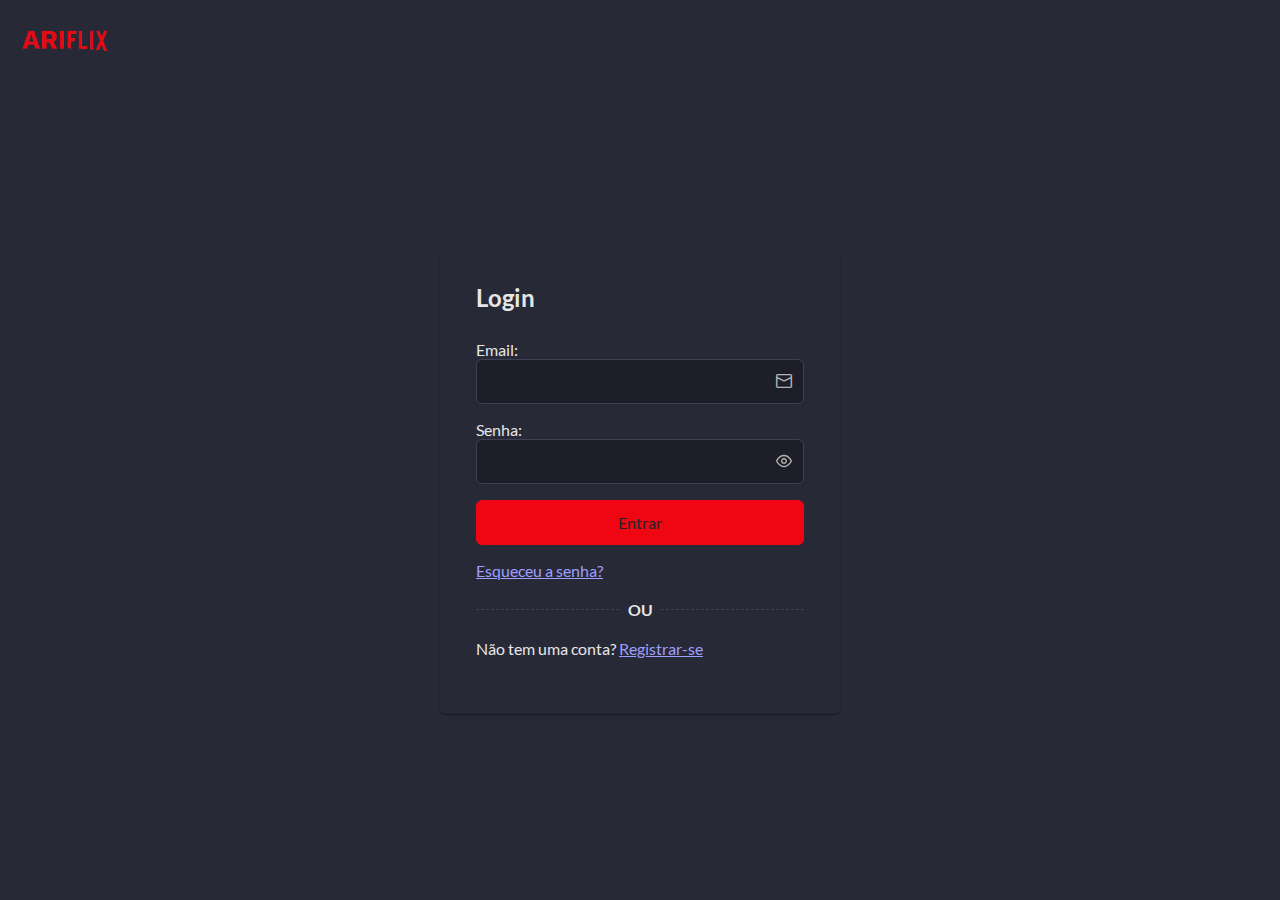
==== index.html @ 16697759 "Deploying build from GitHub Actions" ====
<!doctype html>
<html lang="pt">
  <head>
    <meta charset="UTF-8" />
    <meta name="viewport" content="width=device-width, initial-scale=1.0" />
    <link id="theme-css" rel="stylesheet" href="/assets/css/theme-dark.css">

    <title>Ariflix</title>
    <link rel="canonical" href=https://ariflix.app.br/ />

    <link rel="apple-touch-icon" sizes="57x57" href="/apple-icon-57x57.png">
    <link rel="apple-touch-icon" sizes="60x60" href="/apple-icon-60x60.png">
    <link rel="apple-touch-icon" sizes="72x72" href="/apple-icon-72x72.png">
    <link rel="apple-touch-icon" sizes="76x76" href="/apple-icon-76x76.png">
    <link rel="apple-touch-icon" sizes="114x114" href="/apple-icon-114x114.png">
    <link rel="apple-touch-icon" sizes="120x120" href="/apple-icon-120x120.png">
    <link rel="apple-touch-icon" sizes="144x144" href="/apple-icon-144x144.png">
    <link rel="apple-touch-icon" sizes="152x152" href="/apple-icon-152x152.png">
    <link rel="apple-touch-icon" sizes="180x180" href="/apple-icon-180x180.png">
    <link rel="icon" type="image/png" sizes="192x192"  href="/android-icon-192x192.png">
    <link rel="icon" type="image/png" sizes="32x32" href="/favicon-32x32.png">
    <link rel="icon" type="image/png" sizes="96x96" href="/favicon-96x96.png">
    <link rel="icon" type="image/png" sizes="16x16" href="/favicon-16x16.png">
    <link rel="manifest" href="/manifest.json">

    <meta name="msapplication-TileColor" content="#000000">
    <meta name="msapplication-TileImage" content="/ms-icon-144x144.png">
    <meta name="theme-color" content="#000000">
    <meta name="description" content="Explore cursos de medicina de alta qualidade e totalmente credenciados, desenvolvidos por profissionais de saúde renomados. Acesse nosso EAD e avance em sua carreira médica com flexibilidade e suporte personalizado.">
    
    <meta name="keywords" content="medicina, cursos, credenciados, profissionais de saúde, EAD, carreira médica, flexibilidade, suporte personalizado">
    <meta name="author" content="Ariflix">

    <meta property="og:title" content="Ariflix" />
    <meta property="og:description" content="Explore cursos de medicina de alta qualidade e totalmente credenciados, desenvolvidos por profissionais de saúde renomados. Acesse nosso EAD e avance em sua carreira médica com flexibilidade e suporte personalizado." />
    <meta property="og:url" content="https://ariflix.app.br/" />
    <meta property="og:image" content="/logo_1200x630.jpeg" />
    <meta property="og:type" content="website" />
    <meta property="og:site_name" content="Ariflix" />

    <script type="module" crossorigin src="/assets/index-7e4b8bae.js"></script>
    <link rel="stylesheet" href="/assets/index-e9a9cb74.css">
  </head>
  <!-- Google tag (gtag.js) -->
  <script async src="https://www.googletagmanager.com/gtag/js?id=G-X8R1B66JG4"></script>
  <script>
    window.dataLayer = window.dataLayer || [];
    function gtag(){dataLayer.push(arguments);}
    gtag('js', new Date());

    gtag('config', 'G-X8R1B66JG4');
  </script>
  <body>
    <div id="root"></div>
    
  </body>
</html>
---- assets/css/theme-dark.css ----
:root{--surface-a:#282936;--surface-b:#1d1e27;--surface-c:rgba(255, 255, 255, 0.03);--surface-d:#3e4053;--surface-e:#282936;--surface-f:#282936;--text-color:#e6e6e6;--text-color-secondary:#b3b3b3;--primary-color:#f00612;--primary-color-text:#212529;--font-family:Lato, Helvetica, sans-serif;--surface-0: #1d1e27;--surface-50: #34343d;--surface-100: #4a4b52;--surface-200: #616268;--surface-300: #77787d;--surface-400: #8e8f93;--surface-500: #a5a5a9;--surface-600: #bbbcbe;--surface-700: #d2d2d4;--surface-800: #e8e9e9;--surface-900: #ffffff;--gray-50: #e8e9e9;--gray-100: #d2d2d4;--gray-200: #bbbcbe;--gray-300: #a5a5a9;--gray-400: #8e8f93;--gray-500: #77787d;--gray-600: #616268;--gray-700: #4a4b52;--gray-800: #34343d;--gray-900: #1d1e27;--content-padding:1.25rem;--inline-spacing:0.5rem;--border-radius:6px;--surface-ground:#1d1e27;--surface-section:#1d1e27;--surface-card:#282936;--surface-overlay:#282936;--surface-border:#3e4053;--surface-hover:rgba(255,255,255,.03);--focus-ring: 0 0 0 1px #e0d8fc;--maskbg: rgba(0, 0, 0, 0.4);--highlight-bg: rgba(177, 157, 247, 0.16);--highlight-text-color: b19df7;color-scheme:dark}@font-face{font-family:"Lato";font-style:normal;font-weight:300;src:local("Lato Light"),local("Lato-Light"),url("./fonts/lato-v17-latin-ext_latin-300.woff2") format("woff2"),url("./fonts/lato-v17-latin-ext_latin-300.woff") format("woff")}@font-face{font-family:"Lato";font-style:normal;font-weight:400;src:local("Lato Regular"),local("Lato-Regular"),url("./fonts/lato-v17-latin-ext_latin-regular.woff2") format("woff2"),url("./fonts/lato-v17-latin-ext_latin-regular.woff") format("woff")}@font-face{font-family:"Lato";font-style:normal;font-weight:700;src:local("Lato Bold"),local("Lato-Bold"),url("./fonts/lato-v17-latin-ext_latin-700.woff2") format("woff2"),url("./fonts/lato-v17-latin-ext_latin-700.woff") format("woff")}*{box-sizing:border-box}.p-component{font-family:Lato,Helvetica,sans-serif;font-size:1rem;font-weight:normal}.p-component-overlay{background-color:rgba(0,0,0,.4);transition-duration:.2s}.p-disabled,.p-component:disabled{opacity:.4}.p-error{color:#ff9a9a}.p-text-secondary{color:#b3b3b3}.pi{font-size:1rem}.p-icon{width:1rem;height:1rem}.p-link{font-size:1rem;font-family:Lato,Helvetica,sans-serif;border-radius:6px}.p-link:focus{outline:0 none;outline-offset:0;box-shadow:0 0 0 1px #e0d8fc}.p-component-overlay-enter{animation:p-component-overlay-enter-animation 150ms forwards}.p-component-overlay-leave{animation:p-component-overlay-leave-animation 150ms forwards}@keyframes p-component-overlay-enter-animation{from{background-color:rgba(0,0,0,0)}to{background-color:var(--maskbg)}}@keyframes p-component-overlay-leave-animation{from{background-color:var(--maskbg)}to{background-color:rgba(0,0,0,0)}}:root{--blue-50:#f6fbfe;--blue-100:#d6ecfc;--blue-200:#b5ddfa;--blue-300:#95cef8;--blue-400:#74bff5;--blue-500:#54b0f3;--blue-600:#4796cf;--blue-700:#3b7baa;--blue-800:#2e6186;--blue-900:#224661;--green-50:#f4fcf8;--green-100:#ccf2dc;--green-200:#a3e7c1;--green-300:#7adca6;--green-400:#52d28a;--green-500:#29c76f;--green-600:#23a95e;--green-700:#1d8b4e;--green-800:#176d3d;--green-900:#10502c;--yellow-50:#fefdf6;--yellow-100:#fcf4d6;--yellow-200:#faebb5;--yellow-300:#f8e295;--yellow-400:#f5d974;--yellow-500:#f3d054;--yellow-600:#cfb147;--yellow-700:#aa923b;--yellow-800:#86722e;--yellow-900:#615322;--cyan-50:#f5fcfd;--cyan-100:#d1f2f5;--cyan-200:#ace8ed;--cyan-300:#87dee6;--cyan-400:#63d3de;--cyan-500:#3ec9d6;--cyan-600:#35abb6;--cyan-700:#2b8d96;--cyan-800:#226f76;--cyan-900:#195056;--pink-50:#fef6f7;--pink-100:#fad6d6;--pink-200:#f6b5b6;--pink-300:#f29596;--pink-400:#ee7475;--pink-500:#ea5455;--pink-600:#c74748;--pink-700:#a43b3c;--pink-800:#812e2f;--pink-900:#5e2222;--indigo-50:#f6f7fe;--indigo-100:#d6dafc;--indigo-200:#b5bcfa;--indigo-300:#959ff8;--indigo-400:#7481f5;--indigo-500:#5464f3;--indigo-600:#4755cf;--indigo-700:#3b46aa;--indigo-800:#2e3786;--indigo-900:#222861;--teal-50:#f3fcf9;--teal-100:#c5f1e1;--teal-200:#97e5c9;--teal-300:#69dab1;--teal-400:#3bce99;--teal-500:#0dc381;--teal-600:#0ba66e;--teal-700:#09895a;--teal-800:#076b47;--teal-900:#054e34;--orange-50:#fffaf6;--orange-100:#ffe8d2;--orange-200:#ffd6ae;--orange-300:#ffc38a;--orange-400:#ffb166;--orange-500:#ff9f42;--orange-600:#d98738;--orange-700:#b36f2e;--orange-800:#8c5724;--orange-900:#66401a;--bluegray-50:#f7f8fa;--bluegray-100:#dbdfe8;--bluegray-200:#bec5d6;--bluegray-300:#a1abc4;--bluegray-400:#8592b2;--bluegray-500:#6878a0;--bluegray-600:#586688;--bluegray-700:#495470;--bluegray-800:#394258;--bluegray-900:#2a3040;--purple-50:#f8f6fe;--purple-100:#ddd6fc;--purple-200:#c2b5fa;--purple-300:#a895f8;--purple-400:#8d74f5;--purple-500:#7254f3;--purple-600:#6147cf;--purple-700:#503baa;--purple-800:#3f2e86;--purple-900:#2e2261;--red-50:#fff5f6;--red-100:#ffcfd4;--red-200:#ffa9b2;--red-300:#ff848f;--red-400:#ff5e6d;--red-500:#ff384b;--red-600:#d93040;--red-700:#b32735;--red-800:#8c1f29;--red-900:#66161e;--primary-50:#fef3f3;--primary-100:#fbc3c6;--primary-200:#f99499;--primary-300:#f6656c;--primary-400:#f3353f;--primary-500:#f00612;--primary-600:#cc050f;--primary-700:#a8040d;--primary-800:#84030a;--primary-900:#600207}.p-autocomplete .p-autocomplete-loader{right:.75rem}.p-autocomplete.p-autocomplete-dd .p-autocomplete-loader{right:3.75rem}.p-autocomplete .p-autocomplete-multiple-container{padding:.375rem .75rem}.p-autocomplete .p-autocomplete-multiple-container:not(.p-disabled):hover{border-color:#b19df7}.p-autocomplete .p-autocomplete-multiple-container:not(.p-disabled).p-focus{outline:0 none;outline-offset:0;box-shadow:0 0 0 1px #e0d8fc;border-color:#b19df7}.p-autocomplete .p-autocomplete-multiple-container .p-autocomplete-input-token{padding:.375rem 0}.p-autocomplete .p-autocomplete-multiple-container .p-autocomplete-input-token input{font-family:Lato,Helvetica,sans-serif;font-size:1rem;color:#e6e6e6;padding:0;margin:0}.p-autocomplete .p-autocomplete-multiple-container .p-autocomplete-token{padding:.375rem .75rem;margin-right:.5rem;background:rgba(177,157,247,.16);color:b19df7;border-radius:6px}.p-autocomplete .p-autocomplete-multiple-container .p-autocomplete-token .p-autocomplete-token-icon{margin-left:.5rem}.p-autocomplete.p-invalid.p-component>.p-inputtext{border-color:#ff9a9a}.p-autocomplete-panel{background:#282936;color:#e6e6e6;border:1px solid #3e4053;border-radius:6px;box-shadow:0 2px 4px -1px rgba(0,0,0,.2),0 4px 5px 0 rgba(0,0,0,.14),0 1px 10px 0 rgba(0,0,0,.12)}.p-autocomplete-panel .p-autocomplete-items{padding:.75rem 0}.p-autocomplete-panel .p-autocomplete-items .p-autocomplete-item{margin:0;padding:.75rem 1.25rem;border:0 none;color:#e6e6e6;background:rgba(0,0,0,0);transition:box-shadow .2s;border-radius:0}.p-autocomplete-panel .p-autocomplete-items .p-autocomplete-item:hover{color:#e6e6e6;background:rgba(255,255,255,.03)}.p-autocomplete-panel .p-autocomplete-items .p-autocomplete-item.p-highlight{color:b19df7;background:rgba(177,157,247,.16)}.p-autocomplete-panel .p-autocomplete-items .p-autocomplete-item-group{margin:0;padding:.75rem 1.25rem;color:#e6e6e6;background:#333544;font-weight:700}.p-calendar.p-invalid.p-component>.p-inputtext{border-color:#ff9a9a}.p-datepicker{padding:.5rem;background:#282936;color:#e6e6e6;border:1px solid #3e4053;border-radius:6px}.p-datepicker:not(.p-datepicker-inline){background:#282936;border:1px solid #3e4053;box-shadow:0 2px 4px -1px rgba(0,0,0,.2),0 4px 5px 0 rgba(0,0,0,.14),0 1px 10px 0 rgba(0,0,0,.12)}.p-datepicker:not(.p-datepicker-inline) .p-datepicker-header{background:#282936}.p-datepicker .p-datepicker-header{padding:.5rem;color:#e6e6e6;background:#282936;font-weight:700;margin:0;border-bottom:1px solid #3e4053;border-top-right-radius:6px;border-top-left-radius:6px}.p-datepicker .p-datepicker-header .p-datepicker-prev,.p-datepicker .p-datepicker-header .p-datepicker-next{width:2rem;height:2rem;color:#b3b3b3;border:0 none;background:rgba(0,0,0,0);border-radius:50%;transition:background-color .2s,color .2s,box-shadow .2s}.p-datepicker .p-datepicker-header .p-datepicker-prev:enabled:hover,.p-datepicker .p-datepicker-header .p-datepicker-next:enabled:hover{color:#e6e6e6;border-color:rgba(0,0,0,0);background:rgba(255,255,255,.03)}.p-datepicker .p-datepicker-header .p-datepicker-prev:focus,.p-datepicker .p-datepicker-header .p-datepicker-next:focus{outline:0 none;outline-offset:0;box-shadow:0 0 0 1px #e0d8fc}.p-datepicker .p-datepicker-header .p-datepicker-title{line-height:2rem}.p-datepicker .p-datepicker-header .p-datepicker-title .p-datepicker-year,.p-datepicker .p-datepicker-header .p-datepicker-title .p-datepicker-month{color:#e6e6e6;transition:background-color .2s,color .2s,box-shadow .2s;font-weight:700;padding:.5rem}.p-datepicker .p-datepicker-header .p-datepicker-title .p-datepicker-year:enabled:hover,.p-datepicker .p-datepicker-header .p-datepicker-title .p-datepicker-month:enabled:hover{color:#f00612}.p-datepicker .p-datepicker-header .p-datepicker-title .p-datepicker-month{margin-right:.5rem}.p-datepicker table{font-size:1rem;margin:.5rem 0}.p-datepicker table th{padding:.5rem}.p-datepicker table th>span{width:2.5rem;height:2.5rem}.p-datepicker table td{padding:.5rem}.p-datepicker table td>span{width:2.5rem;height:2.5rem;border-radius:50%;transition:box-shadow .2s;border:1px solid rgba(0,0,0,0)}.p-datepicker table td>span.p-highlight{color:b19df7;background:rgba(177,157,247,.16)}.p-datepicker table td>span:focus{outline:0 none;outline-offset:0;box-shadow:0 0 0 1px #e0d8fc}.p-datepicker table td.p-datepicker-today>span{background:rgba(0,0,0,0);color:#f00612;border-color:rgba(0,0,0,0)}.p-datepicker table td.p-datepicker-today>span.p-highlight{color:b19df7;background:rgba(177,157,247,.16)}.p-datepicker .p-datepicker-buttonbar{padding:1rem 0;border-top:1px solid #3e4053}.p-datepicker .p-datepicker-buttonbar .p-button{width:auto}.p-datepicker .p-timepicker{border-top:1px solid #3e4053;padding:.5rem}.p-datepicker .p-timepicker button{width:2rem;height:2rem;color:#b3b3b3;border:0 none;background:rgba(0,0,0,0);border-radius:50%;transition:background-color .2s,color .2s,box-shadow .2s}.p-datepicker .p-timepicker button:enabled:hover{color:#e6e6e6;border-color:rgba(0,0,0,0);background:rgba(255,255,255,.03)}.p-datepicker .p-timepicker button:focus{outline:0 none;outline-offset:0;box-shadow:0 0 0 1px #e0d8fc}.p-datepicker .p-timepicker button:last-child{margin-top:.2em}.p-datepicker .p-timepicker span{font-size:1.25rem}.p-datepicker .p-timepicker>div{padding:0 .5rem}.p-datepicker.p-datepicker-timeonly .p-timepicker{border-top:0 none}.p-datepicker .p-monthpicker{margin:.5rem 0}.p-datepicker .p-monthpicker .p-monthpicker-month{padding:.5rem;transition:box-shadow .2s;border-radius:6px}.p-datepicker .p-monthpicker .p-monthpicker-month.p-highlight{color:b19df7;background:rgba(177,157,247,.16)}.p-datepicker .p-yearpicker{margin:.5rem 0}.p-datepicker .p-yearpicker .p-yearpicker-year{padding:.5rem;transition:box-shadow .2s;border-radius:6px}.p-datepicker .p-yearpicker .p-yearpicker-year.p-highlight{color:b19df7;background:rgba(177,157,247,.16)}.p-datepicker.p-datepicker-multiple-month .p-datepicker-group{border-left:1px solid #3e4053;padding-right:.5rem;padding-left:.5rem;padding-top:0;padding-bottom:0}.p-datepicker.p-datepicker-multiple-month .p-datepicker-group:first-child{padding-left:0}.p-datepicker.p-datepicker-multiple-month .p-datepicker-group:last-child{padding-right:0;border-left:0 none}.p-datepicker:not(.p-disabled) table td span:not(.p-highlight):not(.p-disabled):hover{background:rgba(255,255,255,.03)}.p-datepicker:not(.p-disabled) table td span:not(.p-highlight):not(.p-disabled):focus{outline:0 none;outline-offset:0;box-shadow:0 0 0 1px #e0d8fc}.p-datepicker:not(.p-disabled) .p-monthpicker .p-monthpicker-month:not(.p-disabled):not(.p-highlight):hover{background:rgba(255,255,255,.03)}.p-datepicker:not(.p-disabled) .p-monthpicker .p-monthpicker-month:not(.p-disabled):focus{outline:0 none;outline-offset:0;box-shadow:0 0 0 1px #e0d8fc}.p-datepicker:not(.p-disabled) .p-yearpicker .p-yearpicker-year:not(.p-disabled):not(.p-highlight):hover{background:rgba(255,255,255,.03)}.p-datepicker:not(.p-disabled) .p-yearpicker .p-yearpicker-year:not(.p-disabled):focus{outline:0 none;outline-offset:0;box-shadow:0 0 0 1px #e0d8fc}@media screen and (max-width: 769px){.p-datepicker table th,.p-datepicker table td{padding:0}}.p-cascadeselect{background:#1d1e27;border:1px solid #3e4053;transition:background-color .2s,color .2s,border-color .2s,box-shadow .2s;border-radius:6px}.p-cascadeselect:not(.p-disabled):hover{border-color:#b19df7}.p-cascadeselect:not(.p-disabled).p-focus{outline:0 none;outline-offset:0;box-shadow:0 0 0 1px #e0d8fc;border-color:#b19df7}.p-cascadeselect .p-cascadeselect-label{background:rgba(0,0,0,0);border:0 none;padding:.75rem .75rem}.p-cascadeselect .p-cascadeselect-label.p-placeholder{color:#b3b3b3}.p-cascadeselect .p-cascadeselect-label:enabled:focus{outline:0 none;box-shadow:none}.p-cascadeselect .p-cascadeselect-trigger{background:rgba(0,0,0,0);color:#b3b3b3;width:3rem;border-top-right-radius:6px;border-bottom-right-radius:6px}.p-cascadeselect.p-invalid.p-component{border-color:#ff9a9a}.p-cascadeselect-panel{background:#282936;color:#e6e6e6;border:1px solid #3e4053;border-radius:6px;box-shadow:0 2px 4px -1px rgba(0,0,0,.2),0 4px 5px 0 rgba(0,0,0,.14),0 1px 10px 0 rgba(0,0,0,.12)}.p-cascadeselect-panel .p-cascadeselect-items{padding:.75rem 0}.p-cascadeselect-panel .p-cascadeselect-items .p-cascadeselect-item{margin:0;border:0 none;color:#e6e6e6;background:rgba(0,0,0,0);transition:box-shadow .2s;border-radius:0}.p-cascadeselect-panel .p-cascadeselect-items .p-cascadeselect-item .p-cascadeselect-item-content{padding:.75rem 1.25rem}.p-cascadeselect-panel .p-cascadeselect-items .p-cascadeselect-item .p-cascadeselect-item-content:focus{outline:0 none;outline-offset:0;box-shadow:inset 0 0 0 .15rem #e0d8fc}.p-cascadeselect-panel .p-cascadeselect-items .p-cascadeselect-item.p-highlight{color:b19df7;background:rgba(177,157,247,.16)}.p-cascadeselect-panel .p-cascadeselect-items .p-cascadeselect-item:not(.p-highlight):not(.p-disabled):hover{color:#e6e6e6;background:rgba(255,255,255,.03)}.p-cascadeselect-panel .p-cascadeselect-items .p-cascadeselect-item .p-cascadeselect-group-icon{font-size:.875rem}.p-cascadeselect-panel .p-cascadeselect-items .p-cascadeselect-item .p-cascadeselect-group-icon.p-icon{width:.875rem;height:.875rem}.p-input-filled .p-cascadeselect{background:#3e4053}.p-input-filled .p-cascadeselect:not(.p-disabled):hover{background-color:#3e4053}.p-input-filled .p-cascadeselect:not(.p-disabled).p-focus{background-color:#3e4053}.p-checkbox{width:22px;height:22px}.p-checkbox .p-checkbox-box{border:2px solid #3e4053;background:#1d1e27;width:22px;height:22px;color:#e6e6e6;border-radius:6px;transition:background-color .2s,color .2s,border-color .2s,box-shadow .2s}.p-checkbox .p-checkbox-box .p-checkbox-icon{transition-duration:.2s;color:#212529;font-size:14px}.p-checkbox .p-checkbox-box .p-checkbox-icon.p-icon{width:14px;height:14px}.p-checkbox .p-checkbox-box.p-highlight{border-color:#f00612;background:#f00612}.p-checkbox .p-checkbox-box.p-highlight:not(.p-disabled):hover{border-color:#d80510;background:#d80510;color:#212529}.p-checkbox:not(.p-checkbox-disabled) .p-checkbox-box:hover{border-color:#b19df7}.p-checkbox:not(.p-checkbox-disabled) .p-checkbox-box.p-focus{outline:0 none;outline-offset:0;box-shadow:0 0 0 1px #e0d8fc;border-color:#b19df7}.p-checkbox:not(.p-checkbox-disabled) .p-checkbox-box.p-highlight:hover{border-color:#d80510;background:#d80510;color:#212529}.p-checkbox.p-invalid>.p-checkbox-box{border-color:#ff9a9a}.p-input-filled .p-checkbox .p-checkbox-box{background-color:#3e4053}.p-input-filled .p-checkbox .p-checkbox-box.p-highlight{background:#f00612}.p-input-filled .p-checkbox:not(.p-checkbox-disabled) .p-checkbox-box:hover{background-color:#3e4053}.p-input-filled .p-checkbox:not(.p-checkbox-disabled) .p-checkbox-box.p-highlight:hover{background:#d80510}.p-chips .p-chips-multiple-container{padding:.375rem .75rem}.p-chips .p-chips-multiple-container:not(.p-disabled):hover{border-color:#b19df7}.p-chips .p-chips-multiple-container:not(.p-disabled).p-focus{outline:0 none;outline-offset:0;box-shadow:0 0 0 1px #e0d8fc;border-color:#b19df7}.p-chips .p-chips-multiple-container .p-chips-token{padding:.375rem .75rem;margin-right:.5rem;background:#3e4053;color:#e6e6e6;border-radius:16px}.p-chips .p-chips-multiple-container .p-chips-token .p-chips-token-icon{margin-left:.5rem}.p-chips .p-chips-multiple-container .p-chips-input-token{padding:.375rem 0}.p-chips .p-chips-multiple-container .p-chips-input-token input{font-family:Lato,Helvetica,sans-serif;font-size:1rem;color:#e6e6e6;padding:0;margin:0}.p-chips.p-invalid.p-component>.p-inputtext{border-color:#ff9a9a}.p-colorpicker-preview{width:2rem;height:2rem}.p-colorpicker-panel{background:#282936;border:1px solid #3e4053}.p-colorpicker-panel .p-colorpicker-color-handle,.p-colorpicker-panel .p-colorpicker-hue-handle{border-color:#e6e6e6}.p-colorpicker-overlay-panel{box-shadow:0 2px 4px -1px rgba(0,0,0,.2),0 4px 5px 0 rgba(0,0,0,.14),0 1px 10px 0 rgba(0,0,0,.12)}.p-dropdown{background:#1d1e27;border:1px solid #3e4053;transition:background-color .2s,color .2s,border-color .2s,box-shadow .2s;border-radius:6px}.p-dropdown:not(.p-disabled):hover{border-color:#b19df7}.p-dropdown:not(.p-disabled).p-focus{outline:0 none;outline-offset:0;box-shadow:0 0 0 1px #e0d8fc;border-color:#b19df7}.p-dropdown.p-dropdown-clearable .p-dropdown-label{padding-right:1.75rem}.p-dropdown .p-dropdown-label{background:rgba(0,0,0,0);border:0 none}.p-dropdown .p-dropdown-label.p-placeholder{color:#b3b3b3}.p-dropdown .p-dropdown-label:enabled:focus{outline:0 none;box-shadow:none}.p-dropdown .p-dropdown-trigger{background:rgba(0,0,0,0);color:#b3b3b3;width:3rem;border-top-right-radius:6px;border-bottom-right-radius:6px}.p-dropdown .p-dropdown-clear-icon{color:#b3b3b3;right:3rem}.p-dropdown.p-invalid.p-component{border-color:#ff9a9a}.p-dropdown-panel{background:#282936;color:#e6e6e6;border:1px solid #3e4053;border-radius:6px;box-shadow:0 2px 4px -1px rgba(0,0,0,.2),0 4px 5px 0 rgba(0,0,0,.14),0 1px 10px 0 rgba(0,0,0,.12)}.p-dropdown-panel .p-dropdown-header{padding:.75rem 1.25rem;border-bottom:1px solid #3e4053;color:#e6e6e6;background:#282936;margin:0;border-top-right-radius:6px;border-top-left-radius:6px}.p-dropdown-panel .p-dropdown-header .p-dropdown-filter{padding-right:1.75rem;margin-right:-1.75rem}.p-dropdown-panel .p-dropdown-header .p-dropdown-filter-icon{right:.75rem;color:#b3b3b3}.p-dropdown-panel .p-dropdown-header .p-dropdown-clearable-filter .p-dropdown-filter{padding-right:3.5rem;margin-right:-3.5rem}.p-dropdown-panel .p-dropdown-header .p-dropdown-clearable-filter .p-dropdown-filter-clear-icon{right:2.5rem}.p-dropdown-panel .p-dropdown-items{padding:.75rem 0}.p-dropdown-panel .p-dropdown-items .p-dropdown-item{margin:0;padding:.75rem 1.25rem;border:0 none;color:#e6e6e6;background:rgba(0,0,0,0);transition:box-shadow .2s;border-radius:0}.p-dropdown-panel .p-dropdown-items .p-dropdown-item.p-highlight{color:b19df7;background:rgba(177,157,247,.16)}.p-dropdown-panel .p-dropdown-items .p-dropdown-item:not(.p-highlight):not(.p-disabled):hover{color:#e6e6e6;background:rgba(255,255,255,.03)}.p-dropdown-panel .p-dropdown-items .p-dropdown-item-group{margin:0;padding:.75rem 1.25rem;color:#e6e6e6;background:#333544;font-weight:700}.p-dropdown-panel .p-dropdown-items .p-dropdown-empty-message{padding:.75rem 1.25rem;color:#e6e6e6;background:rgba(0,0,0,0)}.p-input-filled .p-dropdown{background:#3e4053}.p-input-filled .p-dropdown:not(.p-disabled):hover{background-color:#3e4053}.p-input-filled .p-dropdown:not(.p-disabled).p-focus{background-color:#3e4053}.p-input-filled .p-dropdown:not(.p-disabled).p-focus .p-inputtext{background-color:rgba(0,0,0,0)}.p-editor-container .p-editor-toolbar{background:#282936;border-top-right-radius:6px;border-top-left-radius:6px}.p-editor-container .p-editor-toolbar.ql-snow{border:1px solid #3e4053}.p-editor-container .p-editor-toolbar.ql-snow .ql-stroke{stroke:#b3b3b3}.p-editor-container .p-editor-toolbar.ql-snow .ql-fill{fill:#b3b3b3}.p-editor-container .p-editor-toolbar.ql-snow .ql-picker .ql-picker-label{border:0 none;color:#b3b3b3}.p-editor-container .p-editor-toolbar.ql-snow .ql-picker .ql-picker-label:hover{color:#e6e6e6}.p-editor-container .p-editor-toolbar.ql-snow .ql-picker .ql-picker-label:hover .ql-stroke{stroke:#e6e6e6}.p-editor-container .p-editor-toolbar.ql-snow .ql-picker .ql-picker-label:hover .ql-fill{fill:#e6e6e6}.p-editor-container .p-editor-toolbar.ql-snow .ql-picker.ql-expanded .ql-picker-label{color:#e6e6e6}.p-editor-container .p-editor-toolbar.ql-snow .ql-picker.ql-expanded .ql-picker-label .ql-stroke{stroke:#e6e6e6}.p-editor-container .p-editor-toolbar.ql-snow .ql-picker.ql-expanded .ql-picker-label .ql-fill{fill:#e6e6e6}.p-editor-container .p-editor-toolbar.ql-snow .ql-picker.ql-expanded .ql-picker-options{background:#282936;border:1px solid #3e4053;box-shadow:0 2px 4px -1px rgba(0,0,0,.2),0 4px 5px 0 rgba(0,0,0,.14),0 1px 10px 0 rgba(0,0,0,.12);border-radius:6px;padding:.75rem 0}.p-editor-container .p-editor-toolbar.ql-snow .ql-picker.ql-expanded .ql-picker-options .ql-picker-item{color:#e6e6e6}.p-editor-container .p-editor-toolbar.ql-snow .ql-picker.ql-expanded .ql-picker-options .ql-picker-item:hover{color:#e6e6e6;background:rgba(255,255,255,.03)}.p-editor-container .p-editor-toolbar.ql-snow .ql-picker.ql-expanded:not(.ql-icon-picker) .ql-picker-item{padding:.75rem 1.25rem}.p-editor-container .p-editor-content{border-bottom-right-radius:6px;border-bottom-left-radius:6px}.p-editor-container .p-editor-content.ql-snow{border:1px solid #3e4053}.p-editor-container .p-editor-content .ql-editor{background:#1d1e27;color:#e6e6e6;border-bottom-right-radius:6px;border-bottom-left-radius:6px}.p-editor-container .ql-snow.ql-toolbar button:hover,.p-editor-container .ql-snow.ql-toolbar button:focus{color:#e6e6e6}.p-editor-container .ql-snow.ql-toolbar button:hover .ql-stroke,.p-editor-container .ql-snow.ql-toolbar button:focus .ql-stroke{stroke:#e6e6e6}.p-editor-container .ql-snow.ql-toolbar button:hover .ql-fill,.p-editor-container .ql-snow.ql-toolbar button:focus .ql-fill{fill:#e6e6e6}.p-editor-container .ql-snow.ql-toolbar button.ql-active,.p-editor-container .ql-snow.ql-toolbar .ql-picker-label.ql-active,.p-editor-container .ql-snow.ql-toolbar .ql-picker-item.ql-selected{color:#f00612}.p-editor-container .ql-snow.ql-toolbar button.ql-active .ql-stroke,.p-editor-container .ql-snow.ql-toolbar .ql-picker-label.ql-active .ql-stroke,.p-editor-container .ql-snow.ql-toolbar .ql-picker-item.ql-selected .ql-stroke{stroke:#f00612}.p-editor-container .ql-snow.ql-toolbar button.ql-active .ql-fill,.p-editor-container .ql-snow.ql-toolbar .ql-picker-label.ql-active .ql-fill,.p-editor-container .ql-snow.ql-toolbar .ql-picker-item.ql-selected .ql-fill{fill:#f00612}.p-editor-container .ql-snow.ql-toolbar button.ql-active .ql-picker-label,.p-editor-container .ql-snow.ql-toolbar .ql-picker-label.ql-active .ql-picker-label,.p-editor-container .ql-snow.ql-toolbar .ql-picker-item.ql-selected .ql-picker-label{color:#f00612}.p-inputgroup-addon{background:#282936;color:#b3b3b3;border-top:1px solid #3e4053;border-left:1px solid #3e4053;border-bottom:1px solid #3e4053;padding:.75rem .75rem;min-width:3rem}.p-inputgroup-addon:last-child{border-right:1px solid #3e4053}.p-inputgroup>.p-component,.p-inputgroup>.p-inputwrapper>.p-inputtext,.p-inputgroup>.p-float-label>.p-component{border-radius:0;margin:0}.p-inputgroup>.p-component+.p-inputgroup-addon,.p-inputgroup>.p-inputwrapper>.p-inputtext+.p-inputgroup-addon,.p-inputgroup>.p-float-label>.p-component+.p-inputgroup-addon{border-left:0 none}.p-inputgroup>.p-component:focus,.p-inputgroup>.p-inputwrapper>.p-inputtext:focus,.p-inputgroup>.p-float-label>.p-component:focus{z-index:1}.p-inputgroup>.p-component:focus~label,.p-inputgroup>.p-inputwrapper>.p-inputtext:focus~label,.p-inputgroup>.p-float-label>.p-component:focus~label{z-index:1}.p-inputgroup-addon:first-child,.p-inputgroup button:first-child,.p-inputgroup input:first-child,.p-inputgroup>.p-inputwrapper:first-child,.p-inputgroup>.p-inputwrapper:first-child>.p-inputtext{border-top-left-radius:6px;border-bottom-left-radius:6px}.p-inputgroup .p-float-label:first-child input{border-top-left-radius:6px;border-bottom-left-radius:6px}.p-inputgroup-addon:last-child,.p-inputgroup button:last-child,.p-inputgroup input:last-child,.p-inputgroup>.p-inputwrapper:last-child,.p-inputgroup>.p-inputwrapper:last-child>.p-inputtext{border-top-right-radius:6px;border-bottom-right-radius:6px}.p-inputgroup .p-float-label:last-child input{border-top-right-radius:6px;border-bottom-right-radius:6px}.p-fluid .p-inputgroup .p-button{width:auto}.p-fluid .p-inputgroup .p-button.p-button-icon-only{width:3rem}.p-inputnumber.p-invalid.p-component>.p-inputtext{border-color:#ff9a9a}.p-inputswitch{width:3rem;height:1.75rem}.p-inputswitch .p-inputswitch-slider{background:#3e4053;transition:background-color .2s,color .2s,border-color .2s,box-shadow .2s;border-radius:30px}.p-inputswitch .p-inputswitch-slider:before{background:#b3b3b3;width:1.25rem;height:1.25rem;left:.25rem;margin-top:-0.625rem;border-radius:50%;transition-duration:.2s}.p-inputswitch.p-inputswitch-checked .p-inputswitch-slider:before{transform:translateX(1.25rem)}.p-inputswitch.p-focus .p-inputswitch-slider{outline:0 none;outline-offset:0;box-shadow:0 0 0 1px #e0d8fc}.p-inputswitch:not(.p-disabled):hover .p-inputswitch-slider{background:rgba(255,255,255,.03)}.p-inputswitch.p-inputswitch-checked .p-inputswitch-slider{background:#f00612}.p-inputswitch.p-inputswitch-checked .p-inputswitch-slider:before{background:#e6e6e6}.p-inputswitch.p-inputswitch-checked:not(.p-disabled):hover .p-inputswitch-slider{background:#e40611}.p-inputswitch.p-invalid .p-inputswitch-slider{border-color:#ff9a9a}.p-inputtext{font-family:Lato,Helvetica,sans-serif;font-size:1rem;color:#e6e6e6;background:#1d1e27;padding:.75rem .75rem;border:1px solid #3e4053;transition:background-color .2s,color .2s,border-color .2s,box-shadow .2s;appearance:none;border-radius:6px}.p-inputtext:enabled:hover{border-color:#b19df7}.p-inputtext:enabled:focus{outline:0 none;outline-offset:0;box-shadow:0 0 0 1px #e0d8fc;border-color:#b19df7}.p-inputtext.p-invalid.p-component{border-color:#ff9a9a}.p-inputtext.p-inputtext-sm{font-size:.875rem;padding:.65625rem .65625rem}.p-inputtext.p-inputtext-lg{font-size:1.25rem;padding:.9375rem .9375rem}.p-float-label>label{left:.75rem;color:#b3b3b3;transition-duration:.2s}.p-float-label>label.p-error{color:#ff9a9a}.p-input-icon-left>i:first-of-type,.p-input-icon-left>svg:first-of-type,.p-input-icon-left>.p-input-prefix{left:.75rem;color:#b3b3b3}.p-input-icon-left>.p-inputtext{padding-left:2.5rem}.p-input-icon-left.p-float-label>label{left:2.5rem}.p-input-icon-right>i:last-of-type,.p-input-icon-right>svg:last-of-type,.p-input-icon-right>.p-input-suffix{right:.75rem;color:#b3b3b3}.p-input-icon-right>.p-inputtext{padding-right:2.5rem}::-webkit-input-placeholder{color:#b3b3b3}:-moz-placeholder{color:#b3b3b3}::-moz-placeholder{color:#b3b3b3}:-ms-input-placeholder{color:#b3b3b3}.p-input-filled .p-inputtext{background-color:#3e4053}.p-input-filled .p-inputtext:enabled:hover{background-color:#3e4053}.p-input-filled .p-inputtext:enabled:focus{background-color:#3e4053}.p-inputtext-sm .p-inputtext{font-size:.875rem;padding:.65625rem .65625rem}.p-inputtext-lg .p-inputtext{font-size:1.25rem;padding:.9375rem .9375rem}.p-listbox{background:#282936;color:#e6e6e6;border:1px solid #3e4053;border-radius:6px}.p-listbox .p-listbox-header{padding:.75rem 1.25rem;border-bottom:1px solid #3e4053;color:#e6e6e6;background:#282936;margin:0;border-top-right-radius:6px;border-top-left-radius:6px}.p-listbox .p-listbox-header .p-listbox-filter{padding-right:1.75rem}.p-listbox .p-listbox-header .p-listbox-filter-icon{right:.75rem;color:#b3b3b3}.p-listbox .p-listbox-list{padding:.75rem 0}.p-listbox .p-listbox-list .p-listbox-item{margin:0;padding:.75rem 1.25rem;border:0 none;color:#e6e6e6;transition:box-shadow .2s;border-radius:0}.p-listbox .p-listbox-list .p-listbox-item.p-highlight{color:b19df7;background:rgba(177,157,247,.16)}.p-listbox .p-listbox-list .p-listbox-item:focus{outline:0 none;outline-offset:0;box-shadow:inset 0 0 0 .15rem #e0d8fc}.p-listbox .p-listbox-list .p-listbox-item-group{margin:0;padding:.75rem 1.25rem;color:#e6e6e6;background:#333544;font-weight:700}.p-listbox .p-listbox-list .p-listbox-empty-message{padding:.75rem 1.25rem;color:#e6e6e6;background:rgba(0,0,0,0)}.p-listbox:not(.p-disabled) .p-listbox-item:not(.p-highlight):not(.p-disabled):hover{color:#e6e6e6;background:rgba(255,255,255,.03)}.p-listbox.p-invalid{border-color:#ff9a9a}.p-mention-panel{background:#282936;color:#e6e6e6;border:1px solid #3e4053;border-radius:6px;box-shadow:0 2px 4px -1px rgba(0,0,0,.2),0 4px 5px 0 rgba(0,0,0,.14),0 1px 10px 0 rgba(0,0,0,.12)}.p-mention-panel .p-mention-items{padding:.75rem 0}.p-mention-panel .p-mention-items .p-mention-item{margin:0;padding:.75rem 1.25rem;border:0 none;color:#e6e6e6;background:rgba(0,0,0,0);transition:box-shadow .2s;border-radius:0}.p-mention-panel .p-mention-items .p-mention-item:hover{color:#e6e6e6;background:rgba(255,255,255,.03)}.p-mention-panel .p-mention-items .p-mention-item.p-highlight{color:b19df7;background:rgba(177,157,247,.16)}.p-multiselect{background:#1d1e27;border:1px solid #3e4053;transition:background-color .2s,color .2s,border-color .2s,box-shadow .2s;border-radius:6px}.p-multiselect:not(.p-disabled):hover{border-color:#b19df7}.p-multiselect:not(.p-disabled).p-focus{outline:0 none;outline-offset:0;box-shadow:0 0 0 1px #e0d8fc;border-color:#b19df7}.p-multiselect.p-multiselect-clearable .p-multiselect-label{padding-right:1.75rem}.p-multiselect .p-multiselect-label{padding:.75rem .75rem;transition:background-color .2s,color .2s,border-color .2s,box-shadow .2s}.p-multiselect .p-multiselect-label.p-placeholder{color:#b3b3b3}.p-multiselect.p-multiselect-chip .p-multiselect-token{padding:.375rem .75rem;margin-right:.5rem;background:#3e4053;color:#e6e6e6;border-radius:16px}.p-multiselect.p-multiselect-chip .p-multiselect-token .p-multiselect-token-icon{margin-left:.5rem}.p-multiselect .p-multiselect-trigger{background:rgba(0,0,0,0);color:#b3b3b3;width:3rem;border-top-right-radius:6px;border-bottom-right-radius:6px}.p-multiselect .p-multiselect-clear-icon{color:#b3b3b3;right:3rem}.p-multiselect.p-invalid.p-component{border-color:#ff9a9a}.p-inputwrapper-filled.p-multiselect.p-multiselect-chip .p-multiselect-label{padding:.375rem .75rem}.p-inputwrapper-filled.p-multiselect.p-multiselect-chip .p-multiselect-label.p-multiselect-items-label{padding:.75rem .75rem}.p-inputwrapper-filled.p-multiselect.p-multiselect-clearable .p-multiselect-label{padding-right:1.75rem}.p-multiselect-panel{background:#282936;color:#e6e6e6;border:1px solid #3e4053;border-radius:6px;box-shadow:0 2px 4px -1px rgba(0,0,0,.2),0 4px 5px 0 rgba(0,0,0,.14),0 1px 10px 0 rgba(0,0,0,.12)}.p-multiselect-panel .p-multiselect-header{padding:.75rem 1.25rem;border-bottom:1px solid #3e4053;color:#e6e6e6;background:#282936;margin:0;border-top-right-radius:6px;border-top-left-radius:6px}.p-multiselect-panel .p-multiselect-header .p-multiselect-filter-container{margin:0 .5rem}.p-multiselect-panel .p-multiselect-header .p-multiselect-filter-container .p-inputtext{padding-right:1.75rem}.p-multiselect-panel .p-multiselect-header .p-multiselect-filter-container .p-multiselect-filter-icon{right:.75rem;color:#b3b3b3}.p-multiselect-panel .p-multiselect-header .p-multiselect-close{width:2rem;height:2rem;color:#b3b3b3;border:0 none;background:rgba(0,0,0,0);border-radius:50%;transition:background-color .2s,color .2s,box-shadow .2s}.p-multiselect-panel .p-multiselect-header .p-multiselect-close:enabled:hover{color:#e6e6e6;border-color:rgba(0,0,0,0);background:rgba(255,255,255,.03)}.p-multiselect-panel .p-multiselect-header .p-multiselect-close:focus{outline:0 none;outline-offset:0;box-shadow:0 0 0 1px #e0d8fc}.p-multiselect-panel .p-multiselect-items{padding:.75rem 0}.p-multiselect-panel .p-multiselect-items .p-multiselect-item{margin:0;padding:.75rem 1.25rem;border:0 none;color:#e6e6e6;background:rgba(0,0,0,0);transition:box-shadow .2s;border-radius:0}.p-multiselect-panel .p-multiselect-items .p-multiselect-item.p-highlight{color:b19df7;background:rgba(177,157,247,.16)}.p-multiselect-panel .p-multiselect-items .p-multiselect-item:not(.p-highlight):not(.p-disabled):hover{color:#e6e6e6;background:rgba(255,255,255,.03)}.p-multiselect-panel .p-multiselect-items .p-multiselect-item:focus{outline:0 none;outline-offset:0;box-shadow:inset 0 0 0 .15rem #e0d8fc}.p-multiselect-panel .p-multiselect-items .p-multiselect-item .p-checkbox{margin-right:.5rem}.p-multiselect-panel .p-multiselect-items .p-multiselect-item-group{margin:0;padding:.75rem 1.25rem;color:#e6e6e6;background:#333544;font-weight:700}.p-multiselect-panel .p-multiselect-items .p-multiselect-empty-message{padding:.75rem 1.25rem;color:#e6e6e6;background:rgba(0,0,0,0)}.p-input-filled .p-multiselect{background:#3e4053}.p-input-filled .p-multiselect:not(.p-disabled):hover{background-color:#3e4053}.p-input-filled .p-multiselect:not(.p-disabled).p-focus{background-color:#3e4053}.p-password.p-invalid.p-component>.p-inputtext{border-color:#ff9a9a}.p-password-panel{padding:1.25rem;background:#282936;color:#e6e6e6;border:1px solid #3e4053;box-shadow:0 2px 4px -1px rgba(0,0,0,.2),0 4px 5px 0 rgba(0,0,0,.14),0 1px 10px 0 rgba(0,0,0,.12);border-radius:6px}.p-password-panel .p-password-meter{margin-bottom:.5rem;background:#3e4053}.p-password-panel .p-password-meter .p-password-strength.weak{background:#eb9a9c}.p-password-panel .p-password-meter .p-password-strength.medium{background:#ffcf91}.p-password-panel .p-password-meter .p-password-strength.strong{background:#93deac}.p-radiobutton{width:22px;height:22px}.p-radiobutton .p-radiobutton-box{border:2px solid #3e4053;background:#1d1e27;width:22px;height:22px;color:#e6e6e6;border-radius:50%;transition:background-color .2s,color .2s,border-color .2s,box-shadow .2s}.p-radiobutton .p-radiobutton-box:not(.p-disabled):not(.p-highlight):hover{border-color:#b19df7}.p-radiobutton .p-radiobutton-box:not(.p-disabled).p-focus{outline:0 none;outline-offset:0;box-shadow:0 0 0 1px #e0d8fc;border-color:#b19df7}.p-radiobutton .p-radiobutton-box .p-radiobutton-icon{width:12px;height:12px;transition-duration:.2s;background-color:#212529}.p-radiobutton .p-radiobutton-box.p-highlight{border-color:#f00612;background:#f00612}.p-radiobutton .p-radiobutton-box.p-highlight:not(.p-disabled):hover{border-color:#d80510;background:#d80510;color:#212529}.p-radiobutton.p-invalid>.p-radiobutton-box{border-color:#ff9a9a}.p-radiobutton:focus{outline:0 none}.p-input-filled .p-radiobutton .p-radiobutton-box{background-color:#3e4053}.p-input-filled .p-radiobutton .p-radiobutton-box:not(.p-disabled):hover{background-color:#3e4053}.p-input-filled .p-radiobutton .p-radiobutton-box.p-highlight{background:#f00612}.p-input-filled .p-radiobutton .p-radiobutton-box.p-highlight:not(.p-disabled):hover{background:#d80510}.p-rating{gap:.5rem}.p-rating .p-rating-item .p-rating-icon{color:#e6e6e6;transition:background-color .2s,color .2s,border-color .2s,box-shadow .2s;font-size:1.143rem}.p-rating .p-rating-item .p-rating-icon.p-icon{width:1.143rem;height:1.143rem}.p-rating .p-rating-item .p-rating-icon.p-rating-cancel{color:#f48fb1}.p-rating .p-rating-item:focus{outline:0 none;outline-offset:0;box-shadow:0 0 0 1px #e0d8fc}.p-rating .p-rating-item.p-rating-item-active .p-rating-icon{color:#f00612}.p-rating:not(.p-disabled):not(.p-readonly) .p-rating-item:hover .p-rating-icon{color:#f00612}.p-rating:not(.p-disabled):not(.p-readonly) .p-rating-item:hover .p-rating-icon.p-rating-cancel{color:#f48fb1}.p-selectbutton .p-button{background:#282936;border:1px solid #3e4053;color:#e6e6e6;transition:background-color .2s,color .2s,border-color .2s,box-shadow .2s}.p-selectbutton .p-button .p-button-icon-left,.p-selectbutton .p-button .p-button-icon-right{color:#b3b3b3}.p-selectbutton .p-button:not(.p-disabled):not(.p-highlight):hover{background:rgba(255,255,255,.03);border-color:#3e4053;color:#e6e6e6}.p-selectbutton .p-button:not(.p-disabled):not(.p-highlight):hover .p-button-icon-left,.p-selectbutton .p-button:not(.p-disabled):not(.p-highlight):hover .p-button-icon-right{color:#b3b3b3}.p-selectbutton .p-button.p-highlight{background:#f00612;border-color:#f00612;color:#212529}.p-selectbutton .p-button.p-highlight .p-button-icon-left,.p-selectbutton .p-button.p-highlight .p-button-icon-right{color:#212529}.p-selectbutton .p-button.p-highlight:hover{background:#e40611;border-color:#e40611;color:#212529}.p-selectbutton .p-button.p-highlight:hover .p-button-icon-left,.p-selectbutton .p-button.p-highlight:hover .p-button-icon-right{color:#212529}.p-selectbutton.p-invalid>.p-button{border-color:#ff9a9a}.p-slider{background:#3e4053;border:0 none;border-radius:6px}.p-slider.p-slider-horizontal{height:.286rem}.p-slider.p-slider-horizontal .p-slider-handle{margin-top:-0.5715rem;margin-left:-0.5715rem}.p-slider.p-slider-vertical{width:.286rem}.p-slider.p-slider-vertical .p-slider-handle{margin-left:-0.5715rem;margin-bottom:-0.5715rem}.p-slider .p-slider-handle{height:1.143rem;width:1.143rem;background:#3e4053;border:2px solid #f00612;border-radius:50%;transition:background-color .2s,color .2s,border-color .2s,box-shadow .2s}.p-slider .p-slider-handle:focus{outline:0 none;outline-offset:0;box-shadow:0 0 0 1px #e0d8fc}.p-slider .p-slider-range{background:#f00612}.p-slider:not(.p-disabled) .p-slider-handle:hover{background:#f00612;border-color:#f00612}.p-treeselect{background:#1d1e27;border:1px solid #3e4053;transition:background-color .2s,color .2s,border-color .2s,box-shadow .2s;border-radius:6px}.p-treeselect:not(.p-disabled):hover{border-color:#b19df7}.p-treeselect:not(.p-disabled).p-focus{outline:0 none;outline-offset:0;box-shadow:0 0 0 1px #e0d8fc;border-color:#b19df7}.p-treeselect .p-treeselect-label{padding:.75rem .75rem;transition:background-color .2s,color .2s,border-color .2s,box-shadow .2s}.p-treeselect .p-treeselect-label.p-placeholder{color:#b3b3b3}.p-treeselect.p-treeselect-chip .p-treeselect-token{padding:.375rem .75rem;margin-right:.5rem;background:#3e4053;color:#e6e6e6;border-radius:16px}.p-treeselect .p-treeselect-trigger{background:rgba(0,0,0,0);color:#b3b3b3;width:3rem;border-top-right-radius:6px;border-bottom-right-radius:6px}.p-treeselect.p-invalid.p-component{border-color:#ff9a9a}.p-inputwrapper-filled.p-treeselect.p-treeselect-chip .p-treeselect-label{padding:.375rem .75rem}.p-treeselect-panel{background:#282936;color:#e6e6e6;border:1px solid #3e4053;border-radius:6px;box-shadow:0 2px 4px -1px rgba(0,0,0,.2),0 4px 5px 0 rgba(0,0,0,.14),0 1px 10px 0 rgba(0,0,0,.12)}.p-treeselect-panel .p-treeselect-header{padding:.75rem 1.25rem;border-bottom:1px solid #3e4053;color:#e6e6e6;background:#282936;margin:0;border-top-right-radius:6px;border-top-left-radius:6px}.p-treeselect-panel .p-treeselect-header .p-treeselect-filter-container{margin-right:.5rem}.p-treeselect-panel .p-treeselect-header .p-treeselect-filter-container .p-treeselect-filter{padding-right:1.75rem}.p-treeselect-panel .p-treeselect-header .p-treeselect-filter-container .p-treeselect-filter-icon{right:.75rem;color:#b3b3b3}.p-treeselect-panel .p-treeselect-header .p-treeselect-filter-container.p-treeselect-clearable-filter .p-treeselect-filter{padding-right:3.5rem}.p-treeselect-panel .p-treeselect-header .p-treeselect-filter-container.p-treeselect-clearable-filter .p-treeselect-filter-clear-icon{right:2.5rem}.p-treeselect-panel .p-treeselect-header .p-treeselect-close{width:2rem;height:2rem;color:#b3b3b3;border:0 none;background:rgba(0,0,0,0);border-radius:50%;transition:background-color .2s,color .2s,box-shadow .2s}.p-treeselect-panel .p-treeselect-header .p-treeselect-close:enabled:hover{color:#e6e6e6;border-color:rgba(0,0,0,0);background:rgba(255,255,255,.03)}.p-treeselect-panel .p-treeselect-header .p-treeselect-close:focus{outline:0 none;outline-offset:0;box-shadow:0 0 0 1px #e0d8fc}.p-treeselect-panel .p-treeselect-items-wrapper .p-tree{border:0 none}.p-treeselect-panel .p-treeselect-items-wrapper .p-treeselect-empty-message{padding:.75rem 1.25rem;color:#e6e6e6;background:rgba(0,0,0,0)}.p-input-filled .p-treeselect{background:#3e4053}.p-input-filled .p-treeselect:not(.p-disabled):hover{background-color:#3e4053}.p-input-filled .p-treeselect:not(.p-disabled).p-focus{background-color:#3e4053}.p-togglebutton.p-button{background:#282936;border:1px solid #3e4053;color:#e6e6e6;transition:background-color .2s,color .2s,border-color .2s,box-shadow .2s}.p-togglebutton.p-button .p-button-icon-left,.p-togglebutton.p-button .p-button-icon-right{color:#b3b3b3}.p-togglebutton.p-button:not(.p-disabled):not(.p-highlight):hover{background:rgba(255,255,255,.03);border-color:#3e4053;color:#e6e6e6}.p-togglebutton.p-button:not(.p-disabled):not(.p-highlight):hover .p-button-icon-left,.p-togglebutton.p-button:not(.p-disabled):not(.p-highlight):hover .p-button-icon-right{color:#b3b3b3}.p-togglebutton.p-button.p-highlight{background:#f00612;border-color:#f00612;color:#212529}.p-togglebutton.p-button.p-highlight .p-button-icon-left,.p-togglebutton.p-button.p-highlight .p-button-icon-right{color:#212529}.p-togglebutton.p-button.p-highlight:hover{background:#e40611;border-color:#e40611;color:#212529}.p-togglebutton.p-button.p-highlight:hover .p-button-icon-left,.p-togglebutton.p-button.p-highlight:hover .p-button-icon-right{color:#212529}.p-togglebutton.p-button.p-invalid>.p-button{border-color:#ff9a9a}.p-button{color:#212529;background:#f00612;border:1px solid #f00612;padding:.75rem 1.25rem;font-size:1rem;transition:background-color .2s,color .2s,border-color .2s,box-shadow .2s;border-radius:6px}.p-button:enabled:hover,.p-button:not(button):not(a):not(.p-disabled):hover{background:#e40611;color:#212529;border-color:#e40611}.p-button:enabled:active,.p-button:not(button):not(a):not(.p-disabled):active{background:#d80510;color:#212529;border-color:#d80510}.p-button.p-button-outlined{background-color:rgba(0,0,0,0);color:#f00612;border:1px solid}.p-button.p-button-outlined:enabled:hover,.p-button.p-button-outlined:not(button):not(a):not(.p-disabled):hover{background:rgba(240,6,18,.04);color:#f00612;border:1px solid}.p-button.p-button-outlined:enabled:active,.p-button.p-button-outlined:not(button):not(a):not(.p-disabled):active{background:rgba(240,6,18,.16);color:#f00612;border:1px solid}.p-button.p-button-outlined.p-button-plain{color:#b3b3b3;border-color:#b3b3b3}.p-button.p-button-outlined.p-button-plain:enabled:hover,.p-button.p-button-outlined.p-button-plain:not(button):not(a):not(.p-disabled):hover{background:rgba(255,255,255,.03);color:#b3b3b3}.p-button.p-button-outlined.p-button-plain:enabled:active,.p-button.p-button-outlined.p-button-plain:not(button):not(a):not(.p-disabled):active{background:rgba(255,255,255,.16);color:#b3b3b3}.p-button.p-button-text{background-color:rgba(0,0,0,0);color:#f00612;border-color:rgba(0,0,0,0)}.p-button.p-button-text:enabled:hover,.p-button.p-button-text:not(button):not(a):not(.p-disabled):hover{background:rgba(240,6,18,.04);color:#f00612;border-color:rgba(0,0,0,0)}.p-button.p-button-text:enabled:active,.p-button.p-button-text:not(button):not(a):not(.p-disabled):active{background:rgba(240,6,18,.16);color:#f00612;border-color:rgba(0,0,0,0)}.p-button.p-button-text.p-button-plain{color:#b3b3b3}.p-button.p-button-text.p-button-plain:enabled:hover,.p-button.p-button-text.p-button-plain:not(button):not(a):not(.p-disabled):hover{background:rgba(255,255,255,.03);color:#b3b3b3}.p-button.p-button-text.p-button-plain:enabled:active,.p-button.p-button-text.p-button-plain:not(button):not(a):not(.p-disabled):active{background:rgba(255,255,255,.16);color:#b3b3b3}.p-button:focus{outline:0 none;outline-offset:0;box-shadow:0 0 0 1px #e0d8fc}.p-button .p-button-label{transition-duration:.2s}.p-button .p-button-icon-left{margin-right:.5rem}.p-button .p-button-icon-right{margin-left:.5rem}.p-button .p-button-icon-bottom{margin-top:.5rem}.p-button .p-button-icon-top{margin-bottom:.5rem}.p-button .p-badge{margin-left:.5rem;min-width:1rem;height:1rem;line-height:1rem;color:#f00612;background-color:#212529}.p-button.p-button-raised{box-shadow:0px 3px 1px -2px rgba(0,0,0,.2),0px 2px 2px 0px rgba(0,0,0,.14),0px 1px 5px 0px rgba(0,0,0,.12)}.p-button.p-button-rounded{border-radius:2rem}.p-button.p-button-icon-only{width:3rem;padding:.75rem 0}.p-button.p-button-icon-only .p-button-icon-left,.p-button.p-button-icon-only .p-button-icon-right{margin:0}.p-button.p-button-icon-only.p-button-rounded{border-radius:50%;height:3rem}.p-button.p-button-sm{font-size:.875rem;padding:.65625rem 1.09375rem}.p-button.p-button-sm .p-button-icon{font-size:.875rem}.p-button.p-button-lg{font-size:1.25rem;padding:.9375rem 1.5625rem}.p-button.p-button-lg .p-button-icon{font-size:1.25rem}.p-button.p-button-loading-label-only.p-button-loading-left .p-button-label{margin-left:.5rem}.p-button.p-button-loading-label-only.p-button-loading-right .p-button-label{margin-right:.5rem}.p-button.p-button-loading-label-only.p-button-loading-top .p-button-label{margin-top:.5rem}.p-button.p-button-loading-label-only.p-button-loading-bottom .p-button-label{margin-bottom:.5rem}.p-button.p-button-loading-label-only .p-button-loading-icon{margin:0}.p-fluid .p-button{width:100%}.p-fluid .p-button-icon-only{width:3rem}.p-fluid .p-buttonset{display:flex}.p-fluid .p-buttonset .p-button{flex:1}.p-button.p-button-secondary,.p-buttonset.p-button-secondary>.p-button,.p-splitbutton.p-button-secondary>.p-button,.p-fileupload-choose.p-button-secondary{color:#fff;background:#1d1e27;border:1px solid #1d1e27}.p-button.p-button-secondary:enabled:hover,.p-button.p-button-secondary:not(button):not(a):not(.p-disabled):hover,.p-buttonset.p-button-secondary>.p-button:enabled:hover,.p-buttonset.p-button-secondary>.p-button:not(button):not(a):not(.p-disabled):hover,.p-splitbutton.p-button-secondary>.p-button:enabled:hover,.p-splitbutton.p-button-secondary>.p-button:not(button):not(a):not(.p-disabled):hover,.p-fileupload-choose.p-button-secondary:enabled:hover,.p-fileupload-choose.p-button-secondary:not(button):not(a):not(.p-disabled):hover{background:#1a1b23;color:#fff;border-color:#1a1b23}.p-button.p-button-secondary:enabled:focus,.p-button.p-button-secondary:not(button):not(a):not(.p-disabled):focus,.p-buttonset.p-button-secondary>.p-button:enabled:focus,.p-buttonset.p-button-secondary>.p-button:not(button):not(a):not(.p-disabled):focus,.p-splitbutton.p-button-secondary>.p-button:enabled:focus,.p-splitbutton.p-button-secondary>.p-button:not(button):not(a):not(.p-disabled):focus,.p-fileupload-choose.p-button-secondary:enabled:focus,.p-fileupload-choose.p-button-secondary:not(button):not(a):not(.p-disabled):focus{box-shadow:0 0 0 1px #565973}.p-button.p-button-secondary:enabled:active,.p-button.p-button-secondary:not(button):not(a):not(.p-disabled):active,.p-buttonset.p-button-secondary>.p-button:enabled:active,.p-buttonset.p-button-secondary>.p-button:not(button):not(a):not(.p-disabled):active,.p-splitbutton.p-button-secondary>.p-button:enabled:active,.p-splitbutton.p-button-secondary>.p-button:not(button):not(a):not(.p-disabled):active,.p-fileupload-choose.p-button-secondary:enabled:active,.p-fileupload-choose.p-button-secondary:not(button):not(a):not(.p-disabled):active{background:#17181f;color:#fff;border-color:#17181f}.p-button.p-button-secondary.p-button-outlined,.p-buttonset.p-button-secondary>.p-button.p-button-outlined,.p-splitbutton.p-button-secondary>.p-button.p-button-outlined,.p-fileupload-choose.p-button-secondary.p-button-outlined{background-color:rgba(0,0,0,0);color:#1d1e27;border:1px solid}.p-button.p-button-secondary.p-button-outlined:enabled:hover,.p-button.p-button-secondary.p-button-outlined:not(button):not(a):not(.p-disabled):hover,.p-buttonset.p-button-secondary>.p-button.p-button-outlined:enabled:hover,.p-buttonset.p-button-secondary>.p-button.p-button-outlined:not(button):not(a):not(.p-disabled):hover,.p-splitbutton.p-button-secondary>.p-button.p-button-outlined:enabled:hover,.p-splitbutton.p-button-secondary>.p-button.p-button-outlined:not(button):not(a):not(.p-disabled):hover,.p-fileupload-choose.p-button-secondary.p-button-outlined:enabled:hover,.p-fileupload-choose.p-button-secondary.p-button-outlined:not(button):not(a):not(.p-disabled):hover{background:rgba(29,30,39,.04);color:#1d1e27;border:1px solid}.p-button.p-button-secondary.p-button-outlined:enabled:active,.p-button.p-button-secondary.p-button-outlined:not(button):not(a):not(.p-disabled):active,.p-buttonset.p-button-secondary>.p-button.p-button-outlined:enabled:active,.p-buttonset.p-button-secondary>.p-button.p-button-outlined:not(button):not(a):not(.p-disabled):active,.p-splitbutton.p-button-secondary>.p-button.p-button-outlined:enabled:active,.p-splitbutton.p-button-secondary>.p-button.p-button-outlined:not(button):not(a):not(.p-disabled):active,.p-fileupload-choose.p-button-secondary.p-button-outlined:enabled:active,.p-fileupload-choose.p-button-secondary.p-button-outlined:not(button):not(a):not(.p-disabled):active{background:rgba(29,30,39,.16);color:#1d1e27;border:1px solid}.p-button.p-button-secondary.p-button-text,.p-buttonset.p-button-secondary>.p-button.p-button-text,.p-splitbutton.p-button-secondary>.p-button.p-button-text,.p-fileupload-choose.p-button-secondary.p-button-text{background-color:rgba(0,0,0,0);color:#1d1e27;border-color:rgba(0,0,0,0)}.p-button.p-button-secondary.p-button-text:enabled:hover,.p-button.p-button-secondary.p-button-text:not(button):not(a):not(.p-disabled):hover,.p-buttonset.p-button-secondary>.p-button.p-button-text:enabled:hover,.p-buttonset.p-button-secondary>.p-button.p-button-text:not(button):not(a):not(.p-disabled):hover,.p-splitbutton.p-button-secondary>.p-button.p-button-text:enabled:hover,.p-splitbutton.p-button-secondary>.p-button.p-button-text:not(button):not(a):not(.p-disabled):hover,.p-fileupload-choose.p-button-secondary.p-button-text:enabled:hover,.p-fileupload-choose.p-button-secondary.p-button-text:not(button):not(a):not(.p-disabled):hover{background:rgba(29,30,39,.04);border-color:rgba(0,0,0,0);color:#1d1e27}.p-button.p-button-secondary.p-button-text:enabled:active,.p-button.p-button-secondary.p-button-text:not(button):not(a):not(.p-disabled):active,.p-buttonset.p-button-secondary>.p-button.p-button-text:enabled:active,.p-buttonset.p-button-secondary>.p-button.p-button-text:not(button):not(a):not(.p-disabled):active,.p-splitbutton.p-button-secondary>.p-button.p-button-text:enabled:active,.p-splitbutton.p-button-secondary>.p-button.p-button-text:not(button):not(a):not(.p-disabled):active,.p-fileupload-choose.p-button-secondary.p-button-text:enabled:active,.p-fileupload-choose.p-button-secondary.p-button-text:not(button):not(a):not(.p-disabled):active{background:rgba(29,30,39,.16);border-color:rgba(0,0,0,0);color:#1d1e27}.p-button.p-button-info,.p-buttonset.p-button-info>.p-button,.p-splitbutton.p-button-info>.p-button,.p-fileupload-choose.p-button-info{color:#1d1e27;background:#9bcaff;border:1px solid #9bcaff}.p-button.p-button-info:enabled:hover,.p-button.p-button-info:not(button):not(a):not(.p-disabled):hover,.p-buttonset.p-button-info>.p-button:enabled:hover,.p-buttonset.p-button-info>.p-button:not(button):not(a):not(.p-disabled):hover,.p-splitbutton.p-button-info>.p-button:enabled:hover,.p-splitbutton.p-button-info>.p-button:not(button):not(a):not(.p-disabled):hover,.p-fileupload-choose.p-button-info:enabled:hover,.p-fileupload-choose.p-button-info:not(button):not(a):not(.p-disabled):hover{background:#72b4ff;color:#1d1e27;border-color:#72b4ff}.p-button.p-button-info:enabled:focus,.p-button.p-button-info:not(button):not(a):not(.p-disabled):focus,.p-buttonset.p-button-info>.p-button:enabled:focus,.p-buttonset.p-button-info>.p-button:not(button):not(a):not(.p-disabled):focus,.p-splitbutton.p-button-info>.p-button:enabled:focus,.p-splitbutton.p-button-info>.p-button:not(button):not(a):not(.p-disabled):focus,.p-fileupload-choose.p-button-info:enabled:focus,.p-fileupload-choose.p-button-info:not(button):not(a):not(.p-disabled):focus{box-shadow:0 0 0 1px #b9daff}.p-button.p-button-info:enabled:active,.p-button.p-button-info:not(button):not(a):not(.p-disabled):active,.p-buttonset.p-button-info>.p-button:enabled:active,.p-buttonset.p-button-info>.p-button:not(button):not(a):not(.p-disabled):active,.p-splitbutton.p-button-info>.p-button:enabled:active,.p-splitbutton.p-button-info>.p-button:not(button):not(a):not(.p-disabled):active,.p-fileupload-choose.p-button-info:enabled:active,.p-fileupload-choose.p-button-info:not(button):not(a):not(.p-disabled):active{background:#499fff;color:#1d1e27;border-color:#499fff}.p-button.p-button-info.p-button-outlined,.p-buttonset.p-button-info>.p-button.p-button-outlined,.p-splitbutton.p-button-info>.p-button.p-button-outlined,.p-fileupload-choose.p-button-info.p-button-outlined{background-color:rgba(0,0,0,0);color:#9bcaff;border:1px solid}.p-button.p-button-info.p-button-outlined:enabled:hover,.p-button.p-button-info.p-button-outlined:not(button):not(a):not(.p-disabled):hover,.p-buttonset.p-button-info>.p-button.p-button-outlined:enabled:hover,.p-buttonset.p-button-info>.p-button.p-button-outlined:not(button):not(a):not(.p-disabled):hover,.p-splitbutton.p-button-info>.p-button.p-button-outlined:enabled:hover,.p-splitbutton.p-button-info>.p-button.p-button-outlined:not(button):not(a):not(.p-disabled):hover,.p-fileupload-choose.p-button-info.p-button-outlined:enabled:hover,.p-fileupload-choose.p-button-info.p-button-outlined:not(button):not(a):not(.p-disabled):hover{background:rgba(155,202,255,.04);color:#9bcaff;border:1px solid}.p-button.p-button-info.p-button-outlined:enabled:active,.p-button.p-button-info.p-button-outlined:not(button):not(a):not(.p-disabled):active,.p-buttonset.p-button-info>.p-button.p-button-outlined:enabled:active,.p-buttonset.p-button-info>.p-button.p-button-outlined:not(button):not(a):not(.p-disabled):active,.p-splitbutton.p-button-info>.p-button.p-button-outlined:enabled:active,.p-splitbutton.p-button-info>.p-button.p-button-outlined:not(button):not(a):not(.p-disabled):active,.p-fileupload-choose.p-button-info.p-button-outlined:enabled:active,.p-fileupload-choose.p-button-info.p-button-outlined:not(button):not(a):not(.p-disabled):active{background:rgba(155,202,255,.16);color:#9bcaff;border:1px solid}.p-button.p-button-info.p-button-text,.p-buttonset.p-button-info>.p-button.p-button-text,.p-splitbutton.p-button-info>.p-button.p-button-text,.p-fileupload-choose.p-button-info.p-button-text{background-color:rgba(0,0,0,0);color:#9bcaff;border-color:rgba(0,0,0,0)}.p-button.p-button-info.p-button-text:enabled:hover,.p-button.p-button-info.p-button-text:not(button):not(a):not(.p-disabled):hover,.p-buttonset.p-button-info>.p-button.p-button-text:enabled:hover,.p-buttonset.p-button-info>.p-button.p-button-text:not(button):not(a):not(.p-disabled):hover,.p-splitbutton.p-button-info>.p-button.p-button-text:enabled:hover,.p-splitbutton.p-button-info>.p-button.p-button-text:not(button):not(a):not(.p-disabled):hover,.p-fileupload-choose.p-button-info.p-button-text:enabled:hover,.p-fileupload-choose.p-button-info.p-button-text:not(button):not(a):not(.p-disabled):hover{background:rgba(155,202,255,.04);border-color:rgba(0,0,0,0);color:#9bcaff}.p-button.p-button-info.p-button-text:enabled:active,.p-button.p-button-info.p-button-text:not(button):not(a):not(.p-disabled):active,.p-buttonset.p-button-info>.p-button.p-button-text:enabled:active,.p-buttonset.p-button-info>.p-button.p-button-text:not(button):not(a):not(.p-disabled):active,.p-splitbutton.p-button-info>.p-button.p-button-text:enabled:active,.p-splitbutton.p-button-info>.p-button.p-button-text:not(button):not(a):not(.p-disabled):active,.p-fileupload-choose.p-button-info.p-button-text:enabled:active,.p-fileupload-choose.p-button-info.p-button-text:not(button):not(a):not(.p-disabled):active{background:rgba(155,202,255,.16);border-color:rgba(0,0,0,0);color:#9bcaff}.p-button.p-button-success,.p-buttonset.p-button-success>.p-button,.p-splitbutton.p-button-success>.p-button,.p-fileupload-choose.p-button-success{color:#1d1e27;background:#93deac;border:1px solid #93deac}.p-button.p-button-success:enabled:hover,.p-button.p-button-success:not(button):not(a):not(.p-disabled):hover,.p-buttonset.p-button-success>.p-button:enabled:hover,.p-buttonset.p-button-success>.p-button:not(button):not(a):not(.p-disabled):hover,.p-splitbutton.p-button-success>.p-button:enabled:hover,.p-splitbutton.p-button-success>.p-button:not(button):not(a):not(.p-disabled):hover,.p-fileupload-choose.p-button-success:enabled:hover,.p-fileupload-choose.p-button-success:not(button):not(a):not(.p-disabled):hover{background:#77d596;color:#1d1e27;border-color:#77d596}.p-button.p-button-success:enabled:focus,.p-button.p-button-success:not(button):not(a):not(.p-disabled):focus,.p-buttonset.p-button-success>.p-button:enabled:focus,.p-buttonset.p-button-success>.p-button:not(button):not(a):not(.p-disabled):focus,.p-splitbutton.p-button-success>.p-button:enabled:focus,.p-splitbutton.p-button-success>.p-button:not(button):not(a):not(.p-disabled):focus,.p-fileupload-choose.p-button-success:enabled:focus,.p-fileupload-choose.p-button-success:not(button):not(a):not(.p-disabled):focus{box-shadow:0 0 0 1px #b3e8c5}.p-button.p-button-success:enabled:active,.p-button.p-button-success:not(button):not(a):not(.p-disabled):active,.p-buttonset.p-button-success>.p-button:enabled:active,.p-buttonset.p-button-success>.p-button:not(button):not(a):not(.p-disabled):active,.p-splitbutton.p-button-success>.p-button:enabled:active,.p-splitbutton.p-button-success>.p-button:not(button):not(a):not(.p-disabled):active,.p-fileupload-choose.p-button-success:enabled:active,.p-fileupload-choose.p-button-success:not(button):not(a):not(.p-disabled):active{background:#5acd81;color:#1d1e27;border-color:#5acd81}.p-button.p-button-success.p-button-outlined,.p-buttonset.p-button-success>.p-button.p-button-outlined,.p-splitbutton.p-button-success>.p-button.p-button-outlined,.p-fileupload-choose.p-button-success.p-button-outlined{background-color:rgba(0,0,0,0);color:#93deac;border:1px solid}.p-button.p-button-success.p-button-outlined:enabled:hover,.p-button.p-button-success.p-button-outlined:not(button):not(a):not(.p-disabled):hover,.p-buttonset.p-button-success>.p-button.p-button-outlined:enabled:hover,.p-buttonset.p-button-success>.p-button.p-button-outlined:not(button):not(a):not(.p-disabled):hover,.p-splitbutton.p-button-success>.p-button.p-button-outlined:enabled:hover,.p-splitbutton.p-button-success>.p-button.p-button-outlined:not(button):not(a):not(.p-disabled):hover,.p-fileupload-choose.p-button-success.p-button-outlined:enabled:hover,.p-fileupload-choose.p-button-success.p-button-outlined:not(button):not(a):not(.p-disabled):hover{background:rgba(147,222,172,.04);color:#93deac;border:1px solid}.p-button.p-button-success.p-button-outlined:enabled:active,.p-button.p-button-success.p-button-outlined:not(button):not(a):not(.p-disabled):active,.p-buttonset.p-button-success>.p-button.p-button-outlined:enabled:active,.p-buttonset.p-button-success>.p-button.p-button-outlined:not(button):not(a):not(.p-disabled):active,.p-splitbutton.p-button-success>.p-button.p-button-outlined:enabled:active,.p-splitbutton.p-button-success>.p-button.p-button-outlined:not(button):not(a):not(.p-disabled):active,.p-fileupload-choose.p-button-success.p-button-outlined:enabled:active,.p-fileupload-choose.p-button-success.p-button-outlined:not(button):not(a):not(.p-disabled):active{background:rgba(147,222,172,.16);color:#93deac;border:1px solid}.p-button.p-button-success.p-button-text,.p-buttonset.p-button-success>.p-button.p-button-text,.p-splitbutton.p-button-success>.p-button.p-button-text,.p-fileupload-choose.p-button-success.p-button-text{background-color:rgba(0,0,0,0);color:#93deac;border-color:rgba(0,0,0,0)}.p-button.p-button-success.p-button-text:enabled:hover,.p-button.p-button-success.p-button-text:not(button):not(a):not(.p-disabled):hover,.p-buttonset.p-button-success>.p-button.p-button-text:enabled:hover,.p-buttonset.p-button-success>.p-button.p-button-text:not(button):not(a):not(.p-disabled):hover,.p-splitbutton.p-button-success>.p-button.p-button-text:enabled:hover,.p-splitbutton.p-button-success>.p-button.p-button-text:not(button):not(a):not(.p-disabled):hover,.p-fileupload-choose.p-button-success.p-button-text:enabled:hover,.p-fileupload-choose.p-button-success.p-button-text:not(button):not(a):not(.p-disabled):hover{background:rgba(147,222,172,.04);border-color:rgba(0,0,0,0);color:#93deac}.p-button.p-button-success.p-button-text:enabled:active,.p-button.p-button-success.p-button-text:not(button):not(a):not(.p-disabled):active,.p-buttonset.p-button-success>.p-button.p-button-text:enabled:active,.p-buttonset.p-button-success>.p-button.p-button-text:not(button):not(a):not(.p-disabled):active,.p-splitbutton.p-button-success>.p-button.p-button-text:enabled:active,.p-splitbutton.p-button-success>.p-button.p-button-text:not(button):not(a):not(.p-disabled):active,.p-fileupload-choose.p-button-success.p-button-text:enabled:active,.p-fileupload-choose.p-button-success.p-button-text:not(button):not(a):not(.p-disabled):active{background:rgba(147,222,172,.16);border-color:rgba(0,0,0,0);color:#93deac}.p-button.p-button-warning,.p-buttonset.p-button-warning>.p-button,.p-splitbutton.p-button-warning>.p-button,.p-fileupload-choose.p-button-warning{color:#1d1e27;background:#ffcf91;border:1px solid #ffcf91}.p-button.p-button-warning:enabled:hover,.p-button.p-button-warning:not(button):not(a):not(.p-disabled):hover,.p-buttonset.p-button-warning>.p-button:enabled:hover,.p-buttonset.p-button-warning>.p-button:not(button):not(a):not(.p-disabled):hover,.p-splitbutton.p-button-warning>.p-button:enabled:hover,.p-splitbutton.p-button-warning>.p-button:not(button):not(a):not(.p-disabled):hover,.p-fileupload-choose.p-button-warning:enabled:hover,.p-fileupload-choose.p-button-warning:not(button):not(a):not(.p-disabled):hover{background:#ffbe69;color:#1d1e27;border-color:#ffbe69}.p-button.p-button-warning:enabled:focus,.p-button.p-button-warning:not(button):not(a):not(.p-disabled):focus,.p-buttonset.p-button-warning>.p-button:enabled:focus,.p-buttonset.p-button-warning>.p-button:not(button):not(a):not(.p-disabled):focus,.p-splitbutton.p-button-warning>.p-button:enabled:focus,.p-splitbutton.p-button-warning>.p-button:not(button):not(a):not(.p-disabled):focus,.p-fileupload-choose.p-button-warning:enabled:focus,.p-fileupload-choose.p-button-warning:not(button):not(a):not(.p-disabled):focus{box-shadow:0 0 0 1px #ffddb2}.p-button.p-button-warning:enabled:active,.p-button.p-button-warning:not(button):not(a):not(.p-disabled):active,.p-buttonset.p-button-warning>.p-button:enabled:active,.p-buttonset.p-button-warning>.p-button:not(button):not(a):not(.p-disabled):active,.p-splitbutton.p-button-warning>.p-button:enabled:active,.p-splitbutton.p-button-warning>.p-button:not(button):not(a):not(.p-disabled):active,.p-fileupload-choose.p-button-warning:enabled:active,.p-fileupload-choose.p-button-warning:not(button):not(a):not(.p-disabled):active{background:#ffac41;color:#1d1e27;border-color:#ffac41}.p-button.p-button-warning.p-button-outlined,.p-buttonset.p-button-warning>.p-button.p-button-outlined,.p-splitbutton.p-button-warning>.p-button.p-button-outlined,.p-fileupload-choose.p-button-warning.p-button-outlined{background-color:rgba(0,0,0,0);color:#ffcf91;border:1px solid}.p-button.p-button-warning.p-button-outlined:enabled:hover,.p-button.p-button-warning.p-button-outlined:not(button):not(a):not(.p-disabled):hover,.p-buttonset.p-button-warning>.p-button.p-button-outlined:enabled:hover,.p-buttonset.p-button-warning>.p-button.p-button-outlined:not(button):not(a):not(.p-disabled):hover,.p-splitbutton.p-button-warning>.p-button.p-button-outlined:enabled:hover,.p-splitbutton.p-button-warning>.p-button.p-button-outlined:not(button):not(a):not(.p-disabled):hover,.p-fileupload-choose.p-button-warning.p-button-outlined:enabled:hover,.p-fileupload-choose.p-button-warning.p-button-outlined:not(button):not(a):not(.p-disabled):hover{background:rgba(255,207,145,.04);color:#ffcf91;border:1px solid}.p-button.p-button-warning.p-button-outlined:enabled:active,.p-button.p-button-warning.p-button-outlined:not(button):not(a):not(.p-disabled):active,.p-buttonset.p-button-warning>.p-button.p-button-outlined:enabled:active,.p-buttonset.p-button-warning>.p-button.p-button-outlined:not(button):not(a):not(.p-disabled):active,.p-splitbutton.p-button-warning>.p-button.p-button-outlined:enabled:active,.p-splitbutton.p-button-warning>.p-button.p-button-outlined:not(button):not(a):not(.p-disabled):active,.p-fileupload-choose.p-button-warning.p-button-outlined:enabled:active,.p-fileupload-choose.p-button-warning.p-button-outlined:not(button):not(a):not(.p-disabled):active{background:rgba(255,207,145,.16);color:#ffcf91;border:1px solid}.p-button.p-button-warning.p-button-text,.p-buttonset.p-button-warning>.p-button.p-button-text,.p-splitbutton.p-button-warning>.p-button.p-button-text,.p-fileupload-choose.p-button-warning.p-button-text{background-color:rgba(0,0,0,0);color:#ffcf91;border-color:rgba(0,0,0,0)}.p-button.p-button-warning.p-button-text:enabled:hover,.p-button.p-button-warning.p-button-text:not(button):not(a):not(.p-disabled):hover,.p-buttonset.p-button-warning>.p-button.p-button-text:enabled:hover,.p-buttonset.p-button-warning>.p-button.p-button-text:not(button):not(a):not(.p-disabled):hover,.p-splitbutton.p-button-warning>.p-button.p-button-text:enabled:hover,.p-splitbutton.p-button-warning>.p-button.p-button-text:not(button):not(a):not(.p-disabled):hover,.p-fileupload-choose.p-button-warning.p-button-text:enabled:hover,.p-fileupload-choose.p-button-warning.p-button-text:not(button):not(a):not(.p-disabled):hover{background:rgba(255,207,145,.04);border-color:rgba(0,0,0,0);color:#ffcf91}.p-button.p-button-warning.p-button-text:enabled:active,.p-button.p-button-warning.p-button-text:not(button):not(a):not(.p-disabled):active,.p-buttonset.p-button-warning>.p-button.p-button-text:enabled:active,.p-buttonset.p-button-warning>.p-button.p-button-text:not(button):not(a):not(.p-disabled):active,.p-splitbutton.p-button-warning>.p-button.p-button-text:enabled:active,.p-splitbutton.p-button-warning>.p-button.p-button-text:not(button):not(a):not(.p-disabled):active,.p-fileupload-choose.p-button-warning.p-button-text:enabled:active,.p-fileupload-choose.p-button-warning.p-button-text:not(button):not(a):not(.p-disabled):active{background:rgba(255,207,145,.16);border-color:rgba(0,0,0,0);color:#ffcf91}.p-button.p-button-help,.p-buttonset.p-button-help>.p-button,.p-splitbutton.p-button-help>.p-button,.p-fileupload-choose.p-button-help{color:#1d1e27;background:#86e0e7;border:1px solid #86e0e7}.p-button.p-button-help:enabled:hover,.p-button.p-button-help:not(button):not(a):not(.p-disabled):hover,.p-buttonset.p-button-help>.p-button:enabled:hover,.p-buttonset.p-button-help>.p-button:not(button):not(a):not(.p-disabled):hover,.p-splitbutton.p-button-help>.p-button:enabled:hover,.p-splitbutton.p-button-help>.p-button:not(button):not(a):not(.p-disabled):hover,.p-fileupload-choose.p-button-help:enabled:hover,.p-fileupload-choose.p-button-help:not(button):not(a):not(.p-disabled):hover{background:#68d8e1;color:#1d1e27;border-color:#68d8e1}.p-button.p-button-help:enabled:focus,.p-button.p-button-help:not(button):not(a):not(.p-disabled):focus,.p-buttonset.p-button-help>.p-button:enabled:focus,.p-buttonset.p-button-help>.p-button:not(button):not(a):not(.p-disabled):focus,.p-splitbutton.p-button-help>.p-button:enabled:focus,.p-splitbutton.p-button-help>.p-button:not(button):not(a):not(.p-disabled):focus,.p-fileupload-choose.p-button-help:enabled:focus,.p-fileupload-choose.p-button-help:not(button):not(a):not(.p-disabled):focus{box-shadow:0 0 0 1px #aae9ee}.p-button.p-button-help:enabled:active,.p-button.p-button-help:not(button):not(a):not(.p-disabled):active,.p-buttonset.p-button-help>.p-button:enabled:active,.p-buttonset.p-button-help>.p-button:not(button):not(a):not(.p-disabled):active,.p-splitbutton.p-button-help>.p-button:enabled:active,.p-splitbutton.p-button-help>.p-button:not(button):not(a):not(.p-disabled):active,.p-fileupload-choose.p-button-help:enabled:active,.p-fileupload-choose.p-button-help:not(button):not(a):not(.p-disabled):active{background:#49d0db;color:#1d1e27;border-color:#49d0db}.p-button.p-button-help.p-button-outlined,.p-buttonset.p-button-help>.p-button.p-button-outlined,.p-splitbutton.p-button-help>.p-button.p-button-outlined,.p-fileupload-choose.p-button-help.p-button-outlined{background-color:rgba(0,0,0,0);color:#86e0e7;border:1px solid}.p-button.p-button-help.p-button-outlined:enabled:hover,.p-button.p-button-help.p-button-outlined:not(button):not(a):not(.p-disabled):hover,.p-buttonset.p-button-help>.p-button.p-button-outlined:enabled:hover,.p-buttonset.p-button-help>.p-button.p-button-outlined:not(button):not(a):not(.p-disabled):hover,.p-splitbutton.p-button-help>.p-button.p-button-outlined:enabled:hover,.p-splitbutton.p-button-help>.p-button.p-button-outlined:not(button):not(a):not(.p-disabled):hover,.p-fileupload-choose.p-button-help.p-button-outlined:enabled:hover,.p-fileupload-choose.p-button-help.p-button-outlined:not(button):not(a):not(.p-disabled):hover{background:rgba(134,224,231,.04);color:#86e0e7;border:1px solid}.p-button.p-button-help.p-button-outlined:enabled:active,.p-button.p-button-help.p-button-outlined:not(button):not(a):not(.p-disabled):active,.p-buttonset.p-button-help>.p-button.p-button-outlined:enabled:active,.p-buttonset.p-button-help>.p-button.p-button-outlined:not(button):not(a):not(.p-disabled):active,.p-splitbutton.p-button-help>.p-button.p-button-outlined:enabled:active,.p-splitbutton.p-button-help>.p-button.p-button-outlined:not(button):not(a):not(.p-disabled):active,.p-fileupload-choose.p-button-help.p-button-outlined:enabled:active,.p-fileupload-choose.p-button-help.p-button-outlined:not(button):not(a):not(.p-disabled):active{background:rgba(134,224,231,.16);color:#86e0e7;border:1px solid}.p-button.p-button-help.p-button-text,.p-buttonset.p-button-help>.p-button.p-button-text,.p-splitbutton.p-button-help>.p-button.p-button-text,.p-fileupload-choose.p-button-help.p-button-text{background-color:rgba(0,0,0,0);color:#86e0e7;border-color:rgba(0,0,0,0)}.p-button.p-button-help.p-button-text:enabled:hover,.p-button.p-button-help.p-button-text:not(button):not(a):not(.p-disabled):hover,.p-buttonset.p-button-help>.p-button.p-button-text:enabled:hover,.p-buttonset.p-button-help>.p-button.p-button-text:not(button):not(a):not(.p-disabled):hover,.p-splitbutton.p-button-help>.p-button.p-button-text:enabled:hover,.p-splitbutton.p-button-help>.p-button.p-button-text:not(button):not(a):not(.p-disabled):hover,.p-fileupload-choose.p-button-help.p-button-text:enabled:hover,.p-fileupload-choose.p-button-help.p-button-text:not(button):not(a):not(.p-disabled):hover{background:rgba(134,224,231,.04);border-color:rgba(0,0,0,0);color:#86e0e7}.p-button.p-button-help.p-button-text:enabled:active,.p-button.p-button-help.p-button-text:not(button):not(a):not(.p-disabled):active,.p-buttonset.p-button-help>.p-button.p-button-text:enabled:active,.p-buttonset.p-button-help>.p-button.p-button-text:not(button):not(a):not(.p-disabled):active,.p-splitbutton.p-button-help>.p-button.p-button-text:enabled:active,.p-splitbutton.p-button-help>.p-button.p-button-text:not(button):not(a):not(.p-disabled):active,.p-fileupload-choose.p-button-help.p-button-text:enabled:active,.p-fileupload-choose.p-button-help.p-button-text:not(button):not(a):not(.p-disabled):active{background:rgba(134,224,231,.16);border-color:rgba(0,0,0,0);color:#86e0e7}.p-button.p-button-danger,.p-buttonset.p-button-danger>.p-button,.p-splitbutton.p-button-danger>.p-button,.p-fileupload-choose.p-button-danger{color:#1d1e27;background:#eb9a9c;border:1px solid #eb9a9c}.p-button.p-button-danger:enabled:hover,.p-button.p-button-danger:not(button):not(a):not(.p-disabled):hover,.p-buttonset.p-button-danger>.p-button:enabled:hover,.p-buttonset.p-button-danger>.p-button:not(button):not(a):not(.p-disabled):hover,.p-splitbutton.p-button-danger>.p-button:enabled:hover,.p-splitbutton.p-button-danger>.p-button:not(button):not(a):not(.p-disabled):hover,.p-fileupload-choose.p-button-danger:enabled:hover,.p-fileupload-choose.p-button-danger:not(button):not(a):not(.p-disabled):hover{background:#e57a7c;color:#1d1e27;border-color:#e57a7c}.p-button.p-button-danger:enabled:focus,.p-button.p-button-danger:not(button):not(a):not(.p-disabled):focus,.p-buttonset.p-button-danger>.p-button:enabled:focus,.p-buttonset.p-button-danger>.p-button:not(button):not(a):not(.p-disabled):focus,.p-splitbutton.p-button-danger>.p-button:enabled:focus,.p-splitbutton.p-button-danger>.p-button:not(button):not(a):not(.p-disabled):focus,.p-fileupload-choose.p-button-danger:enabled:focus,.p-fileupload-choose.p-button-danger:not(button):not(a):not(.p-disabled):focus{box-shadow:0 0 0 1px #f1b8ba}.p-button.p-button-danger:enabled:active,.p-button.p-button-danger:not(button):not(a):not(.p-disabled):active,.p-buttonset.p-button-danger>.p-button:enabled:active,.p-buttonset.p-button-danger>.p-button:not(button):not(a):not(.p-disabled):active,.p-splitbutton.p-button-danger>.p-button:enabled:active,.p-splitbutton.p-button-danger>.p-button:not(button):not(a):not(.p-disabled):active,.p-fileupload-choose.p-button-danger:enabled:active,.p-fileupload-choose.p-button-danger:not(button):not(a):not(.p-disabled):active{background:#de595c;color:#1d1e27;border-color:#de595c}.p-button.p-button-danger.p-button-outlined,.p-buttonset.p-button-danger>.p-button.p-button-outlined,.p-splitbutton.p-button-danger>.p-button.p-button-outlined,.p-fileupload-choose.p-button-danger.p-button-outlined{background-color:rgba(0,0,0,0);color:#eb9a9c;border:1px solid}.p-button.p-button-danger.p-button-outlined:enabled:hover,.p-button.p-button-danger.p-button-outlined:not(button):not(a):not(.p-disabled):hover,.p-buttonset.p-button-danger>.p-button.p-button-outlined:enabled:hover,.p-buttonset.p-button-danger>.p-button.p-button-outlined:not(button):not(a):not(.p-disabled):hover,.p-splitbutton.p-button-danger>.p-button.p-button-outlined:enabled:hover,.p-splitbutton.p-button-danger>.p-button.p-button-outlined:not(button):not(a):not(.p-disabled):hover,.p-fileupload-choose.p-button-danger.p-button-outlined:enabled:hover,.p-fileupload-choose.p-button-danger.p-button-outlined:not(button):not(a):not(.p-disabled):hover{background:rgba(235,154,156,.04);color:#eb9a9c;border:1px solid}.p-button.p-button-danger.p-button-outlined:enabled:active,.p-button.p-button-danger.p-button-outlined:not(button):not(a):not(.p-disabled):active,.p-buttonset.p-button-danger>.p-button.p-button-outlined:enabled:active,.p-buttonset.p-button-danger>.p-button.p-button-outlined:not(button):not(a):not(.p-disabled):active,.p-splitbutton.p-button-danger>.p-button.p-button-outlined:enabled:active,.p-splitbutton.p-button-danger>.p-button.p-button-outlined:not(button):not(a):not(.p-disabled):active,.p-fileupload-choose.p-button-danger.p-button-outlined:enabled:active,.p-fileupload-choose.p-button-danger.p-button-outlined:not(button):not(a):not(.p-disabled):active{background:rgba(235,154,156,.16);color:#eb9a9c;border:1px solid}.p-button.p-button-danger.p-button-text,.p-buttonset.p-button-danger>.p-button.p-button-text,.p-splitbutton.p-button-danger>.p-button.p-button-text,.p-fileupload-choose.p-button-danger.p-button-text{background-color:rgba(0,0,0,0);color:#eb9a9c;border-color:rgba(0,0,0,0)}.p-button.p-button-danger.p-button-text:enabled:hover,.p-button.p-button-danger.p-button-text:not(button):not(a):not(.p-disabled):hover,.p-buttonset.p-button-danger>.p-button.p-button-text:enabled:hover,.p-buttonset.p-button-danger>.p-button.p-button-text:not(button):not(a):not(.p-disabled):hover,.p-splitbutton.p-button-danger>.p-button.p-button-text:enabled:hover,.p-splitbutton.p-button-danger>.p-button.p-button-text:not(button):not(a):not(.p-disabled):hover,.p-fileupload-choose.p-button-danger.p-button-text:enabled:hover,.p-fileupload-choose.p-button-danger.p-button-text:not(button):not(a):not(.p-disabled):hover{background:rgba(235,154,156,.04);border-color:rgba(0,0,0,0);color:#eb9a9c}.p-button.p-button-danger.p-button-text:enabled:active,.p-button.p-button-danger.p-button-text:not(button):not(a):not(.p-disabled):active,.p-buttonset.p-button-danger>.p-button.p-button-text:enabled:active,.p-buttonset.p-button-danger>.p-button.p-button-text:not(button):not(a):not(.p-disabled):active,.p-splitbutton.p-button-danger>.p-button.p-button-text:enabled:active,.p-splitbutton.p-button-danger>.p-button.p-button-text:not(button):not(a):not(.p-disabled):active,.p-fileupload-choose.p-button-danger.p-button-text:enabled:active,.p-fileupload-choose.p-button-danger.p-button-text:not(button):not(a):not(.p-disabled):active{background:rgba(235,154,156,.16);border-color:rgba(0,0,0,0);color:#eb9a9c}.p-button.p-button-link{color:#f00612;background:rgba(0,0,0,0);border:rgba(0,0,0,0)}.p-button.p-button-link:enabled:hover,.p-button.p-button-link:not(button):not(a):not(.p-disabled):hover{background:rgba(0,0,0,0);color:#f00612;border-color:rgba(0,0,0,0)}.p-button.p-button-link:enabled:hover .p-button-label,.p-button.p-button-link:not(button):not(a):not(.p-disabled):hover .p-button-label{text-decoration:underline}.p-button.p-button-link:enabled:focus,.p-button.p-button-link:not(button):not(a):not(.p-disabled):focus{background:rgba(0,0,0,0);box-shadow:0 0 0 1px #e0d8fc;border-color:rgba(0,0,0,0)}.p-button.p-button-link:enabled:active,.p-button.p-button-link:not(button):not(a):not(.p-disabled):active{background:rgba(0,0,0,0);color:#f00612;border-color:rgba(0,0,0,0)}.p-splitbutton{border-radius:6px}.p-splitbutton.p-button-outlined>.p-button{background-color:rgba(0,0,0,0);color:#f00612;border:1px solid}.p-splitbutton.p-button-outlined>.p-button:enabled:hover,.p-splitbutton.p-button-outlined>.p-button:not(button):not(a):not(.p-disabled):hover{background:rgba(240,6,18,.04);color:#f00612}.p-splitbutton.p-button-outlined>.p-button:enabled:active,.p-splitbutton.p-button-outlined>.p-button:not(button):not(a):not(.p-disabled):active{background:rgba(240,6,18,.16);color:#f00612}.p-splitbutton.p-button-outlined.p-button-plain>.p-button{color:#b3b3b3;border-color:#b3b3b3}.p-splitbutton.p-button-outlined.p-button-plain>.p-button:enabled:hover,.p-splitbutton.p-button-outlined.p-button-plain>.p-button:not(button):not(a):not(.p-disabled):hover{background:rgba(255,255,255,.03);color:#b3b3b3}.p-splitbutton.p-button-outlined.p-button-plain>.p-button:enabled:active,.p-splitbutton.p-button-outlined.p-button-plain>.p-button:not(button):not(a):not(.p-disabled):active{background:rgba(255,255,255,.16);color:#b3b3b3}.p-splitbutton.p-button-text>.p-button{background-color:rgba(0,0,0,0);color:#f00612;border-color:rgba(0,0,0,0)}.p-splitbutton.p-button-text>.p-button:enabled:hover,.p-splitbutton.p-button-text>.p-button:not(button):not(a):not(.p-disabled):hover{background:rgba(240,6,18,.04);color:#f00612;border-color:rgba(0,0,0,0)}.p-splitbutton.p-button-text>.p-button:enabled:active,.p-splitbutton.p-button-text>.p-button:not(button):not(a):not(.p-disabled):active{background:rgba(240,6,18,.16);color:#f00612;border-color:rgba(0,0,0,0)}.p-splitbutton.p-button-text.p-button-plain>.p-button{color:#b3b3b3}.p-splitbutton.p-button-text.p-button-plain>.p-button:enabled:hover,.p-splitbutton.p-button-text.p-button-plain>.p-button:not(button):not(a):not(.p-disabled):hover{background:rgba(255,255,255,.03);color:#b3b3b3}.p-splitbutton.p-button-text.p-button-plain>.p-button:enabled:active,.p-splitbutton.p-button-text.p-button-plain>.p-button:not(button):not(a):not(.p-disabled):active{background:rgba(255,255,255,.16);color:#b3b3b3}.p-splitbutton.p-button-raised{box-shadow:0px 3px 1px -2px rgba(0,0,0,.2),0px 2px 2px 0px rgba(0,0,0,.14),0px 1px 5px 0px rgba(0,0,0,.12)}.p-splitbutton.p-button-rounded{border-radius:2rem}.p-splitbutton.p-button-rounded>.p-button{border-radius:2rem}.p-splitbutton.p-button-sm>.p-button{font-size:.875rem;padding:.65625rem 1.09375rem}.p-splitbutton.p-button-sm>.p-button .p-button-icon{font-size:.875rem}.p-splitbutton.p-button-lg>.p-button{font-size:1.25rem;padding:.9375rem 1.5625rem}.p-splitbutton.p-button-lg>.p-button .p-button-icon{font-size:1.25rem}.p-splitbutton.p-button-secondary.p-button-outlined>.p-button{background-color:rgba(0,0,0,0);color:#1d1e27;border:1px solid}.p-splitbutton.p-button-secondary.p-button-outlined>.p-button:enabled:hover,.p-splitbutton.p-button-secondary.p-button-outlined>.p-button:not(button):not(a):not(.p-disabled):hover{background:rgba(29,30,39,.04);color:#1d1e27}.p-splitbutton.p-button-secondary.p-button-outlined>.p-button:enabled:active,.p-splitbutton.p-button-secondary.p-button-outlined>.p-button:not(button):not(a):not(.p-disabled):active{background:rgba(29,30,39,.16);color:#1d1e27}.p-splitbutton.p-button-secondary.p-button-text>.p-button{background-color:rgba(0,0,0,0);color:#1d1e27;border-color:rgba(0,0,0,0)}.p-splitbutton.p-button-secondary.p-button-text>.p-button:enabled:hover,.p-splitbutton.p-button-secondary.p-button-text>.p-button:not(button):not(a):not(.p-disabled):hover{background:rgba(29,30,39,.04);border-color:rgba(0,0,0,0);color:#1d1e27}.p-splitbutton.p-button-secondary.p-button-text>.p-button:enabled:active,.p-splitbutton.p-button-secondary.p-button-text>.p-button:not(button):not(a):not(.p-disabled):active{background:rgba(29,30,39,.16);border-color:rgba(0,0,0,0);color:#1d1e27}.p-splitbutton.p-button-info.p-button-outlined>.p-button{background-color:rgba(0,0,0,0);color:#9bcaff;border:1px solid}.p-splitbutton.p-button-info.p-button-outlined>.p-button:enabled:hover,.p-splitbutton.p-button-info.p-button-outlined>.p-button:not(button):not(a):not(.p-disabled):hover{background:rgba(155,202,255,.04);color:#9bcaff}.p-splitbutton.p-button-info.p-button-outlined>.p-button:enabled:active,.p-splitbutton.p-button-info.p-button-outlined>.p-button:not(button):not(a):not(.p-disabled):active{background:rgba(155,202,255,.16);color:#9bcaff}.p-splitbutton.p-button-info.p-button-text>.p-button{background-color:rgba(0,0,0,0);color:#9bcaff;border-color:rgba(0,0,0,0)}.p-splitbutton.p-button-info.p-button-text>.p-button:enabled:hover,.p-splitbutton.p-button-info.p-button-text>.p-button:not(button):not(a):not(.p-disabled):hover{background:rgba(155,202,255,.04);border-color:rgba(0,0,0,0);color:#9bcaff}.p-splitbutton.p-button-info.p-button-text>.p-button:enabled:active,.p-splitbutton.p-button-info.p-button-text>.p-button:not(button):not(a):not(.p-disabled):active{background:rgba(155,202,255,.16);border-color:rgba(0,0,0,0);color:#9bcaff}.p-splitbutton.p-button-success.p-button-outlined>.p-button{background-color:rgba(0,0,0,0);color:#93deac;border:1px solid}.p-splitbutton.p-button-success.p-button-outlined>.p-button:enabled:hover,.p-splitbutton.p-button-success.p-button-outlined>.p-button:not(button):not(a):not(.p-disabled):hover{background:rgba(147,222,172,.04);color:#93deac}.p-splitbutton.p-button-success.p-button-outlined>.p-button:enabled:active,.p-splitbutton.p-button-success.p-button-outlined>.p-button:not(button):not(a):not(.p-disabled):active{background:rgba(147,222,172,.16);color:#93deac}.p-splitbutton.p-button-success.p-button-text>.p-button{background-color:rgba(0,0,0,0);color:#93deac;border-color:rgba(0,0,0,0)}.p-splitbutton.p-button-success.p-button-text>.p-button:enabled:hover,.p-splitbutton.p-button-success.p-button-text>.p-button:not(button):not(a):not(.p-disabled):hover{background:rgba(147,222,172,.04);border-color:rgba(0,0,0,0);color:#93deac}.p-splitbutton.p-button-success.p-button-text>.p-button:enabled:active,.p-splitbutton.p-button-success.p-button-text>.p-button:not(button):not(a):not(.p-disabled):active{background:rgba(147,222,172,.16);border-color:rgba(0,0,0,0);color:#93deac}.p-splitbutton.p-button-warning.p-button-outlined>.p-button{background-color:rgba(0,0,0,0);color:#ffcf91;border:1px solid}.p-splitbutton.p-button-warning.p-button-outlined>.p-button:enabled:hover,.p-splitbutton.p-button-warning.p-button-outlined>.p-button:not(button):not(a):not(.p-disabled):hover{background:rgba(255,207,145,.04);color:#ffcf91}.p-splitbutton.p-button-warning.p-button-outlined>.p-button:enabled:active,.p-splitbutton.p-button-warning.p-button-outlined>.p-button:not(button):not(a):not(.p-disabled):active{background:rgba(255,207,145,.16);color:#ffcf91}.p-splitbutton.p-button-warning.p-button-text>.p-button{background-color:rgba(0,0,0,0);color:#ffcf91;border-color:rgba(0,0,0,0)}.p-splitbutton.p-button-warning.p-button-text>.p-button:enabled:hover,.p-splitbutton.p-button-warning.p-button-text>.p-button:not(button):not(a):not(.p-disabled):hover{background:rgba(255,207,145,.04);border-color:rgba(0,0,0,0);color:#ffcf91}.p-splitbutton.p-button-warning.p-button-text>.p-button:enabled:active,.p-splitbutton.p-button-warning.p-button-text>.p-button:not(button):not(a):not(.p-disabled):active{background:rgba(255,207,145,.16);border-color:rgba(0,0,0,0);color:#ffcf91}.p-splitbutton.p-button-help.p-button-outlined>.p-button{background-color:rgba(0,0,0,0);color:#86e0e7;border:1px solid}.p-splitbutton.p-button-help.p-button-outlined>.p-button:enabled:hover,.p-splitbutton.p-button-help.p-button-outlined>.p-button:not(button):not(a):not(.p-disabled):hover{background:rgba(134,224,231,.04);color:#86e0e7}.p-splitbutton.p-button-help.p-button-outlined>.p-button:enabled:active,.p-splitbutton.p-button-help.p-button-outlined>.p-button:not(button):not(a):not(.p-disabled):active{background:rgba(134,224,231,.16);color:#86e0e7}.p-splitbutton.p-button-help.p-button-text>.p-button{background-color:rgba(0,0,0,0);color:#86e0e7;border-color:rgba(0,0,0,0)}.p-splitbutton.p-button-help.p-button-text>.p-button:enabled:hover,.p-splitbutton.p-button-help.p-button-text>.p-button:not(button):not(a):not(.p-disabled):hover{background:rgba(134,224,231,.04);border-color:rgba(0,0,0,0);color:#86e0e7}.p-splitbutton.p-button-help.p-button-text>.p-button:enabled:active,.p-splitbutton.p-button-help.p-button-text>.p-button:not(button):not(a):not(.p-disabled):active{background:rgba(134,224,231,.16);border-color:rgba(0,0,0,0);color:#86e0e7}.p-splitbutton.p-button-danger.p-button-outlined>.p-button{background-color:rgba(0,0,0,0);color:#eb9a9c;border:1px solid}.p-splitbutton.p-button-danger.p-button-outlined>.p-button:enabled:hover,.p-splitbutton.p-button-danger.p-button-outlined>.p-button:not(button):not(a):not(.p-disabled):hover{background:rgba(235,154,156,.04);color:#eb9a9c}.p-splitbutton.p-button-danger.p-button-outlined>.p-button:enabled:active,.p-splitbutton.p-button-danger.p-button-outlined>.p-button:not(button):not(a):not(.p-disabled):active{background:rgba(235,154,156,.16);color:#eb9a9c}.p-splitbutton.p-button-danger.p-button-text>.p-button{background-color:rgba(0,0,0,0);color:#eb9a9c;border-color:rgba(0,0,0,0)}.p-splitbutton.p-button-danger.p-button-text>.p-button:enabled:hover,.p-splitbutton.p-button-danger.p-button-text>.p-button:not(button):not(a):not(.p-disabled):hover{background:rgba(235,154,156,.04);border-color:rgba(0,0,0,0);color:#eb9a9c}.p-splitbutton.p-button-danger.p-button-text>.p-button:enabled:active,.p-splitbutton.p-button-danger.p-button-text>.p-button:not(button):not(a):not(.p-disabled):active{background:rgba(235,154,156,.16);border-color:rgba(0,0,0,0);color:#eb9a9c}.p-speeddial-button.p-button.p-button-icon-only{width:4rem;height:4rem}.p-speeddial-button.p-button.p-button-icon-only .p-button-icon{font-size:1.3rem}.p-speeddial-button.p-button.p-button-icon-only .p-button-icon.p-icon{width:1.3rem;height:1.3rem}.p-speeddial-action{width:3rem;height:3rem;background:#e6e6e6;color:#1d1e27}.p-speeddial-action:hover{background:#b3b3b3;color:#1d1e27}.p-speeddial-direction-up .p-speeddial-item{margin:.25rem}.p-speeddial-direction-up .p-speeddial-item:first-child{margin-bottom:.5rem}.p-speeddial-direction-down .p-speeddial-item{margin:.25rem}.p-speeddial-direction-down .p-speeddial-item:first-child{margin-top:.5rem}.p-speeddial-direction-left .p-speeddial-item{margin:0 .25rem}.p-speeddial-direction-left .p-speeddial-item:first-child{margin-right:.5rem}.p-speeddial-direction-right .p-speeddial-item{margin:0 .25rem}.p-speeddial-direction-right .p-speeddial-item:first-child{margin-left:.5rem}.p-speeddial-circle .p-speeddial-item,.p-speeddial-semi-circle .p-speeddial-item,.p-speeddial-quarter-circle .p-speeddial-item{margin:0}.p-speeddial-circle .p-speeddial-item:first-child,.p-speeddial-circle .p-speeddial-item:last-child,.p-speeddial-semi-circle .p-speeddial-item:first-child,.p-speeddial-semi-circle .p-speeddial-item:last-child,.p-speeddial-quarter-circle .p-speeddial-item:first-child,.p-speeddial-quarter-circle .p-speeddial-item:last-child{margin:0}.p-speeddial-mask{background-color:rgba(0,0,0,.4)}.p-carousel .p-carousel-content .p-carousel-prev,.p-carousel .p-carousel-content .p-carousel-next{width:2rem;height:2rem;color:#b3b3b3;border:0 none;background:rgba(0,0,0,0);border-radius:50%;transition:background-color .2s,color .2s,box-shadow .2s;margin:.5rem}.p-carousel .p-carousel-content .p-carousel-prev:enabled:hover,.p-carousel .p-carousel-content .p-carousel-next:enabled:hover{color:#e6e6e6;border-color:rgba(0,0,0,0);background:rgba(255,255,255,.03)}.p-carousel .p-carousel-content .p-carousel-prev:focus,.p-carousel .p-carousel-content .p-carousel-next:focus{outline:0 none;outline-offset:0;box-shadow:0 0 0 1px #e0d8fc}.p-carousel .p-carousel-indicators{padding:1rem}.p-carousel .p-carousel-indicators .p-carousel-indicator{margin-right:.5rem;margin-bottom:.5rem}.p-carousel .p-carousel-indicators .p-carousel-indicator button{background-color:#3e4053;width:2rem;height:.5rem;transition:background-color .2s,color .2s,box-shadow .2s;border-radius:0}.p-carousel .p-carousel-indicators .p-carousel-indicator button:hover{background:rgba(255,255,255,.03)}.p-carousel .p-carousel-indicators .p-carousel-indicator.p-highlight button{background:rgba(177,157,247,.16);color:b19df7}.p-datatable .p-paginator-top{border-width:1px 0 1px 0;border-radius:0}.p-datatable .p-paginator-bottom{border-width:0 0 1px 0;border-radius:0}.p-datatable .p-datatable-header{background:#282936;color:#b3b3b3;border:1px solid #3e4053;border-width:0 0 1px 0;padding:1rem 1rem;font-weight:700}.p-datatable .p-datatable-footer{background:#282936;color:#e6e6e6;border:1px solid #3e4053;border-width:0 0 1px 0;padding:1rem 1rem;font-weight:700}.p-datatable .p-datatable-thead>tr>th{text-align:left;padding:1rem 1rem;border:1px solid #3e4053;border-width:0 0 1px 0;font-weight:700;color:#e6e6e6;background:#282936;transition:box-shadow .2s}.p-datatable .p-datatable-tfoot>tr>td{text-align:left;padding:1rem 1rem;border:1px solid #3e4053;border-width:0 0 1px 0;font-weight:700;color:#e6e6e6;background:#282936}.p-datatable .p-sortable-column .p-sortable-column-icon{color:#b3b3b3;margin-left:.5rem}.p-datatable .p-sortable-column .p-sortable-column-badge{border-radius:50%;height:1.143rem;min-width:1.143rem;line-height:1.143rem;color:b19df7;background:rgba(177,157,247,.16);margin-left:.5rem}.p-datatable .p-sortable-column:not(.p-highlight):not(.p-sortable-disabled):hover{background:rgba(255,255,255,.03);color:#e6e6e6}.p-datatable .p-sortable-column:not(.p-highlight):not(.p-sortable-disabled):hover .p-sortable-column-icon{color:#e6e6e6}.p-datatable .p-sortable-column.p-highlight{background:rgba(177,157,247,.16);color:b19df7}.p-datatable .p-sortable-column.p-highlight .p-sortable-column-icon{color:b19df7}.p-datatable .p-sortable-column.p-highlight:not(.p-sortable-disabled):hover{background:rgba(177,157,247,.16);color:b19df7}.p-datatable .p-sortable-column.p-highlight:not(.p-sortable-disabled):hover .p-sortable-column-icon{color:b19df7}.p-datatable .p-sortable-column:focus{box-shadow:inset 0 0 0 .15rem #e0d8fc;outline:0 none}.p-datatable .p-datatable-tbody>tr{background:#282936;color:#e6e6e6;transition:box-shadow .2s}.p-datatable .p-datatable-tbody>tr>td{text-align:left;border:1px solid #3e4053;border-width:0 0 1px 0;padding:1rem 1rem}.p-datatable .p-datatable-tbody>tr>td .p-row-toggler,.p-datatable .p-datatable-tbody>tr>td .p-row-editor-init,.p-datatable .p-datatable-tbody>tr>td .p-row-editor-save,.p-datatable .p-datatable-tbody>tr>td .p-row-editor-cancel{width:2rem;height:2rem;color:#b3b3b3;border:0 none;background:rgba(0,0,0,0);border-radius:50%;transition:background-color .2s,color .2s,box-shadow .2s}.p-datatable .p-datatable-tbody>tr>td .p-row-toggler:enabled:hover,.p-datatable .p-datatable-tbody>tr>td .p-row-editor-init:enabled:hover,.p-datatable .p-datatable-tbody>tr>td .p-row-editor-save:enabled:hover,.p-datatable .p-datatable-tbody>tr>td .p-row-editor-cancel:enabled:hover{color:#e6e6e6;border-color:rgba(0,0,0,0);background:rgba(255,255,255,.03)}.p-datatable .p-datatable-tbody>tr>td .p-row-toggler:focus,.p-datatable .p-datatable-tbody>tr>td .p-row-editor-init:focus,.p-datatable .p-datatable-tbody>tr>td .p-row-editor-save:focus,.p-datatable .p-datatable-tbody>tr>td .p-row-editor-cancel:focus{outline:0 none;outline-offset:0;box-shadow:0 0 0 1px #e0d8fc}.p-datatable .p-datatable-tbody>tr>td .p-row-editor-save{margin-right:.5rem}.p-datatable .p-datatable-tbody>tr>td>.p-column-title{font-weight:700}.p-datatable .p-datatable-tbody>tr>td.p-highlight{background:rgba(177,157,247,.16);color:b19df7}.p-datatable .p-datatable-tbody>tr.p-highlight{background:rgba(177,157,247,.16);color:b19df7}.p-datatable .p-datatable-tbody>tr.p-datatable-dragpoint-top>td{box-shadow:inset 0 2px 0 0 rgba(177,157,247,.16)}.p-datatable .p-datatable-tbody>tr.p-datatable-dragpoint-bottom>td{box-shadow:inset 0 -2px 0 0 rgba(177,157,247,.16)}.p-datatable.p-datatable-selectable .p-datatable-tbody>tr.p-selectable-row:not(.p-highlight):not(.p-datatable-emptymessage):hover{background:rgba(255,255,255,.03);color:#e6e6e6}.p-datatable.p-datatable-selectable .p-datatable-tbody>tr.p-selectable-row:focus{outline:.15rem solid #e0d8fc;outline-offset:-0.15rem}.p-datatable.p-datatable-selectable-cell .p-datatable-tbody>tr.p-selectable-row>td.p-selectable-cell:not(.p-highlight):hover{background:rgba(255,255,255,.03);color:#e6e6e6}.p-datatable.p-datatable-selectable-cell .p-datatable-tbody>tr.p-selectable-row>td.p-selectable-cell:focus{outline:.15rem solid #e0d8fc;outline-offset:-0.15rem}.p-datatable.p-datatable-hoverable-rows .p-datatable-tbody>tr:not(.p-highlight):not(.p-datatable-emptymessage):hover{background:rgba(255,255,255,.03);color:#e6e6e6}.p-datatable .p-column-resizer-helper{background:#f00612}.p-datatable .p-datatable-scrollable-header,.p-datatable .p-datatable-scrollable-footer{background:#282936}.p-datatable.p-datatable-scrollable>.p-datatable-wrapper>.p-datatable-table>.p-datatable-thead,.p-datatable.p-datatable-scrollable>.p-datatable-wrapper>.p-datatable-table>.p-datatable-tfoot,.p-datatable.p-datatable-scrollable>.p-datatable-wrapper>.p-virtualscroller>.p-datatable-table>.p-datatable-thead,.p-datatable.p-datatable-scrollable>.p-datatable-wrapper>.p-virtualscroller>.p-datatable-table>.p-datatable-tfoot{background-color:#282936}.p-datatable .p-datatable-loading-icon{font-size:2rem}.p-datatable .p-datatable-loading-icon.p-icon{width:2rem;height:2rem}.p-datatable.p-datatable-gridlines .p-datatable-header{border-width:1px 1px 0 1px}.p-datatable.p-datatable-gridlines .p-datatable-footer{border-width:0 1px 1px 1px}.p-datatable.p-datatable-gridlines .p-paginator-top{border-width:0 1px 0 1px}.p-datatable.p-datatable-gridlines .p-paginator-bottom{border-width:0 1px 1px 1px}.p-datatable.p-datatable-gridlines .p-datatable-thead>tr>th{border-width:1px 0 1px 1px}.p-datatable.p-datatable-gridlines .p-datatable-thead>tr>th:last-child{border-width:1px}.p-datatable.p-datatable-gridlines .p-datatable-tbody>tr>td{border-width:1px 0 0 1px}.p-datatable.p-datatable-gridlines .p-datatable-tbody>tr>td:last-child{border-width:1px 1px 0 1px}.p-datatable.p-datatable-gridlines .p-datatable-tbody>tr:last-child>td{border-width:1px 0 1px 1px}.p-datatable.p-datatable-gridlines .p-datatable-tbody>tr:last-child>td:last-child{border-width:1px}.p-datatable.p-datatable-gridlines .p-datatable-tfoot>tr>td{border-width:1px 0 1px 1px}.p-datatable.p-datatable-gridlines .p-datatable-tfoot>tr>td:last-child{border-width:1px 1px 1px 1px}.p-datatable.p-datatable-gridlines .p-datatable-thead+.p-datatable-tfoot>tr>td{border-width:0 0 1px 1px}.p-datatable.p-datatable-gridlines .p-datatable-thead+.p-datatable-tfoot>tr>td:last-child{border-width:0 1px 1px 1px}.p-datatable.p-datatable-gridlines:has(.p-datatable-thead):has(.p-datatable-tbody) .p-datatable-tbody>tr>td{border-width:0 0 1px 1px}.p-datatable.p-datatable-gridlines:has(.p-datatable-thead):has(.p-datatable-tbody) .p-datatable-tbody>tr>td:last-child{border-width:0 1px 1px 1px}.p-datatable.p-datatable-gridlines:has(.p-datatable-tbody):has(.p-datatable-tfoot) .p-datatable-tbody>tr:last-child>td{border-width:0 0 0 1px}.p-datatable.p-datatable-gridlines:has(.p-datatable-tbody):has(.p-datatable-tfoot) .p-datatable-tbody>tr:last-child>td:last-child{border-width:0 1px 0 1px}.p-datatable.p-datatable-striped .p-datatable-tbody>tr.p-row-odd{background:#2b2c38}.p-datatable.p-datatable-striped .p-datatable-tbody>tr.p-row-odd.p-highlight{background:rgba(177,157,247,.16);color:b19df7}.p-datatable.p-datatable-striped .p-datatable-tbody>tr.p-row-odd.p-highlight .p-row-toggler{color:b19df7}.p-datatable.p-datatable-striped .p-datatable-tbody>tr.p-row-odd.p-highlight .p-row-toggler:hover{color:b19df7}.p-datatable.p-datatable-striped .p-datatable-tbody>tr.p-row-odd+.p-row-expanded{background:#2b2c38}.p-datatable.p-datatable-sm .p-datatable-header{padding:.5rem .5rem}.p-datatable.p-datatable-sm .p-datatable-thead>tr>th{padding:.5rem .5rem}.p-datatable.p-datatable-sm .p-datatable-tbody>tr>td{padding:.5rem .5rem}.p-datatable.p-datatable-sm .p-datatable-tfoot>tr>td{padding:.5rem .5rem}.p-datatable.p-datatable-sm .p-datatable-footer{padding:.5rem .5rem}.p-datatable.p-datatable-lg .p-datatable-header{padding:1.25rem 1.25rem}.p-datatable.p-datatable-lg .p-datatable-thead>tr>th{padding:1.25rem 1.25rem}.p-datatable.p-datatable-lg .p-datatable-tbody>tr>td{padding:1.25rem 1.25rem}.p-datatable.p-datatable-lg .p-datatable-tfoot>tr>td{padding:1.25rem 1.25rem}.p-datatable.p-datatable-lg .p-datatable-footer{padding:1.25rem 1.25rem}.p-datatable-drag-selection-helper{background:rgba(240,6,18,.16)}.p-dataview .p-paginator-top{border-width:1px 0 1px 0;border-radius:0}.p-dataview .p-paginator-bottom{border-width:0 0 1px 0;border-radius:0}.p-dataview .p-dataview-header{background:#282936;color:#b3b3b3;border:1px solid #3e4053;border-width:0 0 1px 0;padding:1rem 1rem;font-weight:700}.p-dataview .p-dataview-content{background:#282936;color:#e6e6e6;border:0 none;padding:0}.p-dataview.p-dataview-list .p-dataview-content>.p-grid>div{border:solid #3e4053;border-width:0 0 1px 0}.p-dataview .p-dataview-footer{background:#282936;color:#e6e6e6;border:1px solid #3e4053;border-width:0 0 1px 0;padding:1rem 1rem;font-weight:700;border-bottom-left-radius:6px;border-bottom-right-radius:6px}.p-dataview .p-dataview-loading-icon{font-size:2rem}.p-dataview .p-dataview-loading-icon.p-icon{width:2rem;height:2rem}.p-datascroller .p-paginator-top{border-width:1px 0 1px 0;border-radius:0}.p-datascroller .p-paginator-bottom{border-width:0 0 1px 0;border-radius:0}.p-datascroller .p-datascroller-header{background:#282936;color:#b3b3b3;border:1px solid #3e4053;border-width:0 0 1px 0;padding:1rem 1rem;font-weight:700}.p-datascroller .p-datascroller-content{background:#282936;color:#e6e6e6;border:0 none;padding:0}.p-datascroller.p-datascroller-inline .p-datascroller-list>li{border:solid #3e4053;border-width:0 0 1px 0}.p-datascroller .p-datascroller-footer{background:#282936;color:#e6e6e6;border:1px solid #3e4053;border-width:0 0 1px 0;padding:1rem 1rem;font-weight:700;border-bottom-left-radius:6px;border-bottom-right-radius:6px}.p-column-filter-row .p-column-filter-menu-button,.p-column-filter-row .p-column-filter-clear-button{margin-left:.5rem}.p-column-filter-menu-button{width:2rem;height:2rem;color:#b3b3b3;border:0 none;background:rgba(0,0,0,0);border-radius:50%;transition:background-color .2s,color .2s,box-shadow .2s}.p-column-filter-menu-button:hover{color:#e6e6e6;border-color:rgba(0,0,0,0);background:rgba(255,255,255,.03)}.p-column-filter-menu-button.p-column-filter-menu-button-open,.p-column-filter-menu-button.p-column-filter-menu-button-open:hover{background:rgba(255,255,255,.03);color:#e6e6e6}.p-column-filter-menu-button.p-column-filter-menu-button-active,.p-column-filter-menu-button.p-column-filter-menu-button-active:hover{background:rgba(177,157,247,.16);color:b19df7}.p-column-filter-menu-button:focus{outline:0 none;outline-offset:0;box-shadow:0 0 0 1px #e0d8fc}.p-column-filter-clear-button{width:2rem;height:2rem;color:#b3b3b3;border:0 none;background:rgba(0,0,0,0);border-radius:50%;transition:background-color .2s,color .2s,box-shadow .2s}.p-column-filter-clear-button:hover{color:#e6e6e6;border-color:rgba(0,0,0,0);background:rgba(255,255,255,.03)}.p-column-filter-clear-button:focus{outline:0 none;outline-offset:0;box-shadow:0 0 0 1px #e0d8fc}.p-column-filter-overlay{background:#282936;color:#e6e6e6;border:1px solid #3e4053;border-radius:6px;box-shadow:0 2px 4px -1px rgba(0,0,0,.2),0 4px 5px 0 rgba(0,0,0,.14),0 1px 10px 0 rgba(0,0,0,.12);min-width:12.5rem}.p-column-filter-overlay .p-column-filter-row-items{padding:.75rem 0}.p-column-filter-overlay .p-column-filter-row-items .p-column-filter-row-item{margin:0;padding:.75rem 1.25rem;border:0 none;color:#e6e6e6;background:rgba(0,0,0,0);transition:box-shadow .2s;border-radius:0}.p-column-filter-overlay .p-column-filter-row-items .p-column-filter-row-item.p-highlight{color:b19df7;background:rgba(177,157,247,.16)}.p-column-filter-overlay .p-column-filter-row-items .p-column-filter-row-item:not(.p-highlight):not(.p-disabled):hover{color:#e6e6e6;background:rgba(255,255,255,.03)}.p-column-filter-overlay .p-column-filter-row-items .p-column-filter-row-item:focus{outline:0 none;outline-offset:0;box-shadow:inset 0 0 0 .15rem #e0d8fc}.p-column-filter-overlay .p-column-filter-row-items .p-column-filter-separator{border-top:1px solid #3e4053;margin:.25rem 0}.p-column-filter-overlay-menu .p-column-filter-operator{padding:.75rem 1.25rem;border-bottom:1px solid #3e4053;color:#e6e6e6;background:#282936;margin:0;border-top-right-radius:6px;border-top-left-radius:6px}.p-column-filter-overlay-menu .p-column-filter-constraint{padding:1.25rem;border-bottom:1px solid #3e4053}.p-column-filter-overlay-menu .p-column-filter-constraint .p-column-filter-matchmode-dropdown{margin-bottom:.5rem}.p-column-filter-overlay-menu .p-column-filter-constraint .p-column-filter-remove-button{margin-top:.5rem}.p-column-filter-overlay-menu .p-column-filter-constraint:last-child{border-bottom:0 none}.p-column-filter-overlay-menu .p-column-filter-add-rule{padding:.75rem 1.25rem}.p-column-filter-overlay-menu .p-column-filter-buttonbar{padding:1.25rem}.fc.fc-unthemed .fc-view-container th{background:#282936;border:1px solid #3e4053;color:#e6e6e6}.fc.fc-unthemed .fc-view-container td.fc-widget-content{border:1px solid #3e4053;color:#e6e6e6}.fc.fc-unthemed .fc-view-container td.fc-head-container{border:1px solid #3e4053}.fc.fc-unthemed .fc-view-container .fc-view{background:#282936}.fc.fc-unthemed .fc-view-container .fc-row{border-right:1px solid #3e4053}.fc.fc-unthemed .fc-view-container .fc-event{background:#e40611;border:1px solid #e40611;color:#212529}.fc.fc-unthemed .fc-view-container .fc-divider{background:#282936;border:1px solid #3e4053}.fc.fc-unthemed .fc-toolbar .fc-button{color:#212529;background:#f00612;border:1px solid #f00612;font-size:1rem;transition:background-color .2s,color .2s,border-color .2s,box-shadow .2s;border-radius:6px;display:flex;align-items:center}.fc.fc-unthemed .fc-toolbar .fc-button:enabled:hover{background:#e40611;color:#212529;border-color:#e40611}.fc.fc-unthemed .fc-toolbar .fc-button:enabled:active{background:#d80510;color:#212529;border-color:#d80510}.fc.fc-unthemed .fc-toolbar .fc-button:enabled:active:focus{outline:0 none;outline-offset:0;box-shadow:0 0 0 1px #e0d8fc}.fc.fc-unthemed .fc-toolbar .fc-button .fc-icon-chevron-left{font-family:"PrimeIcons" !important;text-indent:0;font-size:1rem}.fc.fc-unthemed .fc-toolbar .fc-button .fc-icon-chevron-left:before{content:""}.fc.fc-unthemed .fc-toolbar .fc-button .fc-icon-chevron-right{font-family:"PrimeIcons" !important;text-indent:0;font-size:1rem}.fc.fc-unthemed .fc-toolbar .fc-button .fc-icon-chevron-right:before{content:""}.fc.fc-unthemed .fc-toolbar .fc-button:focus{outline:0 none;outline-offset:0;box-shadow:0 0 0 1px #e0d8fc}.fc.fc-unthemed .fc-toolbar .fc-button.fc-dayGridMonth-button,.fc.fc-unthemed .fc-toolbar .fc-button.fc-timeGridWeek-button,.fc.fc-unthemed .fc-toolbar .fc-button.fc-timeGridDay-button{background:#282936;border:1px solid #3e4053;color:#e6e6e6;transition:background-color .2s,color .2s,border-color .2s,box-shadow .2s}.fc.fc-unthemed .fc-toolbar .fc-button.fc-dayGridMonth-button:hover,.fc.fc-unthemed .fc-toolbar .fc-button.fc-timeGridWeek-button:hover,.fc.fc-unthemed .fc-toolbar .fc-button.fc-timeGridDay-button:hover{background:rgba(255,255,255,.03);border-color:#3e4053;color:#e6e6e6}.fc.fc-unthemed .fc-toolbar .fc-button.fc-dayGridMonth-button.fc-button-active,.fc.fc-unthemed .fc-toolbar .fc-button.fc-timeGridWeek-button.fc-button-active,.fc.fc-unthemed .fc-toolbar .fc-button.fc-timeGridDay-button.fc-button-active{background:#f00612;border-color:#f00612;color:#212529}.fc.fc-unthemed .fc-toolbar .fc-button.fc-dayGridMonth-button.fc-button-active:hover,.fc.fc-unthemed .fc-toolbar .fc-button.fc-timeGridWeek-button.fc-button-active:hover,.fc.fc-unthemed .fc-toolbar .fc-button.fc-timeGridDay-button.fc-button-active:hover{background:#e40611;border-color:#e40611;color:#212529}.fc.fc-unthemed .fc-toolbar .fc-button.fc-dayGridMonth-button:focus,.fc.fc-unthemed .fc-toolbar .fc-button.fc-timeGridWeek-button:focus,.fc.fc-unthemed .fc-toolbar .fc-button.fc-timeGridDay-button:focus{outline:0 none;outline-offset:0;box-shadow:0 0 0 1px #e0d8fc;z-index:1}.fc.fc-unthemed .fc-toolbar .fc-button-group .fc-button{border-radius:0}.fc.fc-unthemed .fc-toolbar .fc-button-group .fc-button:first-child{border-top-left-radius:6px;border-bottom-left-radius:6px}.fc.fc-unthemed .fc-toolbar .fc-button-group .fc-button:last-child{border-top-right-radius:6px;border-bottom-right-radius:6px}.fc.fc-theme-standard .fc-view-harness .fc-scrollgrid{border-color:#3e4053}.fc.fc-theme-standard .fc-view-harness th{background:#282936;border-color:#3e4053;color:#e6e6e6}.fc.fc-theme-standard .fc-view-harness td{color:#e6e6e6;border-color:#3e4053}.fc.fc-theme-standard .fc-view-harness .fc-view{background:#282936}.fc.fc-theme-standard .fc-view-harness .fc-popover{background:none;border:0 none}.fc.fc-theme-standard .fc-view-harness .fc-popover .fc-popover-header{border:1px solid #3e4053;padding:1.25rem;background:#282936;color:#e6e6e6}.fc.fc-theme-standard .fc-view-harness .fc-popover .fc-popover-header .fc-popover-close{opacity:1;display:flex;align-items:center;justify-content:center;overflow:hidden;font-family:"PrimeIcons" !important;font-size:1rem;width:2rem;height:2rem;color:#b3b3b3;border:0 none;background:rgba(0,0,0,0);border-radius:50%;transition:background-color .2s,color .2s,box-shadow .2s}.fc.fc-theme-standard .fc-view-harness .fc-popover .fc-popover-header .fc-popover-close:before{content:""}.fc.fc-theme-standard .fc-view-harness .fc-popover .fc-popover-header .fc-popover-close:hover{color:#e6e6e6;border-color:rgba(0,0,0,0);background:rgba(255,255,255,.03)}.fc.fc-theme-standard .fc-view-harness .fc-popover .fc-popover-header .fc-popover-close:focus{outline:0 none;outline-offset:0;box-shadow:0 0 0 1px #e0d8fc}.fc.fc-theme-standard .fc-view-harness .fc-popover .fc-popover-body{padding:1.25rem;border:1px solid #3e4053;background:#282936;color:#e6e6e6;border-top:0 none}.fc.fc-theme-standard .fc-view-harness .fc-event.fc-daygrid-block-event{color:#212529;background:#e40611;border-color:#e40611}.fc.fc-theme-standard .fc-view-harness .fc-event.fc-daygrid-block-event .fc-event-main{color:#212529}.fc.fc-theme-standard .fc-view-harness .fc-event.fc-daygrid-dot-event .fc-daygrid-event-dot{background:#e40611;border-color:#e40611}.fc.fc-theme-standard .fc-view-harness .fc-event.fc-daygrid-dot-event:hover{background:rgba(255,255,255,.03);color:#e6e6e6}.fc.fc-theme-standard .fc-view-harness .fc-cell-shaded{background:#282936}.fc.fc-theme-standard .fc-toolbar .fc-button{color:#212529;background:#f00612;border:1px solid #f00612;font-size:1rem;transition:background-color .2s,color .2s,border-color .2s,box-shadow .2s;border-radius:6px}.fc.fc-theme-standard .fc-toolbar .fc-button:enabled:hover{background:#e40611;color:#212529;border-color:#e40611}.fc.fc-theme-standard .fc-toolbar .fc-button:enabled:active{background:#d80510;color:#212529;border-color:#d80510}.fc.fc-theme-standard .fc-toolbar .fc-button:enabled:active:focus{outline:0 none;outline-offset:0;box-shadow:0 0 0 1px #e0d8fc}.fc.fc-theme-standard .fc-toolbar .fc-button:disabled{opacity:.4;color:#212529;background:#f00612;border:1px solid #f00612}.fc.fc-theme-standard .fc-toolbar .fc-button .fc-icon-chevron-left{font-family:"PrimeIcons" !important;text-indent:0;font-size:1rem}.fc.fc-theme-standard .fc-toolbar .fc-button .fc-icon-chevron-left:before{content:""}.fc.fc-theme-standard .fc-toolbar .fc-button .fc-icon-chevron-right{font-family:"PrimeIcons" !important;text-indent:0;font-size:1rem}.fc.fc-theme-standard .fc-toolbar .fc-button .fc-icon-chevron-right:before{content:""}.fc.fc-theme-standard .fc-toolbar .fc-button:focus{outline:0 none;outline-offset:0;box-shadow:0 0 0 1px #e0d8fc}.fc.fc-theme-standard .fc-toolbar .fc-button.fc-dayGridMonth-button,.fc.fc-theme-standard .fc-toolbar .fc-button.fc-timeGridWeek-button,.fc.fc-theme-standard .fc-toolbar .fc-button.fc-timeGridDay-button{background:#282936;border:1px solid #3e4053;color:#e6e6e6;transition:background-color .2s,color .2s,border-color .2s,box-shadow .2s}.fc.fc-theme-standard .fc-toolbar .fc-button.fc-dayGridMonth-button:hover,.fc.fc-theme-standard .fc-toolbar .fc-button.fc-timeGridWeek-button:hover,.fc.fc-theme-standard .fc-toolbar .fc-button.fc-timeGridDay-button:hover{background:rgba(255,255,255,.03);border-color:#3e4053;color:#e6e6e6}.fc.fc-theme-standard .fc-toolbar .fc-button.fc-dayGridMonth-button.fc-button-active,.fc.fc-theme-standard .fc-toolbar .fc-button.fc-timeGridWeek-button.fc-button-active,.fc.fc-theme-standard .fc-toolbar .fc-button.fc-timeGridDay-button.fc-button-active{background:#f00612;border-color:#f00612;color:#212529}.fc.fc-theme-standard .fc-toolbar .fc-button.fc-dayGridMonth-button.fc-button-active:hover,.fc.fc-theme-standard .fc-toolbar .fc-button.fc-timeGridWeek-button.fc-button-active:hover,.fc.fc-theme-standard .fc-toolbar .fc-button.fc-timeGridDay-button.fc-button-active:hover{background:#e40611;border-color:#e40611;color:#212529}.fc.fc-theme-standard .fc-toolbar .fc-button.fc-dayGridMonth-button:not(:disabled):focus,.fc.fc-theme-standard .fc-toolbar .fc-button.fc-timeGridWeek-button:not(:disabled):focus,.fc.fc-theme-standard .fc-toolbar .fc-button.fc-timeGridDay-button:not(:disabled):focus{outline:0 none;outline-offset:0;box-shadow:0 0 0 1px #e0d8fc;z-index:1}.fc.fc-theme-standard .fc-toolbar .fc-button-group .fc-button{border-radius:0}.fc.fc-theme-standard .fc-toolbar .fc-button-group .fc-button:first-child{border-top-left-radius:6px;border-bottom-left-radius:6px}.fc.fc-theme-standard .fc-toolbar .fc-button-group .fc-button:last-child{border-top-right-radius:6px;border-bottom-right-radius:6px}.fc.fc-theme-standard .fc-highlight{color:b19df7;background:rgba(177,157,247,.16)}.p-orderlist .p-orderlist-controls{padding:1.25rem}.p-orderlist .p-orderlist-controls .p-button{margin-bottom:.5rem}.p-orderlist .p-orderlist-header{background:#282936;color:#e6e6e6;border:1px solid #3e4053;padding:1.25rem;font-weight:700;border-bottom:0 none;border-top-right-radius:6px;border-top-left-radius:6px}.p-orderlist .p-orderlist-filter-container{padding:1.25rem;background:#282936;border:1px solid #3e4053;border-bottom:0 none}.p-orderlist .p-orderlist-filter-container .p-orderlist-filter-input{padding-right:1.75rem}.p-orderlist .p-orderlist-filter-container .p-orderlist-filter-icon{right:.75rem;color:#b3b3b3}.p-orderlist .p-orderlist-list{border:1px solid #3e4053;background:#282936;color:#e6e6e6;padding:.75rem 0;border-bottom-right-radius:6px;border-bottom-left-radius:6px}.p-orderlist .p-orderlist-list .p-orderlist-item{padding:.75rem 1.25rem;margin:0;border:0 none;color:#e6e6e6;background:rgba(0,0,0,0);transition:transform .2s,box-shadow .2s}.p-orderlist .p-orderlist-list .p-orderlist-item:not(.p-highlight):hover{background:rgba(255,255,255,.03);color:#e6e6e6}.p-orderlist .p-orderlist-list .p-orderlist-item:focus{outline:0 none;outline-offset:0;box-shadow:inset 0 0 0 .15rem #e0d8fc}.p-orderlist .p-orderlist-list .p-orderlist-item.p-highlight{color:b19df7;background:rgba(177,157,247,.16)}.p-orderlist.p-orderlist-striped .p-orderlist-list .p-orderlist-item:nth-child(even){background:rgba(255,255,255,.01)}.p-orderlist.p-orderlist-striped .p-orderlist-list .p-orderlist-item:nth-child(even):hover{background:rgba(255,255,255,.03)}.p-organizationchart .p-organizationchart-node-content.p-organizationchart-selectable-node:not(.p-highlight):hover{background:rgba(255,255,255,.03);color:#e6e6e6}.p-organizationchart .p-organizationchart-node-content.p-highlight{background:rgba(177,157,247,.16);color:b19df7}.p-organizationchart .p-organizationchart-node-content.p-highlight .p-node-toggler i{color:rgba(83,39,237,.16)}.p-organizationchart .p-organizationchart-line-down{background:#3e4053}.p-organizationchart .p-organizationchart-line-left{border-right:1px solid #3e4053;border-color:#3e4053}.p-organizationchart .p-organizationchart-line-top{border-top:1px solid #3e4053;border-color:#3e4053}.p-organizationchart .p-organizationchart-node-content{border:1px solid #3e4053;background:#282936;color:#e6e6e6;padding:1.25rem}.p-organizationchart .p-organizationchart-node-content .p-node-toggler{background:inherit;color:inherit;border-radius:50%}.p-organizationchart .p-organizationchart-node-content .p-node-toggler:focus{outline:0 none;outline-offset:0;box-shadow:0 0 0 1px #e0d8fc}.p-paginator{background:#282936;color:#b3b3b3;border:solid #3e4053;border-width:1px;padding:.5rem 1rem;border-radius:6px}.p-paginator .p-paginator-first,.p-paginator .p-paginator-prev,.p-paginator .p-paginator-next,.p-paginator .p-paginator-last{background-color:rgba(0,0,0,0);border:0 none;color:#b3b3b3;min-width:3rem;height:3rem;margin:.143rem;transition:box-shadow .2s;border-radius:6px}.p-paginator .p-paginator-first:not(.p-disabled):not(.p-highlight):hover,.p-paginator .p-paginator-prev:not(.p-disabled):not(.p-highlight):hover,.p-paginator .p-paginator-next:not(.p-disabled):not(.p-highlight):hover,.p-paginator .p-paginator-last:not(.p-disabled):not(.p-highlight):hover{background:rgba(255,255,255,.03);border-color:rgba(0,0,0,0);color:#e6e6e6}.p-paginator .p-paginator-first{border-top-left-radius:6px;border-bottom-left-radius:6px}.p-paginator .p-paginator-last{border-top-right-radius:6px;border-bottom-right-radius:6px}.p-paginator .p-dropdown{margin-left:.5rem;height:3rem}.p-paginator .p-dropdown .p-dropdown-label{padding-right:0}.p-paginator .p-paginator-page-input{margin-left:.5rem;margin-right:.5rem}.p-paginator .p-paginator-page-input .p-inputtext{max-width:3rem}.p-paginator .p-paginator-current{background-color:rgba(0,0,0,0);border:0 none;color:#b3b3b3;min-width:3rem;height:3rem;margin:.143rem;padding:0 .5rem}.p-paginator .p-paginator-pages .p-paginator-page{background-color:rgba(0,0,0,0);border:0 none;color:#b3b3b3;min-width:3rem;height:3rem;margin:.143rem;transition:box-shadow .2s;border-radius:6px}.p-paginator .p-paginator-pages .p-paginator-page.p-highlight{background:rgba(177,157,247,.16);border-color:rgba(177,157,247,.16);color:b19df7}.p-paginator .p-paginator-pages .p-paginator-page:not(.p-highlight):hover{background:rgba(255,255,255,.03);border-color:rgba(0,0,0,0);color:#e6e6e6}.p-picklist .p-picklist-buttons{padding:1.25rem}.p-picklist .p-picklist-buttons .p-button{margin-bottom:.5rem}.p-picklist .p-picklist-header{background:#282936;color:#e6e6e6;border:1px solid #3e4053;padding:1.25rem;font-weight:700;border-bottom:0 none;border-top-right-radius:6px;border-top-left-radius:6px}.p-picklist .p-picklist-filter-container{padding:1.25rem;background:#282936;border:1px solid #3e4053;border-bottom:0 none}.p-picklist .p-picklist-filter-container .p-picklist-filter-input{padding-right:1.75rem}.p-picklist .p-picklist-filter-container .p-picklist-filter-icon{right:.75rem;color:#b3b3b3}.p-picklist .p-picklist-list{border:1px solid #3e4053;background:#282936;color:#e6e6e6;padding:.75rem 0;border-bottom-right-radius:6px;border-bottom-left-radius:6px}.p-picklist .p-picklist-list .p-picklist-item{padding:.75rem 1.25rem;margin:0;border:0 none;color:#e6e6e6;background:rgba(0,0,0,0);transition:transform .2s,box-shadow .2s}.p-picklist .p-picklist-list .p-picklist-item:not(.p-highlight):hover{background:rgba(255,255,255,.03);color:#e6e6e6}.p-picklist .p-picklist-list .p-picklist-item:focus{outline:0 none;outline-offset:0;box-shadow:inset 0 0 0 .15rem #e0d8fc}.p-picklist .p-picklist-list .p-picklist-item.p-highlight{color:b19df7;background:rgba(177,157,247,.16)}.p-tree{border:1px solid #3e4053;background:#282936;color:#e6e6e6;padding:1.25rem;border-radius:6px}.p-tree .p-tree-container .p-treenode{padding:.143rem}.p-tree .p-tree-container .p-treenode .p-treenode-content{border-radius:6px;transition:box-shadow .2s;padding:.5rem}.p-tree .p-tree-container .p-treenode .p-treenode-content .p-tree-toggler{margin-right:.5rem;width:2rem;height:2rem;color:#b3b3b3;border:0 none;background:rgba(0,0,0,0);border-radius:50%;transition:background-color .2s,color .2s,box-shadow .2s}.p-tree .p-tree-container .p-treenode .p-treenode-content .p-tree-toggler:enabled:hover{color:#e6e6e6;border-color:rgba(0,0,0,0);background:rgba(255,255,255,.03)}.p-tree .p-tree-container .p-treenode .p-treenode-content .p-tree-toggler:focus{outline:0 none;outline-offset:0;box-shadow:0 0 0 1px #e0d8fc}.p-tree .p-tree-container .p-treenode .p-treenode-content .p-treenode-icon{margin-right:.5rem;color:#b3b3b3}.p-tree .p-tree-container .p-treenode .p-treenode-content .p-checkbox{margin-right:.5rem}.p-tree .p-tree-container .p-treenode .p-treenode-content .p-checkbox .p-indeterminate .p-checkbox-icon{color:#e6e6e6}.p-tree .p-tree-container .p-treenode .p-treenode-content:focus{outline:0 none;outline-offset:0;box-shadow:inset 0 0 0 .15rem #e0d8fc}.p-tree .p-tree-container .p-treenode .p-treenode-content.p-highlight{background:rgba(177,157,247,.16);color:b19df7}.p-tree .p-tree-container .p-treenode .p-treenode-content.p-highlight .p-tree-toggler,.p-tree .p-tree-container .p-treenode .p-treenode-content.p-highlight .p-treenode-icon{color:b19df7}.p-tree .p-tree-container .p-treenode .p-treenode-content.p-highlight .p-tree-toggler:hover,.p-tree .p-tree-container .p-treenode .p-treenode-content.p-highlight .p-treenode-icon:hover{color:b19df7}.p-tree .p-tree-container .p-treenode .p-treenode-content.p-treenode-selectable:not(.p-highlight):hover{background:rgba(255,255,255,.03);color:#e6e6e6}.p-tree .p-tree-container .p-treenode .p-treenode-content.p-treenode-dragover{background:rgba(255,255,255,.03);color:#e6e6e6}.p-tree .p-tree-filter-container{margin-bottom:.5rem}.p-tree .p-tree-filter-container .p-tree-filter{width:100%;padding-right:1.75rem}.p-tree .p-tree-filter-container .p-tree-filter-icon{right:.75rem;color:#b3b3b3}.p-tree .p-treenode-children{padding:0 0 0 1rem}.p-tree .p-tree-loading-icon{font-size:2rem}.p-tree .p-tree-loading-icon.p-icon{width:2rem;height:2rem}.p-tree .p-treenode-droppoint{height:.5rem}.p-tree .p-treenode-droppoint.p-treenode-droppoint-active{background:rgba(118,82,241,.16)}.p-treetable .p-paginator-top{border-width:1px 0 1px 0;border-radius:0}.p-treetable .p-paginator-bottom{border-width:0 0 1px 0;border-radius:0}.p-treetable .p-treetable-header{background:#282936;color:#b3b3b3;border:1px solid #3e4053;border-width:0 0 1px 0;padding:1rem 1rem;font-weight:700}.p-treetable .p-treetable-footer{background:#282936;color:#e6e6e6;border:1px solid #3e4053;border-width:0 0 1px 0;padding:1rem 1rem;font-weight:700}.p-treetable .p-treetable-thead>tr>th{text-align:left;padding:1rem 1rem;border:1px solid #3e4053;border-width:0 0 1px 0;font-weight:700;color:#e6e6e6;background:#282936;transition:box-shadow .2s}.p-treetable .p-treetable-tfoot>tr>td{text-align:left;padding:1rem 1rem;border:1px solid #3e4053;border-width:0 0 1px 0;font-weight:700;color:#e6e6e6;background:#282936}.p-treetable .p-sortable-column{outline-color:#e0d8fc}.p-treetable .p-sortable-column .p-sortable-column-icon{color:#b3b3b3;margin-left:.5rem}.p-treetable .p-sortable-column .p-sortable-column-badge{border-radius:50%;height:1.143rem;min-width:1.143rem;line-height:1.143rem;color:b19df7;background:rgba(177,157,247,.16);margin-left:.5rem}.p-treetable .p-sortable-column:not(.p-highlight):hover{background:rgba(255,255,255,.03);color:#e6e6e6}.p-treetable .p-sortable-column:not(.p-highlight):hover .p-sortable-column-icon{color:#e6e6e6}.p-treetable .p-sortable-column.p-highlight{background:rgba(177,157,247,.16);color:b19df7}.p-treetable .p-sortable-column.p-highlight .p-sortable-column-icon{color:b19df7}.p-treetable .p-treetable-tbody>tr{background:#282936;color:#e6e6e6;transition:box-shadow .2s}.p-treetable .p-treetable-tbody>tr>td{text-align:left;border:1px solid #3e4053;border-width:0 0 1px 0;padding:1rem 1rem}.p-treetable .p-treetable-tbody>tr>td .p-treetable-toggler{width:2rem;height:2rem;color:#b3b3b3;border:0 none;background:rgba(0,0,0,0);border-radius:50%;transition:background-color .2s,color .2s,box-shadow .2s;margin-right:.5rem}.p-treetable .p-treetable-tbody>tr>td .p-treetable-toggler:enabled:hover{color:#e6e6e6;border-color:rgba(0,0,0,0);background:rgba(255,255,255,.03)}.p-treetable .p-treetable-tbody>tr>td .p-treetable-toggler:focus{outline:0 none;outline-offset:0;box-shadow:0 0 0 1px #e0d8fc}.p-treetable .p-treetable-tbody>tr>td .p-treetable-toggler+.p-checkbox{margin-right:.5rem}.p-treetable .p-treetable-tbody>tr>td .p-treetable-toggler+.p-checkbox .p-indeterminate .p-checkbox-icon{color:#e6e6e6}.p-treetable .p-treetable-tbody>tr:focus{outline:.15rem solid #e0d8fc;outline-offset:-0.15rem}.p-treetable .p-treetable-tbody>tr.p-highlight{background:rgba(177,157,247,.16);color:b19df7}.p-treetable .p-treetable-tbody>tr.p-highlight .p-treetable-toggler{color:b19df7}.p-treetable .p-treetable-tbody>tr.p-highlight .p-treetable-toggler:hover{color:b19df7}.p-treetable.p-treetable-selectable .p-treetable-tbody>tr:not(.p-highlight):hover,.p-treetable.p-treetable-hoverable-rows .p-treetable-tbody>tr:not(.p-highlight):hover{background:rgba(255,255,255,.03);color:#e6e6e6}.p-treetable.p-treetable-selectable .p-treetable-tbody>tr:not(.p-highlight):hover .p-treetable-toggler,.p-treetable.p-treetable-hoverable-rows .p-treetable-tbody>tr:not(.p-highlight):hover .p-treetable-toggler{color:#e6e6e6}.p-treetable .p-column-resizer-helper{background:#f00612}.p-treetable .p-treetable-scrollable-header,.p-treetable .p-treetable-scrollable-footer{background:#282936}.p-treetable .p-treetable-loading-icon{font-size:2rem}.p-treetable .p-treetable-loading-icon.p-icon{width:2rem;height:2rem}.p-treetable.p-treetable-gridlines .p-datatable-header{border-width:1px 1px 0 1px}.p-treetable.p-treetable-gridlines .p-treetable-footer{border-width:0 1px 1px 1px}.p-treetable.p-treetable-gridlines .p-treetable-top{border-width:0 1px 0 1px}.p-treetable.p-treetable-gridlines .p-treetable-bottom{border-width:0 1px 1px 1px}.p-treetable.p-treetable-gridlines .p-treetable-thead>tr>th{border-width:1px}.p-treetable.p-treetable-gridlines .p-treetable-tbody>tr>td{border-width:1px}.p-treetable.p-treetable-gridlines .p-treetable-tfoot>tr>td{border-width:1px}.p-treetable.p-treetable-sm .p-treetable-header{padding:.875rem .875rem}.p-treetable.p-treetable-sm .p-treetable-thead>tr>th{padding:.5rem .5rem}.p-treetable.p-treetable-sm .p-treetable-tbody>tr>td{padding:.5rem .5rem}.p-treetable.p-treetable-sm .p-treetable-tfoot>tr>td{padding:.5rem .5rem}.p-treetable.p-treetable-sm .p-treetable-footer{padding:.5rem .5rem}.p-treetable.p-treetable-lg .p-treetable-header{padding:1.25rem 1.25rem}.p-treetable.p-treetable-lg .p-treetable-thead>tr>th{padding:1.25rem 1.25rem}.p-treetable.p-treetable-lg .p-treetable-tbody>tr>td{padding:1.25rem 1.25rem}.p-treetable.p-treetable-lg .p-treetable-tfoot>tr>td{padding:1.25rem 1.25rem}.p-treetable.p-treetable-lg .p-treetable-footer{padding:1.25rem 1.25rem}.p-timeline .p-timeline-event-marker{border:2px solid #f00612;border-radius:50%;width:1rem;height:1rem;background-color:#212529}.p-timeline .p-timeline-event-connector{background-color:#3e4053}.p-timeline.p-timeline-vertical .p-timeline-event-opposite,.p-timeline.p-timeline-vertical .p-timeline-event-content{padding:0 1rem}.p-timeline.p-timeline-vertical .p-timeline-event-connector{width:2px}.p-timeline.p-timeline-horizontal .p-timeline-event-opposite,.p-timeline.p-timeline-horizontal .p-timeline-event-content{padding:1rem 0}.p-timeline.p-timeline-horizontal .p-timeline-event-connector{height:2px}.p-accordion .p-accordion-header .p-accordion-header-link{padding:1.25rem;border:1px solid #3e4053;color:#e6e6e6;background:#282936;font-weight:700;border-radius:6px;transition:box-shadow .2s}.p-accordion .p-accordion-header .p-accordion-header-link .p-accordion-toggle-icon{margin-right:.5rem}.p-accordion .p-accordion-header:not(.p-disabled) .p-accordion-header-link:focus{outline:0 none;outline-offset:0;box-shadow:0 0 0 1px #e0d8fc}.p-accordion .p-accordion-header:not(.p-highlight):not(.p-disabled):hover .p-accordion-header-link{background:rgba(255,255,255,.03);border-color:#3e4053;color:#e6e6e6}.p-accordion .p-accordion-header:not(.p-disabled).p-highlight .p-accordion-header-link{background:#282936;border-color:#3e4053;color:#e6e6e6;border-bottom-right-radius:0;border-bottom-left-radius:0}.p-accordion .p-accordion-header:not(.p-disabled).p-highlight:hover .p-accordion-header-link{border-color:#3e4053;background:rgba(255,255,255,.03);color:#e6e6e6}.p-accordion .p-accordion-content{padding:1.25rem;border:1px solid #3e4053;background:#282936;color:#e6e6e6;border-top:0;border-top-right-radius:0;border-top-left-radius:0;border-bottom-right-radius:6px;border-bottom-left-radius:6px}.p-accordion .p-accordion-tab{margin-bottom:4px}.p-card{background:#282936;color:#e6e6e6;box-shadow:0 2px 1px -1px rgba(0,0,0,.2),0 1px 1px 0 rgba(0,0,0,.14),0 1px 3px 0 rgba(0,0,0,.12);border-radius:6px}.p-card .p-card-body{padding:1.25rem}.p-card .p-card-title{font-size:1.5rem;font-weight:700;margin-bottom:.5rem}.p-card .p-card-subtitle{font-weight:400;margin-bottom:.5rem;color:#b3b3b3}.p-card .p-card-content{padding:1.25rem 0}.p-card .p-card-footer{padding:1.25rem 0 0 0}.p-fieldset{border:1px solid #3e4053;background:#282936;color:#e6e6e6;border-radius:6px}.p-fieldset .p-fieldset-legend{padding:1.25rem;border:1px solid #3e4053;color:#e6e6e6;background:#282936;font-weight:700;border-radius:6px}.p-fieldset.p-fieldset-toggleable .p-fieldset-legend{padding:0;transition:background-color .2s,color .2s,box-shadow .2s}.p-fieldset.p-fieldset-toggleable .p-fieldset-legend a{padding:1.25rem;color:#e6e6e6;border-radius:6px;transition:box-shadow .2s}.p-fieldset.p-fieldset-toggleable .p-fieldset-legend a .p-fieldset-toggler{margin-right:.5rem}.p-fieldset.p-fieldset-toggleable .p-fieldset-legend a:focus{outline:0 none;outline-offset:0;box-shadow:0 0 0 1px #e0d8fc}.p-fieldset.p-fieldset-toggleable .p-fieldset-legend:hover{background:rgba(255,255,255,.03);border-color:#3e4053;color:#e6e6e6}.p-fieldset .p-fieldset-content{padding:1.25rem}.p-divider .p-divider-content{background-color:#282936}.p-divider.p-divider-horizontal{margin:1.25rem 0;padding:0 1.25rem}.p-divider.p-divider-horizontal:before{border-top:1px #3e4053}.p-divider.p-divider-horizontal .p-divider-content{padding:0 .5rem}.p-divider.p-divider-vertical{margin:0 1.25rem;padding:1.25rem 0}.p-divider.p-divider-vertical:before{border-left:1px #3e4053}.p-divider.p-divider-vertical .p-divider-content{padding:.5rem 0}.p-panel .p-panel-header{border:1px solid #3e4053;padding:1.25rem;background:#282936;color:#e6e6e6;border-top-right-radius:6px;border-top-left-radius:6px}.p-panel .p-panel-header .p-panel-title{font-weight:700}.p-panel .p-panel-header .p-panel-header-icon{width:2rem;height:2rem;color:#b3b3b3;border:0 none;background:rgba(0,0,0,0);border-radius:50%;transition:background-color .2s,color .2s,box-shadow .2s}.p-panel .p-panel-header .p-panel-header-icon:enabled:hover{color:#e6e6e6;border-color:rgba(0,0,0,0);background:rgba(255,255,255,.03)}.p-panel .p-panel-header .p-panel-header-icon:focus{outline:0 none;outline-offset:0;box-shadow:0 0 0 1px #e0d8fc}.p-panel.p-panel-toggleable .p-panel-header{padding:.75rem 1.25rem}.p-panel .p-panel-content{padding:1.25rem;border:1px solid #3e4053;background:#282936;color:#e6e6e6;border-bottom-right-radius:6px;border-bottom-left-radius:6px;border-top:0 none}.p-panel .p-panel-footer{padding:.75rem 1.25rem;border:1px solid #3e4053;background:#282936;color:#e6e6e6;border-top:0 none}.p-splitter{border:1px solid #3e4053;background:#282936;border-radius:6px;color:#e6e6e6}.p-splitter .p-splitter-gutter{transition:background-color .2s,color .2s,box-shadow .2s;background:rgba(255,255,255,.03)}.p-splitter .p-splitter-gutter .p-splitter-gutter-handle{background:#3e4053}.p-splitter .p-splitter-gutter-resizing{background:#3e4053}.p-scrollpanel .p-scrollpanel-bar{background:#3e4053;border:0 none}.p-tabview .p-tabview-nav{background:rgba(0,0,0,0);border:1px solid #3e4053;border-width:0 0 2px 0}.p-tabview .p-tabview-nav li{margin-right:0}.p-tabview .p-tabview-nav li .p-tabview-nav-link{border:solid #3e4053;border-width:0 0 2px 0;border-color:rgba(0,0,0,0) rgba(0,0,0,0) #3e4053 rgba(0,0,0,0);background:#282936;color:#b3b3b3;padding:1.25rem;font-weight:700;border-top-right-radius:6px;border-top-left-radius:6px;transition:box-shadow .2s;margin:0 0 -2px 0}.p-tabview .p-tabview-nav li .p-tabview-nav-link:not(.p-disabled):focus{outline:0 none;outline-offset:0;box-shadow:inset 0 0 0 1px #e0d8fc}.p-tabview .p-tabview-nav li:not(.p-highlight):not(.p-disabled):hover .p-tabview-nav-link{background:#282936;border-color:#f00612;color:#e6e6e6}.p-tabview .p-tabview-nav li.p-highlight .p-tabview-nav-link{background:#282936;border-color:#f00612;color:#f00612}.p-tabview .p-tabview-close{margin-left:.5rem}.p-tabview .p-tabview-nav-btn.p-link{background:#282936;color:#f00612;width:3rem;box-shadow:0px 3px 1px -2px rgba(0,0,0,.2),0px 2px 2px 0px rgba(0,0,0,.14),0px 1px 5px 0px rgba(0,0,0,.12);border-radius:0}.p-tabview .p-tabview-nav-btn.p-link:focus{outline:0 none;outline-offset:0;box-shadow:inset 0 0 0 1px #e0d8fc}.p-tabview .p-tabview-panels{background:#282936;padding:1.25rem;border:0 none;color:#e6e6e6;border-bottom-right-radius:6px;border-bottom-left-radius:6px}.p-toolbar{background:#282936;border:1px solid #3e4053;padding:1.25rem;border-radius:6px;gap:.5rem}.p-toolbar .p-toolbar-separator{margin:0 .5rem}.p-confirm-popup{background:#282936;color:#e6e6e6;border:1px solid #3e4053;border-radius:6px;box-shadow:0px 11px 15px -7px rgba(0,0,0,.2),0px 24px 38px 3px rgba(0,0,0,.14),0px 9px 46px 8px rgba(0,0,0,.12)}.p-confirm-popup .p-confirm-popup-content{padding:1.25rem}.p-confirm-popup .p-confirm-popup-footer{text-align:right;padding:0 1.25rem 1.25rem 1.25rem}.p-confirm-popup .p-confirm-popup-footer button{margin:0 .5rem 0 0;width:auto}.p-confirm-popup .p-confirm-popup-footer button:last-child{margin:0}.p-confirm-popup:after{border:solid rgba(0,0,0,0);border-color:rgba(40,41,54,0);border-bottom-color:#282936}.p-confirm-popup:before{border:solid rgba(0,0,0,0);border-color:rgba(62,64,83,0);border-bottom-color:#3e4053}.p-confirm-popup.p-confirm-popup-flipped:after{border-top-color:#282936}.p-confirm-popup.p-confirm-popup-flipped:before{border-top-color:#3e4053}.p-confirm-popup .p-confirm-popup-icon{font-size:1.5rem}.p-confirm-popup .p-confirm-popup-icon.p-icon{width:1.5rem;height:1.5rem}.p-confirm-popup .p-confirm-popup-message{margin-left:1rem}.p-dialog{border-radius:6px;box-shadow:0px 11px 15px -7px rgba(0,0,0,.2),0px 24px 38px 3px rgba(0,0,0,.14),0px 9px 46px 8px rgba(0,0,0,.12);border:1px solid #3e4053}.p-dialog .p-dialog-header{border-bottom:0 none;background:#282936;color:#e6e6e6;padding:1.5rem;border-top-right-radius:6px;border-top-left-radius:6px}.p-dialog .p-dialog-header .p-dialog-title{font-weight:700;font-size:1.25rem}.p-dialog .p-dialog-header .p-dialog-header-icon{width:2rem;height:2rem;color:#b3b3b3;border:0 none;background:rgba(0,0,0,0);border-radius:50%;transition:background-color .2s,color .2s,box-shadow .2s;margin-right:.5rem}.p-dialog .p-dialog-header .p-dialog-header-icon:enabled:hover{color:#e6e6e6;border-color:rgba(0,0,0,0);background:rgba(255,255,255,.03)}.p-dialog .p-dialog-header .p-dialog-header-icon:focus{outline:0 none;outline-offset:0;box-shadow:0 0 0 1px #e0d8fc}.p-dialog .p-dialog-header .p-dialog-header-icon:last-child{margin-right:0}.p-dialog .p-dialog-content{background:#282936;color:#e6e6e6;padding:0 1.5rem 2rem 1.5rem}.p-dialog .p-dialog-content:last-of-type{border-bottom-right-radius:6px;border-bottom-left-radius:6px}.p-dialog .p-dialog-footer{border-top:0 none;background:#282936;color:#e6e6e6;padding:0 1.5rem 1.5rem 1.5rem;text-align:right;border-bottom-right-radius:6px;border-bottom-left-radius:6px}.p-dialog .p-dialog-footer button{margin:0 .5rem 0 0;width:auto}.p-dialog.p-confirm-dialog .p-confirm-dialog-icon{font-size:2rem}.p-dialog.p-confirm-dialog .p-confirm-dialog-icon.p-icon{width:2rem;height:2rem}.p-dialog.p-confirm-dialog .p-confirm-dialog-message{margin-left:1rem}.p-overlaypanel{background:#282936;color:#e6e6e6;border:1px solid #3e4053;border-radius:6px;box-shadow:0px 11px 15px -7px rgba(0,0,0,.2),0px 24px 38px 3px rgba(0,0,0,.14),0px 9px 46px 8px rgba(0,0,0,.12)}.p-overlaypanel .p-overlaypanel-content{padding:1.25rem}.p-overlaypanel .p-overlaypanel-close{background:#f00612;color:#212529;width:2rem;height:2rem;transition:background-color .2s,color .2s,box-shadow .2s;border-radius:50%;position:absolute;top:-1rem;right:-1rem}.p-overlaypanel .p-overlaypanel-close:enabled:hover{background:#e40611;color:#212529}.p-overlaypanel:after{border:solid rgba(0,0,0,0);border-color:rgba(40,41,54,0);border-bottom-color:#282936}.p-overlaypanel:before{border:solid rgba(0,0,0,0);border-color:rgba(62,64,83,0);border-bottom-color:#3b3d4f}.p-overlaypanel.p-overlaypanel-flipped:after{border-top-color:#282936}.p-overlaypanel.p-overlaypanel-flipped:before{border-top-color:#3e4053}.p-sidebar{background:#282936;color:#e6e6e6;border:1px solid #3e4053;box-shadow:0px 11px 15px -7px rgba(0,0,0,.2),0px 24px 38px 3px rgba(0,0,0,.14),0px 9px 46px 8px rgba(0,0,0,.12)}.p-sidebar .p-sidebar-header{padding:1.25rem}.p-sidebar .p-sidebar-header .p-sidebar-close,.p-sidebar .p-sidebar-header .p-sidebar-icon{width:2rem;height:2rem;color:#b3b3b3;border:0 none;background:rgba(0,0,0,0);border-radius:50%;transition:background-color .2s,color .2s,box-shadow .2s}.p-sidebar .p-sidebar-header .p-sidebar-close:enabled:hover,.p-sidebar .p-sidebar-header .p-sidebar-icon:enabled:hover{color:#e6e6e6;border-color:rgba(0,0,0,0);background:rgba(255,255,255,.03)}.p-sidebar .p-sidebar-header .p-sidebar-close:focus,.p-sidebar .p-sidebar-header .p-sidebar-icon:focus{outline:0 none;outline-offset:0;box-shadow:0 0 0 1px #e0d8fc}.p-sidebar .p-sidebar-header+.p-sidebar-content{padding-top:0}.p-sidebar .p-sidebar-content{padding:1.25rem}.p-tooltip .p-tooltip-text{background:#3e4053;color:#e6e6e6;padding:.75rem .75rem;box-shadow:0 2px 4px -1px rgba(0,0,0,.2),0 4px 5px 0 rgba(0,0,0,.14),0 1px 10px 0 rgba(0,0,0,.12);border-radius:6px}.p-tooltip.p-tooltip-right .p-tooltip-arrow{border-right-color:#3e4053}.p-tooltip.p-tooltip-left .p-tooltip-arrow{border-left-color:#3e4053}.p-tooltip.p-tooltip-top .p-tooltip-arrow{border-top-color:#3e4053}.p-tooltip.p-tooltip-bottom .p-tooltip-arrow{border-bottom-color:#3e4053}.p-fileupload .p-fileupload-buttonbar{background:#282936;padding:1.25rem;border:1px solid #3e4053;color:#e6e6e6;border-bottom:0 none;border-top-right-radius:6px;border-top-left-radius:6px;gap:.5rem}.p-fileupload .p-fileupload-buttonbar .p-button{margin-right:.5rem}.p-fileupload .p-fileupload-content{background:#282936;padding:2rem 1rem;border:1px solid #3e4053;color:#e6e6e6;border-bottom-right-radius:6px;border-bottom-left-radius:6px}.p-fileupload .p-progressbar{height:.25rem}.p-fileupload .p-fileupload-row>div{padding:1rem 1rem}.p-fileupload.p-fileupload-advanced .p-message{margin-top:0}.p-breadcrumb{background:#333544;border:1px solid #3e4053;border-radius:6px;padding:1rem}.p-breadcrumb ul li .p-menuitem-link{transition:box-shadow .2s;border-radius:6px}.p-breadcrumb ul li .p-menuitem-link:focus{outline:0 none;outline-offset:0;box-shadow:0 0 0 1px #e0d8fc}.p-breadcrumb ul li .p-menuitem-link .p-menuitem-text{color:#e6e6e6}.p-breadcrumb ul li .p-menuitem-link .p-menuitem-icon{color:#b3b3b3}.p-breadcrumb ul li.p-breadcrumb-chevron{margin:0 .5rem 0 .5rem;color:#e6e6e6}.p-breadcrumb ul li:last-child .p-menuitem-text{color:#e6e6e6}.p-breadcrumb ul li:last-child .p-menuitem-icon{color:#b3b3b3}.p-contextmenu{padding:.25rem 0;background:#333544;color:#e6e6e6;border:1px solid #3e4053;box-shadow:0 2px 4px -1px rgba(0,0,0,.2),0 4px 5px 0 rgba(0,0,0,.14),0 1px 10px 0 rgba(0,0,0,.12);border-radius:6px;width:12.5rem}.p-contextmenu .p-menuitem-link{padding:.75rem 1.25rem;color:#e6e6e6;border-radius:0;transition:box-shadow .2s;user-select:none}.p-contextmenu .p-menuitem-link .p-menuitem-text{color:#e6e6e6}.p-contextmenu .p-menuitem-link .p-menuitem-icon{color:#b3b3b3;margin-right:.5rem}.p-contextmenu .p-menuitem-link .p-submenu-icon{color:#b3b3b3}.p-contextmenu .p-menuitem-link:not(.p-disabled):hover{background:rgba(255,255,255,.03)}.p-contextmenu .p-menuitem-link:not(.p-disabled):hover .p-menuitem-text{color:#e6e6e6}.p-contextmenu .p-menuitem-link:not(.p-disabled):hover .p-menuitem-icon{color:#e6e6e6}.p-contextmenu .p-menuitem-link:not(.p-disabled):hover .p-submenu-icon{color:#e6e6e6}.p-contextmenu .p-menuitem-link:focus{outline:0 none;outline-offset:0;box-shadow:inset 0 0 0 .15rem #e0d8fc}.p-contextmenu .p-submenu-list{padding:.25rem 0;background:#333544;border:1px solid #3e4053;box-shadow:0 2px 4px -1px rgba(0,0,0,.2),0 4px 5px 0 rgba(0,0,0,.14),0 1px 10px 0 rgba(0,0,0,.12);border-radius:6px}.p-contextmenu .p-menuitem.p-menuitem-active>.p-menuitem-link{background:rgba(177,157,247,.16)}.p-contextmenu .p-menuitem.p-menuitem-active>.p-menuitem-link .p-menuitem-text{color:b19df7}.p-contextmenu .p-menuitem.p-menuitem-active>.p-menuitem-link .p-menuitem-icon,.p-contextmenu .p-menuitem.p-menuitem-active>.p-menuitem-link .p-submenu-icon{color:b19df7}.p-contextmenu .p-menu-separator{border-top:1px solid #3e4053;margin:.25rem 0}.p-contextmenu .p-submenu-icon{font-size:.875rem;transition:transform .2s}.p-contextmenu .p-submenu-icon.p-icon{width:.875rem;height:.875rem}.p-dock .p-dock-list{background:rgba(255,255,255,.1);border:1px solid rgba(255,255,255,.2);padding:.5rem .5rem;border-radius:.5rem}.p-dock .p-dock-item{padding:.5rem}.p-dock .p-dock-action{width:4rem;height:4rem}.p-dock.p-dock-magnification.p-dock-top .p-dock-item-second-prev,.p-dock.p-dock-magnification.p-dock-top .p-dock-item-second-next,.p-dock.p-dock-magnification.p-dock-bottom .p-dock-item-second-prev,.p-dock.p-dock-magnification.p-dock-bottom .p-dock-item-second-next{margin:0 .9rem}.p-dock.p-dock-magnification.p-dock-top .p-dock-item-prev,.p-dock.p-dock-magnification.p-dock-top .p-dock-item-next,.p-dock.p-dock-magnification.p-dock-bottom .p-dock-item-prev,.p-dock.p-dock-magnification.p-dock-bottom .p-dock-item-next{margin:0 1.3rem}.p-dock.p-dock-magnification.p-dock-top .p-dock-item-current,.p-dock.p-dock-magnification.p-dock-bottom .p-dock-item-current{margin:0 1.5rem}.p-dock.p-dock-magnification.p-dock-left .p-dock-item-second-prev,.p-dock.p-dock-magnification.p-dock-left .p-dock-item-second-next,.p-dock.p-dock-magnification.p-dock-right .p-dock-item-second-prev,.p-dock.p-dock-magnification.p-dock-right .p-dock-item-second-next{margin:.9rem 0}.p-dock.p-dock-magnification.p-dock-left .p-dock-item-prev,.p-dock.p-dock-magnification.p-dock-left .p-dock-item-next,.p-dock.p-dock-magnification.p-dock-right .p-dock-item-prev,.p-dock.p-dock-magnification.p-dock-right .p-dock-item-next{margin:1.3rem 0}.p-dock.p-dock-magnification.p-dock-left .p-dock-item-current,.p-dock.p-dock-magnification.p-dock-right .p-dock-item-current{margin:1.5rem 0}@media screen and (max-width: 960px){.p-dock.p-dock-top .p-dock-container,.p-dock.p-dock-bottom .p-dock-container{overflow-x:auto;width:100%}.p-dock.p-dock-top .p-dock-container .p-dock-list,.p-dock.p-dock-bottom .p-dock-container .p-dock-list{margin:0 auto}.p-dock.p-dock-left .p-dock-container,.p-dock.p-dock-right .p-dock-container{overflow-y:auto;height:100%}.p-dock.p-dock-left .p-dock-container .p-dock-list,.p-dock.p-dock-right .p-dock-container .p-dock-list{margin:auto 0}.p-dock.p-dock-magnification.p-dock-top .p-dock-item-second-prev,.p-dock.p-dock-magnification.p-dock-top .p-dock-item-second-next,.p-dock.p-dock-magnification.p-dock-top .p-dock-item-prev,.p-dock.p-dock-magnification.p-dock-top .p-dock-item-next,.p-dock.p-dock-magnification.p-dock-top .p-dock-item-current,.p-dock.p-dock-magnification.p-dock-bottom .p-dock-item-second-prev,.p-dock.p-dock-magnification.p-dock-bottom .p-dock-item-second-next,.p-dock.p-dock-magnification.p-dock-bottom .p-dock-item-prev,.p-dock.p-dock-magnification.p-dock-bottom .p-dock-item-next,.p-dock.p-dock-magnification.p-dock-bottom .p-dock-item-current,.p-dock.p-dock-magnification.p-dock-left .p-dock-item-second-prev,.p-dock.p-dock-magnification.p-dock-left .p-dock-item-second-next,.p-dock.p-dock-magnification.p-dock-left .p-dock-item-prev,.p-dock.p-dock-magnification.p-dock-left .p-dock-item-next,.p-dock.p-dock-magnification.p-dock-left .p-dock-item-current,.p-dock.p-dock-magnification.p-dock-right .p-dock-item-second-prev,.p-dock.p-dock-magnification.p-dock-right .p-dock-item-second-next,.p-dock.p-dock-magnification.p-dock-right .p-dock-item-prev,.p-dock.p-dock-magnification.p-dock-right .p-dock-item-next,.p-dock.p-dock-magnification.p-dock-right .p-dock-item-current{transform:none;margin:0}}.p-megamenu{padding:.5rem;background:#333544;color:#e6e6e6;border:1px solid #3e4053;border-radius:6px}.p-megamenu .p-megamenu-root-list>.p-menuitem>.p-menuitem-link{padding:.75rem 1.25rem;color:#e6e6e6;border-radius:6px;transition:box-shadow .2s;user-select:none}.p-megamenu .p-megamenu-root-list>.p-menuitem>.p-menuitem-link .p-menuitem-text{color:#e6e6e6}.p-megamenu .p-megamenu-root-list>.p-menuitem>.p-menuitem-link .p-menuitem-icon{color:#b3b3b3;margin-right:.5rem}.p-megamenu .p-megamenu-root-list>.p-menuitem>.p-menuitem-link .p-submenu-icon{color:#b3b3b3;margin-left:.5rem}.p-megamenu .p-megamenu-root-list>.p-menuitem>.p-menuitem-link:not(.p-disabled):hover{background:rgba(255,255,255,.03)}.p-megamenu .p-megamenu-root-list>.p-menuitem>.p-menuitem-link:not(.p-disabled):hover .p-menuitem-text{color:#e6e6e6}.p-megamenu .p-megamenu-root-list>.p-menuitem>.p-menuitem-link:not(.p-disabled):hover .p-menuitem-icon{color:#e6e6e6}.p-megamenu .p-megamenu-root-list>.p-menuitem>.p-menuitem-link:not(.p-disabled):hover .p-submenu-icon{color:#e6e6e6}.p-megamenu .p-megamenu-root-list>.p-menuitem>.p-menuitem-link:focus{outline:0 none;outline-offset:0;box-shadow:inset 0 0 0 .15rem #e0d8fc}.p-megamenu .p-megamenu-root-list>.p-menuitem.p-menuitem-active>.p-menuitem-link,.p-megamenu .p-megamenu-root-list>.p-menuitem.p-menuitem-active>.p-menuitem-link:not(.p-disabled):hover{background:rgba(177,157,247,.16)}.p-megamenu .p-megamenu-root-list>.p-menuitem.p-menuitem-active>.p-menuitem-link .p-menuitem-text,.p-megamenu .p-megamenu-root-list>.p-menuitem.p-menuitem-active>.p-menuitem-link:not(.p-disabled):hover .p-menuitem-text{color:b19df7}.p-megamenu .p-megamenu-root-list>.p-menuitem.p-menuitem-active>.p-menuitem-link .p-menuitem-icon,.p-megamenu .p-megamenu-root-list>.p-menuitem.p-menuitem-active>.p-menuitem-link:not(.p-disabled):hover .p-menuitem-icon{color:b19df7}.p-megamenu .p-megamenu-root-list>.p-menuitem.p-menuitem-active>.p-menuitem-link .p-submenu-icon,.p-megamenu .p-megamenu-root-list>.p-menuitem.p-menuitem-active>.p-menuitem-link:not(.p-disabled):hover .p-submenu-icon{color:b19df7}.p-megamenu .p-menuitem-link{padding:.75rem 1.25rem;color:#e6e6e6;border-radius:0;transition:box-shadow .2s;user-select:none}.p-megamenu .p-menuitem-link .p-menuitem-text{color:#e6e6e6}.p-megamenu .p-menuitem-link .p-menuitem-icon{color:#b3b3b3;margin-right:.5rem}.p-megamenu .p-menuitem-link .p-submenu-icon{color:#b3b3b3}.p-megamenu .p-menuitem-link:not(.p-disabled):hover{background:rgba(255,255,255,.03)}.p-megamenu .p-menuitem-link:not(.p-disabled):hover .p-menuitem-text{color:#e6e6e6}.p-megamenu .p-menuitem-link:not(.p-disabled):hover .p-menuitem-icon{color:#e6e6e6}.p-megamenu .p-menuitem-link:not(.p-disabled):hover .p-submenu-icon{color:#e6e6e6}.p-megamenu .p-menuitem-link:focus{outline:0 none;outline-offset:0;box-shadow:inset 0 0 0 .15rem #e0d8fc}.p-megamenu .p-megamenu-panel{background:#333544;color:#e6e6e6;border:1px solid #3e4053;box-shadow:0 2px 4px -1px rgba(0,0,0,.2),0 4px 5px 0 rgba(0,0,0,.14),0 1px 10px 0 rgba(0,0,0,.12)}.p-megamenu .p-megamenu-submenu-header{margin:0;padding:.75rem 1.25rem;color:#e6e6e6;background:#333544;font-weight:700;border-top-right-radius:6px;border-top-left-radius:6px}.p-megamenu .p-megamenu-submenu{padding:.25rem 0;width:12.5rem}.p-megamenu .p-megamenu-submenu .p-menu-separator{border-top:1px solid #3e4053;margin:.25rem 0}.p-megamenu .p-menuitem.p-menuitem-active>.p-menuitem-link{background:rgba(177,157,247,.16)}.p-megamenu .p-menuitem.p-menuitem-active>.p-menuitem-link .p-menuitem-text{color:b19df7}.p-megamenu .p-menuitem.p-menuitem-active>.p-menuitem-link .p-menuitem-icon,.p-megamenu .p-menuitem.p-menuitem-active>.p-menuitem-link .p-submenu-icon{color:b19df7}.p-megamenu.p-megamenu-vertical{width:12.5rem;padding:.25rem 0}.p-megamenu .p-megamenu-button{width:2rem;height:2rem;color:#b3b3b3;border-radius:50%;transition:background-color .2s,color .2s,box-shadow .2s}.p-megamenu .p-megamenu-button:hover{color:#e6e6e6;background:rgba(255,255,255,.03)}.p-megamenu .p-megamenu-button:focus{outline:0 none;outline-offset:0;box-shadow:0 0 0 1px #e0d8fc}.p-megamenu .p-submenu-icon{transition:transform .2s}.p-megamenu.p-megamenu-mobile-active .p-megamenu-root-list{padding:.25rem 0;background:#333544;border:1px solid #3e4053;box-shadow:0 2px 4px -1px rgba(0,0,0,.2),0 4px 5px 0 rgba(0,0,0,.14),0 1px 10px 0 rgba(0,0,0,.12)}.p-megamenu.p-megamenu-mobile-active .p-megamenu-root-list .p-menu-separator{border-top:1px solid #3e4053;margin:.25rem 0}.p-megamenu.p-megamenu-mobile-active .p-megamenu-root-list .p-submenu-icon{font-size:.875rem}.p-megamenu.p-megamenu-mobile-active .p-megamenu-root-list .p-submenu-icon.p-icon{width:.875rem;height:.875rem}.p-megamenu.p-megamenu-mobile-active .p-megamenu-root-list>.p-menuitem{width:100%;position:static}.p-megamenu.p-megamenu-mobile-active .p-megamenu-root-list>.p-menuitem>.p-menuitem-link{padding:.75rem 1.25rem;color:#e6e6e6;border-radius:0;transition:box-shadow .2s;user-select:none}.p-megamenu.p-megamenu-mobile-active .p-megamenu-root-list>.p-menuitem>.p-menuitem-link .p-menuitem-text{color:#e6e6e6}.p-megamenu.p-megamenu-mobile-active .p-megamenu-root-list>.p-menuitem>.p-menuitem-link .p-menuitem-icon{color:#b3b3b3;margin-right:.5rem}.p-megamenu.p-megamenu-mobile-active .p-megamenu-root-list>.p-menuitem>.p-menuitem-link .p-submenu-icon{color:#b3b3b3}.p-megamenu.p-megamenu-mobile-active .p-megamenu-root-list>.p-menuitem>.p-menuitem-link:not(.p-disabled):hover{background:rgba(255,255,255,.03)}.p-megamenu.p-megamenu-mobile-active .p-megamenu-root-list>.p-menuitem>.p-menuitem-link:not(.p-disabled):hover .p-menuitem-text{color:#e6e6e6}.p-megamenu.p-megamenu-mobile-active .p-megamenu-root-list>.p-menuitem>.p-menuitem-link:not(.p-disabled):hover .p-menuitem-icon{color:#e6e6e6}.p-megamenu.p-megamenu-mobile-active .p-megamenu-root-list>.p-menuitem>.p-menuitem-link:not(.p-disabled):hover .p-submenu-icon{color:#e6e6e6}.p-megamenu.p-megamenu-mobile-active .p-megamenu-root-list>.p-menuitem>.p-menuitem-link:focus{outline:0 none;outline-offset:0;box-shadow:inset 0 0 0 .15rem #e0d8fc}.p-megamenu.p-megamenu-mobile-active .p-megamenu-root-list>.p-menuitem>.p-menuitem-link>.p-submenu-icon{margin-left:auto}.p-megamenu.p-megamenu-mobile-active .p-megamenu-root-list>.p-menuitem.p-menuitem-active>.p-menuitem-link>.p-submenu-icon{transform:rotate(-180deg)}.p-megamenu.p-megamenu-mobile-active .p-megamenu-root-list .p-submenu-list{width:100%;position:static;box-shadow:none;border:0 none}.p-megamenu.p-megamenu-mobile-active .p-megamenu-root-list .p-submenu-list .p-submenu-icon{transition:transform .2s;transform:rotate(90deg)}.p-megamenu.p-megamenu-mobile-active .p-megamenu-root-list .p-submenu-list .p-menuitem-active>.p-menuitem-link>.p-submenu-icon{transform:rotate(-90deg)}.p-megamenu.p-megamenu-mobile-active .p-megamenu-root-list .p-menuitem{width:100%;position:static}.p-menu{padding:.25rem 0;background:#333544;color:#e6e6e6;border:1px solid #3e4053;border-radius:6px;width:12.5rem}.p-menu .p-menuitem-link{padding:.75rem 1.25rem;color:#e6e6e6;border-radius:0;transition:box-shadow .2s;user-select:none}.p-menu .p-menuitem-link .p-menuitem-text{color:#e6e6e6}.p-menu .p-menuitem-link .p-menuitem-icon{color:#b3b3b3;margin-right:.5rem}.p-menu .p-menuitem-link .p-submenu-icon{color:#b3b3b3}.p-menu .p-menuitem-link:not(.p-disabled):hover{background:rgba(255,255,255,.03)}.p-menu .p-menuitem-link:not(.p-disabled):hover .p-menuitem-text{color:#e6e6e6}.p-menu .p-menuitem-link:not(.p-disabled):hover .p-menuitem-icon{color:#e6e6e6}.p-menu .p-menuitem-link:not(.p-disabled):hover .p-submenu-icon{color:#e6e6e6}.p-menu .p-menuitem-link:focus{outline:0 none;outline-offset:0;box-shadow:inset 0 0 0 .15rem #e0d8fc}.p-menu.p-menu-overlay{background:#333544;border:1px solid #3e4053;box-shadow:0 2px 4px -1px rgba(0,0,0,.2),0 4px 5px 0 rgba(0,0,0,.14),0 1px 10px 0 rgba(0,0,0,.12)}.p-menu .p-submenu-header{margin:0;padding:.75rem 1.25rem;color:#e6e6e6;background:#333544;font-weight:700;border-top-right-radius:0;border-top-left-radius:0}.p-menu .p-menu-separator{border-top:1px solid #3e4053;margin:.25rem 0}.p-menubar{padding:.5rem;background:#333544;color:#e6e6e6;border:1px solid #3e4053;border-radius:6px}.p-menubar .p-menuitem-link{padding:.75rem 1.25rem;color:#e6e6e6;border-radius:0;transition:box-shadow .2s;user-select:none}.p-menubar .p-menuitem-link .p-menuitem-text{color:#e6e6e6}.p-menubar .p-menuitem-link .p-menuitem-icon{color:#b3b3b3;margin-right:.5rem}.p-menubar .p-menuitem-link .p-submenu-icon{color:#b3b3b3}.p-menubar .p-menuitem-link:not(.p-disabled):hover{background:rgba(255,255,255,.03)}.p-menubar .p-menuitem-link:not(.p-disabled):hover .p-menuitem-text{color:#e6e6e6}.p-menubar .p-menuitem-link:not(.p-disabled):hover .p-menuitem-icon{color:#e6e6e6}.p-menubar .p-menuitem-link:not(.p-disabled):hover .p-submenu-icon{color:#e6e6e6}.p-menubar .p-menuitem-link:focus{outline:0 none;outline-offset:0;box-shadow:inset 0 0 0 .15rem #e0d8fc}.p-menubar .p-menubar-root-list>.p-menuitem>.p-menuitem-link{padding:.75rem 1.25rem;color:#e6e6e6;border-radius:6px;transition:box-shadow .2s;user-select:none}.p-menubar .p-menubar-root-list>.p-menuitem>.p-menuitem-link .p-menuitem-text{color:#e6e6e6}.p-menubar .p-menubar-root-list>.p-menuitem>.p-menuitem-link .p-menuitem-icon{color:#b3b3b3;margin-right:.5rem}.p-menubar .p-menubar-root-list>.p-menuitem>.p-menuitem-link .p-submenu-icon{color:#b3b3b3;margin-left:.5rem}.p-menubar .p-menubar-root-list>.p-menuitem>.p-menuitem-link:not(.p-disabled):hover{background:rgba(255,255,255,.03)}.p-menubar .p-menubar-root-list>.p-menuitem>.p-menuitem-link:not(.p-disabled):hover .p-menuitem-text{color:#e6e6e6}.p-menubar .p-menubar-root-list>.p-menuitem>.p-menuitem-link:not(.p-disabled):hover .p-menuitem-icon{color:#e6e6e6}.p-menubar .p-menubar-root-list>.p-menuitem>.p-menuitem-link:not(.p-disabled):hover .p-submenu-icon{color:#e6e6e6}.p-menubar .p-menubar-root-list>.p-menuitem>.p-menuitem-link:focus{outline:0 none;outline-offset:0;box-shadow:inset 0 0 0 .15rem #e0d8fc}.p-menubar .p-menubar-root-list>.p-menuitem.p-menuitem-active>.p-menuitem-link,.p-menubar .p-menubar-root-list>.p-menuitem.p-menuitem-active>.p-menuitem-link:not(.p-disabled):hover{background:rgba(177,157,247,.16)}.p-menubar .p-menubar-root-list>.p-menuitem.p-menuitem-active>.p-menuitem-link .p-menuitem-text,.p-menubar .p-menubar-root-list>.p-menuitem.p-menuitem-active>.p-menuitem-link:not(.p-disabled):hover .p-menuitem-text{color:b19df7}.p-menubar .p-menubar-root-list>.p-menuitem.p-menuitem-active>.p-menuitem-link .p-menuitem-icon,.p-menubar .p-menubar-root-list>.p-menuitem.p-menuitem-active>.p-menuitem-link:not(.p-disabled):hover .p-menuitem-icon{color:b19df7}.p-menubar .p-menubar-root-list>.p-menuitem.p-menuitem-active>.p-menuitem-link .p-submenu-icon,.p-menubar .p-menubar-root-list>.p-menuitem.p-menuitem-active>.p-menuitem-link:not(.p-disabled):hover .p-submenu-icon{color:b19df7}.p-menubar .p-submenu-list{padding:.25rem 0;background:#333544;border:1px solid #3e4053;box-shadow:0 2px 4px -1px rgba(0,0,0,.2),0 4px 5px 0 rgba(0,0,0,.14),0 1px 10px 0 rgba(0,0,0,.12);width:12.5rem}.p-menubar .p-submenu-list .p-menu-separator{border-top:1px solid #3e4053;margin:.25rem 0}.p-menubar .p-submenu-list .p-submenu-icon{font-size:.875rem}.p-menubar .p-submenu-list .p-submenu-icon.p-icon{width:.875rem;height:.875rem}.p-menubar .p-menuitem.p-menuitem-active>.p-menuitem-link{background:rgba(177,157,247,.16)}.p-menubar .p-menuitem.p-menuitem-active>.p-menuitem-link .p-menuitem-text{color:b19df7}.p-menubar .p-menuitem.p-menuitem-active>.p-menuitem-link .p-menuitem-icon,.p-menubar .p-menuitem.p-menuitem-active>.p-menuitem-link .p-submenu-icon{color:b19df7}@media screen and (max-width: 960px){.p-menubar{position:relative}.p-menubar .p-menubar-button{display:flex;width:2rem;height:2rem;color:#b3b3b3;border-radius:50%;transition:background-color .2s,color .2s,box-shadow .2s}.p-menubar .p-menubar-button:hover{color:#e6e6e6;background:rgba(255,255,255,.03)}.p-menubar .p-menubar-button:focus{outline:0 none;outline-offset:0;box-shadow:0 0 0 1px #e0d8fc}.p-menubar .p-menubar-root-list{position:absolute;display:none;padding:.25rem 0;background:#333544;border:1px solid #3e4053;box-shadow:0 2px 4px -1px rgba(0,0,0,.2),0 4px 5px 0 rgba(0,0,0,.14),0 1px 10px 0 rgba(0,0,0,.12);width:100%}.p-menubar .p-menubar-root-list .p-menu-separator{border-top:1px solid #3e4053;margin:.25rem 0}.p-menubar .p-menubar-root-list .p-submenu-icon{font-size:.875rem}.p-menubar .p-menubar-root-list .p-submenu-icon.p-icon{width:.875rem;height:.875rem}.p-menubar .p-menubar-root-list>.p-menuitem{width:100%;position:static}.p-menubar .p-menubar-root-list>.p-menuitem>.p-menuitem-link{padding:.75rem 1.25rem;color:#e6e6e6;border-radius:0;transition:box-shadow .2s;user-select:none}.p-menubar .p-menubar-root-list>.p-menuitem>.p-menuitem-link .p-menuitem-text{color:#e6e6e6}.p-menubar .p-menubar-root-list>.p-menuitem>.p-menuitem-link .p-menuitem-icon{color:#b3b3b3;margin-right:.5rem}.p-menubar .p-menubar-root-list>.p-menuitem>.p-menuitem-link .p-submenu-icon{color:#b3b3b3}.p-menubar .p-menubar-root-list>.p-menuitem>.p-menuitem-link:not(.p-disabled):hover{background:rgba(255,255,255,.03)}.p-menubar .p-menubar-root-list>.p-menuitem>.p-menuitem-link:not(.p-disabled):hover .p-menuitem-text{color:#e6e6e6}.p-menubar .p-menubar-root-list>.p-menuitem>.p-menuitem-link:not(.p-disabled):hover .p-menuitem-icon{color:#e6e6e6}.p-menubar .p-menubar-root-list>.p-menuitem>.p-menuitem-link:not(.p-disabled):hover .p-submenu-icon{color:#e6e6e6}.p-menubar .p-menubar-root-list>.p-menuitem>.p-menuitem-link:focus{outline:0 none;outline-offset:0;box-shadow:inset 0 0 0 .15rem #e0d8fc}.p-menubar .p-menubar-root-list>.p-menuitem>.p-menuitem-link>.p-submenu-icon{margin-left:auto;transition:transform .2s}.p-menubar .p-menubar-root-list>.p-menuitem.p-menuitem-active>.p-menuitem-link>.p-submenu-icon{transform:rotate(-180deg)}.p-menubar .p-menubar-root-list .p-submenu-list{width:100%;position:static;box-shadow:none;border:0 none}.p-menubar .p-menubar-root-list .p-submenu-list .p-submenu-icon{transition:transform .2s;transform:rotate(90deg)}.p-menubar .p-menubar-root-list .p-submenu-list .p-menuitem-active>.p-menuitem-link>.p-submenu-icon{transform:rotate(-90deg)}.p-menubar .p-menubar-root-list .p-menuitem{width:100%;position:static}.p-menubar .p-menubar-root-list ul li a{padding-left:2.25rem}.p-menubar .p-menubar-root-list ul li ul li a{padding-left:3.75rem}.p-menubar .p-menubar-root-list ul li ul li ul li a{padding-left:5.25rem}.p-menubar .p-menubar-root-list ul li ul li ul li ul li a{padding-left:6.75rem}.p-menubar .p-menubar-root-list ul li ul li ul li ul li ul li a{padding-left:8.25rem}.p-menubar.p-menubar-mobile-active .p-menubar-root-list{display:flex;flex-direction:column;top:100%;left:0;z-index:1}}.p-panelmenu .p-panelmenu-header>a{padding:1.25rem;border:1px solid #3e4053;color:#e6e6e6;background:#282936;font-weight:700;border-radius:6px;transition:box-shadow .2s}.p-panelmenu .p-panelmenu-header>a .p-panelmenu-icon{margin-right:.5rem}.p-panelmenu .p-panelmenu-header>a .p-menuitem-icon{margin-right:.5rem}.p-panelmenu .p-panelmenu-header>a:focus{outline:0 none;outline-offset:0;box-shadow:0 0 0 1px #e0d8fc}.p-panelmenu .p-panelmenu-header:not(.p-highlight):not(.p-disabled)>a:hover{background:rgba(255,255,255,.03);border-color:#3e4053;color:#e6e6e6}.p-panelmenu .p-panelmenu-header.p-highlight{margin-bottom:0}.p-panelmenu .p-panelmenu-header.p-highlight>a{background:#282936;border-color:#3e4053;color:#e6e6e6;border-bottom-right-radius:0;border-bottom-left-radius:0}.p-panelmenu .p-panelmenu-header.p-highlight:not(.p-disabled)>a:hover{border-color:#3e4053;background:rgba(255,255,255,.03);color:#e6e6e6}.p-panelmenu .p-panelmenu-content{padding:.25rem 0;border:1px solid #3e4053;background:#282936;color:#e6e6e6;border-top:0;border-top-right-radius:0;border-top-left-radius:0;border-bottom-right-radius:6px;border-bottom-left-radius:6px}.p-panelmenu .p-panelmenu-content .p-menuitem .p-menuitem-link{padding:.75rem 1.25rem;color:#e6e6e6;border-radius:0;transition:box-shadow .2s;user-select:none}.p-panelmenu .p-panelmenu-content .p-menuitem .p-menuitem-link .p-menuitem-text{color:#e6e6e6}.p-panelmenu .p-panelmenu-content .p-menuitem .p-menuitem-link .p-menuitem-icon{color:#b3b3b3;margin-right:.5rem}.p-panelmenu .p-panelmenu-content .p-menuitem .p-menuitem-link .p-submenu-icon{color:#b3b3b3}.p-panelmenu .p-panelmenu-content .p-menuitem .p-menuitem-link:not(.p-disabled):hover{background:rgba(255,255,255,.03)}.p-panelmenu .p-panelmenu-content .p-menuitem .p-menuitem-link:not(.p-disabled):hover .p-menuitem-text{color:#e6e6e6}.p-panelmenu .p-panelmenu-content .p-menuitem .p-menuitem-link:not(.p-disabled):hover .p-menuitem-icon{color:#e6e6e6}.p-panelmenu .p-panelmenu-content .p-menuitem .p-menuitem-link:not(.p-disabled):hover .p-submenu-icon{color:#e6e6e6}.p-panelmenu .p-panelmenu-content .p-menuitem .p-menuitem-link:focus{outline:0 none;outline-offset:0;box-shadow:inset 0 0 0 .15rem #e0d8fc}.p-panelmenu .p-panelmenu-content .p-menuitem .p-menuitem-link .p-panelmenu-icon{margin-right:.5rem}.p-panelmenu .p-panelmenu-content .p-submenu-list:not(.p-panelmenu-root-submenu){padding:0 0 0 1rem}.p-panelmenu .p-panelmenu-panel{margin-bottom:4px}.p-slidemenu{padding:.25rem 0;background:#333544;color:#e6e6e6;border:1px solid #3e4053;border-radius:6px;width:12.5rem}.p-slidemenu .p-menuitem-link{padding:.75rem 1.25rem;color:#e6e6e6;border-radius:0;transition:box-shadow .2s;user-select:none}.p-slidemenu .p-menuitem-link .p-menuitem-text{color:#e6e6e6}.p-slidemenu .p-menuitem-link .p-menuitem-icon{color:#b3b3b3;margin-right:.5rem}.p-slidemenu .p-menuitem-link .p-submenu-icon{color:#b3b3b3}.p-slidemenu .p-menuitem-link:not(.p-disabled):hover{background:rgba(255,255,255,.03)}.p-slidemenu .p-menuitem-link:not(.p-disabled):hover .p-menuitem-text{color:#e6e6e6}.p-slidemenu .p-menuitem-link:not(.p-disabled):hover .p-menuitem-icon{color:#e6e6e6}.p-slidemenu .p-menuitem-link:not(.p-disabled):hover .p-submenu-icon{color:#e6e6e6}.p-slidemenu .p-menuitem-link:focus{outline:0 none;outline-offset:0;box-shadow:inset 0 0 0 .15rem #e0d8fc}.p-slidemenu.p-slidemenu-overlay{background:#333544;border:1px solid #3e4053;box-shadow:0 2px 4px -1px rgba(0,0,0,.2),0 4px 5px 0 rgba(0,0,0,.14),0 1px 10px 0 rgba(0,0,0,.12)}.p-slidemenu .p-slidemenu-list{padding:.25rem 0;background:#333544;border:1px solid #3e4053;box-shadow:0 2px 4px -1px rgba(0,0,0,.2),0 4px 5px 0 rgba(0,0,0,.14),0 1px 10px 0 rgba(0,0,0,.12)}.p-slidemenu .p-slidemenu.p-slidemenu-active>.p-slidemenu-link{background:rgba(177,157,247,.16)}.p-slidemenu .p-slidemenu.p-slidemenu-active>.p-slidemenu-link .p-slidemenu-text{color:b19df7}.p-slidemenu .p-slidemenu.p-slidemenu-active>.p-slidemenu-link .p-slidemenu-icon,.p-slidemenu .p-slidemenu.p-slidemenu-active>.p-slidemenu-link .p-slidemenu-icon{color:b19df7}.p-slidemenu .p-slidemenu-separator{border-top:1px solid #3e4053;margin:.25rem 0}.p-slidemenu .p-slidemenu-icon{font-size:.875rem}.p-slidemenu .p-slidemenu-icon.p-icon{width:.875rem;height:.875rem}.p-slidemenu .p-slidemenu-backward{padding:.75rem 1.25rem;color:#e6e6e6}.p-steps .p-steps-item .p-menuitem-link{background:rgba(0,0,0,0);transition:box-shadow .2s;border-radius:6px;background:rgba(0,0,0,0)}.p-steps .p-steps-item .p-menuitem-link .p-steps-number{color:#e6e6e6;border:0 none;background:rgba(0,0,0,0);min-width:2rem;height:2rem;line-height:2rem;font-size:1.143rem;z-index:1;border-radius:50%}.p-steps .p-steps-item .p-menuitem-link .p-steps-title{margin-top:.5rem;color:#b3b3b3}.p-steps .p-steps-item .p-menuitem-link:not(.p-disabled):focus{outline:0 none;outline-offset:0;box-shadow:0 0 0 1px #e0d8fc}.p-steps .p-steps-item.p-highlight .p-steps-number{background:rgba(177,157,247,.16);color:b19df7}.p-steps .p-steps-item.p-highlight .p-steps-title{font-weight:700;color:#e6e6e6}.p-steps .p-steps-item:before{content:" ";border-top:1px solid #3e4053;width:100%;top:50%;left:0;display:block;position:absolute;margin-top:-1rem}.p-tabmenu .p-tabmenu-nav{background:rgba(0,0,0,0);border:1px solid #3e4053;border-width:0 0 2px 0}.p-tabmenu .p-tabmenu-nav .p-tabmenuitem{margin-right:0}.p-tabmenu .p-tabmenu-nav .p-tabmenuitem .p-menuitem-link{border:solid #3e4053;border-width:0 0 2px 0;border-color:rgba(0,0,0,0) rgba(0,0,0,0) #3e4053 rgba(0,0,0,0);background:#282936;color:#b3b3b3;padding:1.25rem;font-weight:700;border-top-right-radius:6px;border-top-left-radius:6px;transition:box-shadow .2s;margin:0 0 -2px 0;height:calc(100% + 2px)}.p-tabmenu .p-tabmenu-nav .p-tabmenuitem .p-menuitem-link .p-menuitem-icon{margin-right:.5rem}.p-tabmenu .p-tabmenu-nav .p-tabmenuitem .p-menuitem-link:not(.p-disabled):focus{outline:0 none;outline-offset:0;box-shadow:inset 0 0 0 1px #e0d8fc}.p-tabmenu .p-tabmenu-nav .p-tabmenuitem:not(.p-highlight):not(.p-disabled):hover .p-menuitem-link{background:#282936;border-color:#f00612;color:#e6e6e6}.p-tabmenu .p-tabmenu-nav .p-tabmenuitem.p-highlight .p-menuitem-link{background:#282936;border-color:#f00612;color:#f00612}.p-tieredmenu{padding:.25rem 0;background:#333544;color:#e6e6e6;border:1px solid #3e4053;border-radius:6px;width:12.5rem}.p-tieredmenu .p-menuitem-link{padding:.75rem 1.25rem;color:#e6e6e6;border-radius:0;transition:box-shadow .2s;user-select:none}.p-tieredmenu .p-menuitem-link .p-menuitem-text{color:#e6e6e6}.p-tieredmenu .p-menuitem-link .p-menuitem-icon{color:#b3b3b3;margin-right:.5rem}.p-tieredmenu .p-menuitem-link .p-submenu-icon{color:#b3b3b3}.p-tieredmenu .p-menuitem-link:not(.p-disabled):hover{background:rgba(255,255,255,.03)}.p-tieredmenu .p-menuitem-link:not(.p-disabled):hover .p-menuitem-text{color:#e6e6e6}.p-tieredmenu .p-menuitem-link:not(.p-disabled):hover .p-menuitem-icon{color:#e6e6e6}.p-tieredmenu .p-menuitem-link:not(.p-disabled):hover .p-submenu-icon{color:#e6e6e6}.p-tieredmenu .p-menuitem-link:focus{outline:0 none;outline-offset:0;box-shadow:inset 0 0 0 .15rem #e0d8fc}.p-tieredmenu.p-tieredmenu-overlay{background:#333544;border:1px solid #3e4053;box-shadow:0 2px 4px -1px rgba(0,0,0,.2),0 4px 5px 0 rgba(0,0,0,.14),0 1px 10px 0 rgba(0,0,0,.12)}.p-tieredmenu .p-submenu-list{padding:.25rem 0;background:#333544;border:1px solid #3e4053;box-shadow:0 2px 4px -1px rgba(0,0,0,.2),0 4px 5px 0 rgba(0,0,0,.14),0 1px 10px 0 rgba(0,0,0,.12)}.p-tieredmenu .p-menuitem.p-menuitem-active>.p-menuitem-link{background:rgba(177,157,247,.16)}.p-tieredmenu .p-menuitem.p-menuitem-active>.p-menuitem-link .p-menuitem-text{color:b19df7}.p-tieredmenu .p-menuitem.p-menuitem-active>.p-menuitem-link .p-menuitem-icon,.p-tieredmenu .p-menuitem.p-menuitem-active>.p-menuitem-link .p-submenu-icon{color:b19df7}.p-tieredmenu .p-menu-separator{border-top:1px solid #3e4053;margin:.25rem 0}.p-tieredmenu .p-submenu-icon{font-size:.875rem;transition:transform .2s}.p-tieredmenu .p-submenu-icon.p-icon{width:.875rem;height:.875rem}.p-inline-message{padding:.75rem .75rem;margin:0;border-radius:6px}.p-inline-message.p-inline-message-info{background:#e9e9ff;border:solid #696cff;border-width:1px;color:#696cff}.p-inline-message.p-inline-message-info .p-inline-message-icon{color:#696cff}.p-inline-message.p-inline-message-success{background:#e4f8f0;border:solid #1ea97c;border-width:1px;color:#1ea97c}.p-inline-message.p-inline-message-success .p-inline-message-icon{color:#1ea97c}.p-inline-message.p-inline-message-warn{background:#fff2e2;border:solid #cc8925;border-width:1px;color:#cc8925}.p-inline-message.p-inline-message-warn .p-inline-message-icon{color:#cc8925}.p-inline-message.p-inline-message-error{background:#ffe7e6;border:solid #ff5757;border-width:1px;color:#ff5757}.p-inline-message.p-inline-message-error .p-inline-message-icon{color:#ff5757}.p-inline-message .p-inline-message-icon{font-size:1rem;margin-right:.5rem}.p-inline-message .p-inline-message-icon.p-icon{width:1rem;height:1rem}.p-inline-message .p-inline-message-text{font-size:1rem}.p-inline-message.p-inline-message-icon-only .p-inline-message-icon{margin-right:0}.p-message{margin:1rem 0;border-radius:6px}.p-message .p-message-wrapper{padding:1.25rem 1.75rem}.p-message .p-message-close{width:2rem;height:2rem;border-radius:50%;background:rgba(0,0,0,0);transition:background-color .2s,color .2s,box-shadow .2s}.p-message .p-message-close:hover{background:rgba(255,255,255,.3)}.p-message .p-message-close:focus{outline:0 none;outline-offset:0;box-shadow:0 0 0 1px #e0d8fc}.p-message.p-message-info{background:#e9e9ff;border:solid #696cff;border-width:0 0 0 6px;color:#696cff}.p-message.p-message-info .p-message-icon{color:#696cff}.p-message.p-message-info .p-message-close{color:#696cff}.p-message.p-message-success{background:#e4f8f0;border:solid #1ea97c;border-width:0 0 0 6px;color:#1ea97c}.p-message.p-message-success .p-message-icon{color:#1ea97c}.p-message.p-message-success .p-message-close{color:#1ea97c}.p-message.p-message-warn{background:#fff2e2;border:solid #cc8925;border-width:0 0 0 6px;color:#cc8925}.p-message.p-message-warn .p-message-icon{color:#cc8925}.p-message.p-message-warn .p-message-close{color:#cc8925}.p-message.p-message-error{background:#ffe7e6;border:solid #ff5757;border-width:0 0 0 6px;color:#ff5757}.p-message.p-message-error .p-message-icon{color:#ff5757}.p-message.p-message-error .p-message-close{color:#ff5757}.p-message .p-message-text{font-size:1rem;font-weight:400}.p-message .p-message-icon{font-size:1.5rem;margin-right:.5rem}.p-message .p-message-icon.p-icon{width:1.5rem;height:1.5rem}.p-toast{opacity:.9}.p-toast .p-toast-message{margin:0 0 1rem 0;box-shadow:none;border-radius:6px}.p-toast .p-toast-message .p-toast-message-content{padding:1rem;border-width:0 0 0 6px}.p-toast .p-toast-message .p-toast-message-content .p-toast-message-text{margin:0 0 0 1rem}.p-toast .p-toast-message .p-toast-message-content .p-toast-message-icon{font-size:2rem}.p-toast .p-toast-message .p-toast-message-content .p-toast-message-icon.p-icon{width:2rem;height:2rem}.p-toast .p-toast-message .p-toast-message-content .p-toast-summary{font-weight:700}.p-toast .p-toast-message .p-toast-message-content .p-toast-detail{margin:.5rem 0 0 0}.p-toast .p-toast-message .p-toast-icon-close{width:2rem;height:2rem;border-radius:50%;background:rgba(0,0,0,0);transition:background-color .2s,color .2s,box-shadow .2s}.p-toast .p-toast-message .p-toast-icon-close:hover{background:rgba(255,255,255,.3)}.p-toast .p-toast-message .p-toast-icon-close:focus{outline:0 none;outline-offset:0;box-shadow:0 0 0 1px #e0d8fc}.p-toast .p-toast-message.p-toast-message-info{background:#e9e9ff;border:solid #696cff;border-width:0 0 0 6px;color:#696cff}.p-toast .p-toast-message.p-toast-message-info .p-toast-message-icon,.p-toast .p-toast-message.p-toast-message-info .p-toast-icon-close{color:#696cff}.p-toast .p-toast-message.p-toast-message-success{background:#e4f8f0;border:solid #1ea97c;border-width:0 0 0 6px;color:#1ea97c}.p-toast .p-toast-message.p-toast-message-success .p-toast-message-icon,.p-toast .p-toast-message.p-toast-message-success .p-toast-icon-close{color:#1ea97c}.p-toast .p-toast-message.p-toast-message-warn{background:#fff2e2;border:solid #cc8925;border-width:0 0 0 6px;color:#cc8925}.p-toast .p-toast-message.p-toast-message-warn .p-toast-message-icon,.p-toast .p-toast-message.p-toast-message-warn .p-toast-icon-close{color:#cc8925}.p-toast .p-toast-message.p-toast-message-error{background:#ffe7e6;border:solid #ff5757;border-width:0 0 0 6px;color:#ff5757}.p-toast .p-toast-message.p-toast-message-error .p-toast-message-icon,.p-toast .p-toast-message.p-toast-message-error .p-toast-icon-close{color:#ff5757}.p-galleria .p-galleria-close{margin:.5rem;background:rgba(0,0,0,0);color:#f8f9fa;width:4rem;height:4rem;transition:background-color .2s,color .2s,box-shadow .2s;border-radius:50%}.p-galleria .p-galleria-close .p-galleria-close-icon{font-size:2rem}.p-galleria .p-galleria-close .p-galleria-close-icon.p-icon{width:2rem;height:2rem}.p-galleria .p-galleria-close:hover{background:rgba(255,255,255,.1);color:#f8f9fa}.p-galleria .p-galleria-item-nav{background:rgba(0,0,0,0);color:#f8f9fa;width:4rem;height:4rem;transition:background-color .2s,color .2s,box-shadow .2s;border-radius:6px;margin:0 .5rem}.p-galleria .p-galleria-item-nav .p-galleria-item-prev-icon,.p-galleria .p-galleria-item-nav .p-galleria-item-next-icon{font-size:2rem}.p-galleria .p-galleria-item-nav .p-galleria-item-prev-icon.p-icon,.p-galleria .p-galleria-item-nav .p-galleria-item-next-icon.p-icon{width:2rem;height:2rem}.p-galleria .p-galleria-item-nav:not(.p-disabled):hover{background:rgba(255,255,255,.1);color:#f8f9fa}.p-galleria .p-galleria-caption{background:rgba(0,0,0,.5);color:#f8f9fa;padding:1rem}.p-galleria .p-galleria-indicators{padding:1rem}.p-galleria .p-galleria-indicators .p-galleria-indicator button{background-color:#3e4053;width:1rem;height:1rem;transition:background-color .2s,color .2s,box-shadow .2s;border-radius:50%}.p-galleria .p-galleria-indicators .p-galleria-indicator button:hover{background:rgba(255,255,255,.1)}.p-galleria .p-galleria-indicators .p-galleria-indicator.p-highlight button{background:rgba(177,157,247,.16);color:b19df7}.p-galleria.p-galleria-indicators-bottom .p-galleria-indicator,.p-galleria.p-galleria-indicators-top .p-galleria-indicator{margin-right:.5rem}.p-galleria.p-galleria-indicators-left .p-galleria-indicator,.p-galleria.p-galleria-indicators-right .p-galleria-indicator{margin-bottom:.5rem}.p-galleria.p-galleria-indicator-onitem .p-galleria-indicators{background:rgba(0,0,0,.5)}.p-galleria.p-galleria-indicator-onitem .p-galleria-indicators .p-galleria-indicator button{background:rgba(255,255,255,.4)}.p-galleria.p-galleria-indicator-onitem .p-galleria-indicators .p-galleria-indicator button:hover{background:rgba(255,255,255,.6)}.p-galleria.p-galleria-indicator-onitem .p-galleria-indicators .p-galleria-indicator.p-highlight button{background:rgba(177,157,247,.16);color:b19df7}.p-galleria .p-galleria-thumbnail-container{background:rgba(0,0,0,.9);padding:1rem .25rem}.p-galleria .p-galleria-thumbnail-container .p-galleria-thumbnail-prev,.p-galleria .p-galleria-thumbnail-container .p-galleria-thumbnail-next{margin:.5rem;background-color:rgba(0,0,0,0);color:#f8f9fa;width:2rem;height:2rem;transition:background-color .2s,color .2s,box-shadow .2s;border-radius:50%}.p-galleria .p-galleria-thumbnail-container .p-galleria-thumbnail-prev:hover,.p-galleria .p-galleria-thumbnail-container .p-galleria-thumbnail-next:hover{background:rgba(255,255,255,.1);color:#f8f9fa}.p-galleria .p-galleria-thumbnail-container .p-galleria-thumbnail-item-content{transition:box-shadow .2s}.p-galleria .p-galleria-thumbnail-container .p-galleria-thumbnail-item-content:focus{outline:0 none;outline-offset:0;box-shadow:0 0 0 1px #e0d8fc}.p-galleria-mask{--maskbg: rgba(0, 0, 0, 0.9)}.p-image-mask{--maskbg: rgba(0, 0, 0, 0.9)}.p-image-preview-indicator{background-color:rgba(0,0,0,0);color:#f8f9fa;transition:background-color .2s,color .2s,box-shadow .2s}.p-image-preview-indicator .p-icon{width:1.5rem;height:1.5rem}.p-image-preview-container:hover>.p-image-preview-indicator{background-color:rgba(0,0,0,.5)}.p-image-toolbar{padding:1rem}.p-image-action.p-link{color:#f8f9fa;background-color:rgba(0,0,0,0);width:3rem;height:3rem;border-radius:50%;transition:background-color .2s,color .2s,box-shadow .2s;margin-right:.5rem}.p-image-action.p-link:last-child{margin-right:0}.p-image-action.p-link:hover{color:#f8f9fa;background-color:rgba(255,255,255,.1)}.p-image-action.p-link span{font-size:1.5rem}.p-image-action.p-link .p-icon{width:1.5rem;height:1.5rem}.p-avatar{background-color:#3e4053;border-radius:6px}.p-avatar.p-avatar-lg{width:3rem;height:3rem;font-size:1.5rem}.p-avatar.p-avatar-lg .p-avatar-icon{font-size:1.5rem}.p-avatar.p-avatar-xl{width:4rem;height:4rem;font-size:2rem}.p-avatar.p-avatar-xl .p-avatar-icon{font-size:2rem}.p-avatar-group .p-avatar{border:2px solid #282936}.p-chip{background-color:#3e4053;color:#e6e6e6;border-radius:16px;padding:0 .75rem}.p-chip .p-chip-text{line-height:1.5;margin-top:.375rem;margin-bottom:.375rem}.p-chip .p-chip-icon{margin-right:.5rem}.p-chip img{width:2.25rem;height:2.25rem;margin-left:-0.75rem;margin-right:.5rem}.p-chip .p-chip-remove-icon{border-radius:6px;transition:background-color .2s,color .2s,box-shadow .2s;margin-left:.5rem}.p-chip .p-chip-remove-icon:focus{outline:0 none;outline-offset:0;box-shadow:0 0 0 1px #e0d8fc}.p-scrolltop{width:3rem;height:3rem;border-radius:50%;box-shadow:0 2px 4px -1px rgba(0,0,0,.2),0 4px 5px 0 rgba(0,0,0,.14),0 1px 10px 0 rgba(0,0,0,.12);transition:background-color .2s,color .2s,box-shadow .2s}.p-scrolltop.p-link{background:rgba(177,157,247,.16)}.p-scrolltop.p-link:hover{background:rgba(177,157,247,.3616)}.p-scrolltop .p-scrolltop-icon{font-size:1.5rem;color:b19df7}.p-scrolltop .p-scrolltop-icon.p-icon{width:1.5rem;height:1.5rem}.p-skeleton{background-color:rgba(255,255,255,.06);border-radius:6px}.p-skeleton:after{background:linear-gradient(90deg, rgba(255, 255, 255, 0), rgba(255, 255, 255, 0.04), rgba(255, 255, 255, 0))}.p-tag{background:#f00612;color:#212529;font-size:.75rem;font-weight:700;padding:.25rem .4rem;border-radius:6px}.p-tag.p-tag-success{background-color:#93deac;color:#1d1e27}.p-tag.p-tag-info{background-color:#9bcaff;color:#1d1e27}.p-tag.p-tag-warning{background-color:#ffcf91;color:#1d1e27}.p-tag.p-tag-danger{background-color:#eb9a9c;color:#1d1e27}.p-tag .p-tag-icon{margin-right:.25rem;font-size:.75rem}.p-tag .p-tag-icon.p-icon{width:.75rem;height:.75rem}.p-inplace .p-inplace-display{padding:.75rem .75rem;border-radius:6px;transition:background-color .2s,color .2s,border-color .2s,box-shadow .2s}.p-inplace .p-inplace-display:not(.p-disabled):hover{background:rgba(255,255,255,.03);color:#e6e6e6}.p-inplace .p-inplace-display:focus{outline:0 none;outline-offset:0;box-shadow:0 0 0 1px #e0d8fc}.p-progressbar{border:0 none;height:1.5rem;background:#3e4053;border-radius:6px}.p-progressbar .p-progressbar-value{border:0 none;margin:0;background:#f00612}.p-progressbar .p-progressbar-label{color:#212529;line-height:1.5rem}.p-terminal{background:#282936;color:#e6e6e6;border:1px solid #3e4053;padding:1.25rem}.p-terminal .p-terminal-input{font-size:1rem;font-family:Lato,Helvetica,sans-serif}.p-badge{background:#f00612;color:#212529;font-size:.75rem;font-weight:700;min-width:1.5rem;height:1.5rem;line-height:1.5rem}.p-badge.p-badge-secondary{background-color:#1d1e27;color:#fff}.p-badge.p-badge-success{background-color:#93deac;color:#1d1e27}.p-badge.p-badge-info{background-color:#9bcaff;color:#1d1e27}.p-badge.p-badge-warning{background-color:#ffcf91;color:#1d1e27}.p-badge.p-badge-danger{background-color:#eb9a9c;color:#1d1e27}.p-badge.p-badge-lg{font-size:1.125rem;min-width:2.25rem;height:2.25rem;line-height:2.25rem}.p-badge.p-badge-xl{font-size:1.5rem;min-width:3rem;height:3rem;line-height:3rem}.p-tag{background:#f00612;color:#212529;font-size:.75rem;font-weight:700;padding:.25rem .4rem;border-radius:6px}.p-tag.p-tag-success{background-color:#93deac;color:#1d1e27}.p-tag.p-tag-info{background-color:#9bcaff;color:#1d1e27}.p-tag.p-tag-warning{background-color:#ffcf91;color:#1d1e27}.p-tag.p-tag-danger{background-color:#eb9a9c;color:#1d1e27}.p-carousel .p-carousel-indicators .p-carousel-indicator.p-highlight button{background-color:#f00612}.p-galleria .p-galleria-indicators .p-galleria-indicator.p-highlight button{background-color:#f00612}.p-galleria.p-galleria-indicator-onitem .p-galleria-indicators .p-galleria-indicator.p-highlight button{background:#f00612}.p-datatable .p-datatable-tbody>tr.p-datatable-dragpoint-top>td{box-shadow:inset 0 2px 0 0 #f00612}.p-datatable .p-datatable-tbody>tr.p-datatable-dragpoint-bottom>td{box-shadow:inset 0 -2px 0 0 #f00612}
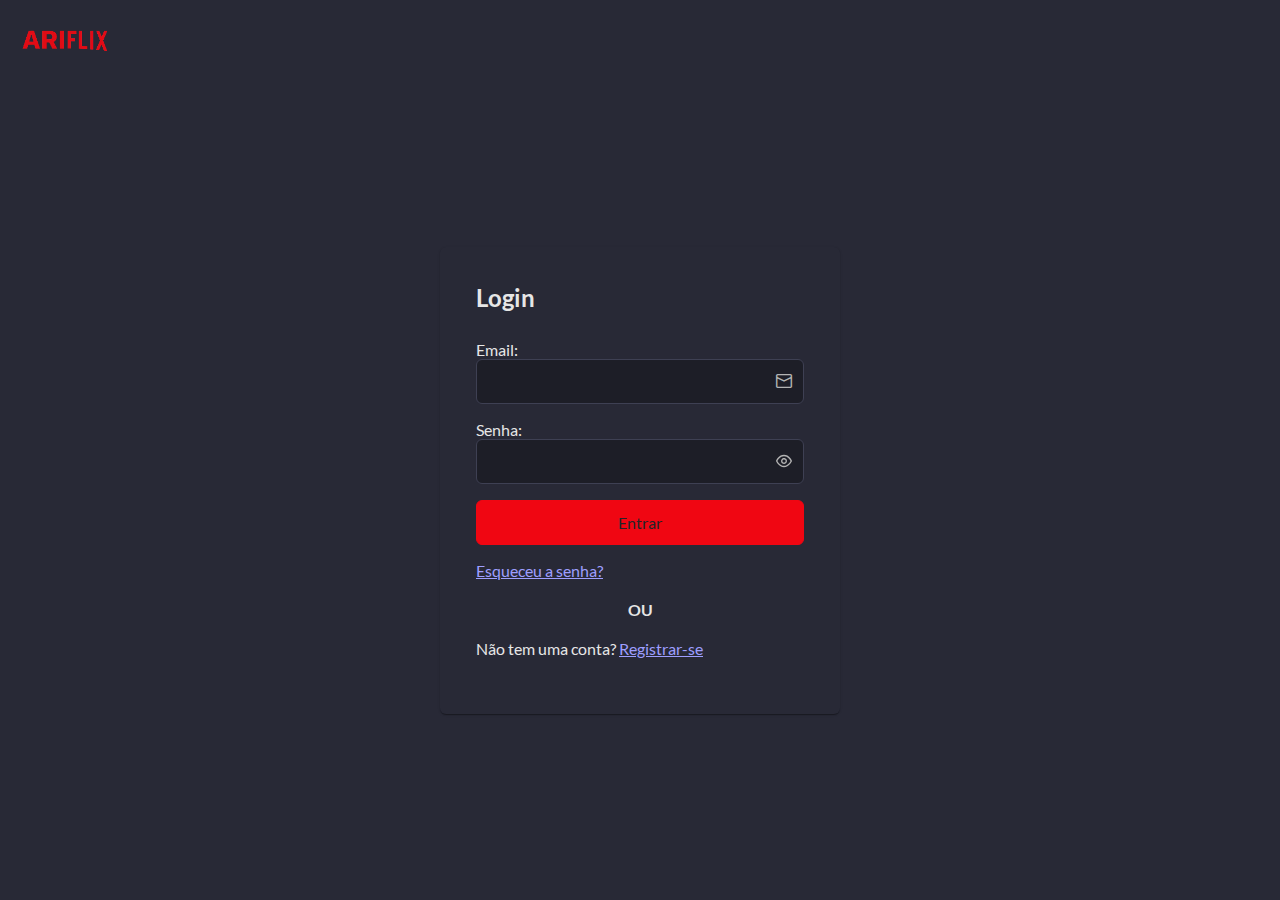
==== commit 5848474f: "Deploying build from GitHub Actions" ====
--- a/index.html
+++ b/index.html
@@ -6,7 +6,7 @@
     <link id="theme-css" rel="stylesheet" href="/assets/css/theme-dark.css">
 
     <title>Ariflix</title>
-    <link rel="canonical" href=https://ariflix.app.br/ />
+    <link rel="canonical" href="https://ariflix.app.br/" />
 
     <link rel="apple-touch-icon" sizes="57x57" href="/apple-icon-57x57.png">
     <link rel="apple-touch-icon" sizes="60x60" href="/apple-icon-60x60.png">
@@ -38,8 +38,8 @@
     <meta property="og:type" content="website" />
     <meta property="og:site_name" content="Ariflix" />
 
-    <script type="module" crossorigin src="/assets/index-7e4b8bae.js"></script>
-    <link rel="stylesheet" href="/assets/index-e9a9cb74.css">
+    <script type="module" crossorigin src="/assets/index-ac16e124.js"></script>
+    <link rel="stylesheet" href="/assets/index-30dc2266.css">
   </head>
   <!-- Google tag (gtag.js) -->
   <script async src="https://www.googletagmanager.com/gtag/js?id=G-X8R1B66JG4"></script>
--- a/assets/index-30dc2266.css
+++ b/assets/index-30dc2266.css
@@ -0,0 +1,6 @@
+@font-face{font-family:primeicons;font-display:block;src:url(/assets/primeicons-ce852338.eot);src:url(/assets/primeicons-ce852338.eot?#iefix) format("embedded-opentype"),url(/assets/primeicons-3824be50.woff2) format("woff2"),url(/assets/primeicons-90a58d3a.woff) format("woff"),url(/assets/primeicons-131bc3bf.ttf) format("truetype"),url(/assets/primeicons-5e10f102.svg?#primeicons) format("svg");font-weight:400;font-style:normal}.pi{font-family:primeicons;speak:none;font-style:normal;font-weight:400;font-variant:normal;text-transform:none;line-height:1;display:inline-block;-webkit-font-smoothing:antialiased;-moz-osx-font-smoothing:grayscale}.pi:before{--webkit-backface-visibility:hidden;backface-visibility:hidden}.pi-fw{width:1.28571429em;text-align:center}.pi-spin{-webkit-animation:fa-spin 2s infinite linear;animation:fa-spin 2s infinite linear}@-webkit-keyframes fa-spin{0%{-webkit-transform:rotate(0deg);transform:rotate(0)}to{-webkit-transform:rotate(359deg);transform:rotate(359deg)}}@keyframes fa-spin{0%{-webkit-transform:rotate(0deg);transform:rotate(0)}to{-webkit-transform:rotate(359deg);transform:rotate(359deg)}}.pi-eraser:before{content:""}.pi-stopwatch:before{content:""}.pi-verified:before{content:""}.pi-delete-left:before{content:""}.pi-hourglass:before{content:""}.pi-truck:before{content:""}.pi-wrench:before{content:""}.pi-microphone:before{content:""}.pi-megaphone:before{content:""}.pi-arrow-right-arrow-left:before{content:""}.pi-bitcoin:before{content:""}.pi-file-edit:before{content:""}.pi-language:before{content:""}.pi-file-export:before{content:""}.pi-file-import:before{content:""}.pi-file-word:before{content:""}.pi-gift:before{content:""}.pi-cart-plus:before{content:""}.pi-thumbs-down-fill:before{content:""}.pi-thumbs-up-fill:before{content:""}.pi-arrows-alt:before{content:""}.pi-calculator:before{content:""}.pi-sort-alt-slash:before{content:""}.pi-arrows-h:before{content:""}.pi-arrows-v:before{content:""}.pi-pound:before{content:""}.pi-prime:before{content:""}.pi-chart-pie:before{content:""}.pi-reddit:before{content:""}.pi-code:before{content:""}.pi-sync:before{content:""}.pi-shopping-bag:before{content:""}.pi-server:before{content:""}.pi-database:before{content:""}.pi-hashtag:before{content:""}.pi-bookmark-fill:before{content:""}.pi-filter-fill:before{content:""}.pi-heart-fill:before{content:""}.pi-flag-fill:before{content:""}.pi-circle:before{content:""}.pi-circle-fill:before{content:""}.pi-bolt:before{content:""}.pi-history:before{content:""}.pi-box:before{content:""}.pi-at:before{content:""}.pi-arrow-up-right:before{content:""}.pi-arrow-up-left:before{content:""}.pi-arrow-down-left:before{content:""}.pi-arrow-down-right:before{content:""}.pi-telegram:before{content:""}.pi-stop-circle:before{content:""}.pi-stop:before{content:""}.pi-whatsapp:before{content:""}.pi-building:before{content:""}.pi-qrcode:before{content:""}.pi-car:before{content:""}.pi-instagram:before{content:""}.pi-linkedin:before{content:""}.pi-send:before{content:""}.pi-slack:before{content:""}.pi-sun:before{content:""}.pi-moon:before{content:""}.pi-vimeo:before{content:""}.pi-youtube:before{content:""}.pi-flag:before{content:""}.pi-wallet:before{content:""}.pi-map:before{content:""}.pi-link:before{content:""}.pi-credit-card:before{content:""}.pi-discord:before{content:""}.pi-percentage:before{content:""}.pi-euro:before{content:""}.pi-book:before{content:""}.pi-shield:before{content:""}.pi-paypal:before{content:""}.pi-amazon:before{content:""}.pi-phone:before{content:""}.pi-filter-slash:before{content:""}.pi-facebook:before{content:""}.pi-github:before{content:""}.pi-twitter:before{content:""}.pi-step-backward-alt:before{content:""}.pi-step-forward-alt:before{content:""}.pi-forward:before{content:""}.pi-backward:before{content:""}.pi-fast-backward:before{content:""}.pi-fast-forward:before{content:""}.pi-pause:before{content:""}.pi-play:before{content:""}.pi-compass:before{content:""}.pi-id-card:before{content:""}.pi-ticket:before{content:""}.pi-file-o:before{content:""}.pi-reply:before{content:""}.pi-directions-alt:before{content:""}.pi-directions:before{content:""}.pi-thumbs-up:before{content:""}.pi-thumbs-down:before{content:""}.pi-sort-numeric-down-alt:before{content:""}.pi-sort-numeric-up-alt:before{content:""}.pi-sort-alpha-down-alt:before{content:""}.pi-sort-alpha-up-alt:before{content:""}.pi-sort-numeric-down:before{content:""}.pi-sort-numeric-up:before{content:""}.pi-sort-alpha-down:before{content:""}.pi-sort-alpha-up:before{content:""}.pi-sort-alt:before{content:""}.pi-sort-amount-up:before{content:""}.pi-sort-amount-down:before{content:""}.pi-sort-amount-down-alt:before{content:""}.pi-sort-amount-up-alt:before{content:""}.pi-palette:before{content:""}.pi-undo:before{content:""}.pi-desktop:before{content:""}.pi-sliders-v:before{content:""}.pi-sliders-h:before{content:""}.pi-search-plus:before{content:""}.pi-search-minus:before{content:""}.pi-file-excel:before{content:""}.pi-file-pdf:before{content:""}.pi-check-square:before{content:""}.pi-chart-line:before{content:""}.pi-user-edit:before{content:""}.pi-exclamation-circle:before{content:""}.pi-android:before{content:""}.pi-google:before{content:""}.pi-apple:before{content:""}.pi-microsoft:before{content:""}.pi-heart:before{content:""}.pi-mobile:before{content:""}.pi-tablet:before{content:""}.pi-key:before{content:""}.pi-shopping-cart:before{content:""}.pi-comments:before{content:""}.pi-comment:before{content:""}.pi-briefcase:before{content:""}.pi-bell:before{content:""}.pi-paperclip:before{content:""}.pi-share-alt:before{content:""}.pi-envelope:before{content:""}.pi-volume-down:before{content:""}.pi-volume-up:before{content:""}.pi-volume-off:before{content:""}.pi-eject:before{content:""}.pi-money-bill:before{content:""}.pi-images:before{content:""}.pi-image:before{content:""}.pi-sign-in:before{content:""}.pi-sign-out:before{content:""}.pi-wifi:before{content:""}.pi-sitemap:before{content:""}.pi-chart-bar:before{content:""}.pi-camera:before{content:""}.pi-dollar:before{content:""}.pi-lock-open:before{content:""}.pi-table:before{content:""}.pi-map-marker:before{content:""}.pi-list:before{content:""}.pi-eye-slash:before{content:""}.pi-eye:before{content:""}.pi-folder-open:before{content:""}.pi-folder:before{content:""}.pi-video:before{content:""}.pi-inbox:before{content:""}.pi-lock:before{content:""}.pi-unlock:before{content:""}.pi-tags:before{content:""}.pi-tag:before{content:""}.pi-power-off:before{content:""}.pi-save:before{content:""}.pi-question-circle:before{content:""}.pi-question:before{content:""}.pi-copy:before{content:""}.pi-file:before{content:""}.pi-clone:before{content:""}.pi-calendar-times:before{content:""}.pi-calendar-minus:before{content:""}.pi-calendar-plus:before{content:""}.pi-ellipsis-v:before{content:""}.pi-ellipsis-h:before{content:""}.pi-bookmark:before{content:""}.pi-globe:before{content:""}.pi-replay:before{content:""}.pi-filter:before{content:""}.pi-print:before{content:""}.pi-align-right:before{content:""}.pi-align-left:before{content:""}.pi-align-center:before{content:""}.pi-align-justify:before{content:""}.pi-cog:before{content:""}.pi-cloud-download:before{content:""}.pi-cloud-upload:before{content:""}.pi-cloud:before{content:""}.pi-pencil:before{content:""}.pi-users:before{content:""}.pi-clock:before{content:""}.pi-user-minus:before{content:""}.pi-user-plus:before{content:""}.pi-trash:before{content:""}.pi-external-link:before{content:""}.pi-window-maximize:before{content:""}.pi-window-minimize:before{content:""}.pi-refresh:before{content:""}.pi-user:before{content:""}.pi-exclamation-triangle:before{content:""}.pi-calendar:before{content:""}.pi-chevron-circle-left:before{content:""}.pi-chevron-circle-down:before{content:""}.pi-chevron-circle-right:before{content:""}.pi-chevron-circle-up:before{content:""}.pi-angle-double-down:before{content:""}.pi-angle-double-left:before{content:""}.pi-angle-double-right:before{content:""}.pi-angle-double-up:before{content:""}.pi-angle-down:before{content:""}.pi-angle-left:before{content:""}.pi-angle-right:before{content:""}.pi-angle-up:before{content:""}.pi-upload:before{content:""}.pi-download:before{content:""}.pi-ban:before{content:""}.pi-star-fill:before{content:""}.pi-star:before{content:""}.pi-chevron-left:before{content:""}.pi-chevron-right:before{content:""}.pi-chevron-down:before{content:""}.pi-chevron-up:before{content:""}.pi-caret-left:before{content:""}.pi-caret-right:before{content:""}.pi-caret-down:before{content:""}.pi-caret-up:before{content:""}.pi-search:before{content:""}.pi-check:before{content:""}.pi-check-circle:before{content:""}.pi-times:before{content:""}.pi-times-circle:before{content:""}.pi-plus:before{content:""}.pi-plus-circle:before{content:""}.pi-minus:before{content:""}.pi-minus-circle:before{content:""}.pi-circle-on:before{content:""}.pi-circle-off:before{content:""}.pi-sort-down:before{content:""}.pi-sort-up:before{content:""}.pi-sort:before{content:""}.pi-step-backward:before{content:""}.pi-step-forward:before{content:""}.pi-th-large:before{content:""}.pi-arrow-down:before{content:""}.pi-arrow-left:before{content:""}.pi-arrow-right:before{content:""}.pi-arrow-up:before{content:""}.pi-bars:before{content:""}.pi-arrow-circle-down:before{content:""}.pi-arrow-circle-left:before{content:""}.pi-arrow-circle-right:before{content:""}.pi-arrow-circle-up:before{content:""}.pi-info:before{content:""}.pi-info-circle:before{content:""}.pi-home:before{content:""}.pi-spinner:before{content:""}.grid{display:flex;flex-wrap:wrap;margin-right:-.5rem;margin-left:-.5rem;margin-top:-.5rem}.grid>.col,.grid>[class*=col]{box-sizing:border-box}.grid-nogutter{margin-right:0;margin-left:0;margin-top:0}.grid-nogutter>.col,.grid-nogutter>[class*=col-]{padding:0}.col{flex-grow:1;flex-basis:0;padding:.5rem}.col-fixed{flex:0 0 auto;padding:.5rem}.col-1{flex:0 0 auto;padding:.5rem;width:8.3333%}.col-2{flex:0 0 auto;padding:.5rem;width:16.6667%}.col-3{flex:0 0 auto;padding:.5rem;width:25%}.col-4{flex:0 0 auto;padding:.5rem;width:33.3333%}.col-5{flex:0 0 auto;padding:.5rem;width:41.6667%}.col-6{flex:0 0 auto;padding:.5rem;width:50%}.col-7{flex:0 0 auto;padding:.5rem;width:58.3333%}.col-8{flex:0 0 auto;padding:.5rem;width:66.6667%}.col-9{flex:0 0 auto;padding:.5rem;width:75%}.col-10{flex:0 0 auto;padding:.5rem;width:83.3333%}.col-11{flex:0 0 auto;padding:.5rem;width:91.6667%}.col-12{flex:0 0 auto;padding:.5rem;width:100%}@media screen and (min-width: 576px){.sm\:col{flex-grow:1;flex-basis:0;padding:.5rem}.sm\:col-fixed{flex:0 0 auto;padding:.5rem}.sm\:col-1{flex:0 0 auto;padding:.5rem;width:8.3333%}.sm\:col-2{flex:0 0 auto;padding:.5rem;width:16.6667%}.sm\:col-3{flex:0 0 auto;padding:.5rem;width:25%}.sm\:col-4{flex:0 0 auto;padding:.5rem;width:33.3333%}.sm\:col-5{flex:0 0 auto;padding:.5rem;width:41.6667%}.sm\:col-6{flex:0 0 auto;padding:.5rem;width:50%}.sm\:col-7{flex:0 0 auto;padding:.5rem;width:58.3333%}.sm\:col-8{flex:0 0 auto;padding:.5rem;width:66.6667%}.sm\:col-9{flex:0 0 auto;padding:.5rem;width:75%}.sm\:col-10{flex:0 0 auto;padding:.5rem;width:83.3333%}.sm\:col-11{flex:0 0 auto;padding:.5rem;width:91.6667%}.sm\:col-12{flex:0 0 auto;padding:.5rem;width:100%}}@media screen and (min-width: 768px){.md\:col{flex-grow:1;flex-basis:0;padding:.5rem}.md\:col-fixed{flex:0 0 auto;padding:.5rem}.md\:col-1{flex:0 0 auto;padding:.5rem;width:8.3333%}.md\:col-2{flex:0 0 auto;padding:.5rem;width:16.6667%}.md\:col-3{flex:0 0 auto;padding:.5rem;width:25%}.md\:col-4{flex:0 0 auto;padding:.5rem;width:33.3333%}.md\:col-5{flex:0 0 auto;padding:.5rem;width:41.6667%}.md\:col-6{flex:0 0 auto;padding:.5rem;width:50%}.md\:col-7{flex:0 0 auto;padding:.5rem;width:58.3333%}.md\:col-8{flex:0 0 auto;padding:.5rem;width:66.6667%}.md\:col-9{flex:0 0 auto;padding:.5rem;width:75%}.md\:col-10{flex:0 0 auto;padding:.5rem;width:83.3333%}.md\:col-11{flex:0 0 auto;padding:.5rem;width:91.6667%}.md\:col-12{flex:0 0 auto;padding:.5rem;width:100%}}@media screen and (min-width: 992px){.lg\:col{flex-grow:1;flex-basis:0;padding:.5rem}.lg\:col-fixed{flex:0 0 auto;padding:.5rem}.lg\:col-1{flex:0 0 auto;padding:.5rem;width:8.3333%}.lg\:col-2{flex:0 0 auto;padding:.5rem;width:16.6667%}.lg\:col-3{flex:0 0 auto;padding:.5rem;width:25%}.lg\:col-4{flex:0 0 auto;padding:.5rem;width:33.3333%}.lg\:col-5{flex:0 0 auto;padding:.5rem;width:41.6667%}.lg\:col-6{flex:0 0 auto;padding:.5rem;width:50%}.lg\:col-7{flex:0 0 auto;padding:.5rem;width:58.3333%}.lg\:col-8{flex:0 0 auto;padding:.5rem;width:66.6667%}.lg\:col-9{flex:0 0 auto;padding:.5rem;width:75%}.lg\:col-10{flex:0 0 auto;padding:.5rem;width:83.3333%}.lg\:col-11{flex:0 0 auto;padding:.5rem;width:91.6667%}.lg\:col-12{flex:0 0 auto;padding:.5rem;width:100%}}@media screen and (min-width: 1200px){.xl\:col{flex-grow:1;flex-basis:0;padding:.5rem}.xl\:col-fixed{flex:0 0 auto;padding:.5rem}.xl\:col-1{flex:0 0 auto;padding:.5rem;width:8.3333%}.xl\:col-2{flex:0 0 auto;padding:.5rem;width:16.6667%}.xl\:col-3{flex:0 0 auto;padding:.5rem;width:25%}.xl\:col-4{flex:0 0 auto;padding:.5rem;width:33.3333%}.xl\:col-5{flex:0 0 auto;padding:.5rem;width:41.6667%}.xl\:col-6{flex:0 0 auto;padding:.5rem;width:50%}.xl\:col-7{flex:0 0 auto;padding:.5rem;width:58.3333%}.xl\:col-8{flex:0 0 auto;padding:.5rem;width:66.6667%}.xl\:col-9{flex:0 0 auto;padding:.5rem;width:75%}.xl\:col-10{flex:0 0 auto;padding:.5rem;width:83.3333%}.xl\:col-11{flex:0 0 auto;padding:.5rem;width:91.6667%}.xl\:col-12{flex:0 0 auto;padding:.5rem;width:100%}}.col-offset-0{margin-left:0!important}.col-offset-1{margin-left:8.3333%!important}.col-offset-2{margin-left:16.6667%!important}.col-offset-3{margin-left:25%!important}.col-offset-4{margin-left:33.3333%!important}.col-offset-5{margin-left:41.6667%!important}.col-offset-6{margin-left:50%!important}.col-offset-7{margin-left:58.3333%!important}.col-offset-8{margin-left:66.6667%!important}.col-offset-9{margin-left:75%!important}.col-offset-10{margin-left:83.3333%!important}.col-offset-11{margin-left:91.6667%!important}.col-offset-12{margin-left:100%!important}@media screen and (min-width: 576px){.sm\:col-offset-0{margin-left:0!important}.sm\:col-offset-1{margin-left:8.3333%!important}.sm\:col-offset-2{margin-left:16.6667%!important}.sm\:col-offset-3{margin-left:25%!important}.sm\:col-offset-4{margin-left:33.3333%!important}.sm\:col-offset-5{margin-left:41.6667%!important}.sm\:col-offset-6{margin-left:50%!important}.sm\:col-offset-7{margin-left:58.3333%!important}.sm\:col-offset-8{margin-left:66.6667%!important}.sm\:col-offset-9{margin-left:75%!important}.sm\:col-offset-10{margin-left:83.3333%!important}.sm\:col-offset-11{margin-left:91.6667%!important}.sm\:col-offset-12{margin-left:100%!important}}@media screen and (min-width: 768px){.md\:col-offset-0{margin-left:0!important}.md\:col-offset-1{margin-left:8.3333%!important}.md\:col-offset-2{margin-left:16.6667%!important}.md\:col-offset-3{margin-left:25%!important}.md\:col-offset-4{margin-left:33.3333%!important}.md\:col-offset-5{margin-left:41.6667%!important}.md\:col-offset-6{margin-left:50%!important}.md\:col-offset-7{margin-left:58.3333%!important}.md\:col-offset-8{margin-left:66.6667%!important}.md\:col-offset-9{margin-left:75%!important}.md\:col-offset-10{margin-left:83.3333%!important}.md\:col-offset-11{margin-left:91.6667%!important}.md\:col-offset-12{margin-left:100%!important}}@media screen and (min-width: 992px){.lg\:col-offset-0{margin-left:0!important}.lg\:col-offset-1{margin-left:8.3333%!important}.lg\:col-offset-2{margin-left:16.6667%!important}.lg\:col-offset-3{margin-left:25%!important}.lg\:col-offset-4{margin-left:33.3333%!important}.lg\:col-offset-5{margin-left:41.6667%!important}.lg\:col-offset-6{margin-left:50%!important}.lg\:col-offset-7{margin-left:58.3333%!important}.lg\:col-offset-8{margin-left:66.6667%!important}.lg\:col-offset-9{margin-left:75%!important}.lg\:col-offset-10{margin-left:83.3333%!important}.lg\:col-offset-11{margin-left:91.6667%!important}.lg\:col-offset-12{margin-left:100%!important}}@media screen and (min-width: 1200px){.xl\:col-offset-0{margin-left:0!important}.xl\:col-offset-1{margin-left:8.3333%!important}.xl\:col-offset-2{margin-left:16.6667%!important}.xl\:col-offset-3{margin-left:25%!important}.xl\:col-offset-4{margin-left:33.3333%!important}.xl\:col-offset-5{margin-left:41.6667%!important}.xl\:col-offset-6{margin-left:50%!important}.xl\:col-offset-7{margin-left:58.3333%!important}.xl\:col-offset-8{margin-left:66.6667%!important}.xl\:col-offset-9{margin-left:75%!important}.xl\:col-offset-10{margin-left:83.3333%!important}.xl\:col-offset-11{margin-left:91.6667%!important}.xl\:col-offset-12{margin-left:100%!important}}.text-0{color:var(--surface-0)!important}.text-50{color:var(--surface-50)!important}.text-100{color:var(--surface-100)!important}.text-200{color:var(--surface-200)!important}.text-300{color:var(--surface-300)!important}.text-400{color:var(--surface-400)!important}.text-500{color:var(--surface-500)!important}.text-600{color:var(--surface-600)!important}.text-700{color:var(--surface-700)!important}.text-800{color:var(--surface-800)!important}.text-900{color:var(--surface-900)!important}.focus\:text-0:focus{color:var(--surface-0)!important}.hover\:text-0:hover,.active\:text-0:active{color:var(--surface-0)!important}.focus\:text-50:focus{color:var(--surface-50)!important}.hover\:text-50:hover,.active\:text-50:active{color:var(--surface-50)!important}.focus\:text-100:focus{color:var(--surface-100)!important}.hover\:text-100:hover,.active\:text-100:active{color:var(--surface-100)!important}.focus\:text-200:focus{color:var(--surface-200)!important}.hover\:text-200:hover,.active\:text-200:active{color:var(--surface-200)!important}.focus\:text-300:focus{color:var(--surface-300)!important}.hover\:text-300:hover,.active\:text-300:active{color:var(--surface-300)!important}.focus\:text-400:focus{color:var(--surface-400)!important}.hover\:text-400:hover,.active\:text-400:active{color:var(--surface-400)!important}.focus\:text-500:focus{color:var(--surface-500)!important}.hover\:text-500:hover,.active\:text-500:active{color:var(--surface-500)!important}.focus\:text-600:focus{color:var(--surface-600)!important}.hover\:text-600:hover,.active\:text-600:active{color:var(--surface-600)!important}.focus\:text-700:focus{color:var(--surface-700)!important}.hover\:text-700:hover,.active\:text-700:active{color:var(--surface-700)!important}.focus\:text-800:focus{color:var(--surface-800)!important}.hover\:text-800:hover,.active\:text-800:active{color:var(--surface-800)!important}.focus\:text-900:focus{color:var(--surface-900)!important}.hover\:text-900:hover,.active\:text-900:active{color:var(--surface-900)!important}.surface-0{background-color:var(--surface-0)!important}.surface-50{background-color:var(--surface-50)!important}.surface-100{background-color:var(--surface-100)!important}.surface-200{background-color:var(--surface-200)!important}.surface-300{background-color:var(--surface-300)!important}.surface-400{background-color:var(--surface-400)!important}.surface-500{background-color:var(--surface-500)!important}.surface-600{background-color:var(--surface-600)!important}.surface-700{background-color:var(--surface-700)!important}.surface-800{background-color:var(--surface-800)!important}.surface-900{background-color:var(--surface-900)!important}.focus\:surface-0:focus{background-color:var(--surface-0)!important}.hover\:surface-0:hover,.active\:surface-0:active{background-color:var(--surface-0)!important}.focus\:surface-50:focus{background-color:var(--surface-50)!important}.hover\:surface-50:hover,.active\:surface-50:active{background-color:var(--surface-50)!important}.focus\:surface-100:focus{background-color:var(--surface-100)!important}.hover\:surface-100:hover,.active\:surface-100:active{background-color:var(--surface-100)!important}.focus\:surface-200:focus{background-color:var(--surface-200)!important}.hover\:surface-200:hover,.active\:surface-200:active{background-color:var(--surface-200)!important}.focus\:surface-300:focus{background-color:var(--surface-300)!important}.hover\:surface-300:hover,.active\:surface-300:active{background-color:var(--surface-300)!important}.focus\:surface-400:focus{background-color:var(--surface-400)!important}.hover\:surface-400:hover,.active\:surface-400:active{background-color:var(--surface-400)!important}.focus\:surface-500:focus{background-color:var(--surface-500)!important}.hover\:surface-500:hover,.active\:surface-500:active{background-color:var(--surface-500)!important}.focus\:surface-600:focus{background-color:var(--surface-600)!important}.hover\:surface-600:hover,.active\:surface-600:active{background-color:var(--surface-600)!important}.focus\:surface-700:focus{background-color:var(--surface-700)!important}.hover\:surface-700:hover,.active\:surface-700:active{background-color:var(--surface-700)!important}.focus\:surface-800:focus{background-color:var(--surface-800)!important}.hover\:surface-800:hover,.active\:surface-800:active{background-color:var(--surface-800)!important}.focus\:surface-900:focus{background-color:var(--surface-900)!important}.hover\:surface-900:hover,.active\:surface-900:active{background-color:var(--surface-900)!important}.border-0{border-color:var(--surface-0)!important}.border-50{border-color:var(--surface-50)!important}.border-100{border-color:var(--surface-100)!important}.border-200{border-color:var(--surface-200)!important}.border-300{border-color:var(--surface-300)!important}.border-400{border-color:var(--surface-400)!important}.border-500{border-color:var(--surface-500)!important}.border-600{border-color:var(--surface-600)!important}.border-700{border-color:var(--surface-700)!important}.border-800{border-color:var(--surface-800)!important}.border-900{border-color:var(--surface-900)!important}.focus\:border-0:focus{border-color:var(--surface-0)!important}.hover\:border-0:hover,.active\:border-0:active{border-color:var(--surface-0)!important}.focus\:border-50:focus{border-color:var(--surface-50)!important}.hover\:border-50:hover,.active\:border-50:active{border-color:var(--surface-50)!important}.focus\:border-100:focus{border-color:var(--surface-100)!important}.hover\:border-100:hover,.active\:border-100:active{border-color:var(--surface-100)!important}.focus\:border-200:focus{border-color:var(--surface-200)!important}.hover\:border-200:hover,.active\:border-200:active{border-color:var(--surface-200)!important}.focus\:border-300:focus{border-color:var(--surface-300)!important}.hover\:border-300:hover,.active\:border-300:active{border-color:var(--surface-300)!important}.focus\:border-400:focus{border-color:var(--surface-400)!important}.hover\:border-400:hover,.active\:border-400:active{border-color:var(--surface-400)!important}.focus\:border-500:focus{border-color:var(--surface-500)!important}.hover\:border-500:hover,.active\:border-500:active{border-color:var(--surface-500)!important}.focus\:border-600:focus{border-color:var(--surface-600)!important}.hover\:border-600:hover,.active\:border-600:active{border-color:var(--surface-600)!important}.focus\:border-700:focus{border-color:var(--surface-700)!important}.hover\:border-700:hover,.active\:border-700:active{border-color:var(--surface-700)!important}.focus\:border-800:focus{border-color:var(--surface-800)!important}.hover\:border-800:hover,.active\:border-800:active{border-color:var(--surface-800)!important}.focus\:border-900:focus{border-color:var(--surface-900)!important}.hover\:border-900:hover,.active\:border-900:active{border-color:var(--surface-900)!important}.bg-transparent{background-color:transparent!important}@media screen and (min-width: 576px){.sm\:bg-transparent{background-color:transparent!important}}@media screen and (min-width: 768px){.md\:bg-transparent{background-color:transparent!important}}@media screen and (min-width: 992px){.lg\:bg-transparent{background-color:transparent!important}}@media screen and (min-width: 1200px){.xl\:bg-transparent{background-color:transparent!important}}.border-transparent{border-color:transparent!important}@media screen and (min-width: 576px){.sm\:border-transparent{border-color:transparent!important}}@media screen and (min-width: 768px){.md\:border-transparent{border-color:transparent!important}}@media screen and (min-width: 992px){.lg\:border-transparent{border-color:transparent!important}}@media screen and (min-width: 1200px){.xl\:border-transparent{border-color:transparent!important}}.text-blue-50{color:var(--blue-50)!important}.text-blue-100{color:var(--blue-100)!important}.text-blue-200{color:var(--blue-200)!important}.text-blue-300{color:var(--blue-300)!important}.text-blue-400{color:var(--blue-400)!important}.text-blue-500{color:var(--blue-500)!important}.text-blue-600{color:var(--blue-600)!important}.text-blue-700{color:var(--blue-700)!important}.text-blue-800{color:var(--blue-800)!important}.text-blue-900{color:var(--blue-900)!important}.focus\:text-blue-50:focus{color:var(--blue-50)!important}.focus\:text-blue-100:focus{color:var(--blue-100)!important}.focus\:text-blue-200:focus{color:var(--blue-200)!important}.focus\:text-blue-300:focus{color:var(--blue-300)!important}.focus\:text-blue-400:focus{color:var(--blue-400)!important}.focus\:text-blue-500:focus{color:var(--blue-500)!important}.focus\:text-blue-600:focus{color:var(--blue-600)!important}.focus\:text-blue-700:focus{color:var(--blue-700)!important}.focus\:text-blue-800:focus{color:var(--blue-800)!important}.focus\:text-blue-900:focus{color:var(--blue-900)!important}.hover\:text-blue-50:hover{color:var(--blue-50)!important}.hover\:text-blue-100:hover{color:var(--blue-100)!important}.hover\:text-blue-200:hover{color:var(--blue-200)!important}.hover\:text-blue-300:hover{color:var(--blue-300)!important}.hover\:text-blue-400:hover{color:var(--blue-400)!important}.hover\:text-blue-500:hover{color:var(--blue-500)!important}.hover\:text-blue-600:hover{color:var(--blue-600)!important}.hover\:text-blue-700:hover{color:var(--blue-700)!important}.hover\:text-blue-800:hover{color:var(--blue-800)!important}.hover\:text-blue-900:hover{color:var(--blue-900)!important}.active\:text-blue-50:active{color:var(--blue-50)!important}.active\:text-blue-100:active{color:var(--blue-100)!important}.active\:text-blue-200:active{color:var(--blue-200)!important}.active\:text-blue-300:active{color:var(--blue-300)!important}.active\:text-blue-400:active{color:var(--blue-400)!important}.active\:text-blue-500:active{color:var(--blue-500)!important}.active\:text-blue-600:active{color:var(--blue-600)!important}.active\:text-blue-700:active{color:var(--blue-700)!important}.active\:text-blue-800:active{color:var(--blue-800)!important}.active\:text-blue-900:active{color:var(--blue-900)!important}.text-green-50{color:var(--green-50)!important}.text-green-100{color:var(--green-100)!important}.text-green-200{color:var(--green-200)!important}.text-green-300{color:var(--green-300)!important}.text-green-400{color:var(--green-400)!important}.text-green-500{color:var(--green-500)!important}.text-green-600{color:var(--green-600)!important}.text-green-700{color:var(--green-700)!important}.text-green-800{color:var(--green-800)!important}.text-green-900{color:var(--green-900)!important}.focus\:text-green-50:focus{color:var(--green-50)!important}.focus\:text-green-100:focus{color:var(--green-100)!important}.focus\:text-green-200:focus{color:var(--green-200)!important}.focus\:text-green-300:focus{color:var(--green-300)!important}.focus\:text-green-400:focus{color:var(--green-400)!important}.focus\:text-green-500:focus{color:var(--green-500)!important}.focus\:text-green-600:focus{color:var(--green-600)!important}.focus\:text-green-700:focus{color:var(--green-700)!important}.focus\:text-green-800:focus{color:var(--green-800)!important}.focus\:text-green-900:focus{color:var(--green-900)!important}.hover\:text-green-50:hover{color:var(--green-50)!important}.hover\:text-green-100:hover{color:var(--green-100)!important}.hover\:text-green-200:hover{color:var(--green-200)!important}.hover\:text-green-300:hover{color:var(--green-300)!important}.hover\:text-green-400:hover{color:var(--green-400)!important}.hover\:text-green-500:hover{color:var(--green-500)!important}.hover\:text-green-600:hover{color:var(--green-600)!important}.hover\:text-green-700:hover{color:var(--green-700)!important}.hover\:text-green-800:hover{color:var(--green-800)!important}.hover\:text-green-900:hover{color:var(--green-900)!important}.active\:text-green-50:active{color:var(--green-50)!important}.active\:text-green-100:active{color:var(--green-100)!important}.active\:text-green-200:active{color:var(--green-200)!important}.active\:text-green-300:active{color:var(--green-300)!important}.active\:text-green-400:active{color:var(--green-400)!important}.active\:text-green-500:active{color:var(--green-500)!important}.active\:text-green-600:active{color:var(--green-600)!important}.active\:text-green-700:active{color:var(--green-700)!important}.active\:text-green-800:active{color:var(--green-800)!important}.active\:text-green-900:active{color:var(--green-900)!important}.text-yellow-50{color:var(--yellow-50)!important}.text-yellow-100{color:var(--yellow-100)!important}.text-yellow-200{color:var(--yellow-200)!important}.text-yellow-300{color:var(--yellow-300)!important}.text-yellow-400{color:var(--yellow-400)!important}.text-yellow-500{color:var(--yellow-500)!important}.text-yellow-600{color:var(--yellow-600)!important}.text-yellow-700{color:var(--yellow-700)!important}.text-yellow-800{color:var(--yellow-800)!important}.text-yellow-900{color:var(--yellow-900)!important}.focus\:text-yellow-50:focus{color:var(--yellow-50)!important}.focus\:text-yellow-100:focus{color:var(--yellow-100)!important}.focus\:text-yellow-200:focus{color:var(--yellow-200)!important}.focus\:text-yellow-300:focus{color:var(--yellow-300)!important}.focus\:text-yellow-400:focus{color:var(--yellow-400)!important}.focus\:text-yellow-500:focus{color:var(--yellow-500)!important}.focus\:text-yellow-600:focus{color:var(--yellow-600)!important}.focus\:text-yellow-700:focus{color:var(--yellow-700)!important}.focus\:text-yellow-800:focus{color:var(--yellow-800)!important}.focus\:text-yellow-900:focus{color:var(--yellow-900)!important}.hover\:text-yellow-50:hover{color:var(--yellow-50)!important}.hover\:text-yellow-100:hover{color:var(--yellow-100)!important}.hover\:text-yellow-200:hover{color:var(--yellow-200)!important}.hover\:text-yellow-300:hover{color:var(--yellow-300)!important}.hover\:text-yellow-400:hover{color:var(--yellow-400)!important}.hover\:text-yellow-500:hover{color:var(--yellow-500)!important}.hover\:text-yellow-600:hover{color:var(--yellow-600)!important}.hover\:text-yellow-700:hover{color:var(--yellow-700)!important}.hover\:text-yellow-800:hover{color:var(--yellow-800)!important}.hover\:text-yellow-900:hover{color:var(--yellow-900)!important}.active\:text-yellow-50:active{color:var(--yellow-50)!important}.active\:text-yellow-100:active{color:var(--yellow-100)!important}.active\:text-yellow-200:active{color:var(--yellow-200)!important}.active\:text-yellow-300:active{color:var(--yellow-300)!important}.active\:text-yellow-400:active{color:var(--yellow-400)!important}.active\:text-yellow-500:active{color:var(--yellow-500)!important}.active\:text-yellow-600:active{color:var(--yellow-600)!important}.active\:text-yellow-700:active{color:var(--yellow-700)!important}.active\:text-yellow-800:active{color:var(--yellow-800)!important}.active\:text-yellow-900:active{color:var(--yellow-900)!important}.text-cyan-50{color:var(--cyan-50)!important}.text-cyan-100{color:var(--cyan-100)!important}.text-cyan-200{color:var(--cyan-200)!important}.text-cyan-300{color:var(--cyan-300)!important}.text-cyan-400{color:var(--cyan-400)!important}.text-cyan-500{color:var(--cyan-500)!important}.text-cyan-600{color:var(--cyan-600)!important}.text-cyan-700{color:var(--cyan-700)!important}.text-cyan-800{color:var(--cyan-800)!important}.text-cyan-900{color:var(--cyan-900)!important}.focus\:text-cyan-50:focus{color:var(--cyan-50)!important}.focus\:text-cyan-100:focus{color:var(--cyan-100)!important}.focus\:text-cyan-200:focus{color:var(--cyan-200)!important}.focus\:text-cyan-300:focus{color:var(--cyan-300)!important}.focus\:text-cyan-400:focus{color:var(--cyan-400)!important}.focus\:text-cyan-500:focus{color:var(--cyan-500)!important}.focus\:text-cyan-600:focus{color:var(--cyan-600)!important}.focus\:text-cyan-700:focus{color:var(--cyan-700)!important}.focus\:text-cyan-800:focus{color:var(--cyan-800)!important}.focus\:text-cyan-900:focus{color:var(--cyan-900)!important}.hover\:text-cyan-50:hover{color:var(--cyan-50)!important}.hover\:text-cyan-100:hover{color:var(--cyan-100)!important}.hover\:text-cyan-200:hover{color:var(--cyan-200)!important}.hover\:text-cyan-300:hover{color:var(--cyan-300)!important}.hover\:text-cyan-400:hover{color:var(--cyan-400)!important}.hover\:text-cyan-500:hover{color:var(--cyan-500)!important}.hover\:text-cyan-600:hover{color:var(--cyan-600)!important}.hover\:text-cyan-700:hover{color:var(--cyan-700)!important}.hover\:text-cyan-800:hover{color:var(--cyan-800)!important}.hover\:text-cyan-900:hover{color:var(--cyan-900)!important}.active\:text-cyan-50:active{color:var(--cyan-50)!important}.active\:text-cyan-100:active{color:var(--cyan-100)!important}.active\:text-cyan-200:active{color:var(--cyan-200)!important}.active\:text-cyan-300:active{color:var(--cyan-300)!important}.active\:text-cyan-400:active{color:var(--cyan-400)!important}.active\:text-cyan-500:active{color:var(--cyan-500)!important}.active\:text-cyan-600:active{color:var(--cyan-600)!important}.active\:text-cyan-700:active{color:var(--cyan-700)!important}.active\:text-cyan-800:active{color:var(--cyan-800)!important}.active\:text-cyan-900:active{color:var(--cyan-900)!important}.text-pink-50{color:var(--pink-50)!important}.text-pink-100{color:var(--pink-100)!important}.text-pink-200{color:var(--pink-200)!important}.text-pink-300{color:var(--pink-300)!important}.text-pink-400{color:var(--pink-400)!important}.text-pink-500{color:var(--pink-500)!important}.text-pink-600{color:var(--pink-600)!important}.text-pink-700{color:var(--pink-700)!important}.text-pink-800{color:var(--pink-800)!important}.text-pink-900{color:var(--pink-900)!important}.focus\:text-pink-50:focus{color:var(--pink-50)!important}.focus\:text-pink-100:focus{color:var(--pink-100)!important}.focus\:text-pink-200:focus{color:var(--pink-200)!important}.focus\:text-pink-300:focus{color:var(--pink-300)!important}.focus\:text-pink-400:focus{color:var(--pink-400)!important}.focus\:text-pink-500:focus{color:var(--pink-500)!important}.focus\:text-pink-600:focus{color:var(--pink-600)!important}.focus\:text-pink-700:focus{color:var(--pink-700)!important}.focus\:text-pink-800:focus{color:var(--pink-800)!important}.focus\:text-pink-900:focus{color:var(--pink-900)!important}.hover\:text-pink-50:hover{color:var(--pink-50)!important}.hover\:text-pink-100:hover{color:var(--pink-100)!important}.hover\:text-pink-200:hover{color:var(--pink-200)!important}.hover\:text-pink-300:hover{color:var(--pink-300)!important}.hover\:text-pink-400:hover{color:var(--pink-400)!important}.hover\:text-pink-500:hover{color:var(--pink-500)!important}.hover\:text-pink-600:hover{color:var(--pink-600)!important}.hover\:text-pink-700:hover{color:var(--pink-700)!important}.hover\:text-pink-800:hover{color:var(--pink-800)!important}.hover\:text-pink-900:hover{color:var(--pink-900)!important}.active\:text-pink-50:active{color:var(--pink-50)!important}.active\:text-pink-100:active{color:var(--pink-100)!important}.active\:text-pink-200:active{color:var(--pink-200)!important}.active\:text-pink-300:active{color:var(--pink-300)!important}.active\:text-pink-400:active{color:var(--pink-400)!important}.active\:text-pink-500:active{color:var(--pink-500)!important}.active\:text-pink-600:active{color:var(--pink-600)!important}.active\:text-pink-700:active{color:var(--pink-700)!important}.active\:text-pink-800:active{color:var(--pink-800)!important}.active\:text-pink-900:active{color:var(--pink-900)!important}.text-indigo-50{color:var(--indigo-50)!important}.text-indigo-100{color:var(--indigo-100)!important}.text-indigo-200{color:var(--indigo-200)!important}.text-indigo-300{color:var(--indigo-300)!important}.text-indigo-400{color:var(--indigo-400)!important}.text-indigo-500{color:var(--indigo-500)!important}.text-indigo-600{color:var(--indigo-600)!important}.text-indigo-700{color:var(--indigo-700)!important}.text-indigo-800{color:var(--indigo-800)!important}.text-indigo-900{color:var(--indigo-900)!important}.focus\:text-indigo-50:focus{color:var(--indigo-50)!important}.focus\:text-indigo-100:focus{color:var(--indigo-100)!important}.focus\:text-indigo-200:focus{color:var(--indigo-200)!important}.focus\:text-indigo-300:focus{color:var(--indigo-300)!important}.focus\:text-indigo-400:focus{color:var(--indigo-400)!important}.focus\:text-indigo-500:focus{color:var(--indigo-500)!important}.focus\:text-indigo-600:focus{color:var(--indigo-600)!important}.focus\:text-indigo-700:focus{color:var(--indigo-700)!important}.focus\:text-indigo-800:focus{color:var(--indigo-800)!important}.focus\:text-indigo-900:focus{color:var(--indigo-900)!important}.hover\:text-indigo-50:hover{color:var(--indigo-50)!important}.hover\:text-indigo-100:hover{color:var(--indigo-100)!important}.hover\:text-indigo-200:hover{color:var(--indigo-200)!important}.hover\:text-indigo-300:hover{color:var(--indigo-300)!important}.hover\:text-indigo-400:hover{color:var(--indigo-400)!important}.hover\:text-indigo-500:hover{color:var(--indigo-500)!important}.hover\:text-indigo-600:hover{color:var(--indigo-600)!important}.hover\:text-indigo-700:hover{color:var(--indigo-700)!important}.hover\:text-indigo-800:hover{color:var(--indigo-800)!important}.hover\:text-indigo-900:hover{color:var(--indigo-900)!important}.active\:text-indigo-50:active{color:var(--indigo-50)!important}.active\:text-indigo-100:active{color:var(--indigo-100)!important}.active\:text-indigo-200:active{color:var(--indigo-200)!important}.active\:text-indigo-300:active{color:var(--indigo-300)!important}.active\:text-indigo-400:active{color:var(--indigo-400)!important}.active\:text-indigo-500:active{color:var(--indigo-500)!important}.active\:text-indigo-600:active{color:var(--indigo-600)!important}.active\:text-indigo-700:active{color:var(--indigo-700)!important}.active\:text-indigo-800:active{color:var(--indigo-800)!important}.active\:text-indigo-900:active{color:var(--indigo-900)!important}.text-teal-50{color:var(--teal-50)!important}.text-teal-100{color:var(--teal-100)!important}.text-teal-200{color:var(--teal-200)!important}.text-teal-300{color:var(--teal-300)!important}.text-teal-400{color:var(--teal-400)!important}.text-teal-500{color:var(--teal-500)!important}.text-teal-600{color:var(--teal-600)!important}.text-teal-700{color:var(--teal-700)!important}.text-teal-800{color:var(--teal-800)!important}.text-teal-900{color:var(--teal-900)!important}.focus\:text-teal-50:focus{color:var(--teal-50)!important}.focus\:text-teal-100:focus{color:var(--teal-100)!important}.focus\:text-teal-200:focus{color:var(--teal-200)!important}.focus\:text-teal-300:focus{color:var(--teal-300)!important}.focus\:text-teal-400:focus{color:var(--teal-400)!important}.focus\:text-teal-500:focus{color:var(--teal-500)!important}.focus\:text-teal-600:focus{color:var(--teal-600)!important}.focus\:text-teal-700:focus{color:var(--teal-700)!important}.focus\:text-teal-800:focus{color:var(--teal-800)!important}.focus\:text-teal-900:focus{color:var(--teal-900)!important}.hover\:text-teal-50:hover{color:var(--teal-50)!important}.hover\:text-teal-100:hover{color:var(--teal-100)!important}.hover\:text-teal-200:hover{color:var(--teal-200)!important}.hover\:text-teal-300:hover{color:var(--teal-300)!important}.hover\:text-teal-400:hover{color:var(--teal-400)!important}.hover\:text-teal-500:hover{color:var(--teal-500)!important}.hover\:text-teal-600:hover{color:var(--teal-600)!important}.hover\:text-teal-700:hover{color:var(--teal-700)!important}.hover\:text-teal-800:hover{color:var(--teal-800)!important}.hover\:text-teal-900:hover{color:var(--teal-900)!important}.active\:text-teal-50:active{color:var(--teal-50)!important}.active\:text-teal-100:active{color:var(--teal-100)!important}.active\:text-teal-200:active{color:var(--teal-200)!important}.active\:text-teal-300:active{color:var(--teal-300)!important}.active\:text-teal-400:active{color:var(--teal-400)!important}.active\:text-teal-500:active{color:var(--teal-500)!important}.active\:text-teal-600:active{color:var(--teal-600)!important}.active\:text-teal-700:active{color:var(--teal-700)!important}.active\:text-teal-800:active{color:var(--teal-800)!important}.active\:text-teal-900:active{color:var(--teal-900)!important}.text-orange-50{color:var(--orange-50)!important}.text-orange-100{color:var(--orange-100)!important}.text-orange-200{color:var(--orange-200)!important}.text-orange-300{color:var(--orange-300)!important}.text-orange-400{color:var(--orange-400)!important}.text-orange-500{color:var(--orange-500)!important}.text-orange-600{color:var(--orange-600)!important}.text-orange-700{color:var(--orange-700)!important}.text-orange-800{color:var(--orange-800)!important}.text-orange-900{color:var(--orange-900)!important}.focus\:text-orange-50:focus{color:var(--orange-50)!important}.focus\:text-orange-100:focus{color:var(--orange-100)!important}.focus\:text-orange-200:focus{color:var(--orange-200)!important}.focus\:text-orange-300:focus{color:var(--orange-300)!important}.focus\:text-orange-400:focus{color:var(--orange-400)!important}.focus\:text-orange-500:focus{color:var(--orange-500)!important}.focus\:text-orange-600:focus{color:var(--orange-600)!important}.focus\:text-orange-700:focus{color:var(--orange-700)!important}.focus\:text-orange-800:focus{color:var(--orange-800)!important}.focus\:text-orange-900:focus{color:var(--orange-900)!important}.hover\:text-orange-50:hover{color:var(--orange-50)!important}.hover\:text-orange-100:hover{color:var(--orange-100)!important}.hover\:text-orange-200:hover{color:var(--orange-200)!important}.hover\:text-orange-300:hover{color:var(--orange-300)!important}.hover\:text-orange-400:hover{color:var(--orange-400)!important}.hover\:text-orange-500:hover{color:var(--orange-500)!important}.hover\:text-orange-600:hover{color:var(--orange-600)!important}.hover\:text-orange-700:hover{color:var(--orange-700)!important}.hover\:text-orange-800:hover{color:var(--orange-800)!important}.hover\:text-orange-900:hover{color:var(--orange-900)!important}.active\:text-orange-50:active{color:var(--orange-50)!important}.active\:text-orange-100:active{color:var(--orange-100)!important}.active\:text-orange-200:active{color:var(--orange-200)!important}.active\:text-orange-300:active{color:var(--orange-300)!important}.active\:text-orange-400:active{color:var(--orange-400)!important}.active\:text-orange-500:active{color:var(--orange-500)!important}.active\:text-orange-600:active{color:var(--orange-600)!important}.active\:text-orange-700:active{color:var(--orange-700)!important}.active\:text-orange-800:active{color:var(--orange-800)!important}.active\:text-orange-900:active{color:var(--orange-900)!important}.text-bluegray-50{color:var(--bluegray-50)!important}.text-bluegray-100{color:var(--bluegray-100)!important}.text-bluegray-200{color:var(--bluegray-200)!important}.text-bluegray-300{color:var(--bluegray-300)!important}.text-bluegray-400{color:var(--bluegray-400)!important}.text-bluegray-500{color:var(--bluegray-500)!important}.text-bluegray-600{color:var(--bluegray-600)!important}.text-bluegray-700{color:var(--bluegray-700)!important}.text-bluegray-800{color:var(--bluegray-800)!important}.text-bluegray-900{color:var(--bluegray-900)!important}.focus\:text-bluegray-50:focus{color:var(--bluegray-50)!important}.focus\:text-bluegray-100:focus{color:var(--bluegray-100)!important}.focus\:text-bluegray-200:focus{color:var(--bluegray-200)!important}.focus\:text-bluegray-300:focus{color:var(--bluegray-300)!important}.focus\:text-bluegray-400:focus{color:var(--bluegray-400)!important}.focus\:text-bluegray-500:focus{color:var(--bluegray-500)!important}.focus\:text-bluegray-600:focus{color:var(--bluegray-600)!important}.focus\:text-bluegray-700:focus{color:var(--bluegray-700)!important}.focus\:text-bluegray-800:focus{color:var(--bluegray-800)!important}.focus\:text-bluegray-900:focus{color:var(--bluegray-900)!important}.hover\:text-bluegray-50:hover{color:var(--bluegray-50)!important}.hover\:text-bluegray-100:hover{color:var(--bluegray-100)!important}.hover\:text-bluegray-200:hover{color:var(--bluegray-200)!important}.hover\:text-bluegray-300:hover{color:var(--bluegray-300)!important}.hover\:text-bluegray-400:hover{color:var(--bluegray-400)!important}.hover\:text-bluegray-500:hover{color:var(--bluegray-500)!important}.hover\:text-bluegray-600:hover{color:var(--bluegray-600)!important}.hover\:text-bluegray-700:hover{color:var(--bluegray-700)!important}.hover\:text-bluegray-800:hover{color:var(--bluegray-800)!important}.hover\:text-bluegray-900:hover{color:var(--bluegray-900)!important}.active\:text-bluegray-50:active{color:var(--bluegray-50)!important}.active\:text-bluegray-100:active{color:var(--bluegray-100)!important}.active\:text-bluegray-200:active{color:var(--bluegray-200)!important}.active\:text-bluegray-300:active{color:var(--bluegray-300)!important}.active\:text-bluegray-400:active{color:var(--bluegray-400)!important}.active\:text-bluegray-500:active{color:var(--bluegray-500)!important}.active\:text-bluegray-600:active{color:var(--bluegray-600)!important}.active\:text-bluegray-700:active{color:var(--bluegray-700)!important}.active\:text-bluegray-800:active{color:var(--bluegray-800)!important}.active\:text-bluegray-900:active{color:var(--bluegray-900)!important}.text-purple-50{color:var(--purple-50)!important}.text-purple-100{color:var(--purple-100)!important}.text-purple-200{color:var(--purple-200)!important}.text-purple-300{color:var(--purple-300)!important}.text-purple-400{color:var(--purple-400)!important}.text-purple-500{color:var(--purple-500)!important}.text-purple-600{color:var(--purple-600)!important}.text-purple-700{color:var(--purple-700)!important}.text-purple-800{color:var(--purple-800)!important}.text-purple-900{color:var(--purple-900)!important}.focus\:text-purple-50:focus{color:var(--purple-50)!important}.focus\:text-purple-100:focus{color:var(--purple-100)!important}.focus\:text-purple-200:focus{color:var(--purple-200)!important}.focus\:text-purple-300:focus{color:var(--purple-300)!important}.focus\:text-purple-400:focus{color:var(--purple-400)!important}.focus\:text-purple-500:focus{color:var(--purple-500)!important}.focus\:text-purple-600:focus{color:var(--purple-600)!important}.focus\:text-purple-700:focus{color:var(--purple-700)!important}.focus\:text-purple-800:focus{color:var(--purple-800)!important}.focus\:text-purple-900:focus{color:var(--purple-900)!important}.hover\:text-purple-50:hover{color:var(--purple-50)!important}.hover\:text-purple-100:hover{color:var(--purple-100)!important}.hover\:text-purple-200:hover{color:var(--purple-200)!important}.hover\:text-purple-300:hover{color:var(--purple-300)!important}.hover\:text-purple-400:hover{color:var(--purple-400)!important}.hover\:text-purple-500:hover{color:var(--purple-500)!important}.hover\:text-purple-600:hover{color:var(--purple-600)!important}.hover\:text-purple-700:hover{color:var(--purple-700)!important}.hover\:text-purple-800:hover{color:var(--purple-800)!important}.hover\:text-purple-900:hover{color:var(--purple-900)!important}.active\:text-purple-50:active{color:var(--purple-50)!important}.active\:text-purple-100:active{color:var(--purple-100)!important}.active\:text-purple-200:active{color:var(--purple-200)!important}.active\:text-purple-300:active{color:var(--purple-300)!important}.active\:text-purple-400:active{color:var(--purple-400)!important}.active\:text-purple-500:active{color:var(--purple-500)!important}.active\:text-purple-600:active{color:var(--purple-600)!important}.active\:text-purple-700:active{color:var(--purple-700)!important}.active\:text-purple-800:active{color:var(--purple-800)!important}.active\:text-purple-900:active{color:var(--purple-900)!important}.text-gray-50{color:var(--gray-50)!important}.text-gray-100{color:var(--gray-100)!important}.text-gray-200{color:var(--gray-200)!important}.text-gray-300{color:var(--gray-300)!important}.text-gray-400{color:var(--gray-400)!important}.text-gray-500{color:var(--gray-500)!important}.text-gray-600{color:var(--gray-600)!important}.text-gray-700{color:var(--gray-700)!important}.text-gray-800{color:var(--gray-800)!important}.text-gray-900{color:var(--gray-900)!important}.focus\:text-gray-50:focus{color:var(--gray-50)!important}.focus\:text-gray-100:focus{color:var(--gray-100)!important}.focus\:text-gray-200:focus{color:var(--gray-200)!important}.focus\:text-gray-300:focus{color:var(--gray-300)!important}.focus\:text-gray-400:focus{color:var(--gray-400)!important}.focus\:text-gray-500:focus{color:var(--gray-500)!important}.focus\:text-gray-600:focus{color:var(--gray-600)!important}.focus\:text-gray-700:focus{color:var(--gray-700)!important}.focus\:text-gray-800:focus{color:var(--gray-800)!important}.focus\:text-gray-900:focus{color:var(--gray-900)!important}.hover\:text-gray-50:hover{color:var(--gray-50)!important}.hover\:text-gray-100:hover{color:var(--gray-100)!important}.hover\:text-gray-200:hover{color:var(--gray-200)!important}.hover\:text-gray-300:hover{color:var(--gray-300)!important}.hover\:text-gray-400:hover{color:var(--gray-400)!important}.hover\:text-gray-500:hover{color:var(--gray-500)!important}.hover\:text-gray-600:hover{color:var(--gray-600)!important}.hover\:text-gray-700:hover{color:var(--gray-700)!important}.hover\:text-gray-800:hover{color:var(--gray-800)!important}.hover\:text-gray-900:hover{color:var(--gray-900)!important}.active\:text-gray-50:active{color:var(--gray-50)!important}.active\:text-gray-100:active{color:var(--gray-100)!important}.active\:text-gray-200:active{color:var(--gray-200)!important}.active\:text-gray-300:active{color:var(--gray-300)!important}.active\:text-gray-400:active{color:var(--gray-400)!important}.active\:text-gray-500:active{color:var(--gray-500)!important}.active\:text-gray-600:active{color:var(--gray-600)!important}.active\:text-gray-700:active{color:var(--gray-700)!important}.active\:text-gray-800:active{color:var(--gray-800)!important}.active\:text-gray-900:active{color:var(--gray-900)!important}.text-red-50{color:var(--red-50)!important}.text-red-100{color:var(--red-100)!important}.text-red-200{color:var(--red-200)!important}.text-red-300{color:var(--red-300)!important}.text-red-400{color:var(--red-400)!important}.text-red-500{color:var(--red-500)!important}.text-red-600{color:var(--red-600)!important}.text-red-700{color:var(--red-700)!important}.text-red-800{color:var(--red-800)!important}.text-red-900{color:var(--red-900)!important}.focus\:text-red-50:focus{color:var(--red-50)!important}.focus\:text-red-100:focus{color:var(--red-100)!important}.focus\:text-red-200:focus{color:var(--red-200)!important}.focus\:text-red-300:focus{color:var(--red-300)!important}.focus\:text-red-400:focus{color:var(--red-400)!important}.focus\:text-red-500:focus{color:var(--red-500)!important}.focus\:text-red-600:focus{color:var(--red-600)!important}.focus\:text-red-700:focus{color:var(--red-700)!important}.focus\:text-red-800:focus{color:var(--red-800)!important}.focus\:text-red-900:focus{color:var(--red-900)!important}.hover\:text-red-50:hover{color:var(--red-50)!important}.hover\:text-red-100:hover{color:var(--red-100)!important}.hover\:text-red-200:hover{color:var(--red-200)!important}.hover\:text-red-300:hover{color:var(--red-300)!important}.hover\:text-red-400:hover{color:var(--red-400)!important}.hover\:text-red-500:hover{color:var(--red-500)!important}.hover\:text-red-600:hover{color:var(--red-600)!important}.hover\:text-red-700:hover{color:var(--red-700)!important}.hover\:text-red-800:hover{color:var(--red-800)!important}.hover\:text-red-900:hover{color:var(--red-900)!important}.active\:text-red-50:active{color:var(--red-50)!important}.active\:text-red-100:active{color:var(--red-100)!important}.active\:text-red-200:active{color:var(--red-200)!important}.active\:text-red-300:active{color:var(--red-300)!important}.active\:text-red-400:active{color:var(--red-400)!important}.active\:text-red-500:active{color:var(--red-500)!important}.active\:text-red-600:active{color:var(--red-600)!important}.active\:text-red-700:active{color:var(--red-700)!important}.active\:text-red-800:active{color:var(--red-800)!important}.active\:text-red-900:active{color:var(--red-900)!important}.text-primary-50{color:var(--primary-50)!important}.text-primary-100{color:var(--primary-100)!important}.text-primary-200{color:var(--primary-200)!important}.text-primary-300{color:var(--primary-300)!important}.text-primary-400{color:var(--primary-400)!important}.text-primary-500{color:var(--primary-500)!important}.text-primary-600{color:var(--primary-600)!important}.text-primary-700{color:var(--primary-700)!important}.text-primary-800{color:var(--primary-800)!important}.text-primary-900{color:var(--primary-900)!important}.focus\:text-primary-50:focus{color:var(--primary-50)!important}.focus\:text-primary-100:focus{color:var(--primary-100)!important}.focus\:text-primary-200:focus{color:var(--primary-200)!important}.focus\:text-primary-300:focus{color:var(--primary-300)!important}.focus\:text-primary-400:focus{color:var(--primary-400)!important}.focus\:text-primary-500:focus{color:var(--primary-500)!important}.focus\:text-primary-600:focus{color:var(--primary-600)!important}.focus\:text-primary-700:focus{color:var(--primary-700)!important}.focus\:text-primary-800:focus{color:var(--primary-800)!important}.focus\:text-primary-900:focus{color:var(--primary-900)!important}.hover\:text-primary-50:hover{color:var(--primary-50)!important}.hover\:text-primary-100:hover{color:var(--primary-100)!important}.hover\:text-primary-200:hover{color:var(--primary-200)!important}.hover\:text-primary-300:hover{color:var(--primary-300)!important}.hover\:text-primary-400:hover{color:var(--primary-400)!important}.hover\:text-primary-500:hover{color:var(--primary-500)!important}.hover\:text-primary-600:hover{color:var(--primary-600)!important}.hover\:text-primary-700:hover{color:var(--primary-700)!important}.hover\:text-primary-800:hover{color:var(--primary-800)!important}.hover\:text-primary-900:hover{color:var(--primary-900)!important}.active\:text-primary-50:active{color:var(--primary-50)!important}.active\:text-primary-100:active{color:var(--primary-100)!important}.active\:text-primary-200:active{color:var(--primary-200)!important}.active\:text-primary-300:active{color:var(--primary-300)!important}.active\:text-primary-400:active{color:var(--primary-400)!important}.active\:text-primary-500:active{color:var(--primary-500)!important}.active\:text-primary-600:active{color:var(--primary-600)!important}.active\:text-primary-700:active{color:var(--primary-700)!important}.active\:text-primary-800:active{color:var(--primary-800)!important}.active\:text-primary-900:active{color:var(--primary-900)!important}.bg-blue-50{background-color:var(--blue-50)!important}.bg-blue-100{background-color:var(--blue-100)!important}.bg-blue-200{background-color:var(--blue-200)!important}.bg-blue-300{background-color:var(--blue-300)!important}.bg-blue-400{background-color:var(--blue-400)!important}.bg-blue-500{background-color:var(--blue-500)!important}.bg-blue-600{background-color:var(--blue-600)!important}.bg-blue-700{background-color:var(--blue-700)!important}.bg-blue-800{background-color:var(--blue-800)!important}.bg-blue-900{background-color:var(--blue-900)!important}.focus\:bg-blue-50:focus{background-color:var(--blue-50)!important}.focus\:bg-blue-100:focus{background-color:var(--blue-100)!important}.focus\:bg-blue-200:focus{background-color:var(--blue-200)!important}.focus\:bg-blue-300:focus{background-color:var(--blue-300)!important}.focus\:bg-blue-400:focus{background-color:var(--blue-400)!important}.focus\:bg-blue-500:focus{background-color:var(--blue-500)!important}.focus\:bg-blue-600:focus{background-color:var(--blue-600)!important}.focus\:bg-blue-700:focus{background-color:var(--blue-700)!important}.focus\:bg-blue-800:focus{background-color:var(--blue-800)!important}.focus\:bg-blue-900:focus{background-color:var(--blue-900)!important}.hover\:bg-blue-50:hover{background-color:var(--blue-50)!important}.hover\:bg-blue-100:hover{background-color:var(--blue-100)!important}.hover\:bg-blue-200:hover{background-color:var(--blue-200)!important}.hover\:bg-blue-300:hover{background-color:var(--blue-300)!important}.hover\:bg-blue-400:hover{background-color:var(--blue-400)!important}.hover\:bg-blue-500:hover{background-color:var(--blue-500)!important}.hover\:bg-blue-600:hover{background-color:var(--blue-600)!important}.hover\:bg-blue-700:hover{background-color:var(--blue-700)!important}.hover\:bg-blue-800:hover{background-color:var(--blue-800)!important}.hover\:bg-blue-900:hover{background-color:var(--blue-900)!important}.active\:bg-blue-50:active{background-color:var(--blue-50)!important}.active\:bg-blue-100:active{background-color:var(--blue-100)!important}.active\:bg-blue-200:active{background-color:var(--blue-200)!important}.active\:bg-blue-300:active{background-color:var(--blue-300)!important}.active\:bg-blue-400:active{background-color:var(--blue-400)!important}.active\:bg-blue-500:active{background-color:var(--blue-500)!important}.active\:bg-blue-600:active{background-color:var(--blue-600)!important}.active\:bg-blue-700:active{background-color:var(--blue-700)!important}.active\:bg-blue-800:active{background-color:var(--blue-800)!important}.active\:bg-blue-900:active{background-color:var(--blue-900)!important}.bg-green-50{background-color:var(--green-50)!important}.bg-green-100{background-color:var(--green-100)!important}.bg-green-200{background-color:var(--green-200)!important}.bg-green-300{background-color:var(--green-300)!important}.bg-green-400{background-color:var(--green-400)!important}.bg-green-500{background-color:var(--green-500)!important}.bg-green-600{background-color:var(--green-600)!important}.bg-green-700{background-color:var(--green-700)!important}.bg-green-800{background-color:var(--green-800)!important}.bg-green-900{background-color:var(--green-900)!important}.focus\:bg-green-50:focus{background-color:var(--green-50)!important}.focus\:bg-green-100:focus{background-color:var(--green-100)!important}.focus\:bg-green-200:focus{background-color:var(--green-200)!important}.focus\:bg-green-300:focus{background-color:var(--green-300)!important}.focus\:bg-green-400:focus{background-color:var(--green-400)!important}.focus\:bg-green-500:focus{background-color:var(--green-500)!important}.focus\:bg-green-600:focus{background-color:var(--green-600)!important}.focus\:bg-green-700:focus{background-color:var(--green-700)!important}.focus\:bg-green-800:focus{background-color:var(--green-800)!important}.focus\:bg-green-900:focus{background-color:var(--green-900)!important}.hover\:bg-green-50:hover{background-color:var(--green-50)!important}.hover\:bg-green-100:hover{background-color:var(--green-100)!important}.hover\:bg-green-200:hover{background-color:var(--green-200)!important}.hover\:bg-green-300:hover{background-color:var(--green-300)!important}.hover\:bg-green-400:hover{background-color:var(--green-400)!important}.hover\:bg-green-500:hover{background-color:var(--green-500)!important}.hover\:bg-green-600:hover{background-color:var(--green-600)!important}.hover\:bg-green-700:hover{background-color:var(--green-700)!important}.hover\:bg-green-800:hover{background-color:var(--green-800)!important}.hover\:bg-green-900:hover{background-color:var(--green-900)!important}.active\:bg-green-50:active{background-color:var(--green-50)!important}.active\:bg-green-100:active{background-color:var(--green-100)!important}.active\:bg-green-200:active{background-color:var(--green-200)!important}.active\:bg-green-300:active{background-color:var(--green-300)!important}.active\:bg-green-400:active{background-color:var(--green-400)!important}.active\:bg-green-500:active{background-color:var(--green-500)!important}.active\:bg-green-600:active{background-color:var(--green-600)!important}.active\:bg-green-700:active{background-color:var(--green-700)!important}.active\:bg-green-800:active{background-color:var(--green-800)!important}.active\:bg-green-900:active{background-color:var(--green-900)!important}.bg-yellow-50{background-color:var(--yellow-50)!important}.bg-yellow-100{background-color:var(--yellow-100)!important}.bg-yellow-200{background-color:var(--yellow-200)!important}.bg-yellow-300{background-color:var(--yellow-300)!important}.bg-yellow-400{background-color:var(--yellow-400)!important}.bg-yellow-500{background-color:var(--yellow-500)!important}.bg-yellow-600{background-color:var(--yellow-600)!important}.bg-yellow-700{background-color:var(--yellow-700)!important}.bg-yellow-800{background-color:var(--yellow-800)!important}.bg-yellow-900{background-color:var(--yellow-900)!important}.focus\:bg-yellow-50:focus{background-color:var(--yellow-50)!important}.focus\:bg-yellow-100:focus{background-color:var(--yellow-100)!important}.focus\:bg-yellow-200:focus{background-color:var(--yellow-200)!important}.focus\:bg-yellow-300:focus{background-color:var(--yellow-300)!important}.focus\:bg-yellow-400:focus{background-color:var(--yellow-400)!important}.focus\:bg-yellow-500:focus{background-color:var(--yellow-500)!important}.focus\:bg-yellow-600:focus{background-color:var(--yellow-600)!important}.focus\:bg-yellow-700:focus{background-color:var(--yellow-700)!important}.focus\:bg-yellow-800:focus{background-color:var(--yellow-800)!important}.focus\:bg-yellow-900:focus{background-color:var(--yellow-900)!important}.hover\:bg-yellow-50:hover{background-color:var(--yellow-50)!important}.hover\:bg-yellow-100:hover{background-color:var(--yellow-100)!important}.hover\:bg-yellow-200:hover{background-color:var(--yellow-200)!important}.hover\:bg-yellow-300:hover{background-color:var(--yellow-300)!important}.hover\:bg-yellow-400:hover{background-color:var(--yellow-400)!important}.hover\:bg-yellow-500:hover{background-color:var(--yellow-500)!important}.hover\:bg-yellow-600:hover{background-color:var(--yellow-600)!important}.hover\:bg-yellow-700:hover{background-color:var(--yellow-700)!important}.hover\:bg-yellow-800:hover{background-color:var(--yellow-800)!important}.hover\:bg-yellow-900:hover{background-color:var(--yellow-900)!important}.active\:bg-yellow-50:active{background-color:var(--yellow-50)!important}.active\:bg-yellow-100:active{background-color:var(--yellow-100)!important}.active\:bg-yellow-200:active{background-color:var(--yellow-200)!important}.active\:bg-yellow-300:active{background-color:var(--yellow-300)!important}.active\:bg-yellow-400:active{background-color:var(--yellow-400)!important}.active\:bg-yellow-500:active{background-color:var(--yellow-500)!important}.active\:bg-yellow-600:active{background-color:var(--yellow-600)!important}.active\:bg-yellow-700:active{background-color:var(--yellow-700)!important}.active\:bg-yellow-800:active{background-color:var(--yellow-800)!important}.active\:bg-yellow-900:active{background-color:var(--yellow-900)!important}.bg-cyan-50{background-color:var(--cyan-50)!important}.bg-cyan-100{background-color:var(--cyan-100)!important}.bg-cyan-200{background-color:var(--cyan-200)!important}.bg-cyan-300{background-color:var(--cyan-300)!important}.bg-cyan-400{background-color:var(--cyan-400)!important}.bg-cyan-500{background-color:var(--cyan-500)!important}.bg-cyan-600{background-color:var(--cyan-600)!important}.bg-cyan-700{background-color:var(--cyan-700)!important}.bg-cyan-800{background-color:var(--cyan-800)!important}.bg-cyan-900{background-color:var(--cyan-900)!important}.focus\:bg-cyan-50:focus{background-color:var(--cyan-50)!important}.focus\:bg-cyan-100:focus{background-color:var(--cyan-100)!important}.focus\:bg-cyan-200:focus{background-color:var(--cyan-200)!important}.focus\:bg-cyan-300:focus{background-color:var(--cyan-300)!important}.focus\:bg-cyan-400:focus{background-color:var(--cyan-400)!important}.focus\:bg-cyan-500:focus{background-color:var(--cyan-500)!important}.focus\:bg-cyan-600:focus{background-color:var(--cyan-600)!important}.focus\:bg-cyan-700:focus{background-color:var(--cyan-700)!important}.focus\:bg-cyan-800:focus{background-color:var(--cyan-800)!important}.focus\:bg-cyan-900:focus{background-color:var(--cyan-900)!important}.hover\:bg-cyan-50:hover{background-color:var(--cyan-50)!important}.hover\:bg-cyan-100:hover{background-color:var(--cyan-100)!important}.hover\:bg-cyan-200:hover{background-color:var(--cyan-200)!important}.hover\:bg-cyan-300:hover{background-color:var(--cyan-300)!important}.hover\:bg-cyan-400:hover{background-color:var(--cyan-400)!important}.hover\:bg-cyan-500:hover{background-color:var(--cyan-500)!important}.hover\:bg-cyan-600:hover{background-color:var(--cyan-600)!important}.hover\:bg-cyan-700:hover{background-color:var(--cyan-700)!important}.hover\:bg-cyan-800:hover{background-color:var(--cyan-800)!important}.hover\:bg-cyan-900:hover{background-color:var(--cyan-900)!important}.active\:bg-cyan-50:active{background-color:var(--cyan-50)!important}.active\:bg-cyan-100:active{background-color:var(--cyan-100)!important}.active\:bg-cyan-200:active{background-color:var(--cyan-200)!important}.active\:bg-cyan-300:active{background-color:var(--cyan-300)!important}.active\:bg-cyan-400:active{background-color:var(--cyan-400)!important}.active\:bg-cyan-500:active{background-color:var(--cyan-500)!important}.active\:bg-cyan-600:active{background-color:var(--cyan-600)!important}.active\:bg-cyan-700:active{background-color:var(--cyan-700)!important}.active\:bg-cyan-800:active{background-color:var(--cyan-800)!important}.active\:bg-cyan-900:active{background-color:var(--cyan-900)!important}.bg-pink-50{background-color:var(--pink-50)!important}.bg-pink-100{background-color:var(--pink-100)!important}.bg-pink-200{background-color:var(--pink-200)!important}.bg-pink-300{background-color:var(--pink-300)!important}.bg-pink-400{background-color:var(--pink-400)!important}.bg-pink-500{background-color:var(--pink-500)!important}.bg-pink-600{background-color:var(--pink-600)!important}.bg-pink-700{background-color:var(--pink-700)!important}.bg-pink-800{background-color:var(--pink-800)!important}.bg-pink-900{background-color:var(--pink-900)!important}.focus\:bg-pink-50:focus{background-color:var(--pink-50)!important}.focus\:bg-pink-100:focus{background-color:var(--pink-100)!important}.focus\:bg-pink-200:focus{background-color:var(--pink-200)!important}.focus\:bg-pink-300:focus{background-color:var(--pink-300)!important}.focus\:bg-pink-400:focus{background-color:var(--pink-400)!important}.focus\:bg-pink-500:focus{background-color:var(--pink-500)!important}.focus\:bg-pink-600:focus{background-color:var(--pink-600)!important}.focus\:bg-pink-700:focus{background-color:var(--pink-700)!important}.focus\:bg-pink-800:focus{background-color:var(--pink-800)!important}.focus\:bg-pink-900:focus{background-color:var(--pink-900)!important}.hover\:bg-pink-50:hover{background-color:var(--pink-50)!important}.hover\:bg-pink-100:hover{background-color:var(--pink-100)!important}.hover\:bg-pink-200:hover{background-color:var(--pink-200)!important}.hover\:bg-pink-300:hover{background-color:var(--pink-300)!important}.hover\:bg-pink-400:hover{background-color:var(--pink-400)!important}.hover\:bg-pink-500:hover{background-color:var(--pink-500)!important}.hover\:bg-pink-600:hover{background-color:var(--pink-600)!important}.hover\:bg-pink-700:hover{background-color:var(--pink-700)!important}.hover\:bg-pink-800:hover{background-color:var(--pink-800)!important}.hover\:bg-pink-900:hover{background-color:var(--pink-900)!important}.active\:bg-pink-50:active{background-color:var(--pink-50)!important}.active\:bg-pink-100:active{background-color:var(--pink-100)!important}.active\:bg-pink-200:active{background-color:var(--pink-200)!important}.active\:bg-pink-300:active{background-color:var(--pink-300)!important}.active\:bg-pink-400:active{background-color:var(--pink-400)!important}.active\:bg-pink-500:active{background-color:var(--pink-500)!important}.active\:bg-pink-600:active{background-color:var(--pink-600)!important}.active\:bg-pink-700:active{background-color:var(--pink-700)!important}.active\:bg-pink-800:active{background-color:var(--pink-800)!important}.active\:bg-pink-900:active{background-color:var(--pink-900)!important}.bg-indigo-50{background-color:var(--indigo-50)!important}.bg-indigo-100{background-color:var(--indigo-100)!important}.bg-indigo-200{background-color:var(--indigo-200)!important}.bg-indigo-300{background-color:var(--indigo-300)!important}.bg-indigo-400{background-color:var(--indigo-400)!important}.bg-indigo-500{background-color:var(--indigo-500)!important}.bg-indigo-600{background-color:var(--indigo-600)!important}.bg-indigo-700{background-color:var(--indigo-700)!important}.bg-indigo-800{background-color:var(--indigo-800)!important}.bg-indigo-900{background-color:var(--indigo-900)!important}.focus\:bg-indigo-50:focus{background-color:var(--indigo-50)!important}.focus\:bg-indigo-100:focus{background-color:var(--indigo-100)!important}.focus\:bg-indigo-200:focus{background-color:var(--indigo-200)!important}.focus\:bg-indigo-300:focus{background-color:var(--indigo-300)!important}.focus\:bg-indigo-400:focus{background-color:var(--indigo-400)!important}.focus\:bg-indigo-500:focus{background-color:var(--indigo-500)!important}.focus\:bg-indigo-600:focus{background-color:var(--indigo-600)!important}.focus\:bg-indigo-700:focus{background-color:var(--indigo-700)!important}.focus\:bg-indigo-800:focus{background-color:var(--indigo-800)!important}.focus\:bg-indigo-900:focus{background-color:var(--indigo-900)!important}.hover\:bg-indigo-50:hover{background-color:var(--indigo-50)!important}.hover\:bg-indigo-100:hover{background-color:var(--indigo-100)!important}.hover\:bg-indigo-200:hover{background-color:var(--indigo-200)!important}.hover\:bg-indigo-300:hover{background-color:var(--indigo-300)!important}.hover\:bg-indigo-400:hover{background-color:var(--indigo-400)!important}.hover\:bg-indigo-500:hover{background-color:var(--indigo-500)!important}.hover\:bg-indigo-600:hover{background-color:var(--indigo-600)!important}.hover\:bg-indigo-700:hover{background-color:var(--indigo-700)!important}.hover\:bg-indigo-800:hover{background-color:var(--indigo-800)!important}.hover\:bg-indigo-900:hover{background-color:var(--indigo-900)!important}.active\:bg-indigo-50:active{background-color:var(--indigo-50)!important}.active\:bg-indigo-100:active{background-color:var(--indigo-100)!important}.active\:bg-indigo-200:active{background-color:var(--indigo-200)!important}.active\:bg-indigo-300:active{background-color:var(--indigo-300)!important}.active\:bg-indigo-400:active{background-color:var(--indigo-400)!important}.active\:bg-indigo-500:active{background-color:var(--indigo-500)!important}.active\:bg-indigo-600:active{background-color:var(--indigo-600)!important}.active\:bg-indigo-700:active{background-color:var(--indigo-700)!important}.active\:bg-indigo-800:active{background-color:var(--indigo-800)!important}.active\:bg-indigo-900:active{background-color:var(--indigo-900)!important}.bg-teal-50{background-color:var(--teal-50)!important}.bg-teal-100{background-color:var(--teal-100)!important}.bg-teal-200{background-color:var(--teal-200)!important}.bg-teal-300{background-color:var(--teal-300)!important}.bg-teal-400{background-color:var(--teal-400)!important}.bg-teal-500{background-color:var(--teal-500)!important}.bg-teal-600{background-color:var(--teal-600)!important}.bg-teal-700{background-color:var(--teal-700)!important}.bg-teal-800{background-color:var(--teal-800)!important}.bg-teal-900{background-color:var(--teal-900)!important}.focus\:bg-teal-50:focus{background-color:var(--teal-50)!important}.focus\:bg-teal-100:focus{background-color:var(--teal-100)!important}.focus\:bg-teal-200:focus{background-color:var(--teal-200)!important}.focus\:bg-teal-300:focus{background-color:var(--teal-300)!important}.focus\:bg-teal-400:focus{background-color:var(--teal-400)!important}.focus\:bg-teal-500:focus{background-color:var(--teal-500)!important}.focus\:bg-teal-600:focus{background-color:var(--teal-600)!important}.focus\:bg-teal-700:focus{background-color:var(--teal-700)!important}.focus\:bg-teal-800:focus{background-color:var(--teal-800)!important}.focus\:bg-teal-900:focus{background-color:var(--teal-900)!important}.hover\:bg-teal-50:hover{background-color:var(--teal-50)!important}.hover\:bg-teal-100:hover{background-color:var(--teal-100)!important}.hover\:bg-teal-200:hover{background-color:var(--teal-200)!important}.hover\:bg-teal-300:hover{background-color:var(--teal-300)!important}.hover\:bg-teal-400:hover{background-color:var(--teal-400)!important}.hover\:bg-teal-500:hover{background-color:var(--teal-500)!important}.hover\:bg-teal-600:hover{background-color:var(--teal-600)!important}.hover\:bg-teal-700:hover{background-color:var(--teal-700)!important}.hover\:bg-teal-800:hover{background-color:var(--teal-800)!important}.hover\:bg-teal-900:hover{background-color:var(--teal-900)!important}.active\:bg-teal-50:active{background-color:var(--teal-50)!important}.active\:bg-teal-100:active{background-color:var(--teal-100)!important}.active\:bg-teal-200:active{background-color:var(--teal-200)!important}.active\:bg-teal-300:active{background-color:var(--teal-300)!important}.active\:bg-teal-400:active{background-color:var(--teal-400)!important}.active\:bg-teal-500:active{background-color:var(--teal-500)!important}.active\:bg-teal-600:active{background-color:var(--teal-600)!important}.active\:bg-teal-700:active{background-color:var(--teal-700)!important}.active\:bg-teal-800:active{background-color:var(--teal-800)!important}.active\:bg-teal-900:active{background-color:var(--teal-900)!important}.bg-orange-50{background-color:var(--orange-50)!important}.bg-orange-100{background-color:var(--orange-100)!important}.bg-orange-200{background-color:var(--orange-200)!important}.bg-orange-300{background-color:var(--orange-300)!important}.bg-orange-400{background-color:var(--orange-400)!important}.bg-orange-500{background-color:var(--orange-500)!important}.bg-orange-600{background-color:var(--orange-600)!important}.bg-orange-700{background-color:var(--orange-700)!important}.bg-orange-800{background-color:var(--orange-800)!important}.bg-orange-900{background-color:var(--orange-900)!important}.focus\:bg-orange-50:focus{background-color:var(--orange-50)!important}.focus\:bg-orange-100:focus{background-color:var(--orange-100)!important}.focus\:bg-orange-200:focus{background-color:var(--orange-200)!important}.focus\:bg-orange-300:focus{background-color:var(--orange-300)!important}.focus\:bg-orange-400:focus{background-color:var(--orange-400)!important}.focus\:bg-orange-500:focus{background-color:var(--orange-500)!important}.focus\:bg-orange-600:focus{background-color:var(--orange-600)!important}.focus\:bg-orange-700:focus{background-color:var(--orange-700)!important}.focus\:bg-orange-800:focus{background-color:var(--orange-800)!important}.focus\:bg-orange-900:focus{background-color:var(--orange-900)!important}.hover\:bg-orange-50:hover{background-color:var(--orange-50)!important}.hover\:bg-orange-100:hover{background-color:var(--orange-100)!important}.hover\:bg-orange-200:hover{background-color:var(--orange-200)!important}.hover\:bg-orange-300:hover{background-color:var(--orange-300)!important}.hover\:bg-orange-400:hover{background-color:var(--orange-400)!important}.hover\:bg-orange-500:hover{background-color:var(--orange-500)!important}.hover\:bg-orange-600:hover{background-color:var(--orange-600)!important}.hover\:bg-orange-700:hover{background-color:var(--orange-700)!important}.hover\:bg-orange-800:hover{background-color:var(--orange-800)!important}.hover\:bg-orange-900:hover{background-color:var(--orange-900)!important}.active\:bg-orange-50:active{background-color:var(--orange-50)!important}.active\:bg-orange-100:active{background-color:var(--orange-100)!important}.active\:bg-orange-200:active{background-color:var(--orange-200)!important}.active\:bg-orange-300:active{background-color:var(--orange-300)!important}.active\:bg-orange-400:active{background-color:var(--orange-400)!important}.active\:bg-orange-500:active{background-color:var(--orange-500)!important}.active\:bg-orange-600:active{background-color:var(--orange-600)!important}.active\:bg-orange-700:active{background-color:var(--orange-700)!important}.active\:bg-orange-800:active{background-color:var(--orange-800)!important}.active\:bg-orange-900:active{background-color:var(--orange-900)!important}.bg-bluegray-50{background-color:var(--bluegray-50)!important}.bg-bluegray-100{background-color:var(--bluegray-100)!important}.bg-bluegray-200{background-color:var(--bluegray-200)!important}.bg-bluegray-300{background-color:var(--bluegray-300)!important}.bg-bluegray-400{background-color:var(--bluegray-400)!important}.bg-bluegray-500{background-color:var(--bluegray-500)!important}.bg-bluegray-600{background-color:var(--bluegray-600)!important}.bg-bluegray-700{background-color:var(--bluegray-700)!important}.bg-bluegray-800{background-color:var(--bluegray-800)!important}.bg-bluegray-900{background-color:var(--bluegray-900)!important}.focus\:bg-bluegray-50:focus{background-color:var(--bluegray-50)!important}.focus\:bg-bluegray-100:focus{background-color:var(--bluegray-100)!important}.focus\:bg-bluegray-200:focus{background-color:var(--bluegray-200)!important}.focus\:bg-bluegray-300:focus{background-color:var(--bluegray-300)!important}.focus\:bg-bluegray-400:focus{background-color:var(--bluegray-400)!important}.focus\:bg-bluegray-500:focus{background-color:var(--bluegray-500)!important}.focus\:bg-bluegray-600:focus{background-color:var(--bluegray-600)!important}.focus\:bg-bluegray-700:focus{background-color:var(--bluegray-700)!important}.focus\:bg-bluegray-800:focus{background-color:var(--bluegray-800)!important}.focus\:bg-bluegray-900:focus{background-color:var(--bluegray-900)!important}.hover\:bg-bluegray-50:hover{background-color:var(--bluegray-50)!important}.hover\:bg-bluegray-100:hover{background-color:var(--bluegray-100)!important}.hover\:bg-bluegray-200:hover{background-color:var(--bluegray-200)!important}.hover\:bg-bluegray-300:hover{background-color:var(--bluegray-300)!important}.hover\:bg-bluegray-400:hover{background-color:var(--bluegray-400)!important}.hover\:bg-bluegray-500:hover{background-color:var(--bluegray-500)!important}.hover\:bg-bluegray-600:hover{background-color:var(--bluegray-600)!important}.hover\:bg-bluegray-700:hover{background-color:var(--bluegray-700)!important}.hover\:bg-bluegray-800:hover{background-color:var(--bluegray-800)!important}.hover\:bg-bluegray-900:hover{background-color:var(--bluegray-900)!important}.active\:bg-bluegray-50:active{background-color:var(--bluegray-50)!important}.active\:bg-bluegray-100:active{background-color:var(--bluegray-100)!important}.active\:bg-bluegray-200:active{background-color:var(--bluegray-200)!important}.active\:bg-bluegray-300:active{background-color:var(--bluegray-300)!important}.active\:bg-bluegray-400:active{background-color:var(--bluegray-400)!important}.active\:bg-bluegray-500:active{background-color:var(--bluegray-500)!important}.active\:bg-bluegray-600:active{background-color:var(--bluegray-600)!important}.active\:bg-bluegray-700:active{background-color:var(--bluegray-700)!important}.active\:bg-bluegray-800:active{background-color:var(--bluegray-800)!important}.active\:bg-bluegray-900:active{background-color:var(--bluegray-900)!important}.bg-purple-50{background-color:var(--purple-50)!important}.bg-purple-100{background-color:var(--purple-100)!important}.bg-purple-200{background-color:var(--purple-200)!important}.bg-purple-300{background-color:var(--purple-300)!important}.bg-purple-400{background-color:var(--purple-400)!important}.bg-purple-500{background-color:var(--purple-500)!important}.bg-purple-600{background-color:var(--purple-600)!important}.bg-purple-700{background-color:var(--purple-700)!important}.bg-purple-800{background-color:var(--purple-800)!important}.bg-purple-900{background-color:var(--purple-900)!important}.focus\:bg-purple-50:focus{background-color:var(--purple-50)!important}.focus\:bg-purple-100:focus{background-color:var(--purple-100)!important}.focus\:bg-purple-200:focus{background-color:var(--purple-200)!important}.focus\:bg-purple-300:focus{background-color:var(--purple-300)!important}.focus\:bg-purple-400:focus{background-color:var(--purple-400)!important}.focus\:bg-purple-500:focus{background-color:var(--purple-500)!important}.focus\:bg-purple-600:focus{background-color:var(--purple-600)!important}.focus\:bg-purple-700:focus{background-color:var(--purple-700)!important}.focus\:bg-purple-800:focus{background-color:var(--purple-800)!important}.focus\:bg-purple-900:focus{background-color:var(--purple-900)!important}.hover\:bg-purple-50:hover{background-color:var(--purple-50)!important}.hover\:bg-purple-100:hover{background-color:var(--purple-100)!important}.hover\:bg-purple-200:hover{background-color:var(--purple-200)!important}.hover\:bg-purple-300:hover{background-color:var(--purple-300)!important}.hover\:bg-purple-400:hover{background-color:var(--purple-400)!important}.hover\:bg-purple-500:hover{background-color:var(--purple-500)!important}.hover\:bg-purple-600:hover{background-color:var(--purple-600)!important}.hover\:bg-purple-700:hover{background-color:var(--purple-700)!important}.hover\:bg-purple-800:hover{background-color:var(--purple-800)!important}.hover\:bg-purple-900:hover{background-color:var(--purple-900)!important}.active\:bg-purple-50:active{background-color:var(--purple-50)!important}.active\:bg-purple-100:active{background-color:var(--purple-100)!important}.active\:bg-purple-200:active{background-color:var(--purple-200)!important}.active\:bg-purple-300:active{background-color:var(--purple-300)!important}.active\:bg-purple-400:active{background-color:var(--purple-400)!important}.active\:bg-purple-500:active{background-color:var(--purple-500)!important}.active\:bg-purple-600:active{background-color:var(--purple-600)!important}.active\:bg-purple-700:active{background-color:var(--purple-700)!important}.active\:bg-purple-800:active{background-color:var(--purple-800)!important}.active\:bg-purple-900:active{background-color:var(--purple-900)!important}.bg-gray-50{background-color:var(--gray-50)!important}.bg-gray-100{background-color:var(--gray-100)!important}.bg-gray-200{background-color:var(--gray-200)!important}.bg-gray-300{background-color:var(--gray-300)!important}.bg-gray-400{background-color:var(--gray-400)!important}.bg-gray-500{background-color:var(--gray-500)!important}.bg-gray-600{background-color:var(--gray-600)!important}.bg-gray-700{background-color:var(--gray-700)!important}.bg-gray-800{background-color:var(--gray-800)!important}.bg-gray-900{background-color:var(--gray-900)!important}.focus\:bg-gray-50:focus{background-color:var(--gray-50)!important}.focus\:bg-gray-100:focus{background-color:var(--gray-100)!important}.focus\:bg-gray-200:focus{background-color:var(--gray-200)!important}.focus\:bg-gray-300:focus{background-color:var(--gray-300)!important}.focus\:bg-gray-400:focus{background-color:var(--gray-400)!important}.focus\:bg-gray-500:focus{background-color:var(--gray-500)!important}.focus\:bg-gray-600:focus{background-color:var(--gray-600)!important}.focus\:bg-gray-700:focus{background-color:var(--gray-700)!important}.focus\:bg-gray-800:focus{background-color:var(--gray-800)!important}.focus\:bg-gray-900:focus{background-color:var(--gray-900)!important}.hover\:bg-gray-50:hover{background-color:var(--gray-50)!important}.hover\:bg-gray-100:hover{background-color:var(--gray-100)!important}.hover\:bg-gray-200:hover{background-color:var(--gray-200)!important}.hover\:bg-gray-300:hover{background-color:var(--gray-300)!important}.hover\:bg-gray-400:hover{background-color:var(--gray-400)!important}.hover\:bg-gray-500:hover{background-color:var(--gray-500)!important}.hover\:bg-gray-600:hover{background-color:var(--gray-600)!important}.hover\:bg-gray-700:hover{background-color:var(--gray-700)!important}.hover\:bg-gray-800:hover{background-color:var(--gray-800)!important}.hover\:bg-gray-900:hover{background-color:var(--gray-900)!important}.active\:bg-gray-50:active{background-color:var(--gray-50)!important}.active\:bg-gray-100:active{background-color:var(--gray-100)!important}.active\:bg-gray-200:active{background-color:var(--gray-200)!important}.active\:bg-gray-300:active{background-color:var(--gray-300)!important}.active\:bg-gray-400:active{background-color:var(--gray-400)!important}.active\:bg-gray-500:active{background-color:var(--gray-500)!important}.active\:bg-gray-600:active{background-color:var(--gray-600)!important}.active\:bg-gray-700:active{background-color:var(--gray-700)!important}.active\:bg-gray-800:active{background-color:var(--gray-800)!important}.active\:bg-gray-900:active{background-color:var(--gray-900)!important}.bg-red-50{background-color:var(--red-50)!important}.bg-red-100{background-color:var(--red-100)!important}.bg-red-200{background-color:var(--red-200)!important}.bg-red-300{background-color:var(--red-300)!important}.bg-red-400{background-color:var(--red-400)!important}.bg-red-500{background-color:var(--red-500)!important}.bg-red-600{background-color:var(--red-600)!important}.bg-red-700{background-color:var(--red-700)!important}.bg-red-800{background-color:var(--red-800)!important}.bg-red-900{background-color:var(--red-900)!important}.focus\:bg-red-50:focus{background-color:var(--red-50)!important}.focus\:bg-red-100:focus{background-color:var(--red-100)!important}.focus\:bg-red-200:focus{background-color:var(--red-200)!important}.focus\:bg-red-300:focus{background-color:var(--red-300)!important}.focus\:bg-red-400:focus{background-color:var(--red-400)!important}.focus\:bg-red-500:focus{background-color:var(--red-500)!important}.focus\:bg-red-600:focus{background-color:var(--red-600)!important}.focus\:bg-red-700:focus{background-color:var(--red-700)!important}.focus\:bg-red-800:focus{background-color:var(--red-800)!important}.focus\:bg-red-900:focus{background-color:var(--red-900)!important}.hover\:bg-red-50:hover{background-color:var(--red-50)!important}.hover\:bg-red-100:hover{background-color:var(--red-100)!important}.hover\:bg-red-200:hover{background-color:var(--red-200)!important}.hover\:bg-red-300:hover{background-color:var(--red-300)!important}.hover\:bg-red-400:hover{background-color:var(--red-400)!important}.hover\:bg-red-500:hover{background-color:var(--red-500)!important}.hover\:bg-red-600:hover{background-color:var(--red-600)!important}.hover\:bg-red-700:hover{background-color:var(--red-700)!important}.hover\:bg-red-800:hover{background-color:var(--red-800)!important}.hover\:bg-red-900:hover{background-color:var(--red-900)!important}.active\:bg-red-50:active{background-color:var(--red-50)!important}.active\:bg-red-100:active{background-color:var(--red-100)!important}.active\:bg-red-200:active{background-color:var(--red-200)!important}.active\:bg-red-300:active{background-color:var(--red-300)!important}.active\:bg-red-400:active{background-color:var(--red-400)!important}.active\:bg-red-500:active{background-color:var(--red-500)!important}.active\:bg-red-600:active{background-color:var(--red-600)!important}.active\:bg-red-700:active{background-color:var(--red-700)!important}.active\:bg-red-800:active{background-color:var(--red-800)!important}.active\:bg-red-900:active{background-color:var(--red-900)!important}.bg-primary-50{background-color:var(--primary-50)!important}.bg-primary-100{background-color:var(--primary-100)!important}.bg-primary-200{background-color:var(--primary-200)!important}.bg-primary-300{background-color:var(--primary-300)!important}.bg-primary-400{background-color:var(--primary-400)!important}.bg-primary-500{background-color:var(--primary-500)!important}.bg-primary-600{background-color:var(--primary-600)!important}.bg-primary-700{background-color:var(--primary-700)!important}.bg-primary-800{background-color:var(--primary-800)!important}.bg-primary-900{background-color:var(--primary-900)!important}.focus\:bg-primary-50:focus{background-color:var(--primary-50)!important}.focus\:bg-primary-100:focus{background-color:var(--primary-100)!important}.focus\:bg-primary-200:focus{background-color:var(--primary-200)!important}.focus\:bg-primary-300:focus{background-color:var(--primary-300)!important}.focus\:bg-primary-400:focus{background-color:var(--primary-400)!important}.focus\:bg-primary-500:focus{background-color:var(--primary-500)!important}.focus\:bg-primary-600:focus{background-color:var(--primary-600)!important}.focus\:bg-primary-700:focus{background-color:var(--primary-700)!important}.focus\:bg-primary-800:focus{background-color:var(--primary-800)!important}.focus\:bg-primary-900:focus{background-color:var(--primary-900)!important}.hover\:bg-primary-50:hover{background-color:var(--primary-50)!important}.hover\:bg-primary-100:hover{background-color:var(--primary-100)!important}.hover\:bg-primary-200:hover{background-color:var(--primary-200)!important}.hover\:bg-primary-300:hover{background-color:var(--primary-300)!important}.hover\:bg-primary-400:hover{background-color:var(--primary-400)!important}.hover\:bg-primary-500:hover{background-color:var(--primary-500)!important}.hover\:bg-primary-600:hover{background-color:var(--primary-600)!important}.hover\:bg-primary-700:hover{background-color:var(--primary-700)!important}.hover\:bg-primary-800:hover{background-color:var(--primary-800)!important}.hover\:bg-primary-900:hover{background-color:var(--primary-900)!important}.active\:bg-primary-50:active{background-color:var(--primary-50)!important}.active\:bg-primary-100:active{background-color:var(--primary-100)!important}.active\:bg-primary-200:active{background-color:var(--primary-200)!important}.active\:bg-primary-300:active{background-color:var(--primary-300)!important}.active\:bg-primary-400:active{background-color:var(--primary-400)!important}.active\:bg-primary-500:active{background-color:var(--primary-500)!important}.active\:bg-primary-600:active{background-color:var(--primary-600)!important}.active\:bg-primary-700:active{background-color:var(--primary-700)!important}.active\:bg-primary-800:active{background-color:var(--primary-800)!important}.active\:bg-primary-900:active{background-color:var(--primary-900)!important}.border-blue-50{border-color:var(--blue-50)!important}.border-blue-100{border-color:var(--blue-100)!important}.border-blue-200{border-color:var(--blue-200)!important}.border-blue-300{border-color:var(--blue-300)!important}.border-blue-400{border-color:var(--blue-400)!important}.border-blue-500{border-color:var(--blue-500)!important}.border-blue-600{border-color:var(--blue-600)!important}.border-blue-700{border-color:var(--blue-700)!important}.border-blue-800{border-color:var(--blue-800)!important}.border-blue-900{border-color:var(--blue-900)!important}.focus\:border-blue-50:focus{border-color:var(--blue-50)!important}.focus\:border-blue-100:focus{border-color:var(--blue-100)!important}.focus\:border-blue-200:focus{border-color:var(--blue-200)!important}.focus\:border-blue-300:focus{border-color:var(--blue-300)!important}.focus\:border-blue-400:focus{border-color:var(--blue-400)!important}.focus\:border-blue-500:focus{border-color:var(--blue-500)!important}.focus\:border-blue-600:focus{border-color:var(--blue-600)!important}.focus\:border-blue-700:focus{border-color:var(--blue-700)!important}.focus\:border-blue-800:focus{border-color:var(--blue-800)!important}.focus\:border-blue-900:focus{border-color:var(--blue-900)!important}.hover\:border-blue-50:hover{border-color:var(--blue-50)!important}.hover\:border-blue-100:hover{border-color:var(--blue-100)!important}.hover\:border-blue-200:hover{border-color:var(--blue-200)!important}.hover\:border-blue-300:hover{border-color:var(--blue-300)!important}.hover\:border-blue-400:hover{border-color:var(--blue-400)!important}.hover\:border-blue-500:hover{border-color:var(--blue-500)!important}.hover\:border-blue-600:hover{border-color:var(--blue-600)!important}.hover\:border-blue-700:hover{border-color:var(--blue-700)!important}.hover\:border-blue-800:hover{border-color:var(--blue-800)!important}.hover\:border-blue-900:hover{border-color:var(--blue-900)!important}.active\:border-blue-50:active{border-color:var(--blue-50)!important}.active\:border-blue-100:active{border-color:var(--blue-100)!important}.active\:border-blue-200:active{border-color:var(--blue-200)!important}.active\:border-blue-300:active{border-color:var(--blue-300)!important}.active\:border-blue-400:active{border-color:var(--blue-400)!important}.active\:border-blue-500:active{border-color:var(--blue-500)!important}.active\:border-blue-600:active{border-color:var(--blue-600)!important}.active\:border-blue-700:active{border-color:var(--blue-700)!important}.active\:border-blue-800:active{border-color:var(--blue-800)!important}.active\:border-blue-900:active{border-color:var(--blue-900)!important}.border-green-50{border-color:var(--green-50)!important}.border-green-100{border-color:var(--green-100)!important}.border-green-200{border-color:var(--green-200)!important}.border-green-300{border-color:var(--green-300)!important}.border-green-400{border-color:var(--green-400)!important}.border-green-500{border-color:var(--green-500)!important}.border-green-600{border-color:var(--green-600)!important}.border-green-700{border-color:var(--green-700)!important}.border-green-800{border-color:var(--green-800)!important}.border-green-900{border-color:var(--green-900)!important}.focus\:border-green-50:focus{border-color:var(--green-50)!important}.focus\:border-green-100:focus{border-color:var(--green-100)!important}.focus\:border-green-200:focus{border-color:var(--green-200)!important}.focus\:border-green-300:focus{border-color:var(--green-300)!important}.focus\:border-green-400:focus{border-color:var(--green-400)!important}.focus\:border-green-500:focus{border-color:var(--green-500)!important}.focus\:border-green-600:focus{border-color:var(--green-600)!important}.focus\:border-green-700:focus{border-color:var(--green-700)!important}.focus\:border-green-800:focus{border-color:var(--green-800)!important}.focus\:border-green-900:focus{border-color:var(--green-900)!important}.hover\:border-green-50:hover{border-color:var(--green-50)!important}.hover\:border-green-100:hover{border-color:var(--green-100)!important}.hover\:border-green-200:hover{border-color:var(--green-200)!important}.hover\:border-green-300:hover{border-color:var(--green-300)!important}.hover\:border-green-400:hover{border-color:var(--green-400)!important}.hover\:border-green-500:hover{border-color:var(--green-500)!important}.hover\:border-green-600:hover{border-color:var(--green-600)!important}.hover\:border-green-700:hover{border-color:var(--green-700)!important}.hover\:border-green-800:hover{border-color:var(--green-800)!important}.hover\:border-green-900:hover{border-color:var(--green-900)!important}.active\:border-green-50:active{border-color:var(--green-50)!important}.active\:border-green-100:active{border-color:var(--green-100)!important}.active\:border-green-200:active{border-color:var(--green-200)!important}.active\:border-green-300:active{border-color:var(--green-300)!important}.active\:border-green-400:active{border-color:var(--green-400)!important}.active\:border-green-500:active{border-color:var(--green-500)!important}.active\:border-green-600:active{border-color:var(--green-600)!important}.active\:border-green-700:active{border-color:var(--green-700)!important}.active\:border-green-800:active{border-color:var(--green-800)!important}.active\:border-green-900:active{border-color:var(--green-900)!important}.border-yellow-50{border-color:var(--yellow-50)!important}.border-yellow-100{border-color:var(--yellow-100)!important}.border-yellow-200{border-color:var(--yellow-200)!important}.border-yellow-300{border-color:var(--yellow-300)!important}.border-yellow-400{border-color:var(--yellow-400)!important}.border-yellow-500{border-color:var(--yellow-500)!important}.border-yellow-600{border-color:var(--yellow-600)!important}.border-yellow-700{border-color:var(--yellow-700)!important}.border-yellow-800{border-color:var(--yellow-800)!important}.border-yellow-900{border-color:var(--yellow-900)!important}.focus\:border-yellow-50:focus{border-color:var(--yellow-50)!important}.focus\:border-yellow-100:focus{border-color:var(--yellow-100)!important}.focus\:border-yellow-200:focus{border-color:var(--yellow-200)!important}.focus\:border-yellow-300:focus{border-color:var(--yellow-300)!important}.focus\:border-yellow-400:focus{border-color:var(--yellow-400)!important}.focus\:border-yellow-500:focus{border-color:var(--yellow-500)!important}.focus\:border-yellow-600:focus{border-color:var(--yellow-600)!important}.focus\:border-yellow-700:focus{border-color:var(--yellow-700)!important}.focus\:border-yellow-800:focus{border-color:var(--yellow-800)!important}.focus\:border-yellow-900:focus{border-color:var(--yellow-900)!important}.hover\:border-yellow-50:hover{border-color:var(--yellow-50)!important}.hover\:border-yellow-100:hover{border-color:var(--yellow-100)!important}.hover\:border-yellow-200:hover{border-color:var(--yellow-200)!important}.hover\:border-yellow-300:hover{border-color:var(--yellow-300)!important}.hover\:border-yellow-400:hover{border-color:var(--yellow-400)!important}.hover\:border-yellow-500:hover{border-color:var(--yellow-500)!important}.hover\:border-yellow-600:hover{border-color:var(--yellow-600)!important}.hover\:border-yellow-700:hover{border-color:var(--yellow-700)!important}.hover\:border-yellow-800:hover{border-color:var(--yellow-800)!important}.hover\:border-yellow-900:hover{border-color:var(--yellow-900)!important}.active\:border-yellow-50:active{border-color:var(--yellow-50)!important}.active\:border-yellow-100:active{border-color:var(--yellow-100)!important}.active\:border-yellow-200:active{border-color:var(--yellow-200)!important}.active\:border-yellow-300:active{border-color:var(--yellow-300)!important}.active\:border-yellow-400:active{border-color:var(--yellow-400)!important}.active\:border-yellow-500:active{border-color:var(--yellow-500)!important}.active\:border-yellow-600:active{border-color:var(--yellow-600)!important}.active\:border-yellow-700:active{border-color:var(--yellow-700)!important}.active\:border-yellow-800:active{border-color:var(--yellow-800)!important}.active\:border-yellow-900:active{border-color:var(--yellow-900)!important}.border-cyan-50{border-color:var(--cyan-50)!important}.border-cyan-100{border-color:var(--cyan-100)!important}.border-cyan-200{border-color:var(--cyan-200)!important}.border-cyan-300{border-color:var(--cyan-300)!important}.border-cyan-400{border-color:var(--cyan-400)!important}.border-cyan-500{border-color:var(--cyan-500)!important}.border-cyan-600{border-color:var(--cyan-600)!important}.border-cyan-700{border-color:var(--cyan-700)!important}.border-cyan-800{border-color:var(--cyan-800)!important}.border-cyan-900{border-color:var(--cyan-900)!important}.focus\:border-cyan-50:focus{border-color:var(--cyan-50)!important}.focus\:border-cyan-100:focus{border-color:var(--cyan-100)!important}.focus\:border-cyan-200:focus{border-color:var(--cyan-200)!important}.focus\:border-cyan-300:focus{border-color:var(--cyan-300)!important}.focus\:border-cyan-400:focus{border-color:var(--cyan-400)!important}.focus\:border-cyan-500:focus{border-color:var(--cyan-500)!important}.focus\:border-cyan-600:focus{border-color:var(--cyan-600)!important}.focus\:border-cyan-700:focus{border-color:var(--cyan-700)!important}.focus\:border-cyan-800:focus{border-color:var(--cyan-800)!important}.focus\:border-cyan-900:focus{border-color:var(--cyan-900)!important}.hover\:border-cyan-50:hover{border-color:var(--cyan-50)!important}.hover\:border-cyan-100:hover{border-color:var(--cyan-100)!important}.hover\:border-cyan-200:hover{border-color:var(--cyan-200)!important}.hover\:border-cyan-300:hover{border-color:var(--cyan-300)!important}.hover\:border-cyan-400:hover{border-color:var(--cyan-400)!important}.hover\:border-cyan-500:hover{border-color:var(--cyan-500)!important}.hover\:border-cyan-600:hover{border-color:var(--cyan-600)!important}.hover\:border-cyan-700:hover{border-color:var(--cyan-700)!important}.hover\:border-cyan-800:hover{border-color:var(--cyan-800)!important}.hover\:border-cyan-900:hover{border-color:var(--cyan-900)!important}.active\:border-cyan-50:active{border-color:var(--cyan-50)!important}.active\:border-cyan-100:active{border-color:var(--cyan-100)!important}.active\:border-cyan-200:active{border-color:var(--cyan-200)!important}.active\:border-cyan-300:active{border-color:var(--cyan-300)!important}.active\:border-cyan-400:active{border-color:var(--cyan-400)!important}.active\:border-cyan-500:active{border-color:var(--cyan-500)!important}.active\:border-cyan-600:active{border-color:var(--cyan-600)!important}.active\:border-cyan-700:active{border-color:var(--cyan-700)!important}.active\:border-cyan-800:active{border-color:var(--cyan-800)!important}.active\:border-cyan-900:active{border-color:var(--cyan-900)!important}.border-pink-50{border-color:var(--pink-50)!important}.border-pink-100{border-color:var(--pink-100)!important}.border-pink-200{border-color:var(--pink-200)!important}.border-pink-300{border-color:var(--pink-300)!important}.border-pink-400{border-color:var(--pink-400)!important}.border-pink-500{border-color:var(--pink-500)!important}.border-pink-600{border-color:var(--pink-600)!important}.border-pink-700{border-color:var(--pink-700)!important}.border-pink-800{border-color:var(--pink-800)!important}.border-pink-900{border-color:var(--pink-900)!important}.focus\:border-pink-50:focus{border-color:var(--pink-50)!important}.focus\:border-pink-100:focus{border-color:var(--pink-100)!important}.focus\:border-pink-200:focus{border-color:var(--pink-200)!important}.focus\:border-pink-300:focus{border-color:var(--pink-300)!important}.focus\:border-pink-400:focus{border-color:var(--pink-400)!important}.focus\:border-pink-500:focus{border-color:var(--pink-500)!important}.focus\:border-pink-600:focus{border-color:var(--pink-600)!important}.focus\:border-pink-700:focus{border-color:var(--pink-700)!important}.focus\:border-pink-800:focus{border-color:var(--pink-800)!important}.focus\:border-pink-900:focus{border-color:var(--pink-900)!important}.hover\:border-pink-50:hover{border-color:var(--pink-50)!important}.hover\:border-pink-100:hover{border-color:var(--pink-100)!important}.hover\:border-pink-200:hover{border-color:var(--pink-200)!important}.hover\:border-pink-300:hover{border-color:var(--pink-300)!important}.hover\:border-pink-400:hover{border-color:var(--pink-400)!important}.hover\:border-pink-500:hover{border-color:var(--pink-500)!important}.hover\:border-pink-600:hover{border-color:var(--pink-600)!important}.hover\:border-pink-700:hover{border-color:var(--pink-700)!important}.hover\:border-pink-800:hover{border-color:var(--pink-800)!important}.hover\:border-pink-900:hover{border-color:var(--pink-900)!important}.active\:border-pink-50:active{border-color:var(--pink-50)!important}.active\:border-pink-100:active{border-color:var(--pink-100)!important}.active\:border-pink-200:active{border-color:var(--pink-200)!important}.active\:border-pink-300:active{border-color:var(--pink-300)!important}.active\:border-pink-400:active{border-color:var(--pink-400)!important}.active\:border-pink-500:active{border-color:var(--pink-500)!important}.active\:border-pink-600:active{border-color:var(--pink-600)!important}.active\:border-pink-700:active{border-color:var(--pink-700)!important}.active\:border-pink-800:active{border-color:var(--pink-800)!important}.active\:border-pink-900:active{border-color:var(--pink-900)!important}.border-indigo-50{border-color:var(--indigo-50)!important}.border-indigo-100{border-color:var(--indigo-100)!important}.border-indigo-200{border-color:var(--indigo-200)!important}.border-indigo-300{border-color:var(--indigo-300)!important}.border-indigo-400{border-color:var(--indigo-400)!important}.border-indigo-500{border-color:var(--indigo-500)!important}.border-indigo-600{border-color:var(--indigo-600)!important}.border-indigo-700{border-color:var(--indigo-700)!important}.border-indigo-800{border-color:var(--indigo-800)!important}.border-indigo-900{border-color:var(--indigo-900)!important}.focus\:border-indigo-50:focus{border-color:var(--indigo-50)!important}.focus\:border-indigo-100:focus{border-color:var(--indigo-100)!important}.focus\:border-indigo-200:focus{border-color:var(--indigo-200)!important}.focus\:border-indigo-300:focus{border-color:var(--indigo-300)!important}.focus\:border-indigo-400:focus{border-color:var(--indigo-400)!important}.focus\:border-indigo-500:focus{border-color:var(--indigo-500)!important}.focus\:border-indigo-600:focus{border-color:var(--indigo-600)!important}.focus\:border-indigo-700:focus{border-color:var(--indigo-700)!important}.focus\:border-indigo-800:focus{border-color:var(--indigo-800)!important}.focus\:border-indigo-900:focus{border-color:var(--indigo-900)!important}.hover\:border-indigo-50:hover{border-color:var(--indigo-50)!important}.hover\:border-indigo-100:hover{border-color:var(--indigo-100)!important}.hover\:border-indigo-200:hover{border-color:var(--indigo-200)!important}.hover\:border-indigo-300:hover{border-color:var(--indigo-300)!important}.hover\:border-indigo-400:hover{border-color:var(--indigo-400)!important}.hover\:border-indigo-500:hover{border-color:var(--indigo-500)!important}.hover\:border-indigo-600:hover{border-color:var(--indigo-600)!important}.hover\:border-indigo-700:hover{border-color:var(--indigo-700)!important}.hover\:border-indigo-800:hover{border-color:var(--indigo-800)!important}.hover\:border-indigo-900:hover{border-color:var(--indigo-900)!important}.active\:border-indigo-50:active{border-color:var(--indigo-50)!important}.active\:border-indigo-100:active{border-color:var(--indigo-100)!important}.active\:border-indigo-200:active{border-color:var(--indigo-200)!important}.active\:border-indigo-300:active{border-color:var(--indigo-300)!important}.active\:border-indigo-400:active{border-color:var(--indigo-400)!important}.active\:border-indigo-500:active{border-color:var(--indigo-500)!important}.active\:border-indigo-600:active{border-color:var(--indigo-600)!important}.active\:border-indigo-700:active{border-color:var(--indigo-700)!important}.active\:border-indigo-800:active{border-color:var(--indigo-800)!important}.active\:border-indigo-900:active{border-color:var(--indigo-900)!important}.border-teal-50{border-color:var(--teal-50)!important}.border-teal-100{border-color:var(--teal-100)!important}.border-teal-200{border-color:var(--teal-200)!important}.border-teal-300{border-color:var(--teal-300)!important}.border-teal-400{border-color:var(--teal-400)!important}.border-teal-500{border-color:var(--teal-500)!important}.border-teal-600{border-color:var(--teal-600)!important}.border-teal-700{border-color:var(--teal-700)!important}.border-teal-800{border-color:var(--teal-800)!important}.border-teal-900{border-color:var(--teal-900)!important}.focus\:border-teal-50:focus{border-color:var(--teal-50)!important}.focus\:border-teal-100:focus{border-color:var(--teal-100)!important}.focus\:border-teal-200:focus{border-color:var(--teal-200)!important}.focus\:border-teal-300:focus{border-color:var(--teal-300)!important}.focus\:border-teal-400:focus{border-color:var(--teal-400)!important}.focus\:border-teal-500:focus{border-color:var(--teal-500)!important}.focus\:border-teal-600:focus{border-color:var(--teal-600)!important}.focus\:border-teal-700:focus{border-color:var(--teal-700)!important}.focus\:border-teal-800:focus{border-color:var(--teal-800)!important}.focus\:border-teal-900:focus{border-color:var(--teal-900)!important}.hover\:border-teal-50:hover{border-color:var(--teal-50)!important}.hover\:border-teal-100:hover{border-color:var(--teal-100)!important}.hover\:border-teal-200:hover{border-color:var(--teal-200)!important}.hover\:border-teal-300:hover{border-color:var(--teal-300)!important}.hover\:border-teal-400:hover{border-color:var(--teal-400)!important}.hover\:border-teal-500:hover{border-color:var(--teal-500)!important}.hover\:border-teal-600:hover{border-color:var(--teal-600)!important}.hover\:border-teal-700:hover{border-color:var(--teal-700)!important}.hover\:border-teal-800:hover{border-color:var(--teal-800)!important}.hover\:border-teal-900:hover{border-color:var(--teal-900)!important}.active\:border-teal-50:active{border-color:var(--teal-50)!important}.active\:border-teal-100:active{border-color:var(--teal-100)!important}.active\:border-teal-200:active{border-color:var(--teal-200)!important}.active\:border-teal-300:active{border-color:var(--teal-300)!important}.active\:border-teal-400:active{border-color:var(--teal-400)!important}.active\:border-teal-500:active{border-color:var(--teal-500)!important}.active\:border-teal-600:active{border-color:var(--teal-600)!important}.active\:border-teal-700:active{border-color:var(--teal-700)!important}.active\:border-teal-800:active{border-color:var(--teal-800)!important}.active\:border-teal-900:active{border-color:var(--teal-900)!important}.border-orange-50{border-color:var(--orange-50)!important}.border-orange-100{border-color:var(--orange-100)!important}.border-orange-200{border-color:var(--orange-200)!important}.border-orange-300{border-color:var(--orange-300)!important}.border-orange-400{border-color:var(--orange-400)!important}.border-orange-500{border-color:var(--orange-500)!important}.border-orange-600{border-color:var(--orange-600)!important}.border-orange-700{border-color:var(--orange-700)!important}.border-orange-800{border-color:var(--orange-800)!important}.border-orange-900{border-color:var(--orange-900)!important}.focus\:border-orange-50:focus{border-color:var(--orange-50)!important}.focus\:border-orange-100:focus{border-color:var(--orange-100)!important}.focus\:border-orange-200:focus{border-color:var(--orange-200)!important}.focus\:border-orange-300:focus{border-color:var(--orange-300)!important}.focus\:border-orange-400:focus{border-color:var(--orange-400)!important}.focus\:border-orange-500:focus{border-color:var(--orange-500)!important}.focus\:border-orange-600:focus{border-color:var(--orange-600)!important}.focus\:border-orange-700:focus{border-color:var(--orange-700)!important}.focus\:border-orange-800:focus{border-color:var(--orange-800)!important}.focus\:border-orange-900:focus{border-color:var(--orange-900)!important}.hover\:border-orange-50:hover{border-color:var(--orange-50)!important}.hover\:border-orange-100:hover{border-color:var(--orange-100)!important}.hover\:border-orange-200:hover{border-color:var(--orange-200)!important}.hover\:border-orange-300:hover{border-color:var(--orange-300)!important}.hover\:border-orange-400:hover{border-color:var(--orange-400)!important}.hover\:border-orange-500:hover{border-color:var(--orange-500)!important}.hover\:border-orange-600:hover{border-color:var(--orange-600)!important}.hover\:border-orange-700:hover{border-color:var(--orange-700)!important}.hover\:border-orange-800:hover{border-color:var(--orange-800)!important}.hover\:border-orange-900:hover{border-color:var(--orange-900)!important}.active\:border-orange-50:active{border-color:var(--orange-50)!important}.active\:border-orange-100:active{border-color:var(--orange-100)!important}.active\:border-orange-200:active{border-color:var(--orange-200)!important}.active\:border-orange-300:active{border-color:var(--orange-300)!important}.active\:border-orange-400:active{border-color:var(--orange-400)!important}.active\:border-orange-500:active{border-color:var(--orange-500)!important}.active\:border-orange-600:active{border-color:var(--orange-600)!important}.active\:border-orange-700:active{border-color:var(--orange-700)!important}.active\:border-orange-800:active{border-color:var(--orange-800)!important}.active\:border-orange-900:active{border-color:var(--orange-900)!important}.border-bluegray-50{border-color:var(--bluegray-50)!important}.border-bluegray-100{border-color:var(--bluegray-100)!important}.border-bluegray-200{border-color:var(--bluegray-200)!important}.border-bluegray-300{border-color:var(--bluegray-300)!important}.border-bluegray-400{border-color:var(--bluegray-400)!important}.border-bluegray-500{border-color:var(--bluegray-500)!important}.border-bluegray-600{border-color:var(--bluegray-600)!important}.border-bluegray-700{border-color:var(--bluegray-700)!important}.border-bluegray-800{border-color:var(--bluegray-800)!important}.border-bluegray-900{border-color:var(--bluegray-900)!important}.focus\:border-bluegray-50:focus{border-color:var(--bluegray-50)!important}.focus\:border-bluegray-100:focus{border-color:var(--bluegray-100)!important}.focus\:border-bluegray-200:focus{border-color:var(--bluegray-200)!important}.focus\:border-bluegray-300:focus{border-color:var(--bluegray-300)!important}.focus\:border-bluegray-400:focus{border-color:var(--bluegray-400)!important}.focus\:border-bluegray-500:focus{border-color:var(--bluegray-500)!important}.focus\:border-bluegray-600:focus{border-color:var(--bluegray-600)!important}.focus\:border-bluegray-700:focus{border-color:var(--bluegray-700)!important}.focus\:border-bluegray-800:focus{border-color:var(--bluegray-800)!important}.focus\:border-bluegray-900:focus{border-color:var(--bluegray-900)!important}.hover\:border-bluegray-50:hover{border-color:var(--bluegray-50)!important}.hover\:border-bluegray-100:hover{border-color:var(--bluegray-100)!important}.hover\:border-bluegray-200:hover{border-color:var(--bluegray-200)!important}.hover\:border-bluegray-300:hover{border-color:var(--bluegray-300)!important}.hover\:border-bluegray-400:hover{border-color:var(--bluegray-400)!important}.hover\:border-bluegray-500:hover{border-color:var(--bluegray-500)!important}.hover\:border-bluegray-600:hover{border-color:var(--bluegray-600)!important}.hover\:border-bluegray-700:hover{border-color:var(--bluegray-700)!important}.hover\:border-bluegray-800:hover{border-color:var(--bluegray-800)!important}.hover\:border-bluegray-900:hover{border-color:var(--bluegray-900)!important}.active\:border-bluegray-50:active{border-color:var(--bluegray-50)!important}.active\:border-bluegray-100:active{border-color:var(--bluegray-100)!important}.active\:border-bluegray-200:active{border-color:var(--bluegray-200)!important}.active\:border-bluegray-300:active{border-color:var(--bluegray-300)!important}.active\:border-bluegray-400:active{border-color:var(--bluegray-400)!important}.active\:border-bluegray-500:active{border-color:var(--bluegray-500)!important}.active\:border-bluegray-600:active{border-color:var(--bluegray-600)!important}.active\:border-bluegray-700:active{border-color:var(--bluegray-700)!important}.active\:border-bluegray-800:active{border-color:var(--bluegray-800)!important}.active\:border-bluegray-900:active{border-color:var(--bluegray-900)!important}.border-purple-50{border-color:var(--purple-50)!important}.border-purple-100{border-color:var(--purple-100)!important}.border-purple-200{border-color:var(--purple-200)!important}.border-purple-300{border-color:var(--purple-300)!important}.border-purple-400{border-color:var(--purple-400)!important}.border-purple-500{border-color:var(--purple-500)!important}.border-purple-600{border-color:var(--purple-600)!important}.border-purple-700{border-color:var(--purple-700)!important}.border-purple-800{border-color:var(--purple-800)!important}.border-purple-900{border-color:var(--purple-900)!important}.focus\:border-purple-50:focus{border-color:var(--purple-50)!important}.focus\:border-purple-100:focus{border-color:var(--purple-100)!important}.focus\:border-purple-200:focus{border-color:var(--purple-200)!important}.focus\:border-purple-300:focus{border-color:var(--purple-300)!important}.focus\:border-purple-400:focus{border-color:var(--purple-400)!important}.focus\:border-purple-500:focus{border-color:var(--purple-500)!important}.focus\:border-purple-600:focus{border-color:var(--purple-600)!important}.focus\:border-purple-700:focus{border-color:var(--purple-700)!important}.focus\:border-purple-800:focus{border-color:var(--purple-800)!important}.focus\:border-purple-900:focus{border-color:var(--purple-900)!important}.hover\:border-purple-50:hover{border-color:var(--purple-50)!important}.hover\:border-purple-100:hover{border-color:var(--purple-100)!important}.hover\:border-purple-200:hover{border-color:var(--purple-200)!important}.hover\:border-purple-300:hover{border-color:var(--purple-300)!important}.hover\:border-purple-400:hover{border-color:var(--purple-400)!important}.hover\:border-purple-500:hover{border-color:var(--purple-500)!important}.hover\:border-purple-600:hover{border-color:var(--purple-600)!important}.hover\:border-purple-700:hover{border-color:var(--purple-700)!important}.hover\:border-purple-800:hover{border-color:var(--purple-800)!important}.hover\:border-purple-900:hover{border-color:var(--purple-900)!important}.active\:border-purple-50:active{border-color:var(--purple-50)!important}.active\:border-purple-100:active{border-color:var(--purple-100)!important}.active\:border-purple-200:active{border-color:var(--purple-200)!important}.active\:border-purple-300:active{border-color:var(--purple-300)!important}.active\:border-purple-400:active{border-color:var(--purple-400)!important}.active\:border-purple-500:active{border-color:var(--purple-500)!important}.active\:border-purple-600:active{border-color:var(--purple-600)!important}.active\:border-purple-700:active{border-color:var(--purple-700)!important}.active\:border-purple-800:active{border-color:var(--purple-800)!important}.active\:border-purple-900:active{border-color:var(--purple-900)!important}.border-gray-50{border-color:var(--gray-50)!important}.border-gray-100{border-color:var(--gray-100)!important}.border-gray-200{border-color:var(--gray-200)!important}.border-gray-300{border-color:var(--gray-300)!important}.border-gray-400{border-color:var(--gray-400)!important}.border-gray-500{border-color:var(--gray-500)!important}.border-gray-600{border-color:var(--gray-600)!important}.border-gray-700{border-color:var(--gray-700)!important}.border-gray-800{border-color:var(--gray-800)!important}.border-gray-900{border-color:var(--gray-900)!important}.focus\:border-gray-50:focus{border-color:var(--gray-50)!important}.focus\:border-gray-100:focus{border-color:var(--gray-100)!important}.focus\:border-gray-200:focus{border-color:var(--gray-200)!important}.focus\:border-gray-300:focus{border-color:var(--gray-300)!important}.focus\:border-gray-400:focus{border-color:var(--gray-400)!important}.focus\:border-gray-500:focus{border-color:var(--gray-500)!important}.focus\:border-gray-600:focus{border-color:var(--gray-600)!important}.focus\:border-gray-700:focus{border-color:var(--gray-700)!important}.focus\:border-gray-800:focus{border-color:var(--gray-800)!important}.focus\:border-gray-900:focus{border-color:var(--gray-900)!important}.hover\:border-gray-50:hover{border-color:var(--gray-50)!important}.hover\:border-gray-100:hover{border-color:var(--gray-100)!important}.hover\:border-gray-200:hover{border-color:var(--gray-200)!important}.hover\:border-gray-300:hover{border-color:var(--gray-300)!important}.hover\:border-gray-400:hover{border-color:var(--gray-400)!important}.hover\:border-gray-500:hover{border-color:var(--gray-500)!important}.hover\:border-gray-600:hover{border-color:var(--gray-600)!important}.hover\:border-gray-700:hover{border-color:var(--gray-700)!important}.hover\:border-gray-800:hover{border-color:var(--gray-800)!important}.hover\:border-gray-900:hover{border-color:var(--gray-900)!important}.active\:border-gray-50:active{border-color:var(--gray-50)!important}.active\:border-gray-100:active{border-color:var(--gray-100)!important}.active\:border-gray-200:active{border-color:var(--gray-200)!important}.active\:border-gray-300:active{border-color:var(--gray-300)!important}.active\:border-gray-400:active{border-color:var(--gray-400)!important}.active\:border-gray-500:active{border-color:var(--gray-500)!important}.active\:border-gray-600:active{border-color:var(--gray-600)!important}.active\:border-gray-700:active{border-color:var(--gray-700)!important}.active\:border-gray-800:active{border-color:var(--gray-800)!important}.active\:border-gray-900:active{border-color:var(--gray-900)!important}.border-red-50{border-color:var(--red-50)!important}.border-red-100{border-color:var(--red-100)!important}.border-red-200{border-color:var(--red-200)!important}.border-red-300{border-color:var(--red-300)!important}.border-red-400{border-color:var(--red-400)!important}.border-red-500{border-color:var(--red-500)!important}.border-red-600{border-color:var(--red-600)!important}.border-red-700{border-color:var(--red-700)!important}.border-red-800{border-color:var(--red-800)!important}.border-red-900{border-color:var(--red-900)!important}.focus\:border-red-50:focus{border-color:var(--red-50)!important}.focus\:border-red-100:focus{border-color:var(--red-100)!important}.focus\:border-red-200:focus{border-color:var(--red-200)!important}.focus\:border-red-300:focus{border-color:var(--red-300)!important}.focus\:border-red-400:focus{border-color:var(--red-400)!important}.focus\:border-red-500:focus{border-color:var(--red-500)!important}.focus\:border-red-600:focus{border-color:var(--red-600)!important}.focus\:border-red-700:focus{border-color:var(--red-700)!important}.focus\:border-red-800:focus{border-color:var(--red-800)!important}.focus\:border-red-900:focus{border-color:var(--red-900)!important}.hover\:border-red-50:hover{border-color:var(--red-50)!important}.hover\:border-red-100:hover{border-color:var(--red-100)!important}.hover\:border-red-200:hover{border-color:var(--red-200)!important}.hover\:border-red-300:hover{border-color:var(--red-300)!important}.hover\:border-red-400:hover{border-color:var(--red-400)!important}.hover\:border-red-500:hover{border-color:var(--red-500)!important}.hover\:border-red-600:hover{border-color:var(--red-600)!important}.hover\:border-red-700:hover{border-color:var(--red-700)!important}.hover\:border-red-800:hover{border-color:var(--red-800)!important}.hover\:border-red-900:hover{border-color:var(--red-900)!important}.active\:border-red-50:active{border-color:var(--red-50)!important}.active\:border-red-100:active{border-color:var(--red-100)!important}.active\:border-red-200:active{border-color:var(--red-200)!important}.active\:border-red-300:active{border-color:var(--red-300)!important}.active\:border-red-400:active{border-color:var(--red-400)!important}.active\:border-red-500:active{border-color:var(--red-500)!important}.active\:border-red-600:active{border-color:var(--red-600)!important}.active\:border-red-700:active{border-color:var(--red-700)!important}.active\:border-red-800:active{border-color:var(--red-800)!important}.active\:border-red-900:active{border-color:var(--red-900)!important}.border-primary-50{border-color:var(--primary-50)!important}.border-primary-100{border-color:var(--primary-100)!important}.border-primary-200{border-color:var(--primary-200)!important}.border-primary-300{border-color:var(--primary-300)!important}.border-primary-400{border-color:var(--primary-400)!important}.border-primary-500{border-color:var(--primary-500)!important}.border-primary-600{border-color:var(--primary-600)!important}.border-primary-700{border-color:var(--primary-700)!important}.border-primary-800{border-color:var(--primary-800)!important}.border-primary-900{border-color:var(--primary-900)!important}.focus\:border-primary-50:focus{border-color:var(--primary-50)!important}.focus\:border-primary-100:focus{border-color:var(--primary-100)!important}.focus\:border-primary-200:focus{border-color:var(--primary-200)!important}.focus\:border-primary-300:focus{border-color:var(--primary-300)!important}.focus\:border-primary-400:focus{border-color:var(--primary-400)!important}.focus\:border-primary-500:focus{border-color:var(--primary-500)!important}.focus\:border-primary-600:focus{border-color:var(--primary-600)!important}.focus\:border-primary-700:focus{border-color:var(--primary-700)!important}.focus\:border-primary-800:focus{border-color:var(--primary-800)!important}.focus\:border-primary-900:focus{border-color:var(--primary-900)!important}.hover\:border-primary-50:hover{border-color:var(--primary-50)!important}.hover\:border-primary-100:hover{border-color:var(--primary-100)!important}.hover\:border-primary-200:hover{border-color:var(--primary-200)!important}.hover\:border-primary-300:hover{border-color:var(--primary-300)!important}.hover\:border-primary-400:hover{border-color:var(--primary-400)!important}.hover\:border-primary-500:hover{border-color:var(--primary-500)!important}.hover\:border-primary-600:hover{border-color:var(--primary-600)!important}.hover\:border-primary-700:hover{border-color:var(--primary-700)!important}.hover\:border-primary-800:hover{border-color:var(--primary-800)!important}.hover\:border-primary-900:hover{border-color:var(--primary-900)!important}.active\:border-primary-50:active{border-color:var(--primary-50)!important}.active\:border-primary-100:active{border-color:var(--primary-100)!important}.active\:border-primary-200:active{border-color:var(--primary-200)!important}.active\:border-primary-300:active{border-color:var(--primary-300)!important}.active\:border-primary-400:active{border-color:var(--primary-400)!important}.active\:border-primary-500:active{border-color:var(--primary-500)!important}.active\:border-primary-600:active{border-color:var(--primary-600)!important}.active\:border-primary-700:active{border-color:var(--primary-700)!important}.active\:border-primary-800:active{border-color:var(--primary-800)!important}.active\:border-primary-900:active{border-color:var(--primary-900)!important}.bg-white-alpha-10{background-color:#ffffff1a!important}.bg-white-alpha-20{background-color:#fff3!important}.bg-white-alpha-30{background-color:#ffffff4d!important}.bg-white-alpha-40{background-color:#fff6!important}.bg-white-alpha-50{background-color:#ffffff80!important}.bg-white-alpha-60{background-color:#fff9!important}.bg-white-alpha-70{background-color:#ffffffb3!important}.bg-white-alpha-80{background-color:#fffc!important}.bg-white-alpha-90{background-color:#ffffffe6!important}.hover\:bg-white-alpha-10:hover{background-color:#ffffff1a!important}.hover\:bg-white-alpha-20:hover{background-color:#fff3!important}.hover\:bg-white-alpha-30:hover{background-color:#ffffff4d!important}.hover\:bg-white-alpha-40:hover{background-color:#fff6!important}.hover\:bg-white-alpha-50:hover{background-color:#ffffff80!important}.hover\:bg-white-alpha-60:hover{background-color:#fff9!important}.hover\:bg-white-alpha-70:hover{background-color:#ffffffb3!important}.hover\:bg-white-alpha-80:hover{background-color:#fffc!important}.hover\:bg-white-alpha-90:hover{background-color:#ffffffe6!important}.focus\:bg-white-alpha-10:focus{background-color:#ffffff1a!important}.focus\:bg-white-alpha-20:focus{background-color:#fff3!important}.focus\:bg-white-alpha-30:focus{background-color:#ffffff4d!important}.focus\:bg-white-alpha-40:focus{background-color:#fff6!important}.focus\:bg-white-alpha-50:focus{background-color:#ffffff80!important}.focus\:bg-white-alpha-60:focus{background-color:#fff9!important}.focus\:bg-white-alpha-70:focus{background-color:#ffffffb3!important}.focus\:bg-white-alpha-80:focus{background-color:#fffc!important}.focus\:bg-white-alpha-90:focus{background-color:#ffffffe6!important}.active\:bg-white-alpha-10:active{background-color:#ffffff1a!important}.active\:bg-white-alpha-20:active{background-color:#fff3!important}.active\:bg-white-alpha-30:active{background-color:#ffffff4d!important}.active\:bg-white-alpha-40:active{background-color:#fff6!important}.active\:bg-white-alpha-50:active{background-color:#ffffff80!important}.active\:bg-white-alpha-60:active{background-color:#fff9!important}.active\:bg-white-alpha-70:active{background-color:#ffffffb3!important}.active\:bg-white-alpha-80:active{background-color:#fffc!important}.active\:bg-white-alpha-90:active{background-color:#ffffffe6!important}.bg-black-alpha-10{background-color:#0000001a!important}.bg-black-alpha-20{background-color:#0003!important}.bg-black-alpha-30{background-color:#0000004d!important}.bg-black-alpha-40{background-color:#0006!important}.bg-black-alpha-50{background-color:#00000080!important}.bg-black-alpha-60{background-color:#0009!important}.bg-black-alpha-70{background-color:#000000b3!important}.bg-black-alpha-80{background-color:#000c!important}.bg-black-alpha-90{background-color:#000000e6!important}.hover\:bg-black-alpha-10:hover{background-color:#0000001a!important}.hover\:bg-black-alpha-20:hover{background-color:#0003!important}.hover\:bg-black-alpha-30:hover{background-color:#0000004d!important}.hover\:bg-black-alpha-40:hover{background-color:#0006!important}.hover\:bg-black-alpha-50:hover{background-color:#00000080!important}.hover\:bg-black-alpha-60:hover{background-color:#0009!important}.hover\:bg-black-alpha-70:hover{background-color:#000000b3!important}.hover\:bg-black-alpha-80:hover{background-color:#000c!important}.hover\:bg-black-alpha-90:hover{background-color:#000000e6!important}.focus\:bg-black-alpha-10:focus{background-color:#0000001a!important}.focus\:bg-black-alpha-20:focus{background-color:#0003!important}.focus\:bg-black-alpha-30:focus{background-color:#0000004d!important}.focus\:bg-black-alpha-40:focus{background-color:#0006!important}.focus\:bg-black-alpha-50:focus{background-color:#00000080!important}.focus\:bg-black-alpha-60:focus{background-color:#0009!important}.focus\:bg-black-alpha-70:focus{background-color:#000000b3!important}.focus\:bg-black-alpha-80:focus{background-color:#000c!important}.focus\:bg-black-alpha-90:focus{background-color:#000000e6!important}.active\:bg-black-alpha-10:active{background-color:#0000001a!important}.active\:bg-black-alpha-20:active{background-color:#0003!important}.active\:bg-black-alpha-30:active{background-color:#0000004d!important}.active\:bg-black-alpha-40:active{background-color:#0006!important}.active\:bg-black-alpha-50:active{background-color:#00000080!important}.active\:bg-black-alpha-60:active{background-color:#0009!important}.active\:bg-black-alpha-70:active{background-color:#000000b3!important}.active\:bg-black-alpha-80:active{background-color:#000c!important}.active\:bg-black-alpha-90:active{background-color:#000000e6!important}.border-white-alpha-10{border-color:#ffffff1a!important}.border-white-alpha-20{border-color:#fff3!important}.border-white-alpha-30{border-color:#ffffff4d!important}.border-white-alpha-40{border-color:#fff6!important}.border-white-alpha-50{border-color:#ffffff80!important}.border-white-alpha-60{border-color:#fff9!important}.border-white-alpha-70{border-color:#ffffffb3!important}.border-white-alpha-80{border-color:#fffc!important}.border-white-alpha-90{border-color:#ffffffe6!important}.hover\:border-white-alpha-10:hover{border-color:#ffffff1a!important}.hover\:border-white-alpha-20:hover{border-color:#fff3!important}.hover\:border-white-alpha-30:hover{border-color:#ffffff4d!important}.hover\:border-white-alpha-40:hover{border-color:#fff6!important}.hover\:border-white-alpha-50:hover{border-color:#ffffff80!important}.hover\:border-white-alpha-60:hover{border-color:#fff9!important}.hover\:border-white-alpha-70:hover{border-color:#ffffffb3!important}.hover\:border-white-alpha-80:hover{border-color:#fffc!important}.hover\:border-white-alpha-90:hover{border-color:#ffffffe6!important}.focus\:border-white-alpha-10:focus{border-color:#ffffff1a!important}.focus\:border-white-alpha-20:focus{border-color:#fff3!important}.focus\:border-white-alpha-30:focus{border-color:#ffffff4d!important}.focus\:border-white-alpha-40:focus{border-color:#fff6!important}.focus\:border-white-alpha-50:focus{border-color:#ffffff80!important}.focus\:border-white-alpha-60:focus{border-color:#fff9!important}.focus\:border-white-alpha-70:focus{border-color:#ffffffb3!important}.focus\:border-white-alpha-80:focus{border-color:#fffc!important}.focus\:border-white-alpha-90:focus{border-color:#ffffffe6!important}.active\:border-white-alpha-10:active{border-color:#ffffff1a!important}.active\:border-white-alpha-20:active{border-color:#fff3!important}.active\:border-white-alpha-30:active{border-color:#ffffff4d!important}.active\:border-white-alpha-40:active{border-color:#fff6!important}.active\:border-white-alpha-50:active{border-color:#ffffff80!important}.active\:border-white-alpha-60:active{border-color:#fff9!important}.active\:border-white-alpha-70:active{border-color:#ffffffb3!important}.active\:border-white-alpha-80:active{border-color:#fffc!important}.active\:border-white-alpha-90:active{border-color:#ffffffe6!important}.border-black-alpha-10{border-color:#0000001a!important}.border-black-alpha-20{border-color:#0003!important}.border-black-alpha-30{border-color:#0000004d!important}.border-black-alpha-40{border-color:#0006!important}.border-black-alpha-50{border-color:#00000080!important}.border-black-alpha-60{border-color:#0009!important}.border-black-alpha-70{border-color:#000000b3!important}.border-black-alpha-80{border-color:#000c!important}.border-black-alpha-90{border-color:#000000e6!important}.hover\:border-black-alpha-10:hover{border-color:#0000001a!important}.hover\:border-black-alpha-20:hover{border-color:#0003!important}.hover\:border-black-alpha-30:hover{border-color:#0000004d!important}.hover\:border-black-alpha-40:hover{border-color:#0006!important}.hover\:border-black-alpha-50:hover{border-color:#00000080!important}.hover\:border-black-alpha-60:hover{border-color:#0009!important}.hover\:border-black-alpha-70:hover{border-color:#000000b3!important}.hover\:border-black-alpha-80:hover{border-color:#000c!important}.hover\:border-black-alpha-90:hover{border-color:#000000e6!important}.focus\:border-black-alpha-10:focus{border-color:#0000001a!important}.focus\:border-black-alpha-20:focus{border-color:#0003!important}.focus\:border-black-alpha-30:focus{border-color:#0000004d!important}.focus\:border-black-alpha-40:focus{border-color:#0006!important}.focus\:border-black-alpha-50:focus{border-color:#00000080!important}.focus\:border-black-alpha-60:focus{border-color:#0009!important}.focus\:border-black-alpha-70:focus{border-color:#000000b3!important}.focus\:border-black-alpha-80:focus{border-color:#000c!important}.focus\:border-black-alpha-90:focus{border-color:#000000e6!important}.active\:border-black-alpha-10:active{border-color:#0000001a!important}.active\:border-black-alpha-20:active{border-color:#0003!important}.active\:border-black-alpha-30:active{border-color:#0000004d!important}.active\:border-black-alpha-40:active{border-color:#0006!important}.active\:border-black-alpha-50:active{border-color:#00000080!important}.active\:border-black-alpha-60:active{border-color:#0009!important}.active\:border-black-alpha-70:active{border-color:#000000b3!important}.active\:border-black-alpha-80:active{border-color:#000c!important}.active\:border-black-alpha-90:active{border-color:#000000e6!important}.text-white-alpha-10{color:#ffffff1a!important}.text-white-alpha-20{color:#fff3!important}.text-white-alpha-30{color:#ffffff4d!important}.text-white-alpha-40{color:#fff6!important}.text-white-alpha-50{color:#ffffff80!important}.text-white-alpha-60{color:#fff9!important}.text-white-alpha-70{color:#ffffffb3!important}.text-white-alpha-80{color:#fffc!important}.text-white-alpha-90{color:#ffffffe6!important}.hover\:text-white-alpha-10:hover{color:#ffffff1a!important}.hover\:text-white-alpha-20:hover{color:#fff3!important}.hover\:text-white-alpha-30:hover{color:#ffffff4d!important}.hover\:text-white-alpha-40:hover{color:#fff6!important}.hover\:text-white-alpha-50:hover{color:#ffffff80!important}.hover\:text-white-alpha-60:hover{color:#fff9!important}.hover\:text-white-alpha-70:hover{color:#ffffffb3!important}.hover\:text-white-alpha-80:hover{color:#fffc!important}.hover\:text-white-alpha-90:hover{color:#ffffffe6!important}.focus\:text-white-alpha-10:focus{color:#ffffff1a!important}.focus\:text-white-alpha-20:focus{color:#fff3!important}.focus\:text-white-alpha-30:focus{color:#ffffff4d!important}.focus\:text-white-alpha-40:focus{color:#fff6!important}.focus\:text-white-alpha-50:focus{color:#ffffff80!important}.focus\:text-white-alpha-60:focus{color:#fff9!important}.focus\:text-white-alpha-70:focus{color:#ffffffb3!important}.focus\:text-white-alpha-80:focus{color:#fffc!important}.focus\:text-white-alpha-90:focus{color:#ffffffe6!important}.active\:text-white-alpha-10:active{color:#ffffff1a!important}.active\:text-white-alpha-20:active{color:#fff3!important}.active\:text-white-alpha-30:active{color:#ffffff4d!important}.active\:text-white-alpha-40:active{color:#fff6!important}.active\:text-white-alpha-50:active{color:#ffffff80!important}.active\:text-white-alpha-60:active{color:#fff9!important}.active\:text-white-alpha-70:active{color:#ffffffb3!important}.active\:text-white-alpha-80:active{color:#fffc!important}.active\:text-white-alpha-90:active{color:#ffffffe6!important}.text-black-alpha-10{color:#0000001a!important}.text-black-alpha-20{color:#0003!important}.text-black-alpha-30{color:#0000004d!important}.text-black-alpha-40{color:#0006!important}.text-black-alpha-50{color:#00000080!important}.text-black-alpha-60{color:#0009!important}.text-black-alpha-70{color:#000000b3!important}.text-black-alpha-80{color:#000c!important}.text-black-alpha-90{color:#000000e6!important}.hover\:text-black-alpha-10:hover{color:#0000001a!important}.hover\:text-black-alpha-20:hover{color:#0003!important}.hover\:text-black-alpha-30:hover{color:#0000004d!important}.hover\:text-black-alpha-40:hover{color:#0006!important}.hover\:text-black-alpha-50:hover{color:#00000080!important}.hover\:text-black-alpha-60:hover{color:#0009!important}.hover\:text-black-alpha-70:hover{color:#000000b3!important}.hover\:text-black-alpha-80:hover{color:#000c!important}.hover\:text-black-alpha-90:hover{color:#000000e6!important}.focus\:text-black-alpha-10:focus{color:#0000001a!important}.focus\:text-black-alpha-20:focus{color:#0003!important}.focus\:text-black-alpha-30:focus{color:#0000004d!important}.focus\:text-black-alpha-40:focus{color:#0006!important}.focus\:text-black-alpha-50:focus{color:#00000080!important}.focus\:text-black-alpha-60:focus{color:#0009!important}.focus\:text-black-alpha-70:focus{color:#000000b3!important}.focus\:text-black-alpha-80:focus{color:#000c!important}.focus\:text-black-alpha-90:focus{color:#000000e6!important}.active\:text-black-alpha-10:active{color:#0000001a!important}.active\:text-black-alpha-20:active{color:#0003!important}.active\:text-black-alpha-30:active{color:#0000004d!important}.active\:text-black-alpha-40:active{color:#0006!important}.active\:text-black-alpha-50:active{color:#00000080!important}.active\:text-black-alpha-60:active{color:#0009!important}.active\:text-black-alpha-70:active{color:#000000b3!important}.active\:text-black-alpha-80:active{color:#000c!important}.active\:text-black-alpha-90:active{color:#000000e6!important}.text-primary{color:var(--primary-color)!important}.bg-primary{color:var(--primary-color-text)!important;background-color:var(--primary-color)!important}.bg-primary-reverse{color:var(--primary-color)!important;background-color:var(--primary-color-text)!important}.bg-white{background-color:#fff!important}.border-primary{border-color:var(--primary-color)!important}.text-white{color:#fff!important}.border-white{border-color:#fff!important}.text-color{color:var(--text-color)!important}.text-color-secondary{color:var(--text-color-secondary)!important}.surface-ground{background-color:var(--surface-ground)!important}.surface-section{background-color:var(--surface-section)!important}.surface-card{background-color:var(--surface-card)!important}.surface-overlay{background-color:var(--surface-overlay)!important}.surface-hover{background-color:var(--surface-hover)!important}.surface-border{border-color:var(--surface-border)!important}.focus\:text-primary:focus{color:var(--primary-color)!important}.hover\:text-primary:hover,.active\:text-primary:active{color:var(--primary-color)!important}.focus\:bg-primary:focus{color:var(--primary-color-text)!important;background-color:var(--primary-color)!important}.hover\:bg-primary:hover,.active\:bg-primary:active{color:var(--primary-color-text)!important;background-color:var(--primary-color)!important}.focus\:bg-primary-reverse:focus{color:var(--primary-color)!important;background-color:var(--primary-color-text)!important}.hover\:bg-primary-reverse:hover,.active\:bg-primary-reverse:active{color:var(--primary-color)!important;background-color:var(--primary-color-text)!important}.focus\:bg-white:focus{background-color:#fff!important}.hover\:bg-white:hover,.active\:bg-white:active{background-color:#fff!important}.focus\:border-primary:focus{border-color:var(--primary-color)!important}.hover\:border-primary:hover,.active\:border-primary:active{border-color:var(--primary-color)!important}.focus\:text-white:focus{color:#fff!important}.hover\:text-white:hover,.active\:text-white:active{color:#fff!important}.focus\:border-white:focus{border-color:#fff!important}.hover\:border-white:hover,.active\:border-white:active{border-color:#fff!important}.focus\:text-color:focus{color:var(--text-color)!important}.hover\:text-color:hover,.active\:text-color:active{color:var(--text-color)!important}.focus\:text-color-secondary:focus{color:var(--text-color-secondary)!important}.hover\:text-color-secondary:hover,.active\:text-color-secondary:active{color:var(--text-color-secondary)!important}.focus\:surface-ground:focus{background-color:var(--surface-ground)!important}.hover\:surface-ground:hover,.active\:surface-ground:active{background-color:var(--surface-ground)!important}.focus\:surface-section:focus{background-color:var(--surface-section)!important}.hover\:surface-section:hover,.active\:surface-section:active{background-color:var(--surface-section)!important}.focus\:surface-card:focus{background-color:var(--surface-card)!important}.hover\:surface-card:hover,.active\:surface-card:active{background-color:var(--surface-card)!important}.focus\:surface-overlay:focus{background-color:var(--surface-overlay)!important}.hover\:surface-overlay:hover,.active\:surface-overlay:active{background-color:var(--surface-overlay)!important}.focus\:surface-hover:focus{background-color:var(--surface-hover)!important}.hover\:surface-hover:hover,.active\:surface-hover:active{background-color:var(--surface-hover)!important}.focus\:surface-border:focus{border-color:var(--surface-border)!important}.hover\:surface-border:hover,.active\:surface-border:active{border-color:var(--surface-border)!important}@media screen and (min-width: 576px){.sm\:text-primary{color:var(--primary-color)!important}.sm\:bg-primary{color:var(--primary-color-text)!important;background-color:var(--primary-color)!important}.sm\:bg-primary-reverse{color:var(--primary-color)!important;background-color:var(--primary-color-text)!important}.sm\:bg-white{background-color:#fff!important}.sm\:border-primary{border-color:var(--primary-color)!important}.sm\:text-white{color:#fff!important}.sm\:border-white{border-color:#fff!important}.sm\:text-color{color:var(--text-color)!important}.sm\:text-color-secondary{color:var(--text-color-secondary)!important}.sm\:surface-ground{background-color:var(--surface-ground)!important}.sm\:surface-section{background-color:var(--surface-section)!important}.sm\:surface-card{background-color:var(--surface-card)!important}.sm\:surface-overlay{background-color:var(--surface-overlay)!important}.sm\:surface-hover{background-color:var(--surface-hover)!important}.sm\:surface-border{border-color:var(--surface-border)!important}.sm\:focus\:text-primary:focus{color:var(--primary-color)!important}.sm\:hover\:text-primary:hover,.sm\:active\:text-primary:active{color:var(--primary-color)!important}.sm\:focus\:bg-primary:focus{color:var(--primary-color-text)!important;background-color:var(--primary-color)!important}.sm\:hover\:bg-primary:hover,.sm\:active\:bg-primary:active{color:var(--primary-color-text)!important;background-color:var(--primary-color)!important}.sm\:focus\:bg-primary-reverse:focus{color:var(--primary-color)!important;background-color:var(--primary-color-text)!important}.sm\:hover\:bg-primary-reverse:hover,.sm\:active\:bg-primary-reverse:active{color:var(--primary-color)!important;background-color:var(--primary-color-text)!important}.sm\:focus\:bg-white:focus{background-color:#fff!important}.sm\:hover\:bg-white:hover,.sm\:active\:bg-white:active{background-color:#fff!important}.sm\:focus\:border-primary:focus{border-color:var(--primary-color)!important}.sm\:hover\:border-primary:hover,.sm\:active\:border-primary:active{border-color:var(--primary-color)!important}.sm\:focus\:text-white:focus{color:#fff!important}.sm\:hover\:text-white:hover,.sm\:active\:text-white:active{color:#fff!important}.sm\:focus\:border-white:focus{border-color:#fff!important}.sm\:hover\:border-white:hover,.sm\:active\:border-white:active{border-color:#fff!important}.sm\:focus\:text-color:focus{color:var(--text-color)!important}.sm\:hover\:text-color:hover,.sm\:active\:text-color:active{color:var(--text-color)!important}.sm\:focus\:text-color-secondary:focus{color:var(--text-color-secondary)!important}.sm\:hover\:text-color-secondary:hover,.sm\:active\:text-color-secondary:active{color:var(--text-color-secondary)!important}.sm\:focus\:surface-ground:focus{background-color:var(--surface-ground)!important}.sm\:hover\:surface-ground:hover,.sm\:active\:surface-ground:active{background-color:var(--surface-ground)!important}.sm\:focus\:surface-section:focus{background-color:var(--surface-section)!important}.sm\:hover\:surface-section:hover,.sm\:active\:surface-section:active{background-color:var(--surface-section)!important}.sm\:focus\:surface-card:focus{background-color:var(--surface-card)!important}.sm\:hover\:surface-card:hover,.sm\:active\:surface-card:active{background-color:var(--surface-card)!important}.sm\:focus\:surface-overlay:focus{background-color:var(--surface-overlay)!important}.sm\:hover\:surface-overlay:hover,.sm\:active\:surface-overlay:active{background-color:var(--surface-overlay)!important}.sm\:focus\:surface-hover:focus{background-color:var(--surface-hover)!important}.sm\:hover\:surface-hover:hover,.sm\:active\:surface-hover:active{background-color:var(--surface-hover)!important}.sm\:focus\:surface-border:focus{border-color:var(--surface-border)!important}.sm\:hover\:surface-border:hover,.sm\:active\:surface-border:active{border-color:var(--surface-border)!important}}@media screen and (min-width: 768px){.md\:text-primary{color:var(--primary-color)!important}.md\:bg-primary{color:var(--primary-color-text)!important;background-color:var(--primary-color)!important}.md\:bg-primary-reverse{color:var(--primary-color)!important;background-color:var(--primary-color-text)!important}.md\:bg-white{background-color:#fff!important}.md\:border-primary{border-color:var(--primary-color)!important}.md\:text-white{color:#fff!important}.md\:border-white{border-color:#fff!important}.md\:text-color{color:var(--text-color)!important}.md\:text-color-secondary{color:var(--text-color-secondary)!important}.md\:surface-ground{background-color:var(--surface-ground)!important}.md\:surface-section{background-color:var(--surface-section)!important}.md\:surface-card{background-color:var(--surface-card)!important}.md\:surface-overlay{background-color:var(--surface-overlay)!important}.md\:surface-hover{background-color:var(--surface-hover)!important}.md\:surface-border{border-color:var(--surface-border)!important}.md\:focus\:text-primary:focus{color:var(--primary-color)!important}.md\:hover\:text-primary:hover,.md\:active\:text-primary:active{color:var(--primary-color)!important}.md\:focus\:bg-primary:focus{color:var(--primary-color-text)!important;background-color:var(--primary-color)!important}.md\:hover\:bg-primary:hover,.md\:active\:bg-primary:active{color:var(--primary-color-text)!important;background-color:var(--primary-color)!important}.md\:focus\:bg-primary-reverse:focus{color:var(--primary-color)!important;background-color:var(--primary-color-text)!important}.md\:hover\:bg-primary-reverse:hover,.md\:active\:bg-primary-reverse:active{color:var(--primary-color)!important;background-color:var(--primary-color-text)!important}.md\:focus\:bg-white:focus{background-color:#fff!important}.md\:hover\:bg-white:hover,.md\:active\:bg-white:active{background-color:#fff!important}.md\:focus\:border-primary:focus{border-color:var(--primary-color)!important}.md\:hover\:border-primary:hover,.md\:active\:border-primary:active{border-color:var(--primary-color)!important}.md\:focus\:text-white:focus{color:#fff!important}.md\:hover\:text-white:hover,.md\:active\:text-white:active{color:#fff!important}.md\:focus\:border-white:focus{border-color:#fff!important}.md\:hover\:border-white:hover,.md\:active\:border-white:active{border-color:#fff!important}.md\:focus\:text-color:focus{color:var(--text-color)!important}.md\:hover\:text-color:hover,.md\:active\:text-color:active{color:var(--text-color)!important}.md\:focus\:text-color-secondary:focus{color:var(--text-color-secondary)!important}.md\:hover\:text-color-secondary:hover,.md\:active\:text-color-secondary:active{color:var(--text-color-secondary)!important}.md\:focus\:surface-ground:focus{background-color:var(--surface-ground)!important}.md\:hover\:surface-ground:hover,.md\:active\:surface-ground:active{background-color:var(--surface-ground)!important}.md\:focus\:surface-section:focus{background-color:var(--surface-section)!important}.md\:hover\:surface-section:hover,.md\:active\:surface-section:active{background-color:var(--surface-section)!important}.md\:focus\:surface-card:focus{background-color:var(--surface-card)!important}.md\:hover\:surface-card:hover,.md\:active\:surface-card:active{background-color:var(--surface-card)!important}.md\:focus\:surface-overlay:focus{background-color:var(--surface-overlay)!important}.md\:hover\:surface-overlay:hover,.md\:active\:surface-overlay:active{background-color:var(--surface-overlay)!important}.md\:focus\:surface-hover:focus{background-color:var(--surface-hover)!important}.md\:hover\:surface-hover:hover,.md\:active\:surface-hover:active{background-color:var(--surface-hover)!important}.md\:focus\:surface-border:focus{border-color:var(--surface-border)!important}.md\:hover\:surface-border:hover,.md\:active\:surface-border:active{border-color:var(--surface-border)!important}}@media screen and (min-width: 992px){.lg\:text-primary{color:var(--primary-color)!important}.lg\:bg-primary{color:var(--primary-color-text)!important;background-color:var(--primary-color)!important}.lg\:bg-primary-reverse{color:var(--primary-color)!important;background-color:var(--primary-color-text)!important}.lg\:bg-white{background-color:#fff!important}.lg\:border-primary{border-color:var(--primary-color)!important}.lg\:text-white{color:#fff!important}.lg\:border-white{border-color:#fff!important}.lg\:text-color{color:var(--text-color)!important}.lg\:text-color-secondary{color:var(--text-color-secondary)!important}.lg\:surface-ground{background-color:var(--surface-ground)!important}.lg\:surface-section{background-color:var(--surface-section)!important}.lg\:surface-card{background-color:var(--surface-card)!important}.lg\:surface-overlay{background-color:var(--surface-overlay)!important}.lg\:surface-hover{background-color:var(--surface-hover)!important}.lg\:surface-border{border-color:var(--surface-border)!important}.lg\:focus\:text-primary:focus{color:var(--primary-color)!important}.lg\:hover\:text-primary:hover,.lg\:active\:text-primary:active{color:var(--primary-color)!important}.lg\:focus\:bg-primary:focus{color:var(--primary-color-text)!important;background-color:var(--primary-color)!important}.lg\:hover\:bg-primary:hover,.lg\:active\:bg-primary:active{color:var(--primary-color-text)!important;background-color:var(--primary-color)!important}.lg\:focus\:bg-primary-reverse:focus{color:var(--primary-color)!important;background-color:var(--primary-color-text)!important}.lg\:hover\:bg-primary-reverse:hover,.lg\:active\:bg-primary-reverse:active{color:var(--primary-color)!important;background-color:var(--primary-color-text)!important}.lg\:focus\:bg-white:focus{background-color:#fff!important}.lg\:hover\:bg-white:hover,.lg\:active\:bg-white:active{background-color:#fff!important}.lg\:focus\:border-primary:focus{border-color:var(--primary-color)!important}.lg\:hover\:border-primary:hover,.lg\:active\:border-primary:active{border-color:var(--primary-color)!important}.lg\:focus\:text-white:focus{color:#fff!important}.lg\:hover\:text-white:hover,.lg\:active\:text-white:active{color:#fff!important}.lg\:focus\:border-white:focus{border-color:#fff!important}.lg\:hover\:border-white:hover,.lg\:active\:border-white:active{border-color:#fff!important}.lg\:focus\:text-color:focus{color:var(--text-color)!important}.lg\:hover\:text-color:hover,.lg\:active\:text-color:active{color:var(--text-color)!important}.lg\:focus\:text-color-secondary:focus{color:var(--text-color-secondary)!important}.lg\:hover\:text-color-secondary:hover,.lg\:active\:text-color-secondary:active{color:var(--text-color-secondary)!important}.lg\:focus\:surface-ground:focus{background-color:var(--surface-ground)!important}.lg\:hover\:surface-ground:hover,.lg\:active\:surface-ground:active{background-color:var(--surface-ground)!important}.lg\:focus\:surface-section:focus{background-color:var(--surface-section)!important}.lg\:hover\:surface-section:hover,.lg\:active\:surface-section:active{background-color:var(--surface-section)!important}.lg\:focus\:surface-card:focus{background-color:var(--surface-card)!important}.lg\:hover\:surface-card:hover,.lg\:active\:surface-card:active{background-color:var(--surface-card)!important}.lg\:focus\:surface-overlay:focus{background-color:var(--surface-overlay)!important}.lg\:hover\:surface-overlay:hover,.lg\:active\:surface-overlay:active{background-color:var(--surface-overlay)!important}.lg\:focus\:surface-hover:focus{background-color:var(--surface-hover)!important}.lg\:hover\:surface-hover:hover,.lg\:active\:surface-hover:active{background-color:var(--surface-hover)!important}.lg\:focus\:surface-border:focus{border-color:var(--surface-border)!important}.lg\:hover\:surface-border:hover,.lg\:active\:surface-border:active{border-color:var(--surface-border)!important}}@media screen and (min-width: 1200px){.xl\:text-primary{color:var(--primary-color)!important}.xl\:bg-primary{color:var(--primary-color-text)!important;background-color:var(--primary-color)!important}.xl\:bg-primary-reverse{color:var(--primary-color)!important;background-color:var(--primary-color-text)!important}.xl\:bg-white{background-color:#fff!important}.xl\:border-primary{border-color:var(--primary-color)!important}.xl\:text-white{color:#fff!important}.xl\:border-white{border-color:#fff!important}.xl\:text-color{color:var(--text-color)!important}.xl\:text-color-secondary{color:var(--text-color-secondary)!important}.xl\:surface-ground{background-color:var(--surface-ground)!important}.xl\:surface-section{background-color:var(--surface-section)!important}.xl\:surface-card{background-color:var(--surface-card)!important}.xl\:surface-overlay{background-color:var(--surface-overlay)!important}.xl\:surface-hover{background-color:var(--surface-hover)!important}.xl\:surface-border{border-color:var(--surface-border)!important}.xl\:focus\:text-primary:focus{color:var(--primary-color)!important}.xl\:hover\:text-primary:hover,.xl\:active\:text-primary:active{color:var(--primary-color)!important}.xl\:focus\:bg-primary:focus{color:var(--primary-color-text)!important;background-color:var(--primary-color)!important}.xl\:hover\:bg-primary:hover,.xl\:active\:bg-primary:active{color:var(--primary-color-text)!important;background-color:var(--primary-color)!important}.xl\:focus\:bg-primary-reverse:focus{color:var(--primary-color)!important;background-color:var(--primary-color-text)!important}.xl\:hover\:bg-primary-reverse:hover,.xl\:active\:bg-primary-reverse:active{color:var(--primary-color)!important;background-color:var(--primary-color-text)!important}.xl\:focus\:bg-white:focus{background-color:#fff!important}.xl\:hover\:bg-white:hover,.xl\:active\:bg-white:active{background-color:#fff!important}.xl\:focus\:border-primary:focus{border-color:var(--primary-color)!important}.xl\:hover\:border-primary:hover,.xl\:active\:border-primary:active{border-color:var(--primary-color)!important}.xl\:focus\:text-white:focus{color:#fff!important}.xl\:hover\:text-white:hover,.xl\:active\:text-white:active{color:#fff!important}.xl\:focus\:border-white:focus{border-color:#fff!important}.xl\:hover\:border-white:hover,.xl\:active\:border-white:active{border-color:#fff!important}.xl\:focus\:text-color:focus{color:var(--text-color)!important}.xl\:hover\:text-color:hover,.xl\:active\:text-color:active{color:var(--text-color)!important}.xl\:focus\:text-color-secondary:focus{color:var(--text-color-secondary)!important}.xl\:hover\:text-color-secondary:hover,.xl\:active\:text-color-secondary:active{color:var(--text-color-secondary)!important}.xl\:focus\:surface-ground:focus{background-color:var(--surface-ground)!important}.xl\:hover\:surface-ground:hover,.xl\:active\:surface-ground:active{background-color:var(--surface-ground)!important}.xl\:focus\:surface-section:focus{background-color:var(--surface-section)!important}.xl\:hover\:surface-section:hover,.xl\:active\:surface-section:active{background-color:var(--surface-section)!important}.xl\:focus\:surface-card:focus{background-color:var(--surface-card)!important}.xl\:hover\:surface-card:hover,.xl\:active\:surface-card:active{background-color:var(--surface-card)!important}.xl\:focus\:surface-overlay:focus{background-color:var(--surface-overlay)!important}.xl\:hover\:surface-overlay:hover,.xl\:active\:surface-overlay:active{background-color:var(--surface-overlay)!important}.xl\:focus\:surface-hover:focus{background-color:var(--surface-hover)!important}.xl\:hover\:surface-hover:hover,.xl\:active\:surface-hover:active{background-color:var(--surface-hover)!important}.xl\:focus\:surface-border:focus{border-color:var(--surface-border)!important}.xl\:hover\:surface-border:hover,.xl\:active\:surface-border:active{border-color:var(--surface-border)!important}}.field{margin-bottom:1rem}.field>label{display:inline-block;margin-bottom:.5rem}.field.grid>label{display:flex;align-items:center}.field>small{margin-top:.25rem}.field.grid,.formgrid.grid{margin-top:0}.field.grid .col-fixed,.formgrid.grid .col-fixed,.field.grid .col,.formgrid.grid .col,.field.grid .col-1,.formgrid.grid .col-1,.field.grid .col-2,.formgrid.grid .col-2,.field.grid .col-3,.formgrid.grid .col-3,.field.grid .col-4,.formgrid.grid .col-4,.field.grid .col-5,.formgrid.grid .col-5,.field.grid .col-6,.formgrid.grid .col-6,.field.grid .col-7,.formgrid.grid .col-7,.field.grid .col-8,.formgrid.grid .col-8,.field.grid .col-9,.formgrid.grid .col-9,.field.grid .col-10,.formgrid.grid .col-10,.field.grid .col-11,.formgrid.grid .col-11,.field.grid .col-12,.formgrid.grid .col-12{padding-top:0;padding-bottom:0}.formgroup-inline{display:flex;flex-wrap:wrap;align-items:flex-start}.formgroup-inline .field,.formgroup-inline .field-checkbox,.formgroup-inline .field-radiobutton{margin-right:1rem}.formgroup-inline .field>label,.formgroup-inline .field-checkbox>label,.formgroup-inline .field-radiobutton>label{margin-right:.5rem;margin-bottom:0}.field-checkbox,.field-radiobutton{margin-bottom:1rem;display:flex;align-items:center}.field-checkbox>label,.field-radiobutton>label{margin-left:.5rem;line-height:1}.hidden{display:none!important}.block{display:block!important}.inline{display:inline!important}.inline-block{display:inline-block!important}.flex{display:flex!important}.inline-flex{display:inline-flex!important}@media screen and (min-width: 576px){.sm\:hidden{display:none!important}.sm\:block{display:block!important}.sm\:inline{display:inline!important}.sm\:inline-block{display:inline-block!important}.sm\:flex{display:flex!important}.sm\:inline-flex{display:inline-flex!important}}@media screen and (min-width: 768px){.md\:hidden{display:none!important}.md\:block{display:block!important}.md\:inline{display:inline!important}.md\:inline-block{display:inline-block!important}.md\:flex{display:flex!important}.md\:inline-flex{display:inline-flex!important}}@media screen and (min-width: 992px){.lg\:hidden{display:none!important}.lg\:block{display:block!important}.lg\:inline{display:inline!important}.lg\:inline-block{display:inline-block!important}.lg\:flex{display:flex!important}.lg\:inline-flex{display:inline-flex!important}}@media screen and (min-width: 1200px){.xl\:hidden{display:none!important}.xl\:block{display:block!important}.xl\:inline{display:inline!important}.xl\:inline-block{display:inline-block!important}.xl\:flex{display:flex!important}.xl\:inline-flex{display:inline-flex!important}}.text-center{text-align:center!important}.text-justify{text-align:justify!important}.text-left{text-align:left!important}.text-right{text-align:right!important}@media screen and (min-width: 576px){.sm\:text-center{text-align:center!important}.sm\:text-justify{text-align:justify!important}.sm\:text-left{text-align:left!important}.sm\:text-right{text-align:right!important}}@media screen and (min-width: 768px){.md\:text-center{text-align:center!important}.md\:text-justify{text-align:justify!important}.md\:text-left{text-align:left!important}.md\:text-right{text-align:right!important}}@media screen and (min-width: 992px){.lg\:text-center{text-align:center!important}.lg\:text-justify{text-align:justify!important}.lg\:text-left{text-align:left!important}.lg\:text-right{text-align:right!important}}@media screen and (min-width: 1200px){.xl\:text-center{text-align:center!important}.xl\:text-justify{text-align:justify!important}.xl\:text-left{text-align:left!important}.xl\:text-right{text-align:right!important}}.underline{text-decoration:underline!important}.line-through{text-decoration:line-through!important}.no-underline{text-decoration:none!important}.focus\:underline:focus{text-decoration:underline!important}.hover\:underline:hover,.active\:underline:active{text-decoration:underline!important}.focus\:line-through:focus{text-decoration:line-through!important}.hover\:line-through:hover,.active\:line-through:active{text-decoration:line-through!important}.focus\:no-underline:focus{text-decoration:none!important}.hover\:no-underline:hover,.active\:no-underline:active{text-decoration:none!important}.lowercase{text-transform:lowercase!important}.uppercase{text-transform:uppercase!important}.capitalize{text-transform:capitalize!important}.text-overflow-clip{text-overflow:clip!important}.text-overflow-ellipsis{text-overflow:ellipsis!important}@media screen and (min-width: 576px){.sm\:text-overflow-clip{text-overflow:clip!important}.sm\:text-overflow-ellipsis{text-overflow:ellipsis!important}}@media screen and (min-width: 768px){.md\:text-overflow-clip{text-overflow:clip!important}.md\:text-overflow-ellipsis{text-overflow:ellipsis!important}}@media screen and (min-width: 992px){.lg\:text-overflow-clip{text-overflow:clip!important}.lg\:text-overflow-ellipsis{text-overflow:ellipsis!important}}@media screen and (min-width: 1200px){.xl\:text-overflow-clip{text-overflow:clip!important}.xl\:text-overflow-ellipsis{text-overflow:ellipsis!important}}.font-light{font-weight:300!important}.font-normal{font-weight:400!important}.font-medium{font-weight:500!important}.font-semibold{font-weight:600!important}.font-bold{font-weight:700!important}@media screen and (min-width: 576px){.sm\:font-light{font-weight:300!important}.sm\:font-normal{font-weight:400!important}.sm\:font-medium{font-weight:500!important}.sm\:font-semibold{font-weight:600!important}.sm\:font-bold{font-weight:700!important}}@media screen and (min-width: 768px){.md\:font-light{font-weight:300!important}.md\:font-normal{font-weight:400!important}.md\:font-medium{font-weight:500!important}.md\:font-semibold{font-weight:600!important}.md\:font-bold{font-weight:700!important}}@media screen and (min-width: 992px){.lg\:font-light{font-weight:300!important}.lg\:font-normal{font-weight:400!important}.lg\:font-medium{font-weight:500!important}.lg\:font-semibold{font-weight:600!important}.lg\:font-bold{font-weight:700!important}}@media screen and (min-width: 1200px){.xl\:font-light{font-weight:300!important}.xl\:font-normal{font-weight:400!important}.xl\:font-medium{font-weight:500!important}.xl\:font-semibold{font-weight:600!important}.xl\:font-bold{font-weight:700!important}}.font-italic{font-style:italic!important}.text-xs{font-size:.75rem!important}.text-sm{font-size:.875rem!important}.text-base{font-size:1rem!important}.text-lg{font-size:1.125rem!important}.text-xl{font-size:1.25rem!important}.text-2xl{font-size:1.5rem!important}.text-3xl{font-size:1.75rem!important}.text-4xl{font-size:2rem!important}.text-5xl{font-size:2.5rem!important}.text-6xl{font-size:3rem!important}.text-7xl{font-size:4rem!important}.text-8xl{font-size:6rem!important}@media screen and (min-width: 576px){.sm\:text-xs{font-size:.75rem!important}.sm\:text-sm{font-size:.875rem!important}.sm\:text-base{font-size:1rem!important}.sm\:text-lg{font-size:1.125rem!important}.sm\:text-xl{font-size:1.25rem!important}.sm\:text-2xl{font-size:1.5rem!important}.sm\:text-3xl{font-size:1.75rem!important}.sm\:text-4xl{font-size:2rem!important}.sm\:text-5xl{font-size:2.5rem!important}.sm\:text-6xl{font-size:3rem!important}.sm\:text-7xl{font-size:4rem!important}.sm\:text-8xl{font-size:6rem!important}}@media screen and (min-width: 768px){.md\:text-xs{font-size:.75rem!important}.md\:text-sm{font-size:.875rem!important}.md\:text-base{font-size:1rem!important}.md\:text-lg{font-size:1.125rem!important}.md\:text-xl{font-size:1.25rem!important}.md\:text-2xl{font-size:1.5rem!important}.md\:text-3xl{font-size:1.75rem!important}.md\:text-4xl{font-size:2rem!important}.md\:text-5xl{font-size:2.5rem!important}.md\:text-6xl{font-size:3rem!important}.md\:text-7xl{font-size:4rem!important}.md\:text-8xl{font-size:6rem!important}}@media screen and (min-width: 992px){.lg\:text-xs{font-size:.75rem!important}.lg\:text-sm{font-size:.875rem!important}.lg\:text-base{font-size:1rem!important}.lg\:text-lg{font-size:1.125rem!important}.lg\:text-xl{font-size:1.25rem!important}.lg\:text-2xl{font-size:1.5rem!important}.lg\:text-3xl{font-size:1.75rem!important}.lg\:text-4xl{font-size:2rem!important}.lg\:text-5xl{font-size:2.5rem!important}.lg\:text-6xl{font-size:3rem!important}.lg\:text-7xl{font-size:4rem!important}.lg\:text-8xl{font-size:6rem!important}}@media screen and (min-width: 1200px){.xl\:text-xs{font-size:.75rem!important}.xl\:text-sm{font-size:.875rem!important}.xl\:text-base{font-size:1rem!important}.xl\:text-lg{font-size:1.125rem!important}.xl\:text-xl{font-size:1.25rem!important}.xl\:text-2xl{font-size:1.5rem!important}.xl\:text-3xl{font-size:1.75rem!important}.xl\:text-4xl{font-size:2rem!important}.xl\:text-5xl{font-size:2.5rem!important}.xl\:text-6xl{font-size:3rem!important}.xl\:text-7xl{font-size:4rem!important}.xl\:text-8xl{font-size:6rem!important}}.line-height-1{line-height:1!important}.line-height-2{line-height:1.25!important}.line-height-3{line-height:1.5!important}.line-height-4{line-height:2!important}.white-space-normal{white-space:normal!important}.white-space-nowrap{white-space:nowrap!important}.vertical-align-baseline{vertical-align:baseline!important}.vertical-align-top{vertical-align:top!important}.vertical-align-middle{vertical-align:middle!important}.vertical-align-bottom{vertical-align:bottom!important}.vertical-align-text-top{vertical-align:text-top!important}.vertical-align-text-bottom{vertical-align:text-bottom!important}.vertical-align-sub{vertical-align:sub!important}.vertical-align-super{vertical-align:super!important}@media screen and (min-width: 576px){.sm\:vertical-align-baseline{vertical-align:baseline!important}.sm\:vertical-align-top{vertical-align:top!important}.sm\:vertical-align-middle{vertical-align:middle!important}.sm\:vertical-align-bottom{vertical-align:bottom!important}.sm\:vertical-align-text-top{vertical-align:text-top!important}.sm\:vertical-align-text-bottom{vertical-align:text-bottom!important}.sm\:vertical-align-sub{vertical-align:sub!important}.sm\:vertical-align-super{vertical-align:super!important}}@media screen and (min-width: 768px){.md\:vertical-align-baseline{vertical-align:baseline!important}.md\:vertical-align-top{vertical-align:top!important}.md\:vertical-align-middle{vertical-align:middle!important}.md\:vertical-align-bottom{vertical-align:bottom!important}.md\:vertical-align-text-top{vertical-align:text-top!important}.md\:vertical-align-text-bottom{vertical-align:text-bottom!important}.md\:vertical-align-sub{vertical-align:sub!important}.md\:vertical-align-super{vertical-align:super!important}}@media screen and (min-width: 992px){.lg\:vertical-align-baseline{vertical-align:baseline!important}.lg\:vertical-align-top{vertical-align:top!important}.lg\:vertical-align-middle{vertical-align:middle!important}.lg\:vertical-align-bottom{vertical-align:bottom!important}.lg\:vertical-align-text-top{vertical-align:text-top!important}.lg\:vertical-align-text-bottom{vertical-align:text-bottom!important}.lg\:vertical-align-sub{vertical-align:sub!important}.lg\:vertical-align-super{vertical-align:super!important}}@media screen and (min-width: 1200px){.xl\:vertical-align-baseline{vertical-align:baseline!important}.xl\:vertical-align-top{vertical-align:top!important}.xl\:vertical-align-middle{vertical-align:middle!important}.xl\:vertical-align-bottom{vertical-align:bottom!important}.xl\:vertical-align-text-top{vertical-align:text-top!important}.xl\:vertical-align-text-bottom{vertical-align:text-bottom!important}.xl\:vertical-align-sub{vertical-align:sub!important}.xl\:vertical-align-super{vertical-align:super!important}}.flex-row{flex-direction:row!important}.flex-row-reverse{flex-direction:row-reverse!important}.flex-column{flex-direction:column!important}.flex-column-reverse{flex-direction:column-reverse!important}@media screen and (min-width: 576px){.sm\:flex-row{flex-direction:row!important}.sm\:flex-row-reverse{flex-direction:row-reverse!important}.sm\:flex-column{flex-direction:column!important}.sm\:flex-column-reverse{flex-direction:column-reverse!important}}@media screen and (min-width: 768px){.md\:flex-row{flex-direction:row!important}.md\:flex-row-reverse{flex-direction:row-reverse!important}.md\:flex-column{flex-direction:column!important}.md\:flex-column-reverse{flex-direction:column-reverse!important}}@media screen and (min-width: 992px){.lg\:flex-row{flex-direction:row!important}.lg\:flex-row-reverse{flex-direction:row-reverse!important}.lg\:flex-column{flex-direction:column!important}.lg\:flex-column-reverse{flex-direction:column-reverse!important}}@media screen and (min-width: 1200px){.xl\:flex-row{flex-direction:row!important}.xl\:flex-row-reverse{flex-direction:row-reverse!important}.xl\:flex-column{flex-direction:column!important}.xl\:flex-column-reverse{flex-direction:column-reverse!important}}.flex-wrap{flex-wrap:wrap!important}.flex-wrap-reverse{flex-wrap:wrap-reverse!important}.flex-nowrap{flex-wrap:nowrap!important}@media screen and (min-width: 576px){.sm\:flex-wrap{flex-wrap:wrap!important}.sm\:flex-wrap-reverse{flex-wrap:wrap-reverse!important}.sm\:flex-nowrap{flex-wrap:nowrap!important}}@media screen and (min-width: 768px){.md\:flex-wrap{flex-wrap:wrap!important}.md\:flex-wrap-reverse{flex-wrap:wrap-reverse!important}.md\:flex-nowrap{flex-wrap:nowrap!important}}@media screen and (min-width: 992px){.lg\:flex-wrap{flex-wrap:wrap!important}.lg\:flex-wrap-reverse{flex-wrap:wrap-reverse!important}.lg\:flex-nowrap{flex-wrap:nowrap!important}}@media screen and (min-width: 1200px){.xl\:flex-wrap{flex-wrap:wrap!important}.xl\:flex-wrap-reverse{flex-wrap:wrap-reverse!important}.xl\:flex-nowrap{flex-wrap:nowrap!important}}.justify-content-start{justify-content:flex-start!important}.justify-content-end{justify-content:flex-end!important}.justify-content-center{justify-content:center!important}.justify-content-between{justify-content:space-between!important}.justify-content-around{justify-content:space-around!important}.justify-content-evenly{justify-content:space-evenly!important}@media screen and (min-width: 576px){.sm\:justify-content-start{justify-content:flex-start!important}.sm\:justify-content-end{justify-content:flex-end!important}.sm\:justify-content-center{justify-content:center!important}.sm\:justify-content-between{justify-content:space-between!important}.sm\:justify-content-around{justify-content:space-around!important}.sm\:justify-content-evenly{justify-content:space-evenly!important}}@media screen and (min-width: 768px){.md\:justify-content-start{justify-content:flex-start!important}.md\:justify-content-end{justify-content:flex-end!important}.md\:justify-content-center{justify-content:center!important}.md\:justify-content-between{justify-content:space-between!important}.md\:justify-content-around{justify-content:space-around!important}.md\:justify-content-evenly{justify-content:space-evenly!important}}@media screen and (min-width: 992px){.lg\:justify-content-start{justify-content:flex-start!important}.lg\:justify-content-end{justify-content:flex-end!important}.lg\:justify-content-center{justify-content:center!important}.lg\:justify-content-between{justify-content:space-between!important}.lg\:justify-content-around{justify-content:space-around!important}.lg\:justify-content-evenly{justify-content:space-evenly!important}}@media screen and (min-width: 1200px){.xl\:justify-content-start{justify-content:flex-start!important}.xl\:justify-content-end{justify-content:flex-end!important}.xl\:justify-content-center{justify-content:center!important}.xl\:justify-content-between{justify-content:space-between!important}.xl\:justify-content-around{justify-content:space-around!important}.xl\:justify-content-evenly{justify-content:space-evenly!important}}.align-content-start{align-content:flex-start!important}.align-content-end{align-content:flex-end!important}.align-content-center{align-content:center!important}.align-content-between{align-content:space-between!important}.align-content-around{align-content:space-around!important}.align-content-evenly{align-content:space-evenly!important}@media screen and (min-width: 576px){.sm\:align-content-start{align-content:flex-start!important}.sm\:align-content-end{align-content:flex-end!important}.sm\:align-content-center{align-content:center!important}.sm\:align-content-between{align-content:space-between!important}.sm\:align-content-around{align-content:space-around!important}.sm\:align-content-evenly{align-content:space-evenly!important}}@media screen and (min-width: 768px){.md\:align-content-start{align-content:flex-start!important}.md\:align-content-end{align-content:flex-end!important}.md\:align-content-center{align-content:center!important}.md\:align-content-between{align-content:space-between!important}.md\:align-content-around{align-content:space-around!important}.md\:align-content-evenly{align-content:space-evenly!important}}@media screen and (min-width: 992px){.lg\:align-content-start{align-content:flex-start!important}.lg\:align-content-end{align-content:flex-end!important}.lg\:align-content-center{align-content:center!important}.lg\:align-content-between{align-content:space-between!important}.lg\:align-content-around{align-content:space-around!important}.lg\:align-content-evenly{align-content:space-evenly!important}}@media screen and (min-width: 1200px){.xl\:align-content-start{align-content:flex-start!important}.xl\:align-content-end{align-content:flex-end!important}.xl\:align-content-center{align-content:center!important}.xl\:align-content-between{align-content:space-between!important}.xl\:align-content-around{align-content:space-around!important}.xl\:align-content-evenly{align-content:space-evenly!important}}.align-items-stretch{align-items:stretch!important}.align-items-start{align-items:flex-start!important}.align-items-center{align-items:center!important}.align-items-end{align-items:flex-end!important}.align-items-baseline{align-items:baseline!important}@media screen and (min-width: 576px){.sm\:align-items-stretch{align-items:stretch!important}.sm\:align-items-start{align-items:flex-start!important}.sm\:align-items-center{align-items:center!important}.sm\:align-items-end{align-items:flex-end!important}.sm\:align-items-baseline{align-items:baseline!important}}@media screen and (min-width: 768px){.md\:align-items-stretch{align-items:stretch!important}.md\:align-items-start{align-items:flex-start!important}.md\:align-items-center{align-items:center!important}.md\:align-items-end{align-items:flex-end!important}.md\:align-items-baseline{align-items:baseline!important}}@media screen and (min-width: 992px){.lg\:align-items-stretch{align-items:stretch!important}.lg\:align-items-start{align-items:flex-start!important}.lg\:align-items-center{align-items:center!important}.lg\:align-items-end{align-items:flex-end!important}.lg\:align-items-baseline{align-items:baseline!important}}@media screen and (min-width: 1200px){.xl\:align-items-stretch{align-items:stretch!important}.xl\:align-items-start{align-items:flex-start!important}.xl\:align-items-center{align-items:center!important}.xl\:align-items-end{align-items:flex-end!important}.xl\:align-items-baseline{align-items:baseline!important}}.align-self-auto{align-self:auto!important}.align-self-start{align-self:flex-start!important}.align-self-end{align-self:flex-end!important}.align-self-center{align-self:center!important}.align-self-stretch{align-self:stretch!important}.align-self-baseline{align-self:baseline!important}@media screen and (min-width: 576px){.sm\:align-self-auto{align-self:auto!important}.sm\:align-self-start{align-self:flex-start!important}.sm\:align-self-end{align-self:flex-end!important}.sm\:align-self-center{align-self:center!important}.sm\:align-self-stretch{align-self:stretch!important}.sm\:align-self-baseline{align-self:baseline!important}}@media screen and (min-width: 768px){.md\:align-self-auto{align-self:auto!important}.md\:align-self-start{align-self:flex-start!important}.md\:align-self-end{align-self:flex-end!important}.md\:align-self-center{align-self:center!important}.md\:align-self-stretch{align-self:stretch!important}.md\:align-self-baseline{align-self:baseline!important}}@media screen and (min-width: 992px){.lg\:align-self-auto{align-self:auto!important}.lg\:align-self-start{align-self:flex-start!important}.lg\:align-self-end{align-self:flex-end!important}.lg\:align-self-center{align-self:center!important}.lg\:align-self-stretch{align-self:stretch!important}.lg\:align-self-baseline{align-self:baseline!important}}@media screen and (min-width: 1200px){.xl\:align-self-auto{align-self:auto!important}.xl\:align-self-start{align-self:flex-start!important}.xl\:align-self-end{align-self:flex-end!important}.xl\:align-self-center{align-self:center!important}.xl\:align-self-stretch{align-self:stretch!important}.xl\:align-self-baseline{align-self:baseline!important}}.flex-order-0{order:0!important}.flex-order-1{order:1!important}.flex-order-2{order:2!important}.flex-order-3{order:3!important}.flex-order-4{order:4!important}.flex-order-5{order:5!important}.flex-order-6{order:6!important}@media screen and (min-width: 576px){.sm\:flex-order-0{order:0!important}.sm\:flex-order-1{order:1!important}.sm\:flex-order-2{order:2!important}.sm\:flex-order-3{order:3!important}.sm\:flex-order-4{order:4!important}.sm\:flex-order-5{order:5!important}.sm\:flex-order-6{order:6!important}}@media screen and (min-width: 768px){.md\:flex-order-0{order:0!important}.md\:flex-order-1{order:1!important}.md\:flex-order-2{order:2!important}.md\:flex-order-3{order:3!important}.md\:flex-order-4{order:4!important}.md\:flex-order-5{order:5!important}.md\:flex-order-6{order:6!important}}@media screen and (min-width: 992px){.lg\:flex-order-0{order:0!important}.lg\:flex-order-1{order:1!important}.lg\:flex-order-2{order:2!important}.lg\:flex-order-3{order:3!important}.lg\:flex-order-4{order:4!important}.lg\:flex-order-5{order:5!important}.lg\:flex-order-6{order:6!important}}@media screen and (min-width: 1200px){.xl\:flex-order-0{order:0!important}.xl\:flex-order-1{order:1!important}.xl\:flex-order-2{order:2!important}.xl\:flex-order-3{order:3!important}.xl\:flex-order-4{order:4!important}.xl\:flex-order-5{order:5!important}.xl\:flex-order-6{order:6!important}}.flex-1{flex:1 1 0%!important}.flex-auto{flex:1 1 auto!important}.flex-initial{flex:0 1 auto!important}.flex-none{flex:none!important}@media screen and (min-width: 576px){.sm\:flex-1{flex:1 1 0%!important}.sm\:flex-auto{flex:1 1 auto!important}.sm\:flex-initial{flex:0 1 auto!important}.sm\:flex-none{flex:none!important}}@media screen and (min-width: 768px){.md\:flex-1{flex:1 1 0%!important}.md\:flex-auto{flex:1 1 auto!important}.md\:flex-initial{flex:0 1 auto!important}.md\:flex-none{flex:none!important}}@media screen and (min-width: 992px){.lg\:flex-1{flex:1 1 0%!important}.lg\:flex-auto{flex:1 1 auto!important}.lg\:flex-initial{flex:0 1 auto!important}.lg\:flex-none{flex:none!important}}@media screen and (min-width: 1200px){.xl\:flex-1{flex:1 1 0%!important}.xl\:flex-auto{flex:1 1 auto!important}.xl\:flex-initial{flex:0 1 auto!important}.xl\:flex-none{flex:none!important}}.flex-grow-0{flex-grow:0!important}.flex-grow-1{flex-grow:1!important}@media screen and (min-width: 576px){.sm\:flex-grow-0{flex-grow:0!important}.sm\:flex-grow-1{flex-grow:1!important}}@media screen and (min-width: 768px){.md\:flex-grow-0{flex-grow:0!important}.md\:flex-grow-1{flex-grow:1!important}}@media screen and (min-width: 992px){.lg\:flex-grow-0{flex-grow:0!important}.lg\:flex-grow-1{flex-grow:1!important}}@media screen and (min-width: 1200px){.xl\:flex-grow-0{flex-grow:0!important}.xl\:flex-grow-1{flex-grow:1!important}}.flex-shrink-0{flex-shrink:0!important}.flex-shrink-1{flex-shrink:1!important}@media screen and (min-width: 576px){.sm\:flex-shrink-0{flex-shrink:0!important}.sm\:flex-shrink-1{flex-shrink:1!important}}@media screen and (min-width: 768px){.md\:flex-shrink-0{flex-shrink:0!important}.md\:flex-shrink-1{flex-shrink:1!important}}@media screen and (min-width: 992px){.lg\:flex-shrink-0{flex-shrink:0!important}.lg\:flex-shrink-1{flex-shrink:1!important}}@media screen and (min-width: 1200px){.xl\:flex-shrink-0{flex-shrink:0!important}.xl\:flex-shrink-1{flex-shrink:1!important}}.gap-0{gap:0rem!important}.gap-1{gap:.25rem!important}.gap-2{gap:.5rem!important}.gap-3{gap:1rem!important}.gap-4{gap:1.5rem!important}.gap-5{gap:2rem!important}.gap-6{gap:3rem!important}.gap-7{gap:4rem!important}.gap-8{gap:5rem!important}.row-gap-0{row-gap:0rem!important}.row-gap-1{row-gap:.25rem!important}.row-gap-2{row-gap:.5rem!important}.row-gap-3{row-gap:1rem!important}.row-gap-4{row-gap:1.5rem!important}.row-gap-5{row-gap:2rem!important}.row-gap-6{row-gap:3rem!important}.row-gap-7{row-gap:4rem!important}.row-gap-8{row-gap:5rem!important}.column-gap-0{column-gap:0rem!important}.column-gap-1{column-gap:.25rem!important}.column-gap-2{column-gap:.5rem!important}.column-gap-3{column-gap:1rem!important}.column-gap-4{column-gap:1.5rem!important}.column-gap-5{column-gap:2rem!important}.column-gap-6{column-gap:3rem!important}.column-gap-7{column-gap:4rem!important}.column-gap-8{column-gap:5rem!important}@media screen and (min-width: 576px){.sm\:gap-0{gap:0rem!important}.sm\:gap-1{gap:.25rem!important}.sm\:gap-2{gap:.5rem!important}.sm\:gap-3{gap:1rem!important}.sm\:gap-4{gap:1.5rem!important}.sm\:gap-5{gap:2rem!important}.sm\:gap-6{gap:3rem!important}.sm\:gap-7{gap:4rem!important}.sm\:gap-8{gap:5rem!important}.sm\:row-gap-0{row-gap:0rem!important}.sm\:row-gap-1{row-gap:.25rem!important}.sm\:row-gap-2{row-gap:.5rem!important}.sm\:row-gap-3{row-gap:1rem!important}.sm\:row-gap-4{row-gap:1.5rem!important}.sm\:row-gap-5{row-gap:2rem!important}.sm\:row-gap-6{row-gap:3rem!important}.sm\:row-gap-7{row-gap:4rem!important}.sm\:row-gap-8{row-gap:5rem!important}.sm\:column-gap-0{column-gap:0rem!important}.sm\:column-gap-1{column-gap:.25rem!important}.sm\:column-gap-2{column-gap:.5rem!important}.sm\:column-gap-3{column-gap:1rem!important}.sm\:column-gap-4{column-gap:1.5rem!important}.sm\:column-gap-5{column-gap:2rem!important}.sm\:column-gap-6{column-gap:3rem!important}.sm\:column-gap-7{column-gap:4rem!important}.sm\:column-gap-8{column-gap:5rem!important}}@media screen and (min-width: 768px){.md\:gap-0{gap:0rem!important}.md\:gap-1{gap:.25rem!important}.md\:gap-2{gap:.5rem!important}.md\:gap-3{gap:1rem!important}.md\:gap-4{gap:1.5rem!important}.md\:gap-5{gap:2rem!important}.md\:gap-6{gap:3rem!important}.md\:gap-7{gap:4rem!important}.md\:gap-8{gap:5rem!important}.md\:row-gap-0{row-gap:0rem!important}.md\:row-gap-1{row-gap:.25rem!important}.md\:row-gap-2{row-gap:.5rem!important}.md\:row-gap-3{row-gap:1rem!important}.md\:row-gap-4{row-gap:1.5rem!important}.md\:row-gap-5{row-gap:2rem!important}.md\:row-gap-6{row-gap:3rem!important}.md\:row-gap-7{row-gap:4rem!important}.md\:row-gap-8{row-gap:5rem!important}.md\:column-gap-0{column-gap:0rem!important}.md\:column-gap-1{column-gap:.25rem!important}.md\:column-gap-2{column-gap:.5rem!important}.md\:column-gap-3{column-gap:1rem!important}.md\:column-gap-4{column-gap:1.5rem!important}.md\:column-gap-5{column-gap:2rem!important}.md\:column-gap-6{column-gap:3rem!important}.md\:column-gap-7{column-gap:4rem!important}.md\:column-gap-8{column-gap:5rem!important}}@media screen and (min-width: 992px){.lg\:gap-0{gap:0rem!important}.lg\:gap-1{gap:.25rem!important}.lg\:gap-2{gap:.5rem!important}.lg\:gap-3{gap:1rem!important}.lg\:gap-4{gap:1.5rem!important}.lg\:gap-5{gap:2rem!important}.lg\:gap-6{gap:3rem!important}.lg\:gap-7{gap:4rem!important}.lg\:gap-8{gap:5rem!important}.lg\:row-gap-0{row-gap:0rem!important}.lg\:row-gap-1{row-gap:.25rem!important}.lg\:row-gap-2{row-gap:.5rem!important}.lg\:row-gap-3{row-gap:1rem!important}.lg\:row-gap-4{row-gap:1.5rem!important}.lg\:row-gap-5{row-gap:2rem!important}.lg\:row-gap-6{row-gap:3rem!important}.lg\:row-gap-7{row-gap:4rem!important}.lg\:row-gap-8{row-gap:5rem!important}.lg\:column-gap-0{column-gap:0rem!important}.lg\:column-gap-1{column-gap:.25rem!important}.lg\:column-gap-2{column-gap:.5rem!important}.lg\:column-gap-3{column-gap:1rem!important}.lg\:column-gap-4{column-gap:1.5rem!important}.lg\:column-gap-5{column-gap:2rem!important}.lg\:column-gap-6{column-gap:3rem!important}.lg\:column-gap-7{column-gap:4rem!important}.lg\:column-gap-8{column-gap:5rem!important}}@media screen and (min-width: 1200px){.xl\:gap-0{gap:0rem!important}.xl\:gap-1{gap:.25rem!important}.xl\:gap-2{gap:.5rem!important}.xl\:gap-3{gap:1rem!important}.xl\:gap-4{gap:1.5rem!important}.xl\:gap-5{gap:2rem!important}.xl\:gap-6{gap:3rem!important}.xl\:gap-7{gap:4rem!important}.xl\:gap-8{gap:5rem!important}.xl\:row-gap-0{row-gap:0rem!important}.xl\:row-gap-1{row-gap:.25rem!important}.xl\:row-gap-2{row-gap:.5rem!important}.xl\:row-gap-3{row-gap:1rem!important}.xl\:row-gap-4{row-gap:1.5rem!important}.xl\:row-gap-5{row-gap:2rem!important}.xl\:row-gap-6{row-gap:3rem!important}.xl\:row-gap-7{row-gap:4rem!important}.xl\:row-gap-8{row-gap:5rem!important}.xl\:column-gap-0{column-gap:0rem!important}.xl\:column-gap-1{column-gap:.25rem!important}.xl\:column-gap-2{column-gap:.5rem!important}.xl\:column-gap-3{column-gap:1rem!important}.xl\:column-gap-4{column-gap:1.5rem!important}.xl\:column-gap-5{column-gap:2rem!important}.xl\:column-gap-6{column-gap:3rem!important}.xl\:column-gap-7{column-gap:4rem!important}.xl\:column-gap-8{column-gap:5rem!important}}.p-0{padding:0rem!important}.p-1{padding:.25rem!important}.p-2{padding:.5rem!important}.p-3{padding:1rem!important}.p-4{padding:1.5rem!important}.p-5{padding:2rem!important}.p-6{padding:3rem!important}.p-7{padding:4rem!important}.p-8{padding:5rem!important}.pt-0{padding-top:0rem!important}.pt-1{padding-top:.25rem!important}.pt-2{padding-top:.5rem!important}.pt-3{padding-top:1rem!important}.pt-4{padding-top:1.5rem!important}.pt-5{padding-top:2rem!important}.pt-6{padding-top:3rem!important}.pt-7{padding-top:4rem!important}.pt-8{padding-top:5rem!important}.pr-0{padding-right:0rem!important}.pr-1{padding-right:.25rem!important}.pr-2{padding-right:.5rem!important}.pr-3{padding-right:1rem!important}.pr-4{padding-right:1.5rem!important}.pr-5{padding-right:2rem!important}.pr-6{padding-right:3rem!important}.pr-7{padding-right:4rem!important}.pr-8{padding-right:5rem!important}.pl-0{padding-left:0rem!important}.pl-1{padding-left:.25rem!important}.pl-2{padding-left:.5rem!important}.pl-3{padding-left:1rem!important}.pl-4{padding-left:1.5rem!important}.pl-5{padding-left:2rem!important}.pl-6{padding-left:3rem!important}.pl-7{padding-left:4rem!important}.pl-8{padding-left:5rem!important}.pb-0{padding-bottom:0rem!important}.pb-1{padding-bottom:.25rem!important}.pb-2{padding-bottom:.5rem!important}.pb-3{padding-bottom:1rem!important}.pb-4{padding-bottom:1.5rem!important}.pb-5{padding-bottom:2rem!important}.pb-6{padding-bottom:3rem!important}.pb-7{padding-bottom:4rem!important}.pb-8{padding-bottom:5rem!important}.px-0{padding-left:0rem!important;padding-right:0rem!important}.px-1{padding-left:.25rem!important;padding-right:.25rem!important}.px-2{padding-left:.5rem!important;padding-right:.5rem!important}.px-3{padding-left:1rem!important;padding-right:1rem!important}.px-4{padding-left:1.5rem!important;padding-right:1.5rem!important}.px-5{padding-left:2rem!important;padding-right:2rem!important}.px-6{padding-left:3rem!important;padding-right:3rem!important}.px-7{padding-left:4rem!important;padding-right:4rem!important}.px-8{padding-left:5rem!important;padding-right:5rem!important}.py-0{padding-top:0rem!important;padding-bottom:0rem!important}.py-1{padding-top:.25rem!important;padding-bottom:.25rem!important}.py-2{padding-top:.5rem!important;padding-bottom:.5rem!important}.py-3{padding-top:1rem!important;padding-bottom:1rem!important}.py-4{padding-top:1.5rem!important;padding-bottom:1.5rem!important}.py-5{padding-top:2rem!important;padding-bottom:2rem!important}.py-6{padding-top:3rem!important;padding-bottom:3rem!important}.py-7{padding-top:4rem!important;padding-bottom:4rem!important}.py-8{padding-top:5rem!important;padding-bottom:5rem!important}@media screen and (min-width: 576px){.sm\:p-0{padding:0rem!important}.sm\:p-1{padding:.25rem!important}.sm\:p-2{padding:.5rem!important}.sm\:p-3{padding:1rem!important}.sm\:p-4{padding:1.5rem!important}.sm\:p-5{padding:2rem!important}.sm\:p-6{padding:3rem!important}.sm\:p-7{padding:4rem!important}.sm\:p-8{padding:5rem!important}.sm\:pt-0{padding-top:0rem!important}.sm\:pt-1{padding-top:.25rem!important}.sm\:pt-2{padding-top:.5rem!important}.sm\:pt-3{padding-top:1rem!important}.sm\:pt-4{padding-top:1.5rem!important}.sm\:pt-5{padding-top:2rem!important}.sm\:pt-6{padding-top:3rem!important}.sm\:pt-7{padding-top:4rem!important}.sm\:pt-8{padding-top:5rem!important}.sm\:pr-0{padding-right:0rem!important}.sm\:pr-1{padding-right:.25rem!important}.sm\:pr-2{padding-right:.5rem!important}.sm\:pr-3{padding-right:1rem!important}.sm\:pr-4{padding-right:1.5rem!important}.sm\:pr-5{padding-right:2rem!important}.sm\:pr-6{padding-right:3rem!important}.sm\:pr-7{padding-right:4rem!important}.sm\:pr-8{padding-right:5rem!important}.sm\:pl-0{padding-left:0rem!important}.sm\:pl-1{padding-left:.25rem!important}.sm\:pl-2{padding-left:.5rem!important}.sm\:pl-3{padding-left:1rem!important}.sm\:pl-4{padding-left:1.5rem!important}.sm\:pl-5{padding-left:2rem!important}.sm\:pl-6{padding-left:3rem!important}.sm\:pl-7{padding-left:4rem!important}.sm\:pl-8{padding-left:5rem!important}.sm\:pb-0{padding-bottom:0rem!important}.sm\:pb-1{padding-bottom:.25rem!important}.sm\:pb-2{padding-bottom:.5rem!important}.sm\:pb-3{padding-bottom:1rem!important}.sm\:pb-4{padding-bottom:1.5rem!important}.sm\:pb-5{padding-bottom:2rem!important}.sm\:pb-6{padding-bottom:3rem!important}.sm\:pb-7{padding-bottom:4rem!important}.sm\:pb-8{padding-bottom:5rem!important}.sm\:px-0{padding-left:0rem!important;padding-right:0rem!important}.sm\:px-1{padding-left:.25rem!important;padding-right:.25rem!important}.sm\:px-2{padding-left:.5rem!important;padding-right:.5rem!important}.sm\:px-3{padding-left:1rem!important;padding-right:1rem!important}.sm\:px-4{padding-left:1.5rem!important;padding-right:1.5rem!important}.sm\:px-5{padding-left:2rem!important;padding-right:2rem!important}.sm\:px-6{padding-left:3rem!important;padding-right:3rem!important}.sm\:px-7{padding-left:4rem!important;padding-right:4rem!important}.sm\:px-8{padding-left:5rem!important;padding-right:5rem!important}.sm\:py-0{padding-top:0rem!important;padding-bottom:0rem!important}.sm\:py-1{padding-top:.25rem!important;padding-bottom:.25rem!important}.sm\:py-2{padding-top:.5rem!important;padding-bottom:.5rem!important}.sm\:py-3{padding-top:1rem!important;padding-bottom:1rem!important}.sm\:py-4{padding-top:1.5rem!important;padding-bottom:1.5rem!important}.sm\:py-5{padding-top:2rem!important;padding-bottom:2rem!important}.sm\:py-6{padding-top:3rem!important;padding-bottom:3rem!important}.sm\:py-7{padding-top:4rem!important;padding-bottom:4rem!important}.sm\:py-8{padding-top:5rem!important;padding-bottom:5rem!important}}@media screen and (min-width: 768px){.md\:p-0{padding:0rem!important}.md\:p-1{padding:.25rem!important}.md\:p-2{padding:.5rem!important}.md\:p-3{padding:1rem!important}.md\:p-4{padding:1.5rem!important}.md\:p-5{padding:2rem!important}.md\:p-6{padding:3rem!important}.md\:p-7{padding:4rem!important}.md\:p-8{padding:5rem!important}.md\:pt-0{padding-top:0rem!important}.md\:pt-1{padding-top:.25rem!important}.md\:pt-2{padding-top:.5rem!important}.md\:pt-3{padding-top:1rem!important}.md\:pt-4{padding-top:1.5rem!important}.md\:pt-5{padding-top:2rem!important}.md\:pt-6{padding-top:3rem!important}.md\:pt-7{padding-top:4rem!important}.md\:pt-8{padding-top:5rem!important}.md\:pr-0{padding-right:0rem!important}.md\:pr-1{padding-right:.25rem!important}.md\:pr-2{padding-right:.5rem!important}.md\:pr-3{padding-right:1rem!important}.md\:pr-4{padding-right:1.5rem!important}.md\:pr-5{padding-right:2rem!important}.md\:pr-6{padding-right:3rem!important}.md\:pr-7{padding-right:4rem!important}.md\:pr-8{padding-right:5rem!important}.md\:pl-0{padding-left:0rem!important}.md\:pl-1{padding-left:.25rem!important}.md\:pl-2{padding-left:.5rem!important}.md\:pl-3{padding-left:1rem!important}.md\:pl-4{padding-left:1.5rem!important}.md\:pl-5{padding-left:2rem!important}.md\:pl-6{padding-left:3rem!important}.md\:pl-7{padding-left:4rem!important}.md\:pl-8{padding-left:5rem!important}.md\:pb-0{padding-bottom:0rem!important}.md\:pb-1{padding-bottom:.25rem!important}.md\:pb-2{padding-bottom:.5rem!important}.md\:pb-3{padding-bottom:1rem!important}.md\:pb-4{padding-bottom:1.5rem!important}.md\:pb-5{padding-bottom:2rem!important}.md\:pb-6{padding-bottom:3rem!important}.md\:pb-7{padding-bottom:4rem!important}.md\:pb-8{padding-bottom:5rem!important}.md\:px-0{padding-left:0rem!important;padding-right:0rem!important}.md\:px-1{padding-left:.25rem!important;padding-right:.25rem!important}.md\:px-2{padding-left:.5rem!important;padding-right:.5rem!important}.md\:px-3{padding-left:1rem!important;padding-right:1rem!important}.md\:px-4{padding-left:1.5rem!important;padding-right:1.5rem!important}.md\:px-5{padding-left:2rem!important;padding-right:2rem!important}.md\:px-6{padding-left:3rem!important;padding-right:3rem!important}.md\:px-7{padding-left:4rem!important;padding-right:4rem!important}.md\:px-8{padding-left:5rem!important;padding-right:5rem!important}.md\:py-0{padding-top:0rem!important;padding-bottom:0rem!important}.md\:py-1{padding-top:.25rem!important;padding-bottom:.25rem!important}.md\:py-2{padding-top:.5rem!important;padding-bottom:.5rem!important}.md\:py-3{padding-top:1rem!important;padding-bottom:1rem!important}.md\:py-4{padding-top:1.5rem!important;padding-bottom:1.5rem!important}.md\:py-5{padding-top:2rem!important;padding-bottom:2rem!important}.md\:py-6{padding-top:3rem!important;padding-bottom:3rem!important}.md\:py-7{padding-top:4rem!important;padding-bottom:4rem!important}.md\:py-8{padding-top:5rem!important;padding-bottom:5rem!important}}@media screen and (min-width: 992px){.lg\:p-0{padding:0rem!important}.lg\:p-1{padding:.25rem!important}.lg\:p-2{padding:.5rem!important}.lg\:p-3{padding:1rem!important}.lg\:p-4{padding:1.5rem!important}.lg\:p-5{padding:2rem!important}.lg\:p-6{padding:3rem!important}.lg\:p-7{padding:4rem!important}.lg\:p-8{padding:5rem!important}.lg\:pt-0{padding-top:0rem!important}.lg\:pt-1{padding-top:.25rem!important}.lg\:pt-2{padding-top:.5rem!important}.lg\:pt-3{padding-top:1rem!important}.lg\:pt-4{padding-top:1.5rem!important}.lg\:pt-5{padding-top:2rem!important}.lg\:pt-6{padding-top:3rem!important}.lg\:pt-7{padding-top:4rem!important}.lg\:pt-8{padding-top:5rem!important}.lg\:pr-0{padding-right:0rem!important}.lg\:pr-1{padding-right:.25rem!important}.lg\:pr-2{padding-right:.5rem!important}.lg\:pr-3{padding-right:1rem!important}.lg\:pr-4{padding-right:1.5rem!important}.lg\:pr-5{padding-right:2rem!important}.lg\:pr-6{padding-right:3rem!important}.lg\:pr-7{padding-right:4rem!important}.lg\:pr-8{padding-right:5rem!important}.lg\:pl-0{padding-left:0rem!important}.lg\:pl-1{padding-left:.25rem!important}.lg\:pl-2{padding-left:.5rem!important}.lg\:pl-3{padding-left:1rem!important}.lg\:pl-4{padding-left:1.5rem!important}.lg\:pl-5{padding-left:2rem!important}.lg\:pl-6{padding-left:3rem!important}.lg\:pl-7{padding-left:4rem!important}.lg\:pl-8{padding-left:5rem!important}.lg\:pb-0{padding-bottom:0rem!important}.lg\:pb-1{padding-bottom:.25rem!important}.lg\:pb-2{padding-bottom:.5rem!important}.lg\:pb-3{padding-bottom:1rem!important}.lg\:pb-4{padding-bottom:1.5rem!important}.lg\:pb-5{padding-bottom:2rem!important}.lg\:pb-6{padding-bottom:3rem!important}.lg\:pb-7{padding-bottom:4rem!important}.lg\:pb-8{padding-bottom:5rem!important}.lg\:px-0{padding-left:0rem!important;padding-right:0rem!important}.lg\:px-1{padding-left:.25rem!important;padding-right:.25rem!important}.lg\:px-2{padding-left:.5rem!important;padding-right:.5rem!important}.lg\:px-3{padding-left:1rem!important;padding-right:1rem!important}.lg\:px-4{padding-left:1.5rem!important;padding-right:1.5rem!important}.lg\:px-5{padding-left:2rem!important;padding-right:2rem!important}.lg\:px-6{padding-left:3rem!important;padding-right:3rem!important}.lg\:px-7{padding-left:4rem!important;padding-right:4rem!important}.lg\:px-8{padding-left:5rem!important;padding-right:5rem!important}.lg\:py-0{padding-top:0rem!important;padding-bottom:0rem!important}.lg\:py-1{padding-top:.25rem!important;padding-bottom:.25rem!important}.lg\:py-2{padding-top:.5rem!important;padding-bottom:.5rem!important}.lg\:py-3{padding-top:1rem!important;padding-bottom:1rem!important}.lg\:py-4{padding-top:1.5rem!important;padding-bottom:1.5rem!important}.lg\:py-5{padding-top:2rem!important;padding-bottom:2rem!important}.lg\:py-6{padding-top:3rem!important;padding-bottom:3rem!important}.lg\:py-7{padding-top:4rem!important;padding-bottom:4rem!important}.lg\:py-8{padding-top:5rem!important;padding-bottom:5rem!important}}@media screen and (min-width: 1200px){.xl\:p-0{padding:0rem!important}.xl\:p-1{padding:.25rem!important}.xl\:p-2{padding:.5rem!important}.xl\:p-3{padding:1rem!important}.xl\:p-4{padding:1.5rem!important}.xl\:p-5{padding:2rem!important}.xl\:p-6{padding:3rem!important}.xl\:p-7{padding:4rem!important}.xl\:p-8{padding:5rem!important}.xl\:pt-0{padding-top:0rem!important}.xl\:pt-1{padding-top:.25rem!important}.xl\:pt-2{padding-top:.5rem!important}.xl\:pt-3{padding-top:1rem!important}.xl\:pt-4{padding-top:1.5rem!important}.xl\:pt-5{padding-top:2rem!important}.xl\:pt-6{padding-top:3rem!important}.xl\:pt-7{padding-top:4rem!important}.xl\:pt-8{padding-top:5rem!important}.xl\:pr-0{padding-right:0rem!important}.xl\:pr-1{padding-right:.25rem!important}.xl\:pr-2{padding-right:.5rem!important}.xl\:pr-3{padding-right:1rem!important}.xl\:pr-4{padding-right:1.5rem!important}.xl\:pr-5{padding-right:2rem!important}.xl\:pr-6{padding-right:3rem!important}.xl\:pr-7{padding-right:4rem!important}.xl\:pr-8{padding-right:5rem!important}.xl\:pl-0{padding-left:0rem!important}.xl\:pl-1{padding-left:.25rem!important}.xl\:pl-2{padding-left:.5rem!important}.xl\:pl-3{padding-left:1rem!important}.xl\:pl-4{padding-left:1.5rem!important}.xl\:pl-5{padding-left:2rem!important}.xl\:pl-6{padding-left:3rem!important}.xl\:pl-7{padding-left:4rem!important}.xl\:pl-8{padding-left:5rem!important}.xl\:pb-0{padding-bottom:0rem!important}.xl\:pb-1{padding-bottom:.25rem!important}.xl\:pb-2{padding-bottom:.5rem!important}.xl\:pb-3{padding-bottom:1rem!important}.xl\:pb-4{padding-bottom:1.5rem!important}.xl\:pb-5{padding-bottom:2rem!important}.xl\:pb-6{padding-bottom:3rem!important}.xl\:pb-7{padding-bottom:4rem!important}.xl\:pb-8{padding-bottom:5rem!important}.xl\:px-0{padding-left:0rem!important;padding-right:0rem!important}.xl\:px-1{padding-left:.25rem!important;padding-right:.25rem!important}.xl\:px-2{padding-left:.5rem!important;padding-right:.5rem!important}.xl\:px-3{padding-left:1rem!important;padding-right:1rem!important}.xl\:px-4{padding-left:1.5rem!important;padding-right:1.5rem!important}.xl\:px-5{padding-left:2rem!important;padding-right:2rem!important}.xl\:px-6{padding-left:3rem!important;padding-right:3rem!important}.xl\:px-7{padding-left:4rem!important;padding-right:4rem!important}.xl\:px-8{padding-left:5rem!important;padding-right:5rem!important}.xl\:py-0{padding-top:0rem!important;padding-bottom:0rem!important}.xl\:py-1{padding-top:.25rem!important;padding-bottom:.25rem!important}.xl\:py-2{padding-top:.5rem!important;padding-bottom:.5rem!important}.xl\:py-3{padding-top:1rem!important;padding-bottom:1rem!important}.xl\:py-4{padding-top:1.5rem!important;padding-bottom:1.5rem!important}.xl\:py-5{padding-top:2rem!important;padding-bottom:2rem!important}.xl\:py-6{padding-top:3rem!important;padding-bottom:3rem!important}.xl\:py-7{padding-top:4rem!important;padding-bottom:4rem!important}.xl\:py-8{padding-top:5rem!important;padding-bottom:5rem!important}}.m-0{margin:0rem!important}.m-1{margin:.25rem!important}.m-2{margin:.5rem!important}.m-3{margin:1rem!important}.m-4{margin:1.5rem!important}.m-5{margin:2rem!important}.m-6{margin:3rem!important}.m-7{margin:4rem!important}.m-8{margin:5rem!important}.-m-1{margin:-.25rem!important}.-m-2{margin:-.5rem!important}.-m-3{margin:-1rem!important}.-m-4{margin:-1.5rem!important}.-m-5{margin:-2rem!important}.-m-6{margin:-3rem!important}.-m-7{margin:-4rem!important}.-m-8{margin:-5rem!important}.m-auto{margin:auto!important}.mt-0{margin-top:0rem!important}.mt-1{margin-top:.25rem!important}.mt-2{margin-top:.5rem!important}.mt-3{margin-top:1rem!important}.mt-4{margin-top:1.5rem!important}.mt-5{margin-top:2rem!important}.mt-6{margin-top:3rem!important}.mt-7{margin-top:4rem!important}.mt-8{margin-top:5rem!important}.-mt-1{margin-top:-.25rem!important}.-mt-2{margin-top:-.5rem!important}.-mt-3{margin-top:-1rem!important}.-mt-4{margin-top:-1.5rem!important}.-mt-5{margin-top:-2rem!important}.-mt-6{margin-top:-3rem!important}.-mt-7{margin-top:-4rem!important}.-mt-8{margin-top:-5rem!important}.mt-auto{margin-top:auto!important}.mr-0{margin-right:0rem!important}.mr-1{margin-right:.25rem!important}.mr-2{margin-right:.5rem!important}.mr-3{margin-right:1rem!important}.mr-4{margin-right:1.5rem!important}.mr-5{margin-right:2rem!important}.mr-6{margin-right:3rem!important}.mr-7{margin-right:4rem!important}.mr-8{margin-right:5rem!important}.-mr-1{margin-right:-.25rem!important}.-mr-2{margin-right:-.5rem!important}.-mr-3{margin-right:-1rem!important}.-mr-4{margin-right:-1.5rem!important}.-mr-5{margin-right:-2rem!important}.-mr-6{margin-right:-3rem!important}.-mr-7{margin-right:-4rem!important}.-mr-8{margin-right:-5rem!important}.mr-auto{margin-right:auto!important}.ml-0{margin-left:0rem!important}.ml-1{margin-left:.25rem!important}.ml-2{margin-left:.5rem!important}.ml-3{margin-left:1rem!important}.ml-4{margin-left:1.5rem!important}.ml-5{margin-left:2rem!important}.ml-6{margin-left:3rem!important}.ml-7{margin-left:4rem!important}.ml-8{margin-left:5rem!important}.-ml-1{margin-left:-.25rem!important}.-ml-2{margin-left:-.5rem!important}.-ml-3{margin-left:-1rem!important}.-ml-4{margin-left:-1.5rem!important}.-ml-5{margin-left:-2rem!important}.-ml-6{margin-left:-3rem!important}.-ml-7{margin-left:-4rem!important}.-ml-8{margin-left:-5rem!important}.ml-auto{margin-left:auto!important}.mb-0{margin-bottom:0rem!important}.mb-1{margin-bottom:.25rem!important}.mb-2{margin-bottom:.5rem!important}.mb-3{margin-bottom:1rem!important}.mb-4{margin-bottom:1.5rem!important}.mb-5{margin-bottom:2rem!important}.mb-6{margin-bottom:3rem!important}.mb-7{margin-bottom:4rem!important}.mb-8{margin-bottom:5rem!important}.-mb-1{margin-bottom:-.25rem!important}.-mb-2{margin-bottom:-.5rem!important}.-mb-3{margin-bottom:-1rem!important}.-mb-4{margin-bottom:-1.5rem!important}.-mb-5{margin-bottom:-2rem!important}.-mb-6{margin-bottom:-3rem!important}.-mb-7{margin-bottom:-4rem!important}.-mb-8{margin-bottom:-5rem!important}.mb-auto{margin-bottom:auto!important}.mx-0{margin-left:0rem!important;margin-right:0rem!important}.mx-1{margin-left:.25rem!important;margin-right:.25rem!important}.mx-2{margin-left:.5rem!important;margin-right:.5rem!important}.mx-3{margin-left:1rem!important;margin-right:1rem!important}.mx-4{margin-left:1.5rem!important;margin-right:1.5rem!important}.mx-5{margin-left:2rem!important;margin-right:2rem!important}.mx-6{margin-left:3rem!important;margin-right:3rem!important}.mx-7{margin-left:4rem!important;margin-right:4rem!important}.mx-8{margin-left:5rem!important;margin-right:5rem!important}.-mx-1{margin-left:-.25rem!important;margin-right:-.25rem!important}.-mx-2{margin-left:-.5rem!important;margin-right:-.5rem!important}.-mx-3{margin-left:-1rem!important;margin-right:-1rem!important}.-mx-4{margin-left:-1.5rem!important;margin-right:-1.5rem!important}.-mx-5{margin-left:-2rem!important;margin-right:-2rem!important}.-mx-6{margin-left:-3rem!important;margin-right:-3rem!important}.-mx-7{margin-left:-4rem!important;margin-right:-4rem!important}.-mx-8{margin-left:-5rem!important;margin-right:-5rem!important}.mx-auto{margin-left:auto!important;margin-right:auto!important}.my-0{margin-top:0rem!important;margin-bottom:0rem!important}.my-1{margin-top:.25rem!important;margin-bottom:.25rem!important}.my-2{margin-top:.5rem!important;margin-bottom:.5rem!important}.my-3{margin-top:1rem!important;margin-bottom:1rem!important}.my-4{margin-top:1.5rem!important;margin-bottom:1.5rem!important}.my-5{margin-top:2rem!important;margin-bottom:2rem!important}.my-6{margin-top:3rem!important;margin-bottom:3rem!important}.my-7{margin-top:4rem!important;margin-bottom:4rem!important}.my-8{margin-top:5rem!important;margin-bottom:5rem!important}.-my-1{margin-top:-.25rem!important;margin-bottom:-.25rem!important}.-my-2{margin-top:-.5rem!important;margin-bottom:-.5rem!important}.-my-3{margin-top:-1rem!important;margin-bottom:-1rem!important}.-my-4{margin-top:-1.5rem!important;margin-bottom:-1.5rem!important}.-my-5{margin-top:-2rem!important;margin-bottom:-2rem!important}.-my-6{margin-top:-3rem!important;margin-bottom:-3rem!important}.-my-7{margin-top:-4rem!important;margin-bottom:-4rem!important}.-my-8{margin-top:-5rem!important;margin-bottom:-5rem!important}.my-auto{margin-top:auto!important;margin-bottom:auto!important}@media screen and (min-width: 576px){.sm\:m-0{margin:0rem!important}.sm\:m-1{margin:.25rem!important}.sm\:m-2{margin:.5rem!important}.sm\:m-3{margin:1rem!important}.sm\:m-4{margin:1.5rem!important}.sm\:m-5{margin:2rem!important}.sm\:m-6{margin:3rem!important}.sm\:m-7{margin:4rem!important}.sm\:m-8{margin:5rem!important}.sm\:-m-1{margin:-.25rem!important}.sm\:-m-2{margin:-.5rem!important}.sm\:-m-3{margin:-1rem!important}.sm\:-m-4{margin:-1.5rem!important}.sm\:-m-5{margin:-2rem!important}.sm\:-m-6{margin:-3rem!important}.sm\:-m-7{margin:-4rem!important}.sm\:-m-8{margin:-5rem!important}.sm\:m-auto{margin:auto!important}.sm\:mt-0{margin-top:0rem!important}.sm\:mt-1{margin-top:.25rem!important}.sm\:mt-2{margin-top:.5rem!important}.sm\:mt-3{margin-top:1rem!important}.sm\:mt-4{margin-top:1.5rem!important}.sm\:mt-5{margin-top:2rem!important}.sm\:mt-6{margin-top:3rem!important}.sm\:mt-7{margin-top:4rem!important}.sm\:mt-8{margin-top:5rem!important}.sm\:-mt-1{margin-top:-.25rem!important}.sm\:-mt-2{margin-top:-.5rem!important}.sm\:-mt-3{margin-top:-1rem!important}.sm\:-mt-4{margin-top:-1.5rem!important}.sm\:-mt-5{margin-top:-2rem!important}.sm\:-mt-6{margin-top:-3rem!important}.sm\:-mt-7{margin-top:-4rem!important}.sm\:-mt-8{margin-top:-5rem!important}.sm\:mt-auto{margin-top:auto!important}.sm\:mr-0{margin-right:0rem!important}.sm\:mr-1{margin-right:.25rem!important}.sm\:mr-2{margin-right:.5rem!important}.sm\:mr-3{margin-right:1rem!important}.sm\:mr-4{margin-right:1.5rem!important}.sm\:mr-5{margin-right:2rem!important}.sm\:mr-6{margin-right:3rem!important}.sm\:mr-7{margin-right:4rem!important}.sm\:mr-8{margin-right:5rem!important}.sm\:-mr-1{margin-right:-.25rem!important}.sm\:-mr-2{margin-right:-.5rem!important}.sm\:-mr-3{margin-right:-1rem!important}.sm\:-mr-4{margin-right:-1.5rem!important}.sm\:-mr-5{margin-right:-2rem!important}.sm\:-mr-6{margin-right:-3rem!important}.sm\:-mr-7{margin-right:-4rem!important}.sm\:-mr-8{margin-right:-5rem!important}.sm\:mr-auto{margin-right:auto!important}.sm\:ml-0{margin-left:0rem!important}.sm\:ml-1{margin-left:.25rem!important}.sm\:ml-2{margin-left:.5rem!important}.sm\:ml-3{margin-left:1rem!important}.sm\:ml-4{margin-left:1.5rem!important}.sm\:ml-5{margin-left:2rem!important}.sm\:ml-6{margin-left:3rem!important}.sm\:ml-7{margin-left:4rem!important}.sm\:ml-8{margin-left:5rem!important}.sm\:-ml-1{margin-left:-.25rem!important}.sm\:-ml-2{margin-left:-.5rem!important}.sm\:-ml-3{margin-left:-1rem!important}.sm\:-ml-4{margin-left:-1.5rem!important}.sm\:-ml-5{margin-left:-2rem!important}.sm\:-ml-6{margin-left:-3rem!important}.sm\:-ml-7{margin-left:-4rem!important}.sm\:-ml-8{margin-left:-5rem!important}.sm\:ml-auto{margin-left:auto!important}.sm\:mb-0{margin-bottom:0rem!important}.sm\:mb-1{margin-bottom:.25rem!important}.sm\:mb-2{margin-bottom:.5rem!important}.sm\:mb-3{margin-bottom:1rem!important}.sm\:mb-4{margin-bottom:1.5rem!important}.sm\:mb-5{margin-bottom:2rem!important}.sm\:mb-6{margin-bottom:3rem!important}.sm\:mb-7{margin-bottom:4rem!important}.sm\:mb-8{margin-bottom:5rem!important}.sm\:-mb-1{margin-bottom:-.25rem!important}.sm\:-mb-2{margin-bottom:-.5rem!important}.sm\:-mb-3{margin-bottom:-1rem!important}.sm\:-mb-4{margin-bottom:-1.5rem!important}.sm\:-mb-5{margin-bottom:-2rem!important}.sm\:-mb-6{margin-bottom:-3rem!important}.sm\:-mb-7{margin-bottom:-4rem!important}.sm\:-mb-8{margin-bottom:-5rem!important}.sm\:mb-auto{margin-bottom:auto!important}.sm\:mx-0{margin-left:0rem!important;margin-right:0rem!important}.sm\:mx-1{margin-left:.25rem!important;margin-right:.25rem!important}.sm\:mx-2{margin-left:.5rem!important;margin-right:.5rem!important}.sm\:mx-3{margin-left:1rem!important;margin-right:1rem!important}.sm\:mx-4{margin-left:1.5rem!important;margin-right:1.5rem!important}.sm\:mx-5{margin-left:2rem!important;margin-right:2rem!important}.sm\:mx-6{margin-left:3rem!important;margin-right:3rem!important}.sm\:mx-7{margin-left:4rem!important;margin-right:4rem!important}.sm\:mx-8{margin-left:5rem!important;margin-right:5rem!important}.sm\:-mx-1{margin-left:-.25rem!important;margin-right:-.25rem!important}.sm\:-mx-2{margin-left:-.5rem!important;margin-right:-.5rem!important}.sm\:-mx-3{margin-left:-1rem!important;margin-right:-1rem!important}.sm\:-mx-4{margin-left:-1.5rem!important;margin-right:-1.5rem!important}.sm\:-mx-5{margin-left:-2rem!important;margin-right:-2rem!important}.sm\:-mx-6{margin-left:-3rem!important;margin-right:-3rem!important}.sm\:-mx-7{margin-left:-4rem!important;margin-right:-4rem!important}.sm\:-mx-8{margin-left:-5rem!important;margin-right:-5rem!important}.sm\:mx-auto{margin-left:auto!important;margin-right:auto!important}.sm\:my-0{margin-top:0rem!important;margin-bottom:0rem!important}.sm\:my-1{margin-top:.25rem!important;margin-bottom:.25rem!important}.sm\:my-2{margin-top:.5rem!important;margin-bottom:.5rem!important}.sm\:my-3{margin-top:1rem!important;margin-bottom:1rem!important}.sm\:my-4{margin-top:1.5rem!important;margin-bottom:1.5rem!important}.sm\:my-5{margin-top:2rem!important;margin-bottom:2rem!important}.sm\:my-6{margin-top:3rem!important;margin-bottom:3rem!important}.sm\:my-7{margin-top:4rem!important;margin-bottom:4rem!important}.sm\:my-8{margin-top:5rem!important;margin-bottom:5rem!important}.sm\:-my-1{margin-top:-.25rem!important;margin-bottom:-.25rem!important}.sm\:-my-2{margin-top:-.5rem!important;margin-bottom:-.5rem!important}.sm\:-my-3{margin-top:-1rem!important;margin-bottom:-1rem!important}.sm\:-my-4{margin-top:-1.5rem!important;margin-bottom:-1.5rem!important}.sm\:-my-5{margin-top:-2rem!important;margin-bottom:-2rem!important}.sm\:-my-6{margin-top:-3rem!important;margin-bottom:-3rem!important}.sm\:-my-7{margin-top:-4rem!important;margin-bottom:-4rem!important}.sm\:-my-8{margin-top:-5rem!important;margin-bottom:-5rem!important}.sm\:my-auto{margin-top:auto!important;margin-bottom:auto!important}}@media screen and (min-width: 768px){.md\:m-0{margin:0rem!important}.md\:m-1{margin:.25rem!important}.md\:m-2{margin:.5rem!important}.md\:m-3{margin:1rem!important}.md\:m-4{margin:1.5rem!important}.md\:m-5{margin:2rem!important}.md\:m-6{margin:3rem!important}.md\:m-7{margin:4rem!important}.md\:m-8{margin:5rem!important}.md\:-m-1{margin:-.25rem!important}.md\:-m-2{margin:-.5rem!important}.md\:-m-3{margin:-1rem!important}.md\:-m-4{margin:-1.5rem!important}.md\:-m-5{margin:-2rem!important}.md\:-m-6{margin:-3rem!important}.md\:-m-7{margin:-4rem!important}.md\:-m-8{margin:-5rem!important}.md\:m-auto{margin:auto!important}.md\:mt-0{margin-top:0rem!important}.md\:mt-1{margin-top:.25rem!important}.md\:mt-2{margin-top:.5rem!important}.md\:mt-3{margin-top:1rem!important}.md\:mt-4{margin-top:1.5rem!important}.md\:mt-5{margin-top:2rem!important}.md\:mt-6{margin-top:3rem!important}.md\:mt-7{margin-top:4rem!important}.md\:mt-8{margin-top:5rem!important}.md\:-mt-1{margin-top:-.25rem!important}.md\:-mt-2{margin-top:-.5rem!important}.md\:-mt-3{margin-top:-1rem!important}.md\:-mt-4{margin-top:-1.5rem!important}.md\:-mt-5{margin-top:-2rem!important}.md\:-mt-6{margin-top:-3rem!important}.md\:-mt-7{margin-top:-4rem!important}.md\:-mt-8{margin-top:-5rem!important}.md\:mt-auto{margin-top:auto!important}.md\:mr-0{margin-right:0rem!important}.md\:mr-1{margin-right:.25rem!important}.md\:mr-2{margin-right:.5rem!important}.md\:mr-3{margin-right:1rem!important}.md\:mr-4{margin-right:1.5rem!important}.md\:mr-5{margin-right:2rem!important}.md\:mr-6{margin-right:3rem!important}.md\:mr-7{margin-right:4rem!important}.md\:mr-8{margin-right:5rem!important}.md\:-mr-1{margin-right:-.25rem!important}.md\:-mr-2{margin-right:-.5rem!important}.md\:-mr-3{margin-right:-1rem!important}.md\:-mr-4{margin-right:-1.5rem!important}.md\:-mr-5{margin-right:-2rem!important}.md\:-mr-6{margin-right:-3rem!important}.md\:-mr-7{margin-right:-4rem!important}.md\:-mr-8{margin-right:-5rem!important}.md\:mr-auto{margin-right:auto!important}.md\:ml-0{margin-left:0rem!important}.md\:ml-1{margin-left:.25rem!important}.md\:ml-2{margin-left:.5rem!important}.md\:ml-3{margin-left:1rem!important}.md\:ml-4{margin-left:1.5rem!important}.md\:ml-5{margin-left:2rem!important}.md\:ml-6{margin-left:3rem!important}.md\:ml-7{margin-left:4rem!important}.md\:ml-8{margin-left:5rem!important}.md\:-ml-1{margin-left:-.25rem!important}.md\:-ml-2{margin-left:-.5rem!important}.md\:-ml-3{margin-left:-1rem!important}.md\:-ml-4{margin-left:-1.5rem!important}.md\:-ml-5{margin-left:-2rem!important}.md\:-ml-6{margin-left:-3rem!important}.md\:-ml-7{margin-left:-4rem!important}.md\:-ml-8{margin-left:-5rem!important}.md\:ml-auto{margin-left:auto!important}.md\:mb-0{margin-bottom:0rem!important}.md\:mb-1{margin-bottom:.25rem!important}.md\:mb-2{margin-bottom:.5rem!important}.md\:mb-3{margin-bottom:1rem!important}.md\:mb-4{margin-bottom:1.5rem!important}.md\:mb-5{margin-bottom:2rem!important}.md\:mb-6{margin-bottom:3rem!important}.md\:mb-7{margin-bottom:4rem!important}.md\:mb-8{margin-bottom:5rem!important}.md\:-mb-1{margin-bottom:-.25rem!important}.md\:-mb-2{margin-bottom:-.5rem!important}.md\:-mb-3{margin-bottom:-1rem!important}.md\:-mb-4{margin-bottom:-1.5rem!important}.md\:-mb-5{margin-bottom:-2rem!important}.md\:-mb-6{margin-bottom:-3rem!important}.md\:-mb-7{margin-bottom:-4rem!important}.md\:-mb-8{margin-bottom:-5rem!important}.md\:mb-auto{margin-bottom:auto!important}.md\:mx-0{margin-left:0rem!important;margin-right:0rem!important}.md\:mx-1{margin-left:.25rem!important;margin-right:.25rem!important}.md\:mx-2{margin-left:.5rem!important;margin-right:.5rem!important}.md\:mx-3{margin-left:1rem!important;margin-right:1rem!important}.md\:mx-4{margin-left:1.5rem!important;margin-right:1.5rem!important}.md\:mx-5{margin-left:2rem!important;margin-right:2rem!important}.md\:mx-6{margin-left:3rem!important;margin-right:3rem!important}.md\:mx-7{margin-left:4rem!important;margin-right:4rem!important}.md\:mx-8{margin-left:5rem!important;margin-right:5rem!important}.md\:-mx-1{margin-left:-.25rem!important;margin-right:-.25rem!important}.md\:-mx-2{margin-left:-.5rem!important;margin-right:-.5rem!important}.md\:-mx-3{margin-left:-1rem!important;margin-right:-1rem!important}.md\:-mx-4{margin-left:-1.5rem!important;margin-right:-1.5rem!important}.md\:-mx-5{margin-left:-2rem!important;margin-right:-2rem!important}.md\:-mx-6{margin-left:-3rem!important;margin-right:-3rem!important}.md\:-mx-7{margin-left:-4rem!important;margin-right:-4rem!important}.md\:-mx-8{margin-left:-5rem!important;margin-right:-5rem!important}.md\:mx-auto{margin-left:auto!important;margin-right:auto!important}.md\:my-0{margin-top:0rem!important;margin-bottom:0rem!important}.md\:my-1{margin-top:.25rem!important;margin-bottom:.25rem!important}.md\:my-2{margin-top:.5rem!important;margin-bottom:.5rem!important}.md\:my-3{margin-top:1rem!important;margin-bottom:1rem!important}.md\:my-4{margin-top:1.5rem!important;margin-bottom:1.5rem!important}.md\:my-5{margin-top:2rem!important;margin-bottom:2rem!important}.md\:my-6{margin-top:3rem!important;margin-bottom:3rem!important}.md\:my-7{margin-top:4rem!important;margin-bottom:4rem!important}.md\:my-8{margin-top:5rem!important;margin-bottom:5rem!important}.md\:-my-1{margin-top:-.25rem!important;margin-bottom:-.25rem!important}.md\:-my-2{margin-top:-.5rem!important;margin-bottom:-.5rem!important}.md\:-my-3{margin-top:-1rem!important;margin-bottom:-1rem!important}.md\:-my-4{margin-top:-1.5rem!important;margin-bottom:-1.5rem!important}.md\:-my-5{margin-top:-2rem!important;margin-bottom:-2rem!important}.md\:-my-6{margin-top:-3rem!important;margin-bottom:-3rem!important}.md\:-my-7{margin-top:-4rem!important;margin-bottom:-4rem!important}.md\:-my-8{margin-top:-5rem!important;margin-bottom:-5rem!important}.md\:my-auto{margin-top:auto!important;margin-bottom:auto!important}}@media screen and (min-width: 992px){.lg\:m-0{margin:0rem!important}.lg\:m-1{margin:.25rem!important}.lg\:m-2{margin:.5rem!important}.lg\:m-3{margin:1rem!important}.lg\:m-4{margin:1.5rem!important}.lg\:m-5{margin:2rem!important}.lg\:m-6{margin:3rem!important}.lg\:m-7{margin:4rem!important}.lg\:m-8{margin:5rem!important}.lg\:-m-1{margin:-.25rem!important}.lg\:-m-2{margin:-.5rem!important}.lg\:-m-3{margin:-1rem!important}.lg\:-m-4{margin:-1.5rem!important}.lg\:-m-5{margin:-2rem!important}.lg\:-m-6{margin:-3rem!important}.lg\:-m-7{margin:-4rem!important}.lg\:-m-8{margin:-5rem!important}.lg\:m-auto{margin:auto!important}.lg\:mt-0{margin-top:0rem!important}.lg\:mt-1{margin-top:.25rem!important}.lg\:mt-2{margin-top:.5rem!important}.lg\:mt-3{margin-top:1rem!important}.lg\:mt-4{margin-top:1.5rem!important}.lg\:mt-5{margin-top:2rem!important}.lg\:mt-6{margin-top:3rem!important}.lg\:mt-7{margin-top:4rem!important}.lg\:mt-8{margin-top:5rem!important}.lg\:-mt-1{margin-top:-.25rem!important}.lg\:-mt-2{margin-top:-.5rem!important}.lg\:-mt-3{margin-top:-1rem!important}.lg\:-mt-4{margin-top:-1.5rem!important}.lg\:-mt-5{margin-top:-2rem!important}.lg\:-mt-6{margin-top:-3rem!important}.lg\:-mt-7{margin-top:-4rem!important}.lg\:-mt-8{margin-top:-5rem!important}.lg\:mt-auto{margin-top:auto!important}.lg\:mr-0{margin-right:0rem!important}.lg\:mr-1{margin-right:.25rem!important}.lg\:mr-2{margin-right:.5rem!important}.lg\:mr-3{margin-right:1rem!important}.lg\:mr-4{margin-right:1.5rem!important}.lg\:mr-5{margin-right:2rem!important}.lg\:mr-6{margin-right:3rem!important}.lg\:mr-7{margin-right:4rem!important}.lg\:mr-8{margin-right:5rem!important}.lg\:-mr-1{margin-right:-.25rem!important}.lg\:-mr-2{margin-right:-.5rem!important}.lg\:-mr-3{margin-right:-1rem!important}.lg\:-mr-4{margin-right:-1.5rem!important}.lg\:-mr-5{margin-right:-2rem!important}.lg\:-mr-6{margin-right:-3rem!important}.lg\:-mr-7{margin-right:-4rem!important}.lg\:-mr-8{margin-right:-5rem!important}.lg\:mr-auto{margin-right:auto!important}.lg\:ml-0{margin-left:0rem!important}.lg\:ml-1{margin-left:.25rem!important}.lg\:ml-2{margin-left:.5rem!important}.lg\:ml-3{margin-left:1rem!important}.lg\:ml-4{margin-left:1.5rem!important}.lg\:ml-5{margin-left:2rem!important}.lg\:ml-6{margin-left:3rem!important}.lg\:ml-7{margin-left:4rem!important}.lg\:ml-8{margin-left:5rem!important}.lg\:-ml-1{margin-left:-.25rem!important}.lg\:-ml-2{margin-left:-.5rem!important}.lg\:-ml-3{margin-left:-1rem!important}.lg\:-ml-4{margin-left:-1.5rem!important}.lg\:-ml-5{margin-left:-2rem!important}.lg\:-ml-6{margin-left:-3rem!important}.lg\:-ml-7{margin-left:-4rem!important}.lg\:-ml-8{margin-left:-5rem!important}.lg\:ml-auto{margin-left:auto!important}.lg\:mb-0{margin-bottom:0rem!important}.lg\:mb-1{margin-bottom:.25rem!important}.lg\:mb-2{margin-bottom:.5rem!important}.lg\:mb-3{margin-bottom:1rem!important}.lg\:mb-4{margin-bottom:1.5rem!important}.lg\:mb-5{margin-bottom:2rem!important}.lg\:mb-6{margin-bottom:3rem!important}.lg\:mb-7{margin-bottom:4rem!important}.lg\:mb-8{margin-bottom:5rem!important}.lg\:-mb-1{margin-bottom:-.25rem!important}.lg\:-mb-2{margin-bottom:-.5rem!important}.lg\:-mb-3{margin-bottom:-1rem!important}.lg\:-mb-4{margin-bottom:-1.5rem!important}.lg\:-mb-5{margin-bottom:-2rem!important}.lg\:-mb-6{margin-bottom:-3rem!important}.lg\:-mb-7{margin-bottom:-4rem!important}.lg\:-mb-8{margin-bottom:-5rem!important}.lg\:mb-auto{margin-bottom:auto!important}.lg\:mx-0{margin-left:0rem!important;margin-right:0rem!important}.lg\:mx-1{margin-left:.25rem!important;margin-right:.25rem!important}.lg\:mx-2{margin-left:.5rem!important;margin-right:.5rem!important}.lg\:mx-3{margin-left:1rem!important;margin-right:1rem!important}.lg\:mx-4{margin-left:1.5rem!important;margin-right:1.5rem!important}.lg\:mx-5{margin-left:2rem!important;margin-right:2rem!important}.lg\:mx-6{margin-left:3rem!important;margin-right:3rem!important}.lg\:mx-7{margin-left:4rem!important;margin-right:4rem!important}.lg\:mx-8{margin-left:5rem!important;margin-right:5rem!important}.lg\:-mx-1{margin-left:-.25rem!important;margin-right:-.25rem!important}.lg\:-mx-2{margin-left:-.5rem!important;margin-right:-.5rem!important}.lg\:-mx-3{margin-left:-1rem!important;margin-right:-1rem!important}.lg\:-mx-4{margin-left:-1.5rem!important;margin-right:-1.5rem!important}.lg\:-mx-5{margin-left:-2rem!important;margin-right:-2rem!important}.lg\:-mx-6{margin-left:-3rem!important;margin-right:-3rem!important}.lg\:-mx-7{margin-left:-4rem!important;margin-right:-4rem!important}.lg\:-mx-8{margin-left:-5rem!important;margin-right:-5rem!important}.lg\:mx-auto{margin-left:auto!important;margin-right:auto!important}.lg\:my-0{margin-top:0rem!important;margin-bottom:0rem!important}.lg\:my-1{margin-top:.25rem!important;margin-bottom:.25rem!important}.lg\:my-2{margin-top:.5rem!important;margin-bottom:.5rem!important}.lg\:my-3{margin-top:1rem!important;margin-bottom:1rem!important}.lg\:my-4{margin-top:1.5rem!important;margin-bottom:1.5rem!important}.lg\:my-5{margin-top:2rem!important;margin-bottom:2rem!important}.lg\:my-6{margin-top:3rem!important;margin-bottom:3rem!important}.lg\:my-7{margin-top:4rem!important;margin-bottom:4rem!important}.lg\:my-8{margin-top:5rem!important;margin-bottom:5rem!important}.lg\:-my-1{margin-top:-.25rem!important;margin-bottom:-.25rem!important}.lg\:-my-2{margin-top:-.5rem!important;margin-bottom:-.5rem!important}.lg\:-my-3{margin-top:-1rem!important;margin-bottom:-1rem!important}.lg\:-my-4{margin-top:-1.5rem!important;margin-bottom:-1.5rem!important}.lg\:-my-5{margin-top:-2rem!important;margin-bottom:-2rem!important}.lg\:-my-6{margin-top:-3rem!important;margin-bottom:-3rem!important}.lg\:-my-7{margin-top:-4rem!important;margin-bottom:-4rem!important}.lg\:-my-8{margin-top:-5rem!important;margin-bottom:-5rem!important}.lg\:my-auto{margin-top:auto!important;margin-bottom:auto!important}}@media screen and (min-width: 1200px){.xl\:m-0{margin:0rem!important}.xl\:m-1{margin:.25rem!important}.xl\:m-2{margin:.5rem!important}.xl\:m-3{margin:1rem!important}.xl\:m-4{margin:1.5rem!important}.xl\:m-5{margin:2rem!important}.xl\:m-6{margin:3rem!important}.xl\:m-7{margin:4rem!important}.xl\:m-8{margin:5rem!important}.xl\:-m-1{margin:-.25rem!important}.xl\:-m-2{margin:-.5rem!important}.xl\:-m-3{margin:-1rem!important}.xl\:-m-4{margin:-1.5rem!important}.xl\:-m-5{margin:-2rem!important}.xl\:-m-6{margin:-3rem!important}.xl\:-m-7{margin:-4rem!important}.xl\:-m-8{margin:-5rem!important}.xl\:m-auto{margin:auto!important}.xl\:mt-0{margin-top:0rem!important}.xl\:mt-1{margin-top:.25rem!important}.xl\:mt-2{margin-top:.5rem!important}.xl\:mt-3{margin-top:1rem!important}.xl\:mt-4{margin-top:1.5rem!important}.xl\:mt-5{margin-top:2rem!important}.xl\:mt-6{margin-top:3rem!important}.xl\:mt-7{margin-top:4rem!important}.xl\:mt-8{margin-top:5rem!important}.xl\:-mt-1{margin-top:-.25rem!important}.xl\:-mt-2{margin-top:-.5rem!important}.xl\:-mt-3{margin-top:-1rem!important}.xl\:-mt-4{margin-top:-1.5rem!important}.xl\:-mt-5{margin-top:-2rem!important}.xl\:-mt-6{margin-top:-3rem!important}.xl\:-mt-7{margin-top:-4rem!important}.xl\:-mt-8{margin-top:-5rem!important}.xl\:mt-auto{margin-top:auto!important}.xl\:mr-0{margin-right:0rem!important}.xl\:mr-1{margin-right:.25rem!important}.xl\:mr-2{margin-right:.5rem!important}.xl\:mr-3{margin-right:1rem!important}.xl\:mr-4{margin-right:1.5rem!important}.xl\:mr-5{margin-right:2rem!important}.xl\:mr-6{margin-right:3rem!important}.xl\:mr-7{margin-right:4rem!important}.xl\:mr-8{margin-right:5rem!important}.xl\:-mr-1{margin-right:-.25rem!important}.xl\:-mr-2{margin-right:-.5rem!important}.xl\:-mr-3{margin-right:-1rem!important}.xl\:-mr-4{margin-right:-1.5rem!important}.xl\:-mr-5{margin-right:-2rem!important}.xl\:-mr-6{margin-right:-3rem!important}.xl\:-mr-7{margin-right:-4rem!important}.xl\:-mr-8{margin-right:-5rem!important}.xl\:mr-auto{margin-right:auto!important}.xl\:ml-0{margin-left:0rem!important}.xl\:ml-1{margin-left:.25rem!important}.xl\:ml-2{margin-left:.5rem!important}.xl\:ml-3{margin-left:1rem!important}.xl\:ml-4{margin-left:1.5rem!important}.xl\:ml-5{margin-left:2rem!important}.xl\:ml-6{margin-left:3rem!important}.xl\:ml-7{margin-left:4rem!important}.xl\:ml-8{margin-left:5rem!important}.xl\:-ml-1{margin-left:-.25rem!important}.xl\:-ml-2{margin-left:-.5rem!important}.xl\:-ml-3{margin-left:-1rem!important}.xl\:-ml-4{margin-left:-1.5rem!important}.xl\:-ml-5{margin-left:-2rem!important}.xl\:-ml-6{margin-left:-3rem!important}.xl\:-ml-7{margin-left:-4rem!important}.xl\:-ml-8{margin-left:-5rem!important}.xl\:ml-auto{margin-left:auto!important}.xl\:mb-0{margin-bottom:0rem!important}.xl\:mb-1{margin-bottom:.25rem!important}.xl\:mb-2{margin-bottom:.5rem!important}.xl\:mb-3{margin-bottom:1rem!important}.xl\:mb-4{margin-bottom:1.5rem!important}.xl\:mb-5{margin-bottom:2rem!important}.xl\:mb-6{margin-bottom:3rem!important}.xl\:mb-7{margin-bottom:4rem!important}.xl\:mb-8{margin-bottom:5rem!important}.xl\:-mb-1{margin-bottom:-.25rem!important}.xl\:-mb-2{margin-bottom:-.5rem!important}.xl\:-mb-3{margin-bottom:-1rem!important}.xl\:-mb-4{margin-bottom:-1.5rem!important}.xl\:-mb-5{margin-bottom:-2rem!important}.xl\:-mb-6{margin-bottom:-3rem!important}.xl\:-mb-7{margin-bottom:-4rem!important}.xl\:-mb-8{margin-bottom:-5rem!important}.xl\:mb-auto{margin-bottom:auto!important}.xl\:mx-0{margin-left:0rem!important;margin-right:0rem!important}.xl\:mx-1{margin-left:.25rem!important;margin-right:.25rem!important}.xl\:mx-2{margin-left:.5rem!important;margin-right:.5rem!important}.xl\:mx-3{margin-left:1rem!important;margin-right:1rem!important}.xl\:mx-4{margin-left:1.5rem!important;margin-right:1.5rem!important}.xl\:mx-5{margin-left:2rem!important;margin-right:2rem!important}.xl\:mx-6{margin-left:3rem!important;margin-right:3rem!important}.xl\:mx-7{margin-left:4rem!important;margin-right:4rem!important}.xl\:mx-8{margin-left:5rem!important;margin-right:5rem!important}.xl\:-mx-1{margin-left:-.25rem!important;margin-right:-.25rem!important}.xl\:-mx-2{margin-left:-.5rem!important;margin-right:-.5rem!important}.xl\:-mx-3{margin-left:-1rem!important;margin-right:-1rem!important}.xl\:-mx-4{margin-left:-1.5rem!important;margin-right:-1.5rem!important}.xl\:-mx-5{margin-left:-2rem!important;margin-right:-2rem!important}.xl\:-mx-6{margin-left:-3rem!important;margin-right:-3rem!important}.xl\:-mx-7{margin-left:-4rem!important;margin-right:-4rem!important}.xl\:-mx-8{margin-left:-5rem!important;margin-right:-5rem!important}.xl\:mx-auto{margin-left:auto!important;margin-right:auto!important}.xl\:my-0{margin-top:0rem!important;margin-bottom:0rem!important}.xl\:my-1{margin-top:.25rem!important;margin-bottom:.25rem!important}.xl\:my-2{margin-top:.5rem!important;margin-bottom:.5rem!important}.xl\:my-3{margin-top:1rem!important;margin-bottom:1rem!important}.xl\:my-4{margin-top:1.5rem!important;margin-bottom:1.5rem!important}.xl\:my-5{margin-top:2rem!important;margin-bottom:2rem!important}.xl\:my-6{margin-top:3rem!important;margin-bottom:3rem!important}.xl\:my-7{margin-top:4rem!important;margin-bottom:4rem!important}.xl\:my-8{margin-top:5rem!important;margin-bottom:5rem!important}.xl\:-my-1{margin-top:-.25rem!important;margin-bottom:-.25rem!important}.xl\:-my-2{margin-top:-.5rem!important;margin-bottom:-.5rem!important}.xl\:-my-3{margin-top:-1rem!important;margin-bottom:-1rem!important}.xl\:-my-4{margin-top:-1.5rem!important;margin-bottom:-1.5rem!important}.xl\:-my-5{margin-top:-2rem!important;margin-bottom:-2rem!important}.xl\:-my-6{margin-top:-3rem!important;margin-bottom:-3rem!important}.xl\:-my-7{margin-top:-4rem!important;margin-bottom:-4rem!important}.xl\:-my-8{margin-top:-5rem!important;margin-bottom:-5rem!important}.xl\:my-auto{margin-top:auto!important;margin-bottom:auto!important}}.shadow-none{box-shadow:none!important}.shadow-1{box-shadow:0 3px 5px #00000005,0 0 2px #0000000d,0 1px 4px #00000014!important}.shadow-2{box-shadow:0 4px 10px #00000008,0 0 2px #0000000f,0 2px 6px #0000001f!important}.shadow-3{box-shadow:0 1px 8px #00000014,0 3px 4px #0000001a,0 1px 4px -1px #0000001a!important}.shadow-4{box-shadow:0 1px 10px #0000001f,0 4px 5px #00000024,0 2px 4px -1px #0003!important}.shadow-5{box-shadow:0 1px 7px #0000001a,0 4px 5px -2px #0000001f,0 10px 15px -5px #0003!important}.shadow-6{box-shadow:0 3px 5px #0000000f,0 7px 9px #0000001f,0 20px 25px -8px #0000002e!important}.shadow-7{box-shadow:0 7px 30px #00000014,0 22px 30px 2px #00000026,0 8px 10px #00000026!important}.shadow-8{box-shadow:0 9px 46px 8px #0000001f,0 24px 38px 3px #00000024,0 11px 15px #0003!important}.focus\:shadow-none:focus{box-shadow:none!important}.hover\:shadow-none:hover,.active\:shadow-none:active{box-shadow:none!important}.focus\:shadow-1:focus{box-shadow:0 3px 5px #00000005,0 0 2px #0000000d,0 1px 4px #00000014!important}.hover\:shadow-1:hover,.active\:shadow-1:active{box-shadow:0 3px 5px #00000005,0 0 2px #0000000d,0 1px 4px #00000014!important}.focus\:shadow-2:focus{box-shadow:0 4px 10px #00000008,0 0 2px #0000000f,0 2px 6px #0000001f!important}.hover\:shadow-2:hover,.active\:shadow-2:active{box-shadow:0 4px 10px #00000008,0 0 2px #0000000f,0 2px 6px #0000001f!important}.focus\:shadow-3:focus{box-shadow:0 1px 8px #00000014,0 3px 4px #0000001a,0 1px 4px -1px #0000001a!important}.hover\:shadow-3:hover,.active\:shadow-3:active{box-shadow:0 1px 8px #00000014,0 3px 4px #0000001a,0 1px 4px -1px #0000001a!important}.focus\:shadow-4:focus{box-shadow:0 1px 10px #0000001f,0 4px 5px #00000024,0 2px 4px -1px #0003!important}.hover\:shadow-4:hover,.active\:shadow-4:active{box-shadow:0 1px 10px #0000001f,0 4px 5px #00000024,0 2px 4px -1px #0003!important}.focus\:shadow-5:focus{box-shadow:0 1px 7px #0000001a,0 4px 5px -2px #0000001f,0 10px 15px -5px #0003!important}.hover\:shadow-5:hover,.active\:shadow-5:active{box-shadow:0 1px 7px #0000001a,0 4px 5px -2px #0000001f,0 10px 15px -5px #0003!important}.focus\:shadow-6:focus{box-shadow:0 3px 5px #0000000f,0 7px 9px #0000001f,0 20px 25px -8px #0000002e!important}.hover\:shadow-6:hover,.active\:shadow-6:active{box-shadow:0 3px 5px #0000000f,0 7px 9px #0000001f,0 20px 25px -8px #0000002e!important}.focus\:shadow-7:focus{box-shadow:0 7px 30px #00000014,0 22px 30px 2px #00000026,0 8px 10px #00000026!important}.hover\:shadow-7:hover,.active\:shadow-7:active{box-shadow:0 7px 30px #00000014,0 22px 30px 2px #00000026,0 8px 10px #00000026!important}.focus\:shadow-8:focus{box-shadow:0 9px 46px 8px #0000001f,0 24px 38px 3px #00000024,0 11px 15px #0003!important}.hover\:shadow-8:hover,.active\:shadow-8:active{box-shadow:0 9px 46px 8px #0000001f,0 24px 38px 3px #00000024,0 11px 15px #0003!important}@media screen and (min-width: 576px){.sm\:shadow-none{box-shadow:none!important}.sm\:shadow-1{box-shadow:0 3px 5px #00000005,0 0 2px #0000000d,0 1px 4px #00000014!important}.sm\:shadow-2{box-shadow:0 4px 10px #00000008,0 0 2px #0000000f,0 2px 6px #0000001f!important}.sm\:shadow-3{box-shadow:0 1px 8px #00000014,0 3px 4px #0000001a,0 1px 4px -1px #0000001a!important}.sm\:shadow-4{box-shadow:0 1px 10px #0000001f,0 4px 5px #00000024,0 2px 4px -1px #0003!important}.sm\:shadow-5{box-shadow:0 1px 7px #0000001a,0 4px 5px -2px #0000001f,0 10px 15px -5px #0003!important}.sm\:shadow-6{box-shadow:0 3px 5px #0000000f,0 7px 9px #0000001f,0 20px 25px -8px #0000002e!important}.sm\:shadow-7{box-shadow:0 7px 30px #00000014,0 22px 30px 2px #00000026,0 8px 10px #00000026!important}.sm\:shadow-8{box-shadow:0 9px 46px 8px #0000001f,0 24px 38px 3px #00000024,0 11px 15px #0003!important}.sm\:focus\:shadow-none:focus{box-shadow:none!important}.sm\:hover\:shadow-none:hover,.sm\:active\:shadow-none:active{box-shadow:none!important}.sm\:focus\:shadow-1:focus{box-shadow:0 3px 5px #00000005,0 0 2px #0000000d,0 1px 4px #00000014!important}.sm\:hover\:shadow-1:hover,.sm\:active\:shadow-1:active{box-shadow:0 3px 5px #00000005,0 0 2px #0000000d,0 1px 4px #00000014!important}.sm\:focus\:shadow-2:focus{box-shadow:0 4px 10px #00000008,0 0 2px #0000000f,0 2px 6px #0000001f!important}.sm\:hover\:shadow-2:hover,.sm\:active\:shadow-2:active{box-shadow:0 4px 10px #00000008,0 0 2px #0000000f,0 2px 6px #0000001f!important}.sm\:focus\:shadow-3:focus{box-shadow:0 1px 8px #00000014,0 3px 4px #0000001a,0 1px 4px -1px #0000001a!important}.sm\:hover\:shadow-3:hover,.sm\:active\:shadow-3:active{box-shadow:0 1px 8px #00000014,0 3px 4px #0000001a,0 1px 4px -1px #0000001a!important}.sm\:focus\:shadow-4:focus{box-shadow:0 1px 10px #0000001f,0 4px 5px #00000024,0 2px 4px -1px #0003!important}.sm\:hover\:shadow-4:hover,.sm\:active\:shadow-4:active{box-shadow:0 1px 10px #0000001f,0 4px 5px #00000024,0 2px 4px -1px #0003!important}.sm\:focus\:shadow-5:focus{box-shadow:0 1px 7px #0000001a,0 4px 5px -2px #0000001f,0 10px 15px -5px #0003!important}.sm\:hover\:shadow-5:hover,.sm\:active\:shadow-5:active{box-shadow:0 1px 7px #0000001a,0 4px 5px -2px #0000001f,0 10px 15px -5px #0003!important}.sm\:focus\:shadow-6:focus{box-shadow:0 3px 5px #0000000f,0 7px 9px #0000001f,0 20px 25px -8px #0000002e!important}.sm\:hover\:shadow-6:hover,.sm\:active\:shadow-6:active{box-shadow:0 3px 5px #0000000f,0 7px 9px #0000001f,0 20px 25px -8px #0000002e!important}.sm\:focus\:shadow-7:focus{box-shadow:0 7px 30px #00000014,0 22px 30px 2px #00000026,0 8px 10px #00000026!important}.sm\:hover\:shadow-7:hover,.sm\:active\:shadow-7:active{box-shadow:0 7px 30px #00000014,0 22px 30px 2px #00000026,0 8px 10px #00000026!important}.sm\:focus\:shadow-8:focus{box-shadow:0 9px 46px 8px #0000001f,0 24px 38px 3px #00000024,0 11px 15px #0003!important}.sm\:hover\:shadow-8:hover,.sm\:active\:shadow-8:active{box-shadow:0 9px 46px 8px #0000001f,0 24px 38px 3px #00000024,0 11px 15px #0003!important}}@media screen and (min-width: 768px){.md\:shadow-none{box-shadow:none!important}.md\:shadow-1{box-shadow:0 3px 5px #00000005,0 0 2px #0000000d,0 1px 4px #00000014!important}.md\:shadow-2{box-shadow:0 4px 10px #00000008,0 0 2px #0000000f,0 2px 6px #0000001f!important}.md\:shadow-3{box-shadow:0 1px 8px #00000014,0 3px 4px #0000001a,0 1px 4px -1px #0000001a!important}.md\:shadow-4{box-shadow:0 1px 10px #0000001f,0 4px 5px #00000024,0 2px 4px -1px #0003!important}.md\:shadow-5{box-shadow:0 1px 7px #0000001a,0 4px 5px -2px #0000001f,0 10px 15px -5px #0003!important}.md\:shadow-6{box-shadow:0 3px 5px #0000000f,0 7px 9px #0000001f,0 20px 25px -8px #0000002e!important}.md\:shadow-7{box-shadow:0 7px 30px #00000014,0 22px 30px 2px #00000026,0 8px 10px #00000026!important}.md\:shadow-8{box-shadow:0 9px 46px 8px #0000001f,0 24px 38px 3px #00000024,0 11px 15px #0003!important}.md\:focus\:shadow-none:focus{box-shadow:none!important}.md\:hover\:shadow-none:hover,.md\:active\:shadow-none:active{box-shadow:none!important}.md\:focus\:shadow-1:focus{box-shadow:0 3px 5px #00000005,0 0 2px #0000000d,0 1px 4px #00000014!important}.md\:hover\:shadow-1:hover,.md\:active\:shadow-1:active{box-shadow:0 3px 5px #00000005,0 0 2px #0000000d,0 1px 4px #00000014!important}.md\:focus\:shadow-2:focus{box-shadow:0 4px 10px #00000008,0 0 2px #0000000f,0 2px 6px #0000001f!important}.md\:hover\:shadow-2:hover,.md\:active\:shadow-2:active{box-shadow:0 4px 10px #00000008,0 0 2px #0000000f,0 2px 6px #0000001f!important}.md\:focus\:shadow-3:focus{box-shadow:0 1px 8px #00000014,0 3px 4px #0000001a,0 1px 4px -1px #0000001a!important}.md\:hover\:shadow-3:hover,.md\:active\:shadow-3:active{box-shadow:0 1px 8px #00000014,0 3px 4px #0000001a,0 1px 4px -1px #0000001a!important}.md\:focus\:shadow-4:focus{box-shadow:0 1px 10px #0000001f,0 4px 5px #00000024,0 2px 4px -1px #0003!important}.md\:hover\:shadow-4:hover,.md\:active\:shadow-4:active{box-shadow:0 1px 10px #0000001f,0 4px 5px #00000024,0 2px 4px -1px #0003!important}.md\:focus\:shadow-5:focus{box-shadow:0 1px 7px #0000001a,0 4px 5px -2px #0000001f,0 10px 15px -5px #0003!important}.md\:hover\:shadow-5:hover,.md\:active\:shadow-5:active{box-shadow:0 1px 7px #0000001a,0 4px 5px -2px #0000001f,0 10px 15px -5px #0003!important}.md\:focus\:shadow-6:focus{box-shadow:0 3px 5px #0000000f,0 7px 9px #0000001f,0 20px 25px -8px #0000002e!important}.md\:hover\:shadow-6:hover,.md\:active\:shadow-6:active{box-shadow:0 3px 5px #0000000f,0 7px 9px #0000001f,0 20px 25px -8px #0000002e!important}.md\:focus\:shadow-7:focus{box-shadow:0 7px 30px #00000014,0 22px 30px 2px #00000026,0 8px 10px #00000026!important}.md\:hover\:shadow-7:hover,.md\:active\:shadow-7:active{box-shadow:0 7px 30px #00000014,0 22px 30px 2px #00000026,0 8px 10px #00000026!important}.md\:focus\:shadow-8:focus{box-shadow:0 9px 46px 8px #0000001f,0 24px 38px 3px #00000024,0 11px 15px #0003!important}.md\:hover\:shadow-8:hover,.md\:active\:shadow-8:active{box-shadow:0 9px 46px 8px #0000001f,0 24px 38px 3px #00000024,0 11px 15px #0003!important}}@media screen and (min-width: 992px){.lg\:shadow-none{box-shadow:none!important}.lg\:shadow-1{box-shadow:0 3px 5px #00000005,0 0 2px #0000000d,0 1px 4px #00000014!important}.lg\:shadow-2{box-shadow:0 4px 10px #00000008,0 0 2px #0000000f,0 2px 6px #0000001f!important}.lg\:shadow-3{box-shadow:0 1px 8px #00000014,0 3px 4px #0000001a,0 1px 4px -1px #0000001a!important}.lg\:shadow-4{box-shadow:0 1px 10px #0000001f,0 4px 5px #00000024,0 2px 4px -1px #0003!important}.lg\:shadow-5{box-shadow:0 1px 7px #0000001a,0 4px 5px -2px #0000001f,0 10px 15px -5px #0003!important}.lg\:shadow-6{box-shadow:0 3px 5px #0000000f,0 7px 9px #0000001f,0 20px 25px -8px #0000002e!important}.lg\:shadow-7{box-shadow:0 7px 30px #00000014,0 22px 30px 2px #00000026,0 8px 10px #00000026!important}.lg\:shadow-8{box-shadow:0 9px 46px 8px #0000001f,0 24px 38px 3px #00000024,0 11px 15px #0003!important}.lg\:focus\:shadow-none:focus{box-shadow:none!important}.lg\:hover\:shadow-none:hover,.lg\:active\:shadow-none:active{box-shadow:none!important}.lg\:focus\:shadow-1:focus{box-shadow:0 3px 5px #00000005,0 0 2px #0000000d,0 1px 4px #00000014!important}.lg\:hover\:shadow-1:hover,.lg\:active\:shadow-1:active{box-shadow:0 3px 5px #00000005,0 0 2px #0000000d,0 1px 4px #00000014!important}.lg\:focus\:shadow-2:focus{box-shadow:0 4px 10px #00000008,0 0 2px #0000000f,0 2px 6px #0000001f!important}.lg\:hover\:shadow-2:hover,.lg\:active\:shadow-2:active{box-shadow:0 4px 10px #00000008,0 0 2px #0000000f,0 2px 6px #0000001f!important}.lg\:focus\:shadow-3:focus{box-shadow:0 1px 8px #00000014,0 3px 4px #0000001a,0 1px 4px -1px #0000001a!important}.lg\:hover\:shadow-3:hover,.lg\:active\:shadow-3:active{box-shadow:0 1px 8px #00000014,0 3px 4px #0000001a,0 1px 4px -1px #0000001a!important}.lg\:focus\:shadow-4:focus{box-shadow:0 1px 10px #0000001f,0 4px 5px #00000024,0 2px 4px -1px #0003!important}.lg\:hover\:shadow-4:hover,.lg\:active\:shadow-4:active{box-shadow:0 1px 10px #0000001f,0 4px 5px #00000024,0 2px 4px -1px #0003!important}.lg\:focus\:shadow-5:focus{box-shadow:0 1px 7px #0000001a,0 4px 5px -2px #0000001f,0 10px 15px -5px #0003!important}.lg\:hover\:shadow-5:hover,.lg\:active\:shadow-5:active{box-shadow:0 1px 7px #0000001a,0 4px 5px -2px #0000001f,0 10px 15px -5px #0003!important}.lg\:focus\:shadow-6:focus{box-shadow:0 3px 5px #0000000f,0 7px 9px #0000001f,0 20px 25px -8px #0000002e!important}.lg\:hover\:shadow-6:hover,.lg\:active\:shadow-6:active{box-shadow:0 3px 5px #0000000f,0 7px 9px #0000001f,0 20px 25px -8px #0000002e!important}.lg\:focus\:shadow-7:focus{box-shadow:0 7px 30px #00000014,0 22px 30px 2px #00000026,0 8px 10px #00000026!important}.lg\:hover\:shadow-7:hover,.lg\:active\:shadow-7:active{box-shadow:0 7px 30px #00000014,0 22px 30px 2px #00000026,0 8px 10px #00000026!important}.lg\:focus\:shadow-8:focus{box-shadow:0 9px 46px 8px #0000001f,0 24px 38px 3px #00000024,0 11px 15px #0003!important}.lg\:hover\:shadow-8:hover,.lg\:active\:shadow-8:active{box-shadow:0 9px 46px 8px #0000001f,0 24px 38px 3px #00000024,0 11px 15px #0003!important}}@media screen and (min-width: 1200px){.xl\:shadow-none{box-shadow:none!important}.xl\:shadow-1{box-shadow:0 3px 5px #00000005,0 0 2px #0000000d,0 1px 4px #00000014!important}.xl\:shadow-2{box-shadow:0 4px 10px #00000008,0 0 2px #0000000f,0 2px 6px #0000001f!important}.xl\:shadow-3{box-shadow:0 1px 8px #00000014,0 3px 4px #0000001a,0 1px 4px -1px #0000001a!important}.xl\:shadow-4{box-shadow:0 1px 10px #0000001f,0 4px 5px #00000024,0 2px 4px -1px #0003!important}.xl\:shadow-5{box-shadow:0 1px 7px #0000001a,0 4px 5px -2px #0000001f,0 10px 15px -5px #0003!important}.xl\:shadow-6{box-shadow:0 3px 5px #0000000f,0 7px 9px #0000001f,0 20px 25px -8px #0000002e!important}.xl\:shadow-7{box-shadow:0 7px 30px #00000014,0 22px 30px 2px #00000026,0 8px 10px #00000026!important}.xl\:shadow-8{box-shadow:0 9px 46px 8px #0000001f,0 24px 38px 3px #00000024,0 11px 15px #0003!important}.xl\:focus\:shadow-none:focus{box-shadow:none!important}.xl\:hover\:shadow-none:hover,.xl\:active\:shadow-none:active{box-shadow:none!important}.xl\:focus\:shadow-1:focus{box-shadow:0 3px 5px #00000005,0 0 2px #0000000d,0 1px 4px #00000014!important}.xl\:hover\:shadow-1:hover,.xl\:active\:shadow-1:active{box-shadow:0 3px 5px #00000005,0 0 2px #0000000d,0 1px 4px #00000014!important}.xl\:focus\:shadow-2:focus{box-shadow:0 4px 10px #00000008,0 0 2px #0000000f,0 2px 6px #0000001f!important}.xl\:hover\:shadow-2:hover,.xl\:active\:shadow-2:active{box-shadow:0 4px 10px #00000008,0 0 2px #0000000f,0 2px 6px #0000001f!important}.xl\:focus\:shadow-3:focus{box-shadow:0 1px 8px #00000014,0 3px 4px #0000001a,0 1px 4px -1px #0000001a!important}.xl\:hover\:shadow-3:hover,.xl\:active\:shadow-3:active{box-shadow:0 1px 8px #00000014,0 3px 4px #0000001a,0 1px 4px -1px #0000001a!important}.xl\:focus\:shadow-4:focus{box-shadow:0 1px 10px #0000001f,0 4px 5px #00000024,0 2px 4px -1px #0003!important}.xl\:hover\:shadow-4:hover,.xl\:active\:shadow-4:active{box-shadow:0 1px 10px #0000001f,0 4px 5px #00000024,0 2px 4px -1px #0003!important}.xl\:focus\:shadow-5:focus{box-shadow:0 1px 7px #0000001a,0 4px 5px -2px #0000001f,0 10px 15px -5px #0003!important}.xl\:hover\:shadow-5:hover,.xl\:active\:shadow-5:active{box-shadow:0 1px 7px #0000001a,0 4px 5px -2px #0000001f,0 10px 15px -5px #0003!important}.xl\:focus\:shadow-6:focus{box-shadow:0 3px 5px #0000000f,0 7px 9px #0000001f,0 20px 25px -8px #0000002e!important}.xl\:hover\:shadow-6:hover,.xl\:active\:shadow-6:active{box-shadow:0 3px 5px #0000000f,0 7px 9px #0000001f,0 20px 25px -8px #0000002e!important}.xl\:focus\:shadow-7:focus{box-shadow:0 7px 30px #00000014,0 22px 30px 2px #00000026,0 8px 10px #00000026!important}.xl\:hover\:shadow-7:hover,.xl\:active\:shadow-7:active{box-shadow:0 7px 30px #00000014,0 22px 30px 2px #00000026,0 8px 10px #00000026!important}.xl\:focus\:shadow-8:focus{box-shadow:0 9px 46px 8px #0000001f,0 24px 38px 3px #00000024,0 11px 15px #0003!important}.xl\:hover\:shadow-8:hover,.xl\:active\:shadow-8:active{box-shadow:0 9px 46px 8px #0000001f,0 24px 38px 3px #00000024,0 11px 15px #0003!important}}.border-none{border-width:0px!important;border-style:none}.border-1{border-width:1px!important;border-style:solid}.border-2{border-width:2px!important;border-style:solid}.border-3{border-width:3px!important;border-style:solid}.border-top-none{border-top-width:0px!important;border-top-style:none}.border-top-1{border-top-width:1px!important;border-top-style:solid}.border-top-2{border-top-width:2px!important;border-top-style:solid}.border-top-3{border-top-width:3px!important;border-top-style:solid}.border-right-none{border-right-width:0px!important;border-right-style:none}.border-right-1{border-right-width:1px!important;border-right-style:solid}.border-right-2{border-right-width:2px!important;border-right-style:solid}.border-right-3{border-right-width:3px!important;border-right-style:solid}.border-left-none{border-left-width:0px!important;border-left-style:none}.border-left-1{border-left-width:1px!important;border-left-style:solid}.border-left-2{border-left-width:2px!important;border-left-style:solid}.border-left-3{border-left-width:3px!important;border-left-style:solid}.border-bottom-none{border-bottom-width:0px!important;border-bottom-style:none}.border-bottom-1{border-bottom-width:1px!important;border-bottom-style:solid}.border-bottom-2{border-bottom-width:2px!important;border-bottom-style:solid}.border-bottom-3{border-bottom-width:3px!important;border-bottom-style:solid}.border-x-none{border-left-width:0px!important;border-left-style:none;border-right-width:0px!important;border-right-style:none}.border-x-1{border-left-width:1px!important;border-left-style:solid;border-right-width:1px!important;border-right-style:solid}.border-x-2{border-left-width:2px!important;border-left-style:solid;border-right-width:2px!important;border-right-style:solid}.border-x-3{border-left-width:3px!important;border-left-style:solid;border-right-width:3px!important;border-right-style:solid}.border-y-none{border-top-width:0px!important;border-top-style:none;border-bottom-width:0px!important;border-bottom-style:none}.border-y-1{border-top-width:1px!important;border-top-style:solid;border-bottom-width:1px!important;border-bottom-style:solid}.border-y-2{border-top-width:2px!important;border-top-style:solid;border-bottom-width:2px!important;border-bottom-style:solid}.border-y-3{border-top-width:3px!important;border-top-style:solid;border-bottom-width:3px!important;border-bottom-style:solid}@media screen and (min-width: 576px){.sm\:border-none{border-width:0px!important;border-style:none}.sm\:border-1{border-width:1px!important;border-style:solid}.sm\:border-2{border-width:2px!important;border-style:solid}.sm\:border-3{border-width:3px!important;border-style:solid}.sm\:border-top-none{border-top-width:0px!important;border-top-style:none}.sm\:border-top-1{border-top-width:1px!important;border-top-style:solid}.sm\:border-top-2{border-top-width:2px!important;border-top-style:solid}.sm\:border-top-3{border-top-width:3px!important;border-top-style:solid}.sm\:border-right-none{border-right-width:0px!important;border-right-style:none}.sm\:border-right-1{border-right-width:1px!important;border-right-style:solid}.sm\:border-right-2{border-right-width:2px!important;border-right-style:solid}.sm\:border-right-3{border-right-width:3px!important;border-right-style:solid}.sm\:border-left-none{border-left-width:0px!important;border-left-style:none}.sm\:border-left-1{border-left-width:1px!important;border-left-style:solid}.sm\:border-left-2{border-left-width:2px!important;border-left-style:solid}.sm\:border-left-3{border-left-width:3px!important;border-left-style:solid}.sm\:border-bottom-none{border-bottom-width:0px!important;border-bottom-style:none}.sm\:border-bottom-1{border-bottom-width:1px!important;border-bottom-style:solid}.sm\:border-bottom-2{border-bottom-width:2px!important;border-bottom-style:solid}.sm\:border-bottom-3{border-bottom-width:3px!important;border-bottom-style:solid}.sm\:border-x-none{border-left-width:0px!important;border-left-style:none;border-right-width:0px!important;border-right-style:none}.sm\:border-x-1{border-left-width:1px!important;border-left-style:solid;border-right-width:1px!important;border-right-style:solid}.sm\:border-x-2{border-left-width:2px!important;border-left-style:solid;border-right-width:2px!important;border-right-style:solid}.sm\:border-x-3{border-left-width:3px!important;border-left-style:solid;border-right-width:3px!important;border-right-style:solid}.sm\:border-y-none{border-top-width:0px!important;border-top-style:none;border-bottom-width:0px!important;border-bottom-style:none}.sm\:border-y-1{border-top-width:1px!important;border-top-style:solid;border-bottom-width:1px!important;border-bottom-style:solid}.sm\:border-y-2{border-top-width:2px!important;border-top-style:solid;border-bottom-width:2px!important;border-bottom-style:solid}.sm\:border-y-3{border-top-width:3px!important;border-top-style:solid;border-bottom-width:3px!important;border-bottom-style:solid}}@media screen and (min-width: 768px){.md\:border-none{border-width:0px!important;border-style:none}.md\:border-1{border-width:1px!important;border-style:solid}.md\:border-2{border-width:2px!important;border-style:solid}.md\:border-3{border-width:3px!important;border-style:solid}.md\:border-top-none{border-top-width:0px!important;border-top-style:none}.md\:border-top-1{border-top-width:1px!important;border-top-style:solid}.md\:border-top-2{border-top-width:2px!important;border-top-style:solid}.md\:border-top-3{border-top-width:3px!important;border-top-style:solid}.md\:border-right-none{border-right-width:0px!important;border-right-style:none}.md\:border-right-1{border-right-width:1px!important;border-right-style:solid}.md\:border-right-2{border-right-width:2px!important;border-right-style:solid}.md\:border-right-3{border-right-width:3px!important;border-right-style:solid}.md\:border-left-none{border-left-width:0px!important;border-left-style:none}.md\:border-left-1{border-left-width:1px!important;border-left-style:solid}.md\:border-left-2{border-left-width:2px!important;border-left-style:solid}.md\:border-left-3{border-left-width:3px!important;border-left-style:solid}.md\:border-bottom-none{border-bottom-width:0px!important;border-bottom-style:none}.md\:border-bottom-1{border-bottom-width:1px!important;border-bottom-style:solid}.md\:border-bottom-2{border-bottom-width:2px!important;border-bottom-style:solid}.md\:border-bottom-3{border-bottom-width:3px!important;border-bottom-style:solid}.md\:border-x-none{border-left-width:0px!important;border-left-style:none;border-right-width:0px!important;border-right-style:none}.md\:border-x-1{border-left-width:1px!important;border-left-style:solid;border-right-width:1px!important;border-right-style:solid}.md\:border-x-2{border-left-width:2px!important;border-left-style:solid;border-right-width:2px!important;border-right-style:solid}.md\:border-x-3{border-left-width:3px!important;border-left-style:solid;border-right-width:3px!important;border-right-style:solid}.md\:border-y-none{border-top-width:0px!important;border-top-style:none;border-bottom-width:0px!important;border-bottom-style:none}.md\:border-y-1{border-top-width:1px!important;border-top-style:solid;border-bottom-width:1px!important;border-bottom-style:solid}.md\:border-y-2{border-top-width:2px!important;border-top-style:solid;border-bottom-width:2px!important;border-bottom-style:solid}.md\:border-y-3{border-top-width:3px!important;border-top-style:solid;border-bottom-width:3px!important;border-bottom-style:solid}}@media screen and (min-width: 992px){.lg\:border-none{border-width:0px!important;border-style:none}.lg\:border-1{border-width:1px!important;border-style:solid}.lg\:border-2{border-width:2px!important;border-style:solid}.lg\:border-3{border-width:3px!important;border-style:solid}.lg\:border-top-none{border-top-width:0px!important;border-top-style:none}.lg\:border-top-1{border-top-width:1px!important;border-top-style:solid}.lg\:border-top-2{border-top-width:2px!important;border-top-style:solid}.lg\:border-top-3{border-top-width:3px!important;border-top-style:solid}.lg\:border-right-none{border-right-width:0px!important;border-right-style:none}.lg\:border-right-1{border-right-width:1px!important;border-right-style:solid}.lg\:border-right-2{border-right-width:2px!important;border-right-style:solid}.lg\:border-right-3{border-right-width:3px!important;border-right-style:solid}.lg\:border-left-none{border-left-width:0px!important;border-left-style:none}.lg\:border-left-1{border-left-width:1px!important;border-left-style:solid}.lg\:border-left-2{border-left-width:2px!important;border-left-style:solid}.lg\:border-left-3{border-left-width:3px!important;border-left-style:solid}.lg\:border-bottom-none{border-bottom-width:0px!important;border-bottom-style:none}.lg\:border-bottom-1{border-bottom-width:1px!important;border-bottom-style:solid}.lg\:border-bottom-2{border-bottom-width:2px!important;border-bottom-style:solid}.lg\:border-bottom-3{border-bottom-width:3px!important;border-bottom-style:solid}.lg\:border-x-none{border-left-width:0px!important;border-left-style:none;border-right-width:0px!important;border-right-style:none}.lg\:border-x-1{border-left-width:1px!important;border-left-style:solid;border-right-width:1px!important;border-right-style:solid}.lg\:border-x-2{border-left-width:2px!important;border-left-style:solid;border-right-width:2px!important;border-right-style:solid}.lg\:border-x-3{border-left-width:3px!important;border-left-style:solid;border-right-width:3px!important;border-right-style:solid}.lg\:border-y-none{border-top-width:0px!important;border-top-style:none;border-bottom-width:0px!important;border-bottom-style:none}.lg\:border-y-1{border-top-width:1px!important;border-top-style:solid;border-bottom-width:1px!important;border-bottom-style:solid}.lg\:border-y-2{border-top-width:2px!important;border-top-style:solid;border-bottom-width:2px!important;border-bottom-style:solid}.lg\:border-y-3{border-top-width:3px!important;border-top-style:solid;border-bottom-width:3px!important;border-bottom-style:solid}}@media screen and (min-width: 1200px){.xl\:border-none{border-width:0px!important;border-style:none}.xl\:border-1{border-width:1px!important;border-style:solid}.xl\:border-2{border-width:2px!important;border-style:solid}.xl\:border-3{border-width:3px!important;border-style:solid}.xl\:border-top-none{border-top-width:0px!important;border-top-style:none}.xl\:border-top-1{border-top-width:1px!important;border-top-style:solid}.xl\:border-top-2{border-top-width:2px!important;border-top-style:solid}.xl\:border-top-3{border-top-width:3px!important;border-top-style:solid}.xl\:border-right-none{border-right-width:0px!important;border-right-style:none}.xl\:border-right-1{border-right-width:1px!important;border-right-style:solid}.xl\:border-right-2{border-right-width:2px!important;border-right-style:solid}.xl\:border-right-3{border-right-width:3px!important;border-right-style:solid}.xl\:border-left-none{border-left-width:0px!important;border-left-style:none}.xl\:border-left-1{border-left-width:1px!important;border-left-style:solid}.xl\:border-left-2{border-left-width:2px!important;border-left-style:solid}.xl\:border-left-3{border-left-width:3px!important;border-left-style:solid}.xl\:border-bottom-none{border-bottom-width:0px!important;border-bottom-style:none}.xl\:border-bottom-1{border-bottom-width:1px!important;border-bottom-style:solid}.xl\:border-bottom-2{border-bottom-width:2px!important;border-bottom-style:solid}.xl\:border-bottom-3{border-bottom-width:3px!important;border-bottom-style:solid}.xl\:border-x-none{border-left-width:0px!important;border-left-style:none;border-right-width:0px!important;border-right-style:none}.xl\:border-x-1{border-left-width:1px!important;border-left-style:solid;border-right-width:1px!important;border-right-style:solid}.xl\:border-x-2{border-left-width:2px!important;border-left-style:solid;border-right-width:2px!important;border-right-style:solid}.xl\:border-x-3{border-left-width:3px!important;border-left-style:solid;border-right-width:3px!important;border-right-style:solid}.xl\:border-y-none{border-top-width:0px!important;border-top-style:none;border-bottom-width:0px!important;border-bottom-style:none}.xl\:border-y-1{border-top-width:1px!important;border-top-style:solid;border-bottom-width:1px!important;border-bottom-style:solid}.xl\:border-y-2{border-top-width:2px!important;border-top-style:solid;border-bottom-width:2px!important;border-bottom-style:solid}.xl\:border-y-3{border-top-width:3px!important;border-top-style:solid;border-bottom-width:3px!important;border-bottom-style:solid}}.border-solid{border-style:solid!important}.border-dashed{border-style:dashed!important}.border-dotted{border-style:dotted!important}.border-double{border-style:double!important}@media screen and (min-width: 576px){.sm\:border-solid{border-style:solid!important}.sm\:border-dashed{border-style:dashed!important}.sm\:border-dotted{border-style:dotted!important}.sm\:border-double{border-style:double!important}}@media screen and (min-width: 768px){.md\:border-solid{border-style:solid!important}.md\:border-dashed{border-style:dashed!important}.md\:border-dotted{border-style:dotted!important}.md\:border-double{border-style:double!important}}@media screen and (min-width: 992px){.lg\:border-solid{border-style:solid!important}.lg\:border-dashed{border-style:dashed!important}.lg\:border-dotted{border-style:dotted!important}.lg\:border-double{border-style:double!important}}@media screen and (min-width: 1200px){.xl\:border-solid{border-style:solid!important}.xl\:border-dashed{border-style:dashed!important}.xl\:border-dotted{border-style:dotted!important}.xl\:border-double{border-style:double!important}}.border-noround{border-radius:0!important}.border-round{border-radius:var(--border-radius)!important}.border-round-xs{border-radius:.125rem!important}.border-round-sm{border-radius:.25rem!important}.border-round-md{border-radius:.375rem!important}.border-round-lg{border-radius:.5rem!important}.border-round-xl{border-radius:.75rem!important}.border-round-2xl{border-radius:1rem!important}.border-round-3xl{border-radius:1.5rem!important}.border-circle{border-radius:50%!important}@media screen and (min-width: 576px){.sm\:border-noround{border-radius:0!important}.sm\:border-round{border-radius:var(--border-radius)!important}.sm\:border-round-xs{border-radius:.125rem!important}.sm\:border-round-sm{border-radius:.25rem!important}.sm\:border-round-md{border-radius:.375rem!important}.sm\:border-round-lg{border-radius:.5rem!important}.sm\:border-round-xl{border-radius:.75rem!important}.sm\:border-round-2xl{border-radius:1rem!important}.sm\:border-round-3xl{border-radius:1.5rem!important}.sm\:border-circle{border-radius:50%!important}}@media screen and (min-width: 768px){.md\:border-noround{border-radius:0!important}.md\:border-round{border-radius:var(--border-radius)!important}.md\:border-round-xs{border-radius:.125rem!important}.md\:border-round-sm{border-radius:.25rem!important}.md\:border-round-md{border-radius:.375rem!important}.md\:border-round-lg{border-radius:.5rem!important}.md\:border-round-xl{border-radius:.75rem!important}.md\:border-round-2xl{border-radius:1rem!important}.md\:border-round-3xl{border-radius:1.5rem!important}.md\:border-circle{border-radius:50%!important}}@media screen and (min-width: 992px){.lg\:border-noround{border-radius:0!important}.lg\:border-round{border-radius:var(--border-radius)!important}.lg\:border-round-xs{border-radius:.125rem!important}.lg\:border-round-sm{border-radius:.25rem!important}.lg\:border-round-md{border-radius:.375rem!important}.lg\:border-round-lg{border-radius:.5rem!important}.lg\:border-round-xl{border-radius:.75rem!important}.lg\:border-round-2xl{border-radius:1rem!important}.lg\:border-round-3xl{border-radius:1.5rem!important}.lg\:border-circle{border-radius:50%!important}}@media screen and (min-width: 1200px){.xl\:border-noround{border-radius:0!important}.xl\:border-round{border-radius:var(--border-radius)!important}.xl\:border-round-xs{border-radius:.125rem!important}.xl\:border-round-sm{border-radius:.25rem!important}.xl\:border-round-md{border-radius:.375rem!important}.xl\:border-round-lg{border-radius:.5rem!important}.xl\:border-round-xl{border-radius:.75rem!important}.xl\:border-round-2xl{border-radius:1rem!important}.xl\:border-round-3xl{border-radius:1.5rem!important}.xl\:border-circle{border-radius:50%!important}}.border-noround-left{border-top-left-radius:0!important;border-bottom-left-radius:0!important}.border-noround-top{border-top-left-radius:0!important;border-top-right-radius:0!important}.border-noround-right{border-top-right-radius:0!important;border-bottom-right-radius:0!important}.border-noround-bottom{border-bottom-left-radius:0!important;border-bottom-right-radius:0!important}.border-round-left{border-top-left-radius:var(--border-radius)!important;border-bottom-left-radius:var(--border-radius)!important}.border-round-top{border-top-left-radius:var(--border-radius)!important;border-top-right-radius:var(--border-radius)!important}.border-round-right{border-top-right-radius:var(--border-radius)!important;border-bottom-right-radius:var(--border-radius)!important}.border-round-bottom{border-bottom-left-radius:var(--border-radius)!important;border-bottom-right-radius:var(--border-radius)!important}.border-round-left-xs{border-top-left-radius:.125rem!important;border-bottom-left-radius:.125rem!important}.border-round-top-xs{border-top-left-radius:.125rem!important;border-top-right-radius:.125rem!important}.border-round-right-xs{border-top-right-radius:.125rem!important;border-bottom-right-radius:.125rem!important}.border-round-bottom-xs{border-bottom-left-radius:.125rem!important;border-bottom-right-radius:.125rem!important}.border-round-left-sm{border-top-left-radius:.25rem!important;border-bottom-left-radius:.25rem!important}.border-round-top-sm{border-top-left-radius:.25rem!important;border-top-right-radius:.25rem!important}.border-round-right-sm{border-top-right-radius:.25rem!important;border-bottom-right-radius:.25rem!important}.border-round-bottom-sm{border-bottom-left-radius:.25rem!important;border-bottom-right-radius:.25rem!important}.border-round-left-md{border-top-left-radius:.375rem!important;border-bottom-left-radius:.375rem!important}.border-round-top-md{border-top-left-radius:.375rem!important;border-top-right-radius:.375rem!important}.border-round-right-md{border-top-right-radius:.375rem!important;border-bottom-right-radius:.375rem!important}.border-round-bottom-md{border-bottom-left-radius:.375rem!important;border-bottom-right-radius:.375rem!important}.border-round-left-lg{border-top-left-radius:.5rem!important;border-bottom-left-radius:.5rem!important}.border-round-top-lg{border-top-left-radius:.5rem!important;border-top-right-radius:.5rem!important}.border-round-right-lg{border-top-right-radius:.5rem!important;border-bottom-right-radius:.5rem!important}.border-round-bottom-lg{border-bottom-left-radius:.5rem!important;border-bottom-right-radius:.5rem!important}.border-round-left-xl{border-top-left-radius:.75rem!important;border-bottom-left-radius:.75rem!important}.border-round-top-xl{border-top-left-radius:.75rem!important;border-top-right-radius:.75rem!important}.border-round-right-xl{border-top-right-radius:.75rem!important;border-bottom-right-radius:.75rem!important}.border-round-bottom-xl{border-bottom-left-radius:.75rem!important;border-bottom-right-radius:.75rem!important}.border-round-left-2xl{border-top-left-radius:1rem!important;border-bottom-left-radius:1rem!important}.border-round-top-2xl{border-top-left-radius:1rem!important;border-top-right-radius:1rem!important}.border-round-right-2xl{border-top-right-radius:1rem!important;border-bottom-right-radius:1rem!important}.border-round-bottom-2xl{border-bottom-left-radius:1rem!important;border-bottom-right-radius:1rem!important}.border-round-left-3xl{border-top-left-radius:1.5rem!important;border-bottom-left-radius:1.5rem!important}.border-round-top-3xl{border-top-left-radius:1.5rem!important;border-top-right-radius:1.5rem!important}.border-round-right-3xl{border-top-right-radius:1.5rem!important;border-bottom-right-radius:1.5rem!important}.border-round-bottom-3xl{border-bottom-left-radius:1.5rem!important;border-bottom-right-radius:1.5rem!important}.border-circle-left{border-top-left-radius:50%!important;border-bottom-left-radius:50%!important}.border-circle-top{border-top-left-radius:50%!important;border-top-right-radius:50%!important}.border-circle-right{border-top-right-radius:50%!important;border-bottom-right-radius:50%!important}.border-circle-bottom{border-bottom-left-radius:50%!important;border-bottom-right-radius:50%!important}@media screen and (min-width: 576px){.sm\:border-noround-left{border-top-left-radius:0!important;border-bottom-left-radius:0!important}.sm\:border-noround-top{border-top-left-radius:0!important;border-top-right-radius:0!important}.sm\:border-noround-right{border-top-right-radius:0!important;border-bottom-right-radius:0!important}.sm\:border-noround-bottom{border-bottom-left-radius:0!important;border-bottom-right-radius:0!important}.sm\:border-round-left{border-top-left-radius:var(--border-radius)!important;border-bottom-left-radius:var(--border-radius)!important}.sm\:border-round-top{border-top-left-radius:var(--border-radius)!important;border-top-right-radius:var(--border-radius)!important}.sm\:border-round-right{border-top-right-radius:var(--border-radius)!important;border-bottom-right-radius:var(--border-radius)!important}.sm\:border-round-bottom{border-bottom-left-radius:var(--border-radius)!important;border-bottom-right-radius:var(--border-radius)!important}.sm\:border-round-left-xs{border-top-left-radius:.125rem!important;border-bottom-left-radius:.125rem!important}.sm\:border-round-top-xs{border-top-left-radius:.125rem!important;border-top-right-radius:.125rem!important}.sm\:border-round-right-xs{border-top-right-radius:.125rem!important;border-bottom-right-radius:.125rem!important}.sm\:border-round-bottom-xs{border-bottom-left-radius:.125rem!important;border-bottom-right-radius:.125rem!important}.sm\:border-round-left-sm{border-top-left-radius:.25rem!important;border-bottom-left-radius:.25rem!important}.sm\:border-round-top-sm{border-top-left-radius:.25rem!important;border-top-right-radius:.25rem!important}.sm\:border-round-right-sm{border-top-right-radius:.25rem!important;border-bottom-right-radius:.25rem!important}.sm\:border-round-bottom-sm{border-bottom-left-radius:.25rem!important;border-bottom-right-radius:.25rem!important}.sm\:border-round-left-md{border-top-left-radius:.375rem!important;border-bottom-left-radius:.375rem!important}.sm\:border-round-top-md{border-top-left-radius:.375rem!important;border-top-right-radius:.375rem!important}.sm\:border-round-right-md{border-top-right-radius:.375rem!important;border-bottom-right-radius:.375rem!important}.sm\:border-round-bottom-md{border-bottom-left-radius:.375rem!important;border-bottom-right-radius:.375rem!important}.sm\:border-round-left-lg{border-top-left-radius:.5rem!important;border-bottom-left-radius:.5rem!important}.sm\:border-round-top-lg{border-top-left-radius:.5rem!important;border-top-right-radius:.5rem!important}.sm\:border-round-right-lg{border-top-right-radius:.5rem!important;border-bottom-right-radius:.5rem!important}.sm\:border-round-bottom-lg{border-bottom-left-radius:.5rem!important;border-bottom-right-radius:.5rem!important}.sm\:border-round-left-xl{border-top-left-radius:.75rem!important;border-bottom-left-radius:.75rem!important}.sm\:border-round-top-xl{border-top-left-radius:.75rem!important;border-top-right-radius:.75rem!important}.sm\:border-round-right-xl{border-top-right-radius:.75rem!important;border-bottom-right-radius:.75rem!important}.sm\:border-round-bottom-xl{border-bottom-left-radius:.75rem!important;border-bottom-right-radius:.75rem!important}.sm\:border-round-left-2xl{border-top-left-radius:1rem!important;border-bottom-left-radius:1rem!important}.sm\:border-round-top-2xl{border-top-left-radius:1rem!important;border-top-right-radius:1rem!important}.sm\:border-round-right-2xl{border-top-right-radius:1rem!important;border-bottom-right-radius:1rem!important}.sm\:border-round-bottom-2xl{border-bottom-left-radius:1rem!important;border-bottom-right-radius:1rem!important}.sm\:border-round-left-3xl{border-top-left-radius:1.5rem!important;border-bottom-left-radius:1.5rem!important}.sm\:border-round-top-3xl{border-top-left-radius:1.5rem!important;border-top-right-radius:1.5rem!important}.sm\:border-round-right-3xl{border-top-right-radius:1.5rem!important;border-bottom-right-radius:1.5rem!important}.sm\:border-round-bottom-3xl{border-bottom-left-radius:1.5rem!important;border-bottom-right-radius:1.5rem!important}.sm\:border-circle-left{border-top-left-radius:50%!important;border-bottom-left-radius:50%!important}.sm\:border-circle-top{border-top-left-radius:50%!important;border-top-right-radius:50%!important}.sm\:border-circle-right{border-top-right-radius:50%!important;border-bottom-right-radius:50%!important}.sm\:border-circle-bottom{border-bottom-left-radius:50%!important;border-bottom-right-radius:50%!important}}@media screen and (min-width: 768px){.md\:border-noround-left{border-top-left-radius:0!important;border-bottom-left-radius:0!important}.md\:border-noround-top{border-top-left-radius:0!important;border-top-right-radius:0!important}.md\:border-noround-right{border-top-right-radius:0!important;border-bottom-right-radius:0!important}.md\:border-noround-bottom{border-bottom-left-radius:0!important;border-bottom-right-radius:0!important}.md\:border-round-left{border-top-left-radius:var(--border-radius)!important;border-bottom-left-radius:var(--border-radius)!important}.md\:border-round-top{border-top-left-radius:var(--border-radius)!important;border-top-right-radius:var(--border-radius)!important}.md\:border-round-right{border-top-right-radius:var(--border-radius)!important;border-bottom-right-radius:var(--border-radius)!important}.md\:border-round-bottom{border-bottom-left-radius:var(--border-radius)!important;border-bottom-right-radius:var(--border-radius)!important}.md\:border-round-left-xs{border-top-left-radius:.125rem!important;border-bottom-left-radius:.125rem!important}.md\:border-round-top-xs{border-top-left-radius:.125rem!important;border-top-right-radius:.125rem!important}.md\:border-round-right-xs{border-top-right-radius:.125rem!important;border-bottom-right-radius:.125rem!important}.md\:border-round-bottom-xs{border-bottom-left-radius:.125rem!important;border-bottom-right-radius:.125rem!important}.md\:border-round-left-sm{border-top-left-radius:.25rem!important;border-bottom-left-radius:.25rem!important}.md\:border-round-top-sm{border-top-left-radius:.25rem!important;border-top-right-radius:.25rem!important}.md\:border-round-right-sm{border-top-right-radius:.25rem!important;border-bottom-right-radius:.25rem!important}.md\:border-round-bottom-sm{border-bottom-left-radius:.25rem!important;border-bottom-right-radius:.25rem!important}.md\:border-round-left-md{border-top-left-radius:.375rem!important;border-bottom-left-radius:.375rem!important}.md\:border-round-top-md{border-top-left-radius:.375rem!important;border-top-right-radius:.375rem!important}.md\:border-round-right-md{border-top-right-radius:.375rem!important;border-bottom-right-radius:.375rem!important}.md\:border-round-bottom-md{border-bottom-left-radius:.375rem!important;border-bottom-right-radius:.375rem!important}.md\:border-round-left-lg{border-top-left-radius:.5rem!important;border-bottom-left-radius:.5rem!important}.md\:border-round-top-lg{border-top-left-radius:.5rem!important;border-top-right-radius:.5rem!important}.md\:border-round-right-lg{border-top-right-radius:.5rem!important;border-bottom-right-radius:.5rem!important}.md\:border-round-bottom-lg{border-bottom-left-radius:.5rem!important;border-bottom-right-radius:.5rem!important}.md\:border-round-left-xl{border-top-left-radius:.75rem!important;border-bottom-left-radius:.75rem!important}.md\:border-round-top-xl{border-top-left-radius:.75rem!important;border-top-right-radius:.75rem!important}.md\:border-round-right-xl{border-top-right-radius:.75rem!important;border-bottom-right-radius:.75rem!important}.md\:border-round-bottom-xl{border-bottom-left-radius:.75rem!important;border-bottom-right-radius:.75rem!important}.md\:border-round-left-2xl{border-top-left-radius:1rem!important;border-bottom-left-radius:1rem!important}.md\:border-round-top-2xl{border-top-left-radius:1rem!important;border-top-right-radius:1rem!important}.md\:border-round-right-2xl{border-top-right-radius:1rem!important;border-bottom-right-radius:1rem!important}.md\:border-round-bottom-2xl{border-bottom-left-radius:1rem!important;border-bottom-right-radius:1rem!important}.md\:border-round-left-3xl{border-top-left-radius:1.5rem!important;border-bottom-left-radius:1.5rem!important}.md\:border-round-top-3xl{border-top-left-radius:1.5rem!important;border-top-right-radius:1.5rem!important}.md\:border-round-right-3xl{border-top-right-radius:1.5rem!important;border-bottom-right-radius:1.5rem!important}.md\:border-round-bottom-3xl{border-bottom-left-radius:1.5rem!important;border-bottom-right-radius:1.5rem!important}.md\:border-circle-left{border-top-left-radius:50%!important;border-bottom-left-radius:50%!important}.md\:border-circle-top{border-top-left-radius:50%!important;border-top-right-radius:50%!important}.md\:border-circle-right{border-top-right-radius:50%!important;border-bottom-right-radius:50%!important}.md\:border-circle-bottom{border-bottom-left-radius:50%!important;border-bottom-right-radius:50%!important}}@media screen and (min-width: 992px){.lg\:border-noround-left{border-top-left-radius:0!important;border-bottom-left-radius:0!important}.lg\:border-noround-top{border-top-left-radius:0!important;border-top-right-radius:0!important}.lg\:border-noround-right{border-top-right-radius:0!important;border-bottom-right-radius:0!important}.lg\:border-noround-bottom{border-bottom-left-radius:0!important;border-bottom-right-radius:0!important}.lg\:border-round-left{border-top-left-radius:var(--border-radius)!important;border-bottom-left-radius:var(--border-radius)!important}.lg\:border-round-top{border-top-left-radius:var(--border-radius)!important;border-top-right-radius:var(--border-radius)!important}.lg\:border-round-right{border-top-right-radius:var(--border-radius)!important;border-bottom-right-radius:var(--border-radius)!important}.lg\:border-round-bottom{border-bottom-left-radius:var(--border-radius)!important;border-bottom-right-radius:var(--border-radius)!important}.lg\:border-round-left-xs{border-top-left-radius:.125rem!important;border-bottom-left-radius:.125rem!important}.lg\:border-round-top-xs{border-top-left-radius:.125rem!important;border-top-right-radius:.125rem!important}.lg\:border-round-right-xs{border-top-right-radius:.125rem!important;border-bottom-right-radius:.125rem!important}.lg\:border-round-bottom-xs{border-bottom-left-radius:.125rem!important;border-bottom-right-radius:.125rem!important}.lg\:border-round-left-sm{border-top-left-radius:.25rem!important;border-bottom-left-radius:.25rem!important}.lg\:border-round-top-sm{border-top-left-radius:.25rem!important;border-top-right-radius:.25rem!important}.lg\:border-round-right-sm{border-top-right-radius:.25rem!important;border-bottom-right-radius:.25rem!important}.lg\:border-round-bottom-sm{border-bottom-left-radius:.25rem!important;border-bottom-right-radius:.25rem!important}.lg\:border-round-left-md{border-top-left-radius:.375rem!important;border-bottom-left-radius:.375rem!important}.lg\:border-round-top-md{border-top-left-radius:.375rem!important;border-top-right-radius:.375rem!important}.lg\:border-round-right-md{border-top-right-radius:.375rem!important;border-bottom-right-radius:.375rem!important}.lg\:border-round-bottom-md{border-bottom-left-radius:.375rem!important;border-bottom-right-radius:.375rem!important}.lg\:border-round-left-lg{border-top-left-radius:.5rem!important;border-bottom-left-radius:.5rem!important}.lg\:border-round-top-lg{border-top-left-radius:.5rem!important;border-top-right-radius:.5rem!important}.lg\:border-round-right-lg{border-top-right-radius:.5rem!important;border-bottom-right-radius:.5rem!important}.lg\:border-round-bottom-lg{border-bottom-left-radius:.5rem!important;border-bottom-right-radius:.5rem!important}.lg\:border-round-left-xl{border-top-left-radius:.75rem!important;border-bottom-left-radius:.75rem!important}.lg\:border-round-top-xl{border-top-left-radius:.75rem!important;border-top-right-radius:.75rem!important}.lg\:border-round-right-xl{border-top-right-radius:.75rem!important;border-bottom-right-radius:.75rem!important}.lg\:border-round-bottom-xl{border-bottom-left-radius:.75rem!important;border-bottom-right-radius:.75rem!important}.lg\:border-round-left-2xl{border-top-left-radius:1rem!important;border-bottom-left-radius:1rem!important}.lg\:border-round-top-2xl{border-top-left-radius:1rem!important;border-top-right-radius:1rem!important}.lg\:border-round-right-2xl{border-top-right-radius:1rem!important;border-bottom-right-radius:1rem!important}.lg\:border-round-bottom-2xl{border-bottom-left-radius:1rem!important;border-bottom-right-radius:1rem!important}.lg\:border-round-left-3xl{border-top-left-radius:1.5rem!important;border-bottom-left-radius:1.5rem!important}.lg\:border-round-top-3xl{border-top-left-radius:1.5rem!important;border-top-right-radius:1.5rem!important}.lg\:border-round-right-3xl{border-top-right-radius:1.5rem!important;border-bottom-right-radius:1.5rem!important}.lg\:border-round-bottom-3xl{border-bottom-left-radius:1.5rem!important;border-bottom-right-radius:1.5rem!important}.lg\:border-circle-left{border-top-left-radius:50%!important;border-bottom-left-radius:50%!important}.lg\:border-circle-top{border-top-left-radius:50%!important;border-top-right-radius:50%!important}.lg\:border-circle-right{border-top-right-radius:50%!important;border-bottom-right-radius:50%!important}.lg\:border-circle-bottom{border-bottom-left-radius:50%!important;border-bottom-right-radius:50%!important}}@media screen and (min-width: 1200px){.xl\:border-noround-left{border-top-left-radius:0!important;border-bottom-left-radius:0!important}.xl\:border-noround-top{border-top-left-radius:0!important;border-top-right-radius:0!important}.xl\:border-noround-right{border-top-right-radius:0!important;border-bottom-right-radius:0!important}.xl\:border-noround-bottom{border-bottom-left-radius:0!important;border-bottom-right-radius:0!important}.xl\:border-round-left{border-top-left-radius:var(--border-radius)!important;border-bottom-left-radius:var(--border-radius)!important}.xl\:border-round-top{border-top-left-radius:var(--border-radius)!important;border-top-right-radius:var(--border-radius)!important}.xl\:border-round-right{border-top-right-radius:var(--border-radius)!important;border-bottom-right-radius:var(--border-radius)!important}.xl\:border-round-bottom{border-bottom-left-radius:var(--border-radius)!important;border-bottom-right-radius:var(--border-radius)!important}.xl\:border-round-left-xs{border-top-left-radius:.125rem!important;border-bottom-left-radius:.125rem!important}.xl\:border-round-top-xs{border-top-left-radius:.125rem!important;border-top-right-radius:.125rem!important}.xl\:border-round-right-xs{border-top-right-radius:.125rem!important;border-bottom-right-radius:.125rem!important}.xl\:border-round-bottom-xs{border-bottom-left-radius:.125rem!important;border-bottom-right-radius:.125rem!important}.xl\:border-round-left-sm{border-top-left-radius:.25rem!important;border-bottom-left-radius:.25rem!important}.xl\:border-round-top-sm{border-top-left-radius:.25rem!important;border-top-right-radius:.25rem!important}.xl\:border-round-right-sm{border-top-right-radius:.25rem!important;border-bottom-right-radius:.25rem!important}.xl\:border-round-bottom-sm{border-bottom-left-radius:.25rem!important;border-bottom-right-radius:.25rem!important}.xl\:border-round-left-md{border-top-left-radius:.375rem!important;border-bottom-left-radius:.375rem!important}.xl\:border-round-top-md{border-top-left-radius:.375rem!important;border-top-right-radius:.375rem!important}.xl\:border-round-right-md{border-top-right-radius:.375rem!important;border-bottom-right-radius:.375rem!important}.xl\:border-round-bottom-md{border-bottom-left-radius:.375rem!important;border-bottom-right-radius:.375rem!important}.xl\:border-round-left-lg{border-top-left-radius:.5rem!important;border-bottom-left-radius:.5rem!important}.xl\:border-round-top-lg{border-top-left-radius:.5rem!important;border-top-right-radius:.5rem!important}.xl\:border-round-right-lg{border-top-right-radius:.5rem!important;border-bottom-right-radius:.5rem!important}.xl\:border-round-bottom-lg{border-bottom-left-radius:.5rem!important;border-bottom-right-radius:.5rem!important}.xl\:border-round-left-xl{border-top-left-radius:.75rem!important;border-bottom-left-radius:.75rem!important}.xl\:border-round-top-xl{border-top-left-radius:.75rem!important;border-top-right-radius:.75rem!important}.xl\:border-round-right-xl{border-top-right-radius:.75rem!important;border-bottom-right-radius:.75rem!important}.xl\:border-round-bottom-xl{border-bottom-left-radius:.75rem!important;border-bottom-right-radius:.75rem!important}.xl\:border-round-left-2xl{border-top-left-radius:1rem!important;border-bottom-left-radius:1rem!important}.xl\:border-round-top-2xl{border-top-left-radius:1rem!important;border-top-right-radius:1rem!important}.xl\:border-round-right-2xl{border-top-right-radius:1rem!important;border-bottom-right-radius:1rem!important}.xl\:border-round-bottom-2xl{border-bottom-left-radius:1rem!important;border-bottom-right-radius:1rem!important}.xl\:border-round-left-3xl{border-top-left-radius:1.5rem!important;border-bottom-left-radius:1.5rem!important}.xl\:border-round-top-3xl{border-top-left-radius:1.5rem!important;border-top-right-radius:1.5rem!important}.xl\:border-round-right-3xl{border-top-right-radius:1.5rem!important;border-bottom-right-radius:1.5rem!important}.xl\:border-round-bottom-3xl{border-bottom-left-radius:1.5rem!important;border-bottom-right-radius:1.5rem!important}.xl\:border-circle-left{border-top-left-radius:50%!important;border-bottom-left-radius:50%!important}.xl\:border-circle-top{border-top-left-radius:50%!important;border-top-right-radius:50%!important}.xl\:border-circle-right{border-top-right-radius:50%!important;border-bottom-right-radius:50%!important}.xl\:border-circle-bottom{border-bottom-left-radius:50%!important;border-bottom-right-radius:50%!important}}.w-full{width:100%!important}.w-screen{width:100vw!important}.w-auto{width:auto!important}.w-1{width:8.3333%!important}.w-2{width:16.6667%!important}.w-3{width:25%!important}.w-4{width:33.3333%!important}.w-5{width:41.6667%!important}.w-6{width:50%!important}.w-7{width:58.3333%!important}.w-8{width:66.6667%!important}.w-9{width:75%!important}.w-10{width:83.3333%!important}.w-11{width:91.6667%!important}.w-12{width:100%!important}.w-min{width:min-content!important}.w-max{width:max-content!important}.w-fit{width:fit-content!important}.w-1rem{width:1rem!important}.w-2rem{width:2rem!important}.w-3rem{width:3rem!important}.w-4rem{width:4rem!important}.w-5rem{width:5rem!important}.w-6rem{width:6rem!important}.w-7rem{width:7rem!important}.w-8rem{width:8rem!important}.w-9rem{width:9rem!important}.w-10rem{width:10rem!important}.w-11rem{width:11rem!important}.w-12rem{width:12rem!important}.w-13rem{width:13rem!important}.w-14rem{width:14rem!important}.w-15rem{width:15rem!important}.w-16rem{width:16rem!important}.w-17rem{width:17rem!important}.w-18rem{width:18rem!important}.w-19rem{width:19rem!important}.w-20rem{width:20rem!important}.w-21rem{width:21rem!important}.w-22rem{width:22rem!important}.w-23rem{width:23rem!important}.w-24rem{width:24rem!important}.w-25rem{width:25rem!important}.w-26rem{width:26rem!important}.w-27rem{width:27rem!important}.w-28rem{width:28rem!important}.w-29rem{width:29rem!important}.w-30rem{width:30rem!important}@media screen and (min-width: 576px){.sm\:w-full{width:100%!important}.sm\:w-screen{width:100vw!important}.sm\:w-auto{width:auto!important}.sm\:w-1{width:8.3333%!important}.sm\:w-2{width:16.6667%!important}.sm\:w-3{width:25%!important}.sm\:w-4{width:33.3333%!important}.sm\:w-5{width:41.6667%!important}.sm\:w-6{width:50%!important}.sm\:w-7{width:58.3333%!important}.sm\:w-8{width:66.6667%!important}.sm\:w-9{width:75%!important}.sm\:w-10{width:83.3333%!important}.sm\:w-11{width:91.6667%!important}.sm\:w-12{width:100%!important}.sm\:w-min{width:min-content!important}.sm\:w-max{width:max-content!important}.sm\:w-fit{width:fit-content!important}.sm\:w-1rem{width:1rem!important}.sm\:w-2rem{width:2rem!important}.sm\:w-3rem{width:3rem!important}.sm\:w-4rem{width:4rem!important}.sm\:w-5rem{width:5rem!important}.sm\:w-6rem{width:6rem!important}.sm\:w-7rem{width:7rem!important}.sm\:w-8rem{width:8rem!important}.sm\:w-9rem{width:9rem!important}.sm\:w-10rem{width:10rem!important}.sm\:w-11rem{width:11rem!important}.sm\:w-12rem{width:12rem!important}.sm\:w-13rem{width:13rem!important}.sm\:w-14rem{width:14rem!important}.sm\:w-15rem{width:15rem!important}.sm\:w-16rem{width:16rem!important}.sm\:w-17rem{width:17rem!important}.sm\:w-18rem{width:18rem!important}.sm\:w-19rem{width:19rem!important}.sm\:w-20rem{width:20rem!important}.sm\:w-21rem{width:21rem!important}.sm\:w-22rem{width:22rem!important}.sm\:w-23rem{width:23rem!important}.sm\:w-24rem{width:24rem!important}.sm\:w-25rem{width:25rem!important}.sm\:w-26rem{width:26rem!important}.sm\:w-27rem{width:27rem!important}.sm\:w-28rem{width:28rem!important}.sm\:w-29rem{width:29rem!important}.sm\:w-30rem{width:30rem!important}}@media screen and (min-width: 768px){.md\:w-full{width:100%!important}.md\:w-screen{width:100vw!important}.md\:w-auto{width:auto!important}.md\:w-1{width:8.3333%!important}.md\:w-2{width:16.6667%!important}.md\:w-3{width:25%!important}.md\:w-4{width:33.3333%!important}.md\:w-5{width:41.6667%!important}.md\:w-6{width:50%!important}.md\:w-7{width:58.3333%!important}.md\:w-8{width:66.6667%!important}.md\:w-9{width:75%!important}.md\:w-10{width:83.3333%!important}.md\:w-11{width:91.6667%!important}.md\:w-12{width:100%!important}.md\:w-min{width:min-content!important}.md\:w-max{width:max-content!important}.md\:w-fit{width:fit-content!important}.md\:w-1rem{width:1rem!important}.md\:w-2rem{width:2rem!important}.md\:w-3rem{width:3rem!important}.md\:w-4rem{width:4rem!important}.md\:w-5rem{width:5rem!important}.md\:w-6rem{width:6rem!important}.md\:w-7rem{width:7rem!important}.md\:w-8rem{width:8rem!important}.md\:w-9rem{width:9rem!important}.md\:w-10rem{width:10rem!important}.md\:w-11rem{width:11rem!important}.md\:w-12rem{width:12rem!important}.md\:w-13rem{width:13rem!important}.md\:w-14rem{width:14rem!important}.md\:w-15rem{width:15rem!important}.md\:w-16rem{width:16rem!important}.md\:w-17rem{width:17rem!important}.md\:w-18rem{width:18rem!important}.md\:w-19rem{width:19rem!important}.md\:w-20rem{width:20rem!important}.md\:w-21rem{width:21rem!important}.md\:w-22rem{width:22rem!important}.md\:w-23rem{width:23rem!important}.md\:w-24rem{width:24rem!important}.md\:w-25rem{width:25rem!important}.md\:w-26rem{width:26rem!important}.md\:w-27rem{width:27rem!important}.md\:w-28rem{width:28rem!important}.md\:w-29rem{width:29rem!important}.md\:w-30rem{width:30rem!important}}@media screen and (min-width: 992px){.lg\:w-full{width:100%!important}.lg\:w-screen{width:100vw!important}.lg\:w-auto{width:auto!important}.lg\:w-1{width:8.3333%!important}.lg\:w-2{width:16.6667%!important}.lg\:w-3{width:25%!important}.lg\:w-4{width:33.3333%!important}.lg\:w-5{width:41.6667%!important}.lg\:w-6{width:50%!important}.lg\:w-7{width:58.3333%!important}.lg\:w-8{width:66.6667%!important}.lg\:w-9{width:75%!important}.lg\:w-10{width:83.3333%!important}.lg\:w-11{width:91.6667%!important}.lg\:w-12{width:100%!important}.lg\:w-min{width:min-content!important}.lg\:w-max{width:max-content!important}.lg\:w-fit{width:fit-content!important}.lg\:w-1rem{width:1rem!important}.lg\:w-2rem{width:2rem!important}.lg\:w-3rem{width:3rem!important}.lg\:w-4rem{width:4rem!important}.lg\:w-5rem{width:5rem!important}.lg\:w-6rem{width:6rem!important}.lg\:w-7rem{width:7rem!important}.lg\:w-8rem{width:8rem!important}.lg\:w-9rem{width:9rem!important}.lg\:w-10rem{width:10rem!important}.lg\:w-11rem{width:11rem!important}.lg\:w-12rem{width:12rem!important}.lg\:w-13rem{width:13rem!important}.lg\:w-14rem{width:14rem!important}.lg\:w-15rem{width:15rem!important}.lg\:w-16rem{width:16rem!important}.lg\:w-17rem{width:17rem!important}.lg\:w-18rem{width:18rem!important}.lg\:w-19rem{width:19rem!important}.lg\:w-20rem{width:20rem!important}.lg\:w-21rem{width:21rem!important}.lg\:w-22rem{width:22rem!important}.lg\:w-23rem{width:23rem!important}.lg\:w-24rem{width:24rem!important}.lg\:w-25rem{width:25rem!important}.lg\:w-26rem{width:26rem!important}.lg\:w-27rem{width:27rem!important}.lg\:w-28rem{width:28rem!important}.lg\:w-29rem{width:29rem!important}.lg\:w-30rem{width:30rem!important}}@media screen and (min-width: 1200px){.xl\:w-full{width:100%!important}.xl\:w-screen{width:100vw!important}.xl\:w-auto{width:auto!important}.xl\:w-1{width:8.3333%!important}.xl\:w-2{width:16.6667%!important}.xl\:w-3{width:25%!important}.xl\:w-4{width:33.3333%!important}.xl\:w-5{width:41.6667%!important}.xl\:w-6{width:50%!important}.xl\:w-7{width:58.3333%!important}.xl\:w-8{width:66.6667%!important}.xl\:w-9{width:75%!important}.xl\:w-10{width:83.3333%!important}.xl\:w-11{width:91.6667%!important}.xl\:w-12{width:100%!important}.xl\:w-min{width:min-content!important}.xl\:w-max{width:max-content!important}.xl\:w-fit{width:fit-content!important}.xl\:w-1rem{width:1rem!important}.xl\:w-2rem{width:2rem!important}.xl\:w-3rem{width:3rem!important}.xl\:w-4rem{width:4rem!important}.xl\:w-5rem{width:5rem!important}.xl\:w-6rem{width:6rem!important}.xl\:w-7rem{width:7rem!important}.xl\:w-8rem{width:8rem!important}.xl\:w-9rem{width:9rem!important}.xl\:w-10rem{width:10rem!important}.xl\:w-11rem{width:11rem!important}.xl\:w-12rem{width:12rem!important}.xl\:w-13rem{width:13rem!important}.xl\:w-14rem{width:14rem!important}.xl\:w-15rem{width:15rem!important}.xl\:w-16rem{width:16rem!important}.xl\:w-17rem{width:17rem!important}.xl\:w-18rem{width:18rem!important}.xl\:w-19rem{width:19rem!important}.xl\:w-20rem{width:20rem!important}.xl\:w-21rem{width:21rem!important}.xl\:w-22rem{width:22rem!important}.xl\:w-23rem{width:23rem!important}.xl\:w-24rem{width:24rem!important}.xl\:w-25rem{width:25rem!important}.xl\:w-26rem{width:26rem!important}.xl\:w-27rem{width:27rem!important}.xl\:w-28rem{width:28rem!important}.xl\:w-29rem{width:29rem!important}.xl\:w-30rem{width:30rem!important}}.h-full{height:100%!important}.h-screen{height:100vh!important}.h-auto{height:auto!important}.h-min{height:min-content!important}.h-max{height:max-content!important}.h-fit{height:fit-content!important}.h-1rem{height:1rem!important}.h-2rem{height:2rem!important}.h-3rem{height:3rem!important}.h-4rem{height:4rem!important}.h-5rem{height:5rem!important}.h-6rem{height:6rem!important}.h-7rem{height:7rem!important}.h-8rem{height:8rem!important}.h-9rem{height:9rem!important}.h-10rem{height:10rem!important}.h-11rem{height:11rem!important}.h-12rem{height:12rem!important}.h-13rem{height:13rem!important}.h-14rem{height:14rem!important}.h-15rem{height:15rem!important}.h-16rem{height:16rem!important}.h-17rem{height:17rem!important}.h-18rem{height:18rem!important}.h-19rem{height:19rem!important}.h-20rem{height:20rem!important}.h-21rem{height:21rem!important}.h-22rem{height:22rem!important}.h-23rem{height:23rem!important}.h-24rem{height:24rem!important}.h-25rem{height:25rem!important}.h-26rem{height:26rem!important}.h-27rem{height:27rem!important}.h-28rem{height:28rem!important}.h-29rem{height:29rem!important}.h-30rem{height:30rem!important}@media screen and (min-width: 576px){.sm\:h-full{height:100%!important}.sm\:h-screen{height:100vh!important}.sm\:h-auto{height:auto!important}.sm\:h-min{height:min-content!important}.sm\:h-max{height:max-content!important}.sm\:h-fit{height:fit-content!important}.sm\:h-1rem{height:1rem!important}.sm\:h-2rem{height:2rem!important}.sm\:h-3rem{height:3rem!important}.sm\:h-4rem{height:4rem!important}.sm\:h-5rem{height:5rem!important}.sm\:h-6rem{height:6rem!important}.sm\:h-7rem{height:7rem!important}.sm\:h-8rem{height:8rem!important}.sm\:h-9rem{height:9rem!important}.sm\:h-10rem{height:10rem!important}.sm\:h-11rem{height:11rem!important}.sm\:h-12rem{height:12rem!important}.sm\:h-13rem{height:13rem!important}.sm\:h-14rem{height:14rem!important}.sm\:h-15rem{height:15rem!important}.sm\:h-16rem{height:16rem!important}.sm\:h-17rem{height:17rem!important}.sm\:h-18rem{height:18rem!important}.sm\:h-19rem{height:19rem!important}.sm\:h-20rem{height:20rem!important}.sm\:h-21rem{height:21rem!important}.sm\:h-22rem{height:22rem!important}.sm\:h-23rem{height:23rem!important}.sm\:h-24rem{height:24rem!important}.sm\:h-25rem{height:25rem!important}.sm\:h-26rem{height:26rem!important}.sm\:h-27rem{height:27rem!important}.sm\:h-28rem{height:28rem!important}.sm\:h-29rem{height:29rem!important}.sm\:h-30rem{height:30rem!important}}@media screen and (min-width: 768px){.md\:h-full{height:100%!important}.md\:h-screen{height:100vh!important}.md\:h-auto{height:auto!important}.md\:h-min{height:min-content!important}.md\:h-max{height:max-content!important}.md\:h-fit{height:fit-content!important}.md\:h-1rem{height:1rem!important}.md\:h-2rem{height:2rem!important}.md\:h-3rem{height:3rem!important}.md\:h-4rem{height:4rem!important}.md\:h-5rem{height:5rem!important}.md\:h-6rem{height:6rem!important}.md\:h-7rem{height:7rem!important}.md\:h-8rem{height:8rem!important}.md\:h-9rem{height:9rem!important}.md\:h-10rem{height:10rem!important}.md\:h-11rem{height:11rem!important}.md\:h-12rem{height:12rem!important}.md\:h-13rem{height:13rem!important}.md\:h-14rem{height:14rem!important}.md\:h-15rem{height:15rem!important}.md\:h-16rem{height:16rem!important}.md\:h-17rem{height:17rem!important}.md\:h-18rem{height:18rem!important}.md\:h-19rem{height:19rem!important}.md\:h-20rem{height:20rem!important}.md\:h-21rem{height:21rem!important}.md\:h-22rem{height:22rem!important}.md\:h-23rem{height:23rem!important}.md\:h-24rem{height:24rem!important}.md\:h-25rem{height:25rem!important}.md\:h-26rem{height:26rem!important}.md\:h-27rem{height:27rem!important}.md\:h-28rem{height:28rem!important}.md\:h-29rem{height:29rem!important}.md\:h-30rem{height:30rem!important}}@media screen and (min-width: 992px){.lg\:h-full{height:100%!important}.lg\:h-screen{height:100vh!important}.lg\:h-auto{height:auto!important}.lg\:h-min{height:min-content!important}.lg\:h-max{height:max-content!important}.lg\:h-fit{height:fit-content!important}.lg\:h-1rem{height:1rem!important}.lg\:h-2rem{height:2rem!important}.lg\:h-3rem{height:3rem!important}.lg\:h-4rem{height:4rem!important}.lg\:h-5rem{height:5rem!important}.lg\:h-6rem{height:6rem!important}.lg\:h-7rem{height:7rem!important}.lg\:h-8rem{height:8rem!important}.lg\:h-9rem{height:9rem!important}.lg\:h-10rem{height:10rem!important}.lg\:h-11rem{height:11rem!important}.lg\:h-12rem{height:12rem!important}.lg\:h-13rem{height:13rem!important}.lg\:h-14rem{height:14rem!important}.lg\:h-15rem{height:15rem!important}.lg\:h-16rem{height:16rem!important}.lg\:h-17rem{height:17rem!important}.lg\:h-18rem{height:18rem!important}.lg\:h-19rem{height:19rem!important}.lg\:h-20rem{height:20rem!important}.lg\:h-21rem{height:21rem!important}.lg\:h-22rem{height:22rem!important}.lg\:h-23rem{height:23rem!important}.lg\:h-24rem{height:24rem!important}.lg\:h-25rem{height:25rem!important}.lg\:h-26rem{height:26rem!important}.lg\:h